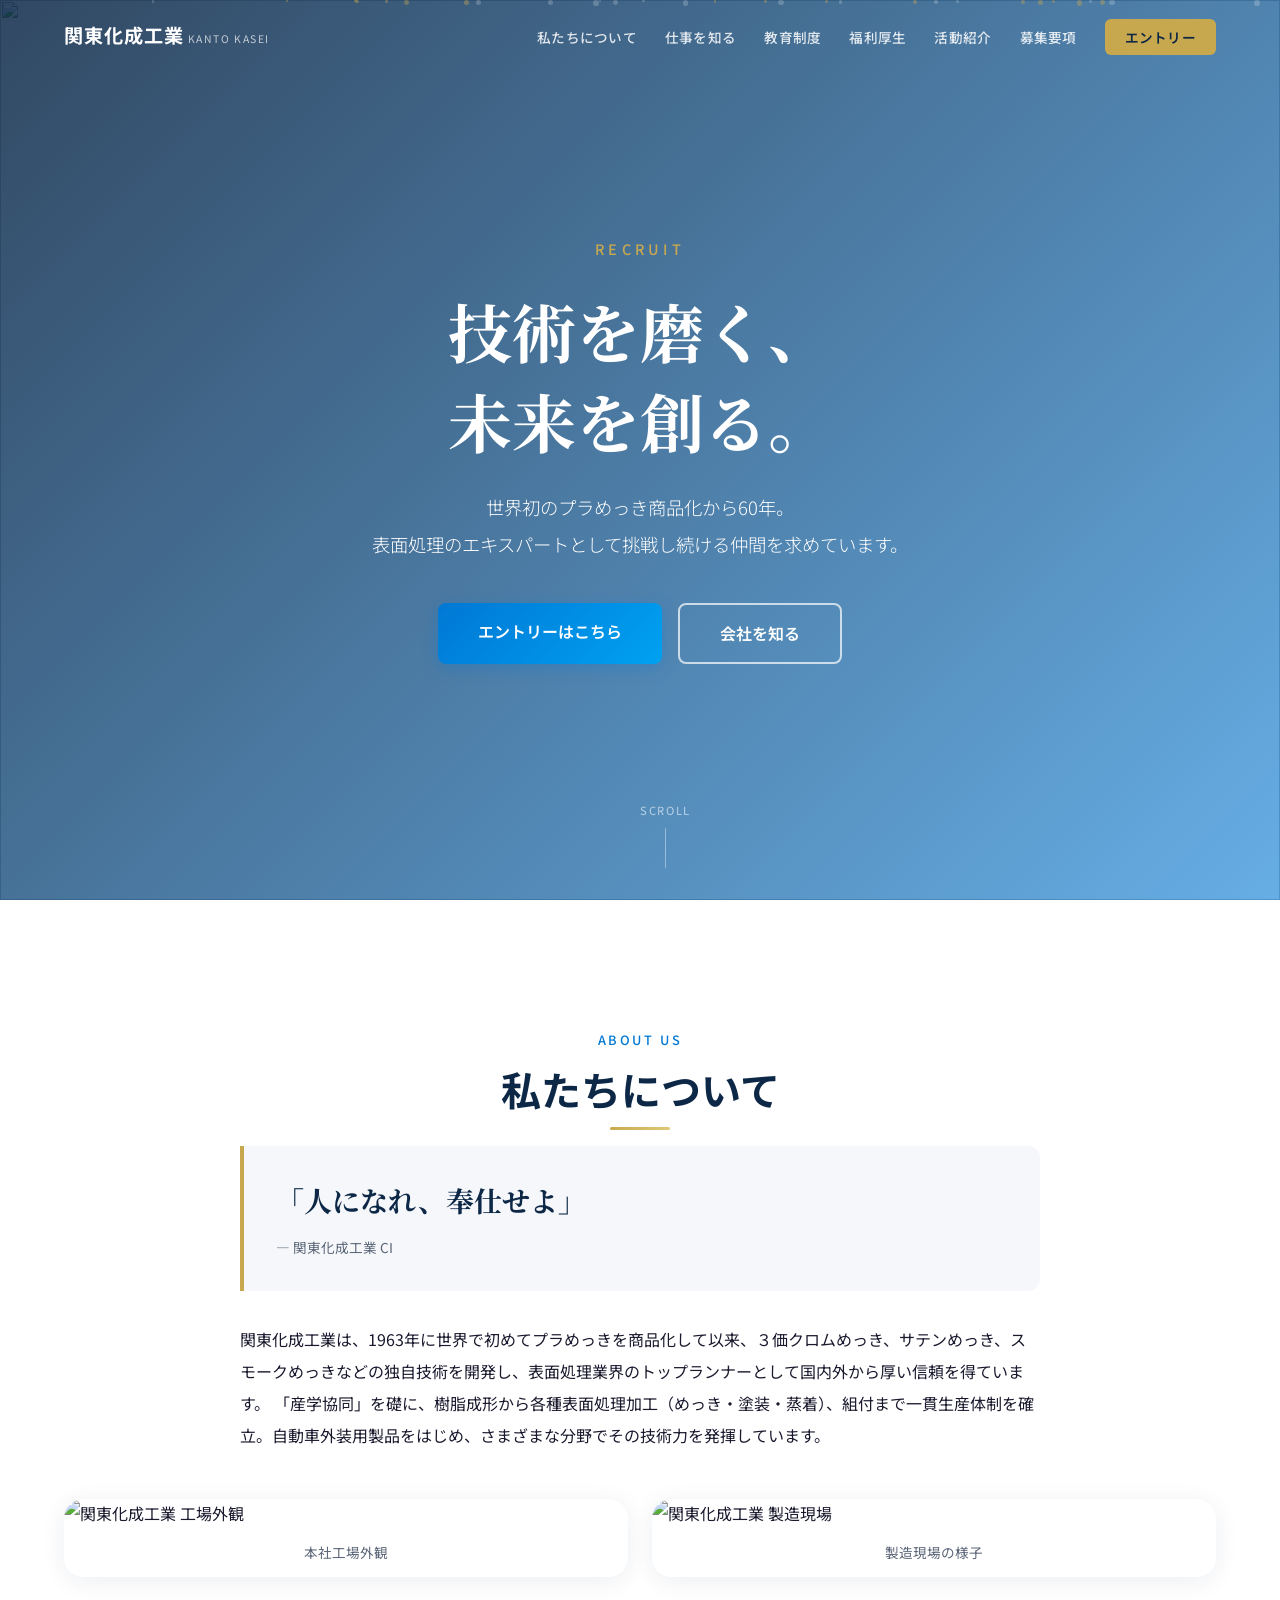
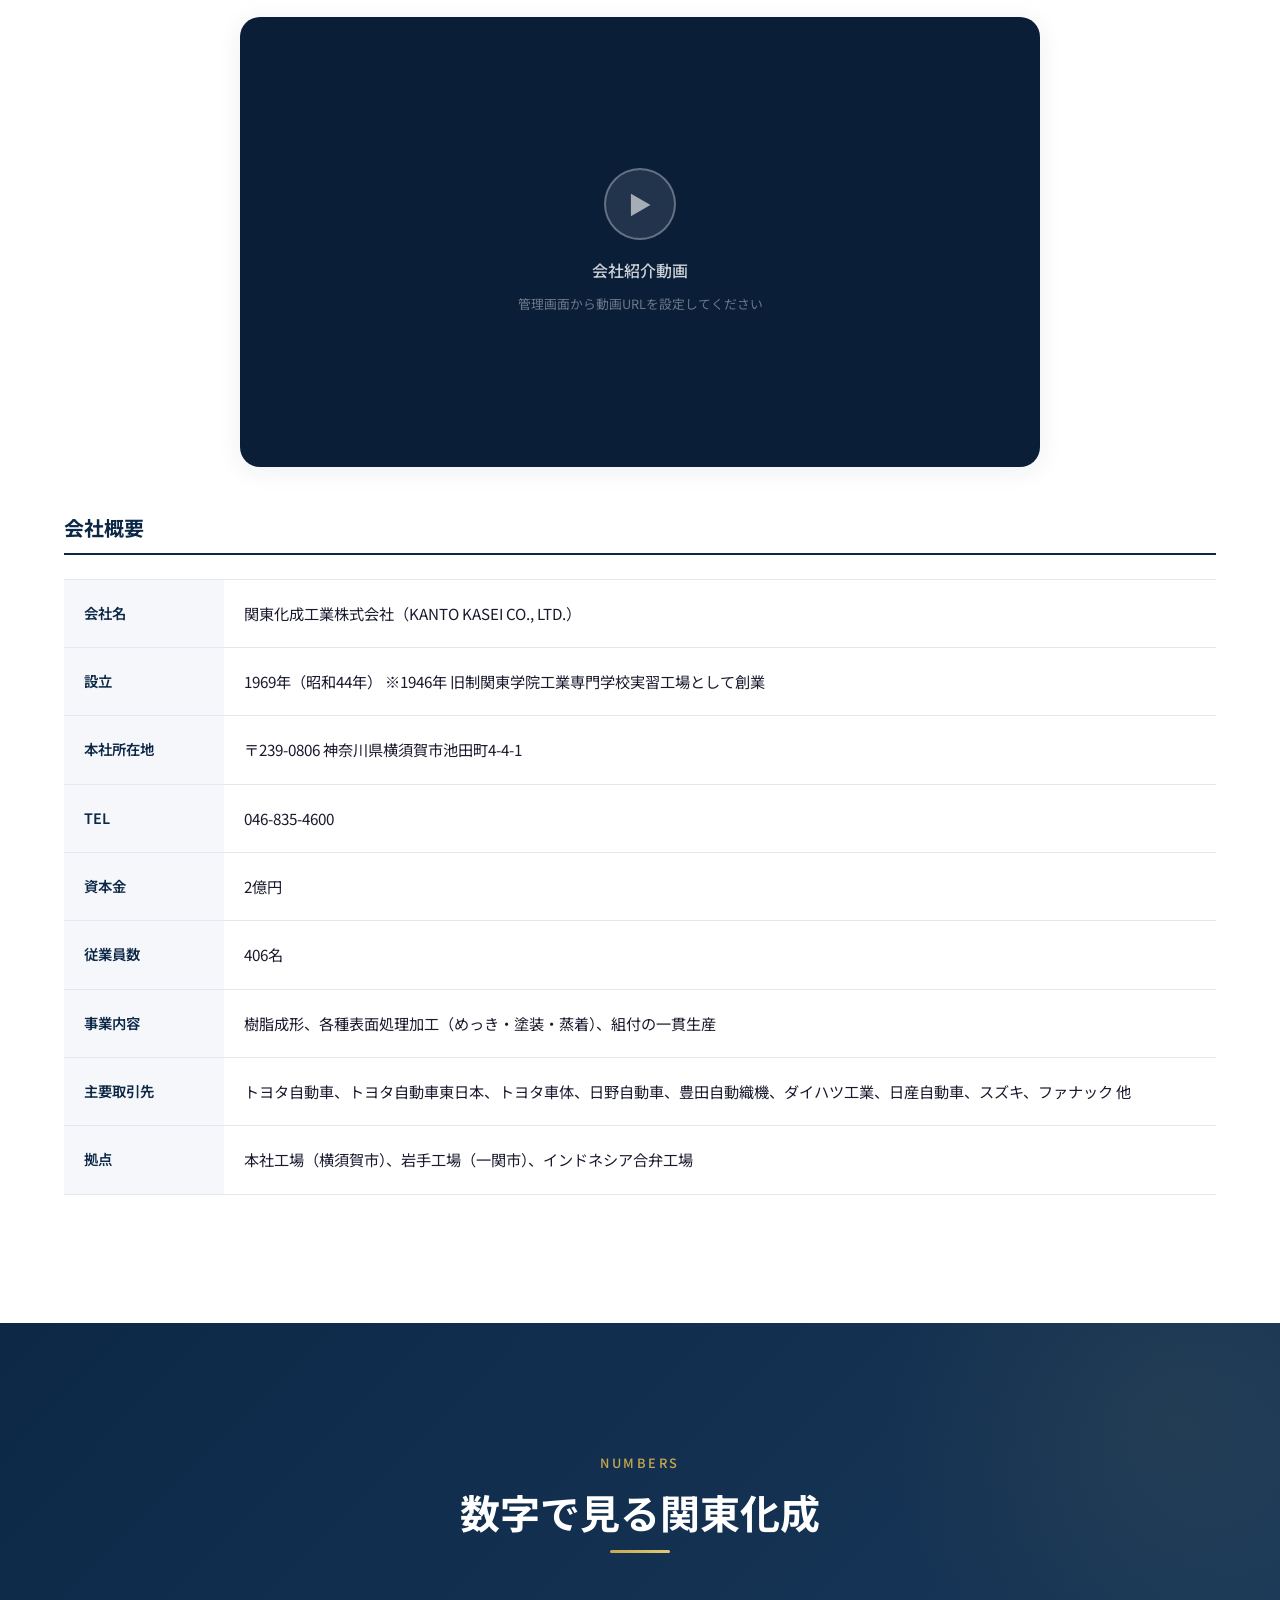
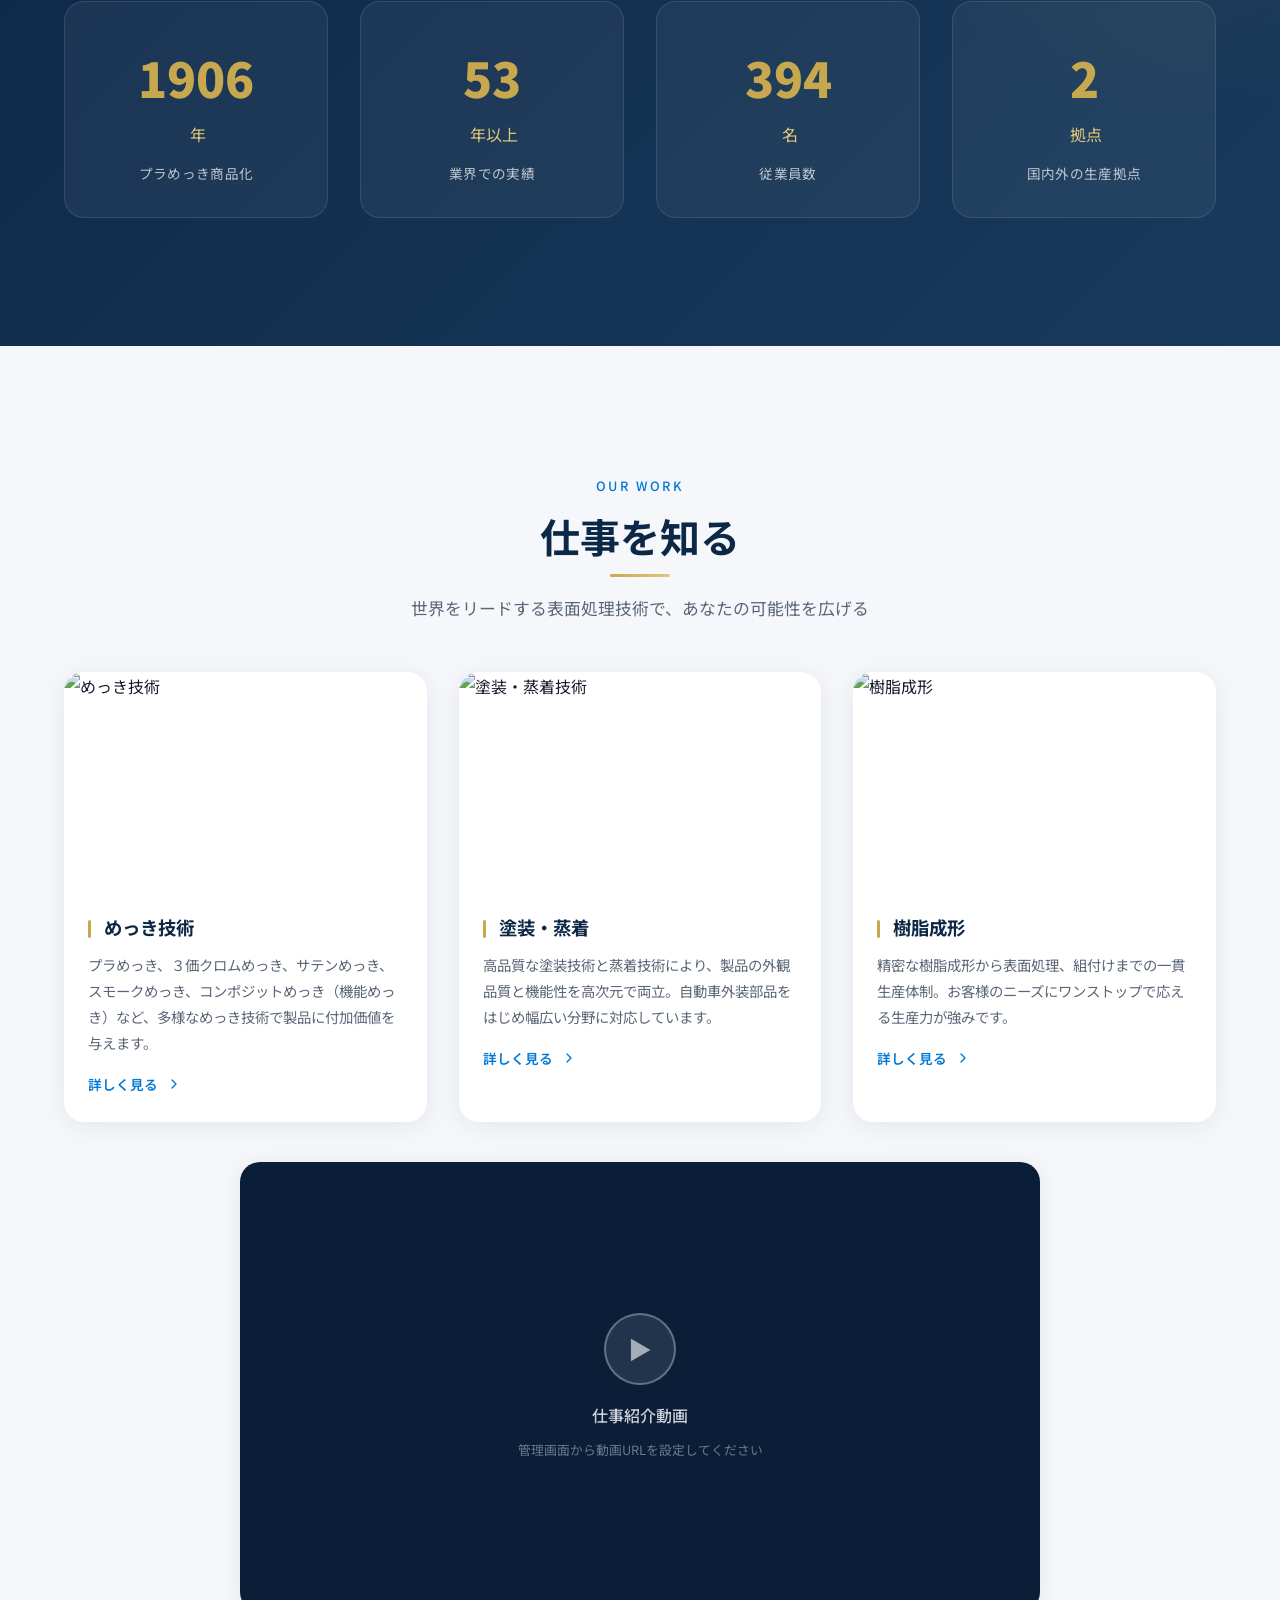
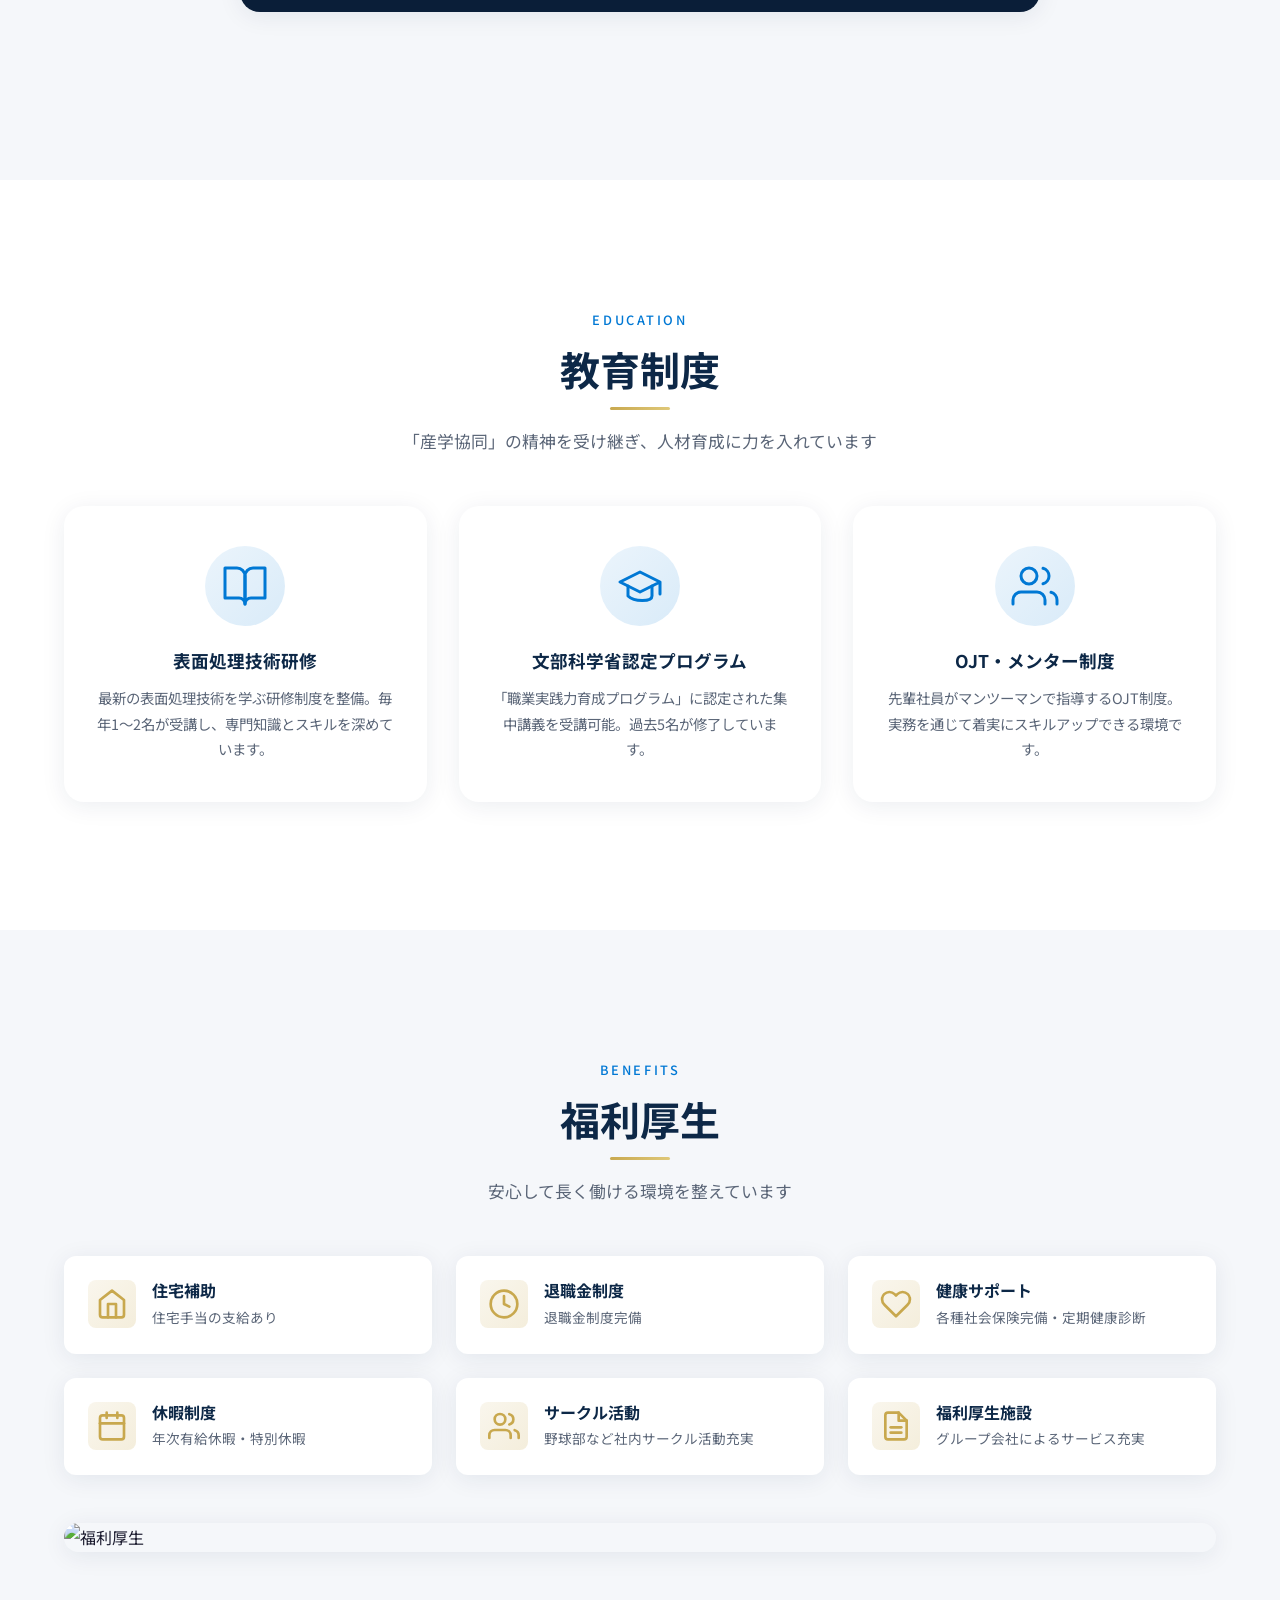
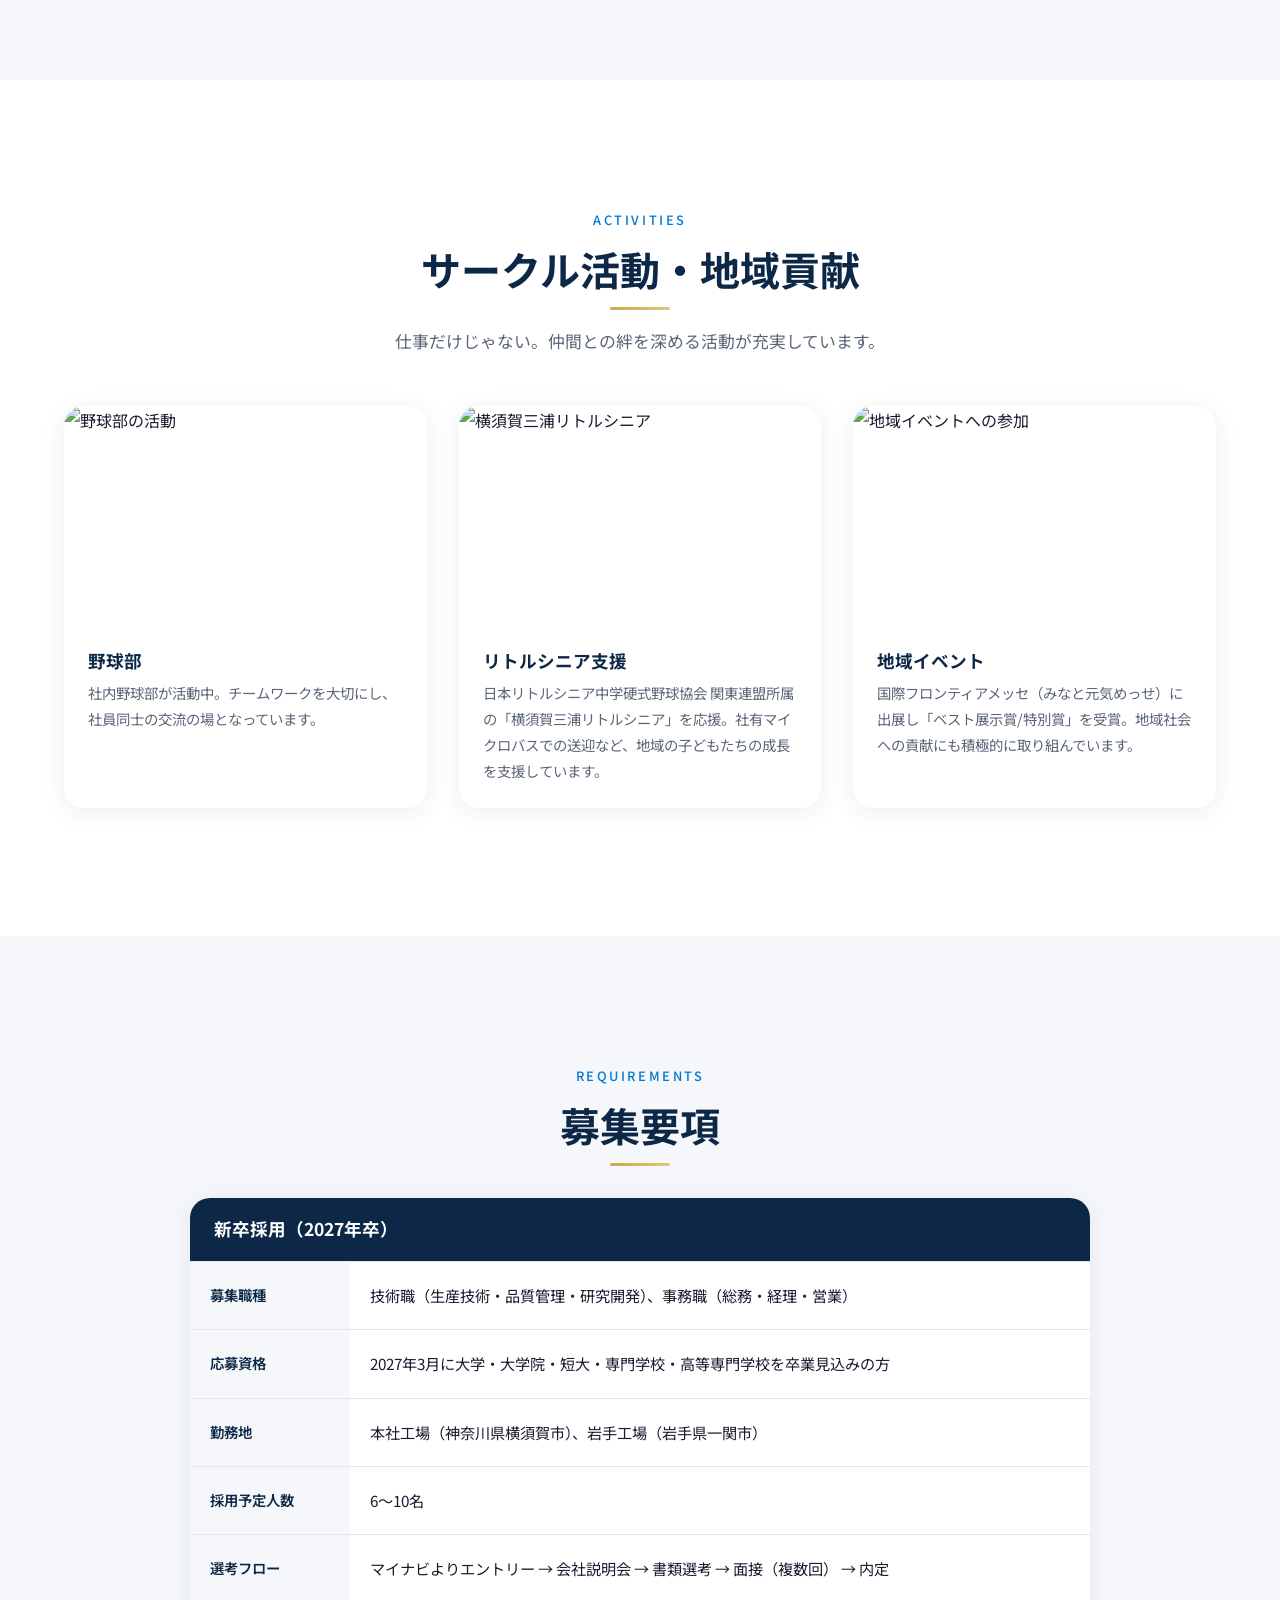
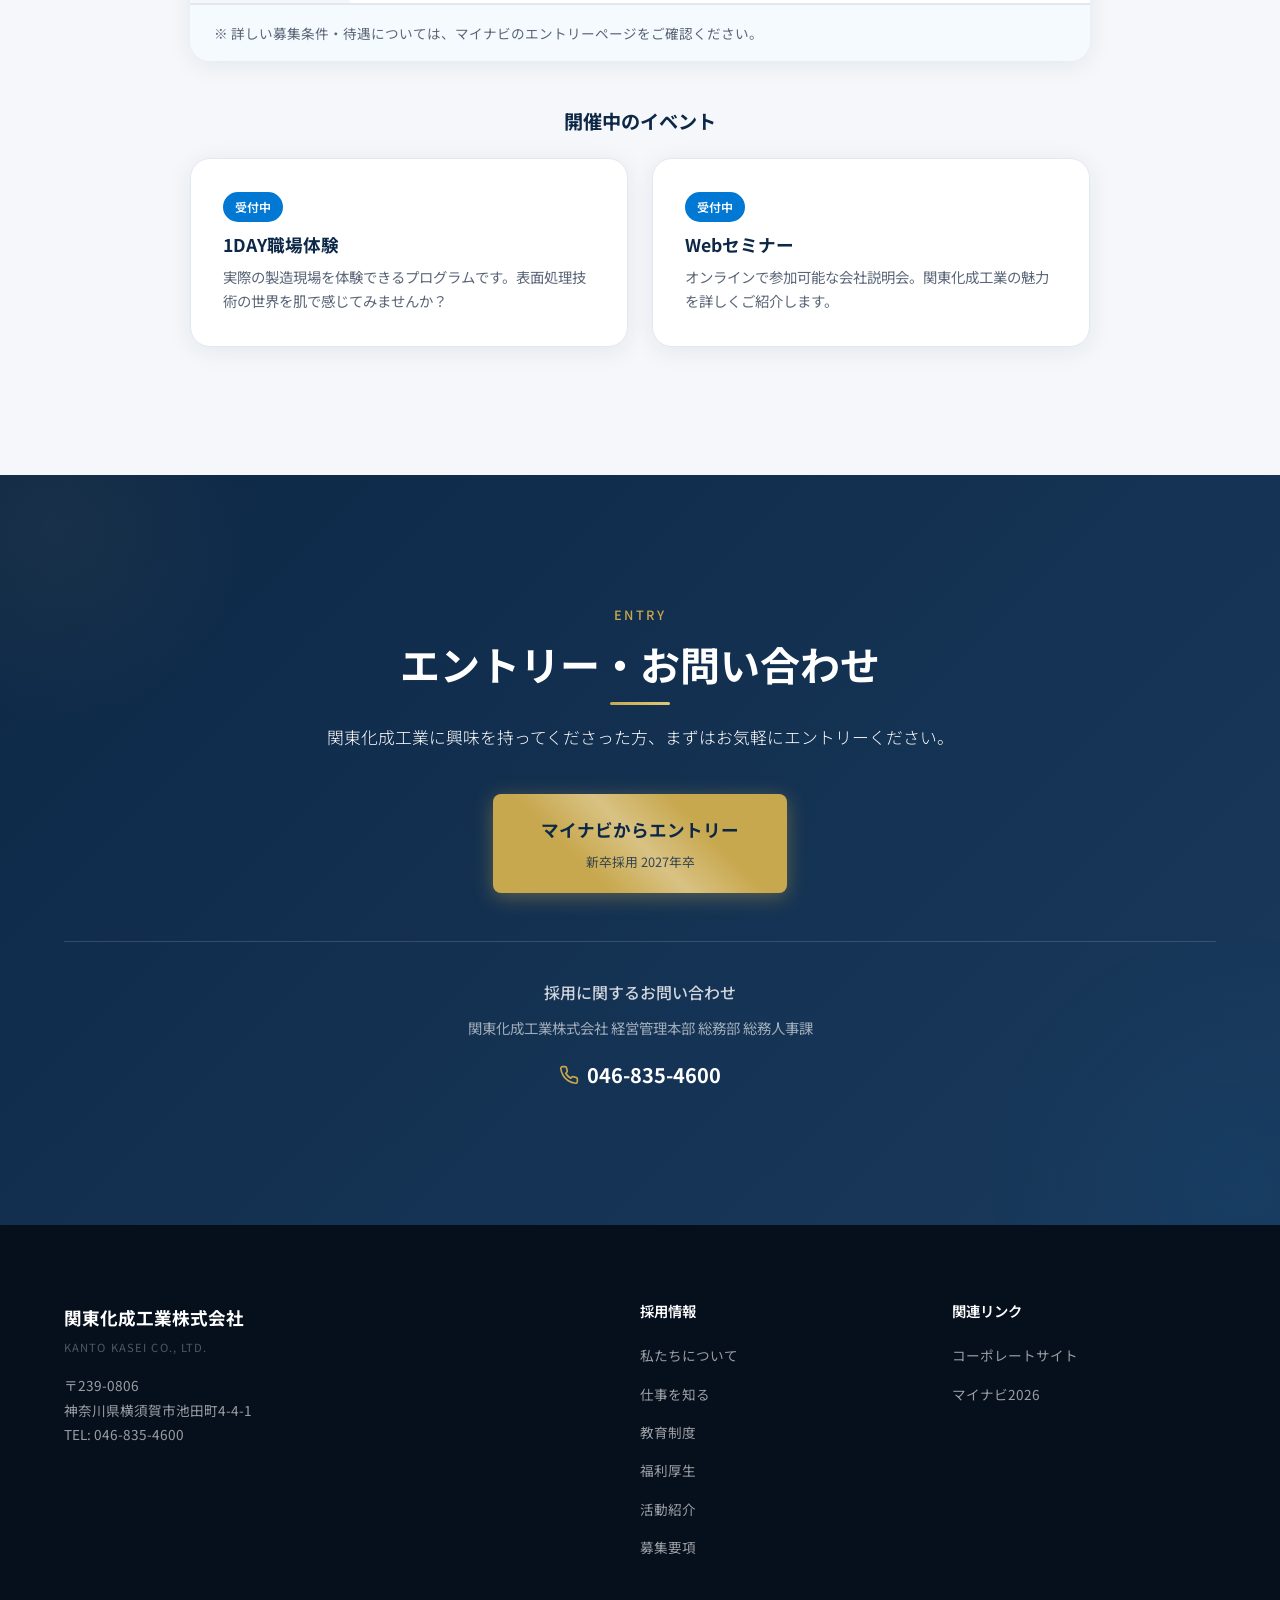
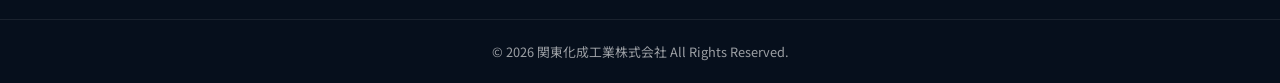
==== index.html @ b89ca92b "feat: 教育制度・福利厚生・活動紹介・募集要項の詳細ページを追加 - education.html: 研修制度5種(新入社員研修・技術研修・文科省認定・OJT・資格取得)＋キャリアパス - ben" ====
<!DOCTYPE html>
<html lang="ja">
<head>
  <meta charset="UTF-8">
  <meta name="viewport" content="width=device-width, initial-scale=1.0">
  <meta name="description" content="関東化成工業株式会社 採用情報 - 世界初のプラめっき商品化から60年。表面処理のエキスパートとして挑戦し続ける仲間を求めています。">
  <title>採用情報 | 関東化成工業株式会社</title>
  <link rel="preconnect" href="https://fonts.googleapis.com">
  <link rel="preconnect" href="https://fonts.gstatic.com" crossorigin>
  <link href="https://fonts.googleapis.com/css2?family=Noto+Sans+JP:wght@300;400;500;700;900&family=Noto+Serif+JP:wght@700&display=swap" rel="stylesheet">
  <link rel="stylesheet" href="style.css">
</head>
<body class="loading">
  <!-- ローディング画面 -->
  <div class="loading-screen">
    <div class="loading-logo">KANTO KASEI</div>
    <div class="loading-bar"><div class="loading-bar-inner"></div></div>
  </div>

  <!-- スクロールプログレスバー -->
  <div class="scroll-progress"></div>

  <a href="#main" class="skip-link">メインコンテンツへスキップ</a>

  <!-- ヘッダー -->
  <header class="header" id="header">
    <div class="container header-inner">
      <a href="#" class="logo">
        <img src="" alt="" class="logo-img" id="logo-img" style="display:none;">
        <div class="logo-text-wrap" id="logo-text-wrap">
          <span class="logo-text" data-content="logo_text">関東化成工業</span>
          <span class="logo-sub" data-content="logo_sub">KANTO KASEI</span>
        </div>
      </a>
      <button class="menu-toggle" id="menu-toggle" aria-label="メニューを開く" aria-expanded="false" aria-controls="nav-menu">
        <span class="menu-bar"></span>
        <span class="menu-bar"></span>
        <span class="menu-bar"></span>
      </button>
      <nav id="nav-menu" class="nav">
        <ul class="nav-list">
          <li><a href="#about" class="nav-link">私たちについて</a></li>
          <li><a href="work.html" class="nav-link">仕事を知る</a></li>
          <li><a href="education.html" class="nav-link">教育制度</a></li>
          <li><a href="benefits.html" class="nav-link">福利厚生</a></li>
          <li><a href="activities.html" class="nav-link">活動紹介</a></li>
          <li><a href="requirements.html" class="nav-link">募集要項</a></li>
          <li><a href="#entry" class="nav-link nav-link--cta">エントリー</a></li>
        </ul>
      </nav>
    </div>
  </header>

  <main id="main">
    <!-- ヒーロー -->
    <section class="hero" id="hero" aria-labelledby="hero-heading">
      <div class="hero-overlay"></div>
      <div class="hero-media">
        <img src="https://placehold.co/1920x1080/0d2847/ffffff?text=HERO+IMAGE" alt="" class="hero-bg-img" id="hero-bg-img" data-content-img="hero_image">
        <video autoplay muted loop playsinline class="hero-bg-video" id="hero-bg-video" style="display:none;"></video>
      </div>
      <div class="hero-particles"></div>
      <div class="container hero-content">
        <p class="hero-catch" data-animate>RECRUIT</p>
        <h1 id="hero-heading" class="hero-title" data-animate data-content="hero_title">技術を磨く、<br>未来を創る。</h1>
        <p class="hero-subtitle" data-animate data-content="hero_subtitle">世界初のプラめっき商品化から60年。<br>表面処理のエキスパートとして挑戦し続ける仲間を求めています。</p>
        <div class="hero-actions" data-animate>
          <a href="#entry" class="btn btn-primary">エントリーはこちら</a>
          <a href="#about" class="btn btn-outline">会社を知る</a>
        </div>
      </div>
      <div class="hero-scroll">
        <span>SCROLL</span>
        <div class="hero-scroll-line"></div>
      </div>
    </section>

    <!-- 私たちについて -->
    <section class="section" id="about" aria-labelledby="about-heading">
      <div class="container">
        <div class="section-label" data-animate>ABOUT US</div>
        <h2 id="about-heading" class="section-title" data-animate>私たちについて</h2>
        <div class="about-intro" data-animate>
          <blockquote class="about-ci">
            <p data-content="about_ci">「人になれ、奉仕せよ」</p>
            <cite>— 関東化成工業 CI</cite>
          </blockquote>
          <p class="about-desc" data-content="about_desc">関東化成工業は、1963年に世界で初めてプラめっきを商品化して以来、３価クロムめっき、サテンめっき、スモークめっきなどの独自技術を開発し、表面処理業界のトップランナーとして国内外から厚い信頼を得ています。

「産学協同」を礎に、樹脂成形から各種表面処理加工（めっき・塗装・蒸着）、組付まで一貫生産体制を確立。自動車外装用製品をはじめ、さまざまな分野でその技術力を発揮しています。</p>
        </div>

        <div class="about-media-row" data-animate="fade-up">
          <div class="media-slot">
            <img src="https://placehold.co/600x400/0d2847/ffffff?text=工場外観" alt="関東化成工業 工場外観" data-content-img="about_image_1">
            <p class="media-caption" data-content="about_caption_1">本社工場外観</p>
          </div>
          <div class="media-slot">
            <img src="https://placehold.co/600x400/0d2847/ffffff?text=製造現場" alt="関東化成工業 製造現場" data-content-img="about_image_2">
            <p class="media-caption" data-content="about_caption_2">製造現場の様子</p>
          </div>
        </div>

        <!-- 会社紹介動画 -->
        <div class="video-slot" data-animate>
          <div class="video-container" data-video-id="about_video">
            <div class="video-placeholder">
              <div class="video-play-icon">▶</div>
              <p>会社紹介動画</p>
              <span class="video-note">管理画面から動画URLを設定してください</span>
            </div>
          </div>
        </div>

        <div class="about-table" data-animate>
          <h3 class="about-table-title">会社概要</h3>
          <dl class="info-list">
            <div class="info-row"><dt>会社名</dt><dd data-content="company_name">関東化成工業株式会社（KANTO KASEI CO., LTD.）</dd></div>
            <div class="info-row"><dt>設立</dt><dd data-content="company_founded">1969年（昭和44年） ※1946年 旧制関東学院工業専門学校実習工場として創業</dd></div>
            <div class="info-row"><dt>本社所在地</dt><dd data-content="company_address">〒239-0806 神奈川県横須賀市池田町4-4-1</dd></div>
            <div class="info-row"><dt>TEL</dt><dd data-content="company_tel">046-835-4600</dd></div>
            <div class="info-row"><dt>資本金</dt><dd data-content="company_capital">2億円</dd></div>
            <div class="info-row"><dt>従業員数</dt><dd data-content="company_employees">406名</dd></div>
            <div class="info-row"><dt>事業内容</dt><dd data-content="company_business">樹脂成形、各種表面処理加工（めっき・塗装・蒸着）、組付の一貫生産</dd></div>
            <div class="info-row"><dt>主要取引先</dt><dd data-content="company_clients">トヨタ自動車、トヨタ自動車東日本、トヨタ車体、日野自動車、豊田自動織機、ダイハツ工業、日産自動車、スズキ、ファナック 他</dd></div>
            <div class="info-row"><dt>拠点</dt><dd data-content="company_locations">本社工場（横須賀市）、岩手工場（一関市）、インドネシア合弁工場</dd></div>
          </dl>
        </div>
      </div>
    </section>

    <!-- 数字で見る関東化成 -->
    <section class="stats" id="stats" aria-labelledby="stats-heading">
      <div class="container">
        <div class="section-label section-label--light" data-animate>NUMBERS</div>
        <h2 id="stats-heading" class="section-title section-title--light" data-animate>数字で見る関東化成</h2>
        <div class="stats-grid" data-stagger>
          <div class="stat-card" data-animate>
            <span class="stat-number" data-target="1963" data-content-attr="stat_1_number">0</span>
            <span class="stat-unit" data-content="stat_1_unit">年</span>
            <span class="stat-label" data-content="stat_1_label">プラめっき商品化</span>
          </div>
          <div class="stat-card" data-animate>
            <span class="stat-number" data-target="55" data-content-attr="stat_2_number">0</span>
            <span class="stat-unit" data-content="stat_2_unit">年以上</span>
            <span class="stat-label" data-content="stat_2_label">業界での実績</span>
          </div>
          <div class="stat-card" data-animate>
            <span class="stat-number" data-target="406" data-content-attr="stat_3_number">0</span>
            <span class="stat-unit" data-content="stat_3_unit">名</span>
            <span class="stat-label" data-content="stat_3_label">従業員数</span>
          </div>
          <div class="stat-card" data-animate>
            <span class="stat-number" data-target="3" data-content-attr="stat_4_number">0</span>
            <span class="stat-unit" data-content="stat_4_unit">拠点</span>
            <span class="stat-label" data-content="stat_4_label">国内外の生産拠点</span>
          </div>
        </div>
      </div>
    </section>

    <!-- 仕事を知る -->
    <section class="section section--alt" id="work" aria-labelledby="work-heading">
      <div class="container">
        <div class="section-label" data-animate>OUR WORK</div>
        <h2 id="work-heading" class="section-title" data-animate>仕事を知る</h2>
        <p class="section-subtitle" data-animate data-content="work_subtitle">世界をリードする表面処理技術で、あなたの可能性を広げる</p>
        <div class="work-grid" data-stagger>
          <div class="work-card" data-animate>
            <div class="work-card-img">
              <img src="https://placehold.co/400x300/0d2847/ffffff?text=めっき技術" alt="めっき技術" data-content-img="work_image_1">
            </div>
            <div class="work-card-body">
              <h3 data-content="work_title_1">めっき技術</h3>
              <p data-content="work_desc_1">プラめっき、３価クロムめっき、サテンめっき、スモークめっき、コンポジットめっき（機能めっき）など、多様なめっき技術で製品に付加価値を与えます。</p>
              <a href="work.html#mekki" class="work-card-link">詳しく見る <svg width="16" height="16" viewBox="0 0 24 24" fill="none" stroke="currentColor" stroke-width="2" stroke-linecap="round" stroke-linejoin="round"><polyline points="9 18 15 12 9 6"/></svg></a>
            </div>
          </div>
          <div class="work-card" data-animate>
            <div class="work-card-img">
              <img src="https://placehold.co/400x300/0d2847/ffffff?text=塗装・蒸着" alt="塗装・蒸着技術" data-content-img="work_image_2">
            </div>
            <div class="work-card-body">
              <h3 data-content="work_title_2">塗装・蒸着</h3>
              <p data-content="work_desc_2">高品質な塗装技術と蒸着技術により、製品の外観品質と機能性を高次元で両立。自動車外装部品をはじめ幅広い分野に対応しています。</p>
              <a href="work.html#tosou" class="work-card-link">詳しく見る <svg width="16" height="16" viewBox="0 0 24 24" fill="none" stroke="currentColor" stroke-width="2" stroke-linecap="round" stroke-linejoin="round"><polyline points="9 18 15 12 9 6"/></svg></a>
            </div>
          </div>
          <div class="work-card" data-animate>
            <div class="work-card-img">
              <img src="https://placehold.co/400x300/0d2847/ffffff?text=樹脂成形" alt="樹脂成形" data-content-img="work_image_3">
            </div>
            <div class="work-card-body">
              <h3 data-content="work_title_3">樹脂成形</h3>
              <p data-content="work_desc_3">精密な樹脂成形から表面処理、組付けまでの一貫生産体制。お客様のニーズにワンストップで応える生産力が強みです。</p>
              <a href="work.html#jushi" class="work-card-link">詳しく見る <svg width="16" height="16" viewBox="0 0 24 24" fill="none" stroke="currentColor" stroke-width="2" stroke-linecap="round" stroke-linejoin="round"><polyline points="9 18 15 12 9 6"/></svg></a>
            </div>
          </div>
        </div>

        <div class="video-slot" data-animate>
          <div class="video-container" data-video-id="work_video">
            <div class="video-placeholder">
              <div class="video-play-icon">▶</div>
              <p>仕事紹介動画</p>
              <span class="video-note">管理画面から動画URLを設定してください</span>
            </div>
          </div>
        </div>
      </div>
    </section>

    <!-- 教育制度 -->
    <section class="section" id="education" aria-labelledby="education-heading">
      <div class="container">
        <div class="section-label" data-animate>EDUCATION</div>
        <h2 id="education-heading" class="section-title" data-animate>教育制度</h2>
        <p class="section-subtitle" data-animate data-content="education_subtitle">「産学協同」の精神を受け継ぎ、人材育成に力を入れています</p>
        <div class="education-grid" data-stagger>
          <div class="education-card" data-animate>
            <div class="education-icon">
              <svg width="48" height="48" viewBox="0 0 24 24" fill="none" stroke="currentColor" stroke-width="1.5" stroke-linecap="round" stroke-linejoin="round"><path d="M2 3h6a4 4 0 0 1 4 4v14a3 3 0 0 0-3-3H2z"/><path d="M22 3h-6a4 4 0 0 0-4 4v14a3 3 0 0 1 3-3h7z"/></svg>
            </div>
            <h3 data-content="edu_title_1">表面処理技術研修</h3>
            <p data-content="edu_desc_1">最新の表面処理技術を学ぶ研修制度を整備。毎年1〜2名が受講し、専門知識とスキルを深めています。</p>
          </div>
          <div class="education-card" data-animate>
            <div class="education-icon">
              <svg width="48" height="48" viewBox="0 0 24 24" fill="none" stroke="currentColor" stroke-width="1.5" stroke-linecap="round" stroke-linejoin="round"><path d="M22 10v6M2 10l10-5 10 5-10 5z"/><path d="M6 12v5c3 3 12 3 12 0v-5"/></svg>
            </div>
            <h3 data-content="edu_title_2">文部科学省認定プログラム</h3>
            <p data-content="edu_desc_2">「職業実践力育成プログラム」に認定された集中講義を受講可能。過去5名が修了しています。</p>
          </div>
          <div class="education-card" data-animate>
            <div class="education-icon">
              <svg width="48" height="48" viewBox="0 0 24 24" fill="none" stroke="currentColor" stroke-width="1.5" stroke-linecap="round" stroke-linejoin="round"><path d="M17 21v-2a4 4 0 0 0-4-4H5a4 4 0 0 0-4 4v2"/><circle cx="9" cy="7" r="4"/><path d="M23 21v-2a4 4 0 0 0-3-3.87"/><path d="M16 3.13a4 4 0 0 1 0 7.75"/></svg>
            </div>
            <h3 data-content="edu_title_3">OJT・メンター制度</h3>
            <p data-content="edu_desc_3">先輩社員がマンツーマンで指導するOJT制度。実務を通じて着実にスキルアップできる環境です。</p>
          </div>
        </div>
      </div>
    </section>

    <!-- 福利厚生 -->
    <section class="section section--alt" id="benefits" aria-labelledby="benefits-heading">
      <div class="container">
        <div class="section-label" data-animate>BENEFITS</div>
        <h2 id="benefits-heading" class="section-title" data-animate>福利厚生</h2>
        <p class="section-subtitle" data-animate data-content="benefits_subtitle">安心して長く働ける環境を整えています</p>
        <div class="benefits-grid" data-stagger>
          <div class="benefit-card" data-animate>
            <div class="benefit-icon"><svg width="32" height="32" viewBox="0 0 24 24" fill="none" stroke="currentColor" stroke-width="2" stroke-linecap="round" stroke-linejoin="round"><path d="M3 9l9-7 9 7v11a2 2 0 0 1-2 2H5a2 2 0 0 1-2-2z"/><polyline points="9 22 9 12 15 12 15 22"/></svg></div>
            <div><h3 data-content="benefit_title_1">住宅補助</h3><p data-content="benefit_desc_1">住宅手当の支給あり</p></div>
          </div>
          <div class="benefit-card" data-animate>
            <div class="benefit-icon"><svg width="32" height="32" viewBox="0 0 24 24" fill="none" stroke="currentColor" stroke-width="2" stroke-linecap="round" stroke-linejoin="round"><circle cx="12" cy="12" r="10"/><path d="M12 6v6l4 2"/></svg></div>
            <div><h3 data-content="benefit_title_2">退職金制度</h3><p data-content="benefit_desc_2">退職金制度完備</p></div>
          </div>
          <div class="benefit-card" data-animate>
            <div class="benefit-icon"><svg width="32" height="32" viewBox="0 0 24 24" fill="none" stroke="currentColor" stroke-width="2" stroke-linecap="round" stroke-linejoin="round"><path d="M20.84 4.61a5.5 5.5 0 0 0-7.78 0L12 5.67l-1.06-1.06a5.5 5.5 0 0 0-7.78 7.78l1.06 1.06L12 21.23l7.78-7.78 1.06-1.06a5.5 5.5 0 0 0 0-7.78z"/></svg></div>
            <div><h3 data-content="benefit_title_3">健康サポート</h3><p data-content="benefit_desc_3">各種社会保険完備・定期健康診断</p></div>
          </div>
          <div class="benefit-card" data-animate>
            <div class="benefit-icon"><svg width="32" height="32" viewBox="0 0 24 24" fill="none" stroke="currentColor" stroke-width="2" stroke-linecap="round" stroke-linejoin="round"><rect x="3" y="4" width="18" height="18" rx="2" ry="2"/><line x1="16" y1="2" x2="16" y2="6"/><line x1="8" y1="2" x2="8" y2="6"/><line x1="3" y1="10" x2="21" y2="10"/></svg></div>
            <div><h3 data-content="benefit_title_4">休暇制度</h3><p data-content="benefit_desc_4">年次有給休暇・特別休暇</p></div>
          </div>
          <div class="benefit-card" data-animate>
            <div class="benefit-icon"><svg width="32" height="32" viewBox="0 0 24 24" fill="none" stroke="currentColor" stroke-width="2" stroke-linecap="round" stroke-linejoin="round"><path d="M17 21v-2a4 4 0 0 0-4-4H5a4 4 0 0 0-4 4v2"/><circle cx="9" cy="7" r="4"/><path d="M23 21v-2a4 4 0 0 0-3-3.87"/><path d="M16 3.13a4 4 0 0 1 0 7.75"/></svg></div>
            <div><h3 data-content="benefit_title_5">サークル活動</h3><p data-content="benefit_desc_5">野球部など社内サークル活動充実</p></div>
          </div>
          <div class="benefit-card" data-animate>
            <div class="benefit-icon"><svg width="32" height="32" viewBox="0 0 24 24" fill="none" stroke="currentColor" stroke-width="2" stroke-linecap="round" stroke-linejoin="round"><path d="M14 2H6a2 2 0 0 0-2 2v16a2 2 0 0 0 2 2h12a2 2 0 0 0 2-2V8z"/><polyline points="14 2 14 8 20 8"/><line x1="16" y1="13" x2="8" y2="13"/><line x1="16" y1="17" x2="8" y2="17"/></svg></div>
            <div><h3 data-content="benefit_title_6">福利厚生施設</h3><p data-content="benefit_desc_6">グループ会社によるサービス充実</p></div>
          </div>
        </div>
        <div class="benefits-media" data-animate>
          <div class="media-slot">
            <img src="https://placehold.co/800x400/0d2847/ffffff?text=福利厚生イメージ" alt="福利厚生" data-content-img="benefits_image">
          </div>
        </div>
      </div>
    </section>

    <!-- サークル活動・地域貢献 -->
    <section class="section" id="activities" aria-labelledby="activities-heading">
      <div class="container">
        <div class="section-label" data-animate>ACTIVITIES</div>
        <h2 id="activities-heading" class="section-title" data-animate>サークル活動・地域貢献</h2>
        <p class="section-subtitle" data-animate data-content="activities_subtitle">仕事だけじゃない。仲間との絆を深める活動が充実しています。</p>
        <div class="activities-grid" data-stagger>
          <div class="activity-card" data-animate>
            <div class="activity-card-img">
              <img src="https://placehold.co/500x350/0d2847/ffffff?text=野球部" alt="野球部の活動" data-content-img="activity_image_1">
            </div>
            <div class="activity-card-body">
              <h3 data-content="activity_title_1">野球部</h3>
              <p data-content="activity_desc_1">社内野球部が活動中。チームワークを大切にし、社員同士の交流の場となっています。</p>
            </div>
          </div>
          <div class="activity-card" data-animate>
            <div class="activity-card-img">
              <img src="https://placehold.co/500x350/0d2847/ffffff?text=リトルシニア支援" alt="横須賀三浦リトルシニア" data-content-img="activity_image_2">
            </div>
            <div class="activity-card-body">
              <h3 data-content="activity_title_2">リトルシニア支援</h3>
              <p data-content="activity_desc_2">日本リトルシニア中学硬式野球協会 関東連盟所属の「横須賀三浦リトルシニア」を応援。社有マイクロバスでの送迎など、地域の子どもたちの成長を支援しています。</p>
            </div>
          </div>
          <div class="activity-card" data-animate>
            <div class="activity-card-img">
              <img src="https://placehold.co/500x350/0d2847/ffffff?text=地域イベント" alt="地域イベントへの参加" data-content-img="activity_image_3">
            </div>
            <div class="activity-card-body">
              <h3 data-content="activity_title_3">地域イベント</h3>
              <p data-content="activity_desc_3">国際フロンティアメッセ（みなと元気めっせ）に出展し「ベスト展示賞/特別賞」を受賞。地域社会への貢献にも積極的に取り組んでいます。</p>
            </div>
          </div>
        </div>
      </div>
    </section>

    <!-- 募集要項 -->
    <section class="section section--alt" id="requirements" aria-labelledby="requirements-heading">
      <div class="container">
        <div class="section-label" data-animate>REQUIREMENTS</div>
        <h2 id="requirements-heading" class="section-title" data-animate>募集要項</h2>
        <div class="requirements-card" data-animate>
          <h3 class="requirements-type" data-content="req_type">新卒採用（2027年卒）</h3>
          <dl class="info-list">
            <div class="info-row"><dt>募集職種</dt><dd data-content="req_positions">技術職（生産技術・品質管理・研究開発）、事務職（総務・経理・営業）</dd></div>
            <div class="info-row"><dt>応募資格</dt><dd data-content="req_qualifications">2027年3月に大学・大学院・短大・専門学校・高等専門学校を卒業見込みの方</dd></div>
            <div class="info-row"><dt>勤務地</dt><dd data-content="req_location">本社工場（神奈川県横須賀市）、岩手工場（岩手県一関市）</dd></div>
            <div class="info-row"><dt>採用予定人数</dt><dd data-content="req_count">6〜10名</dd></div>
            <div class="info-row"><dt>選考フロー</dt><dd data-content="req_flow">マイナビよりエントリー → 会社説明会 → 書類選考 → 面接（複数回） → 内定</dd></div>
          </dl>
          <div class="requirements-note">
            <p>※ 詳しい募集条件・待遇については、マイナビのエントリーページをご確認ください。</p>
          </div>
        </div>
        <div class="requirements-events" data-animate>
          <h3>開催中のイベント</h3>
          <div class="event-cards">
            <div class="event-card">
              <div class="event-badge">受付中</div>
              <h4 data-content="event_title_1">1DAY職場体験</h4>
              <p data-content="event_desc_1">実際の製造現場を体験できるプログラムです。表面処理技術の世界を肌で感じてみませんか？</p>
            </div>
            <div class="event-card">
              <div class="event-badge">受付中</div>
              <h4 data-content="event_title_2">Webセミナー</h4>
              <p data-content="event_desc_2">オンラインで参加可能な会社説明会。関東化成工業の魅力を詳しくご紹介します。</p>
            </div>
          </div>
        </div>
      </div>
    </section>

    <!-- エントリー -->
    <section class="entry-section" id="entry" aria-labelledby="entry-heading">
      <div class="container entry-container">
        <div class="section-label section-label--light" data-animate>ENTRY</div>
        <h2 id="entry-heading" class="section-title section-title--light" data-animate>エントリー・お問い合わせ</h2>
        <p class="entry-desc" data-animate data-content="entry_desc">関東化成工業に興味を持ってくださった方、まずはお気軽にエントリーください。</p>
        <div class="entry-buttons" data-animate>
          <a href="https://job.mynavi.jp/26/pc/search/corp50547/outline.html" target="_blank" rel="noopener noreferrer" class="btn btn-entry" id="entry-link">
            <span class="btn-entry-label">マイナビからエントリー</span>
            <span class="btn-entry-sub">新卒採用 2027年卒</span>
          </a>
        </div>
        <div class="entry-contact" data-animate>
          <h3>採用に関するお問い合わせ</h3>
          <p data-content="entry_department">関東化成工業株式会社 経営管理本部 総務部 総務人事課</p>
          <p class="entry-tel">
            <svg width="20" height="20" viewBox="0 0 24 24" fill="none" stroke="currentColor" stroke-width="2" stroke-linecap="round" stroke-linejoin="round"><path d="M22 16.92v3a2 2 0 0 1-2.18 2 19.79 19.79 0 0 1-8.63-3.07 19.5 19.5 0 0 1-6-6 19.79 19.79 0 0 1-3.07-8.67A2 2 0 0 1 4.11 2h3a2 2 0 0 1 2 1.72 12.84 12.84 0 0 0 .7 2.81 2 2 0 0 1-.45 2.11L8.09 9.91a16 16 0 0 0 6 6l1.27-1.27a2 2 0 0 1 2.11-.45 12.84 12.84 0 0 0 2.81.7A2 2 0 0 1 22 16.92z"/></svg>
            <span data-content="entry_tel">046-835-4600</span>
          </p>
        </div>
      </div>
    </section>
  </main>

  <!-- トップへ戻る -->
  <button class="back-to-top" aria-label="ページトップへ戻る">
    <svg width="20" height="20" viewBox="0 0 24 24" fill="none" stroke="currentColor" stroke-width="2.5" stroke-linecap="round" stroke-linejoin="round"><polyline points="18 15 12 9 6 15"/></svg>
  </button>

  <!-- フッター -->
  <footer class="footer">
    <div class="container footer-grid">
      <div class="footer-col">
        <p class="footer-logo">関東化成工業株式会社</p>
        <p class="footer-en">KANTO KASEI CO., LTD.</p>
        <p class="footer-desc">〒239-0806<br>神奈川県横須賀市池田町4-4-1<br>TEL: 046-835-4600</p>
      </div>
      <div class="footer-col">
        <h3 class="footer-heading">採用情報</h3>
        <ul class="footer-nav">
          <li><a href="index.html#about">私たちについて</a></li>
          <li><a href="work.html">仕事を知る</a></li>
          <li><a href="education.html">教育制度</a></li>
          <li><a href="benefits.html">福利厚生</a></li>
          <li><a href="activities.html">活動紹介</a></li>
          <li><a href="requirements.html">募集要項</a></li>
        </ul>
      </div>
      <div class="footer-col">
        <h3 class="footer-heading">関連リンク</h3>
        <ul class="footer-nav">
          <li><a href="https://kanto-kasei-kogyo.com/" target="_blank" rel="noopener noreferrer">コーポレートサイト</a></li>
          <li><a href="https://job.mynavi.jp/26/pc/search/corp50547/outline.html" target="_blank" rel="noopener noreferrer">マイナビ2026</a></li>
        </ul>
      </div>
    </div>
    <div class="footer-bottom">
      <div class="container">
        <p>&copy; 2026 関東化成工業株式会社 All Rights Reserved.</p>
      </div>
    </div>
  </footer>

  <script src="storage.js"></script>
  <script src="script.js"></script>
</body>
</html>
---- style.css ----
/* ===== Reset ===== */
*, *::before, *::after {
  box-sizing: border-box;
  margin: 0;
  padding: 0;
}

img { max-width: 100%; display: block; }
ul { list-style: none; }
a { text-decoration: none; color: inherit; }
button { border: none; background: none; cursor: pointer; font: inherit; }
address { font-style: normal; }

/* ===== Custom Properties ===== */
:root {
  --navy: #0d2847;
  --navy-light: #1a3a5c;
  --blue: #0078d4;
  --blue-light: #4da3e8;
  --gold: #c8a84e;
  --gold-light: #e0c97a;
  --bg: #ffffff;
  --bg-alt: #f5f7fa;
  --bg-dark: #0a1e38;
  --text: #1a1a2e;
  --text-light: #5a6577;
  --text-muted: #8a95a5;
  --border: #e2e8f0;
  --gradient-navy: linear-gradient(135deg, #0d2847, #1a3a5c);
  --gradient-blue: linear-gradient(135deg, #0078d4, #00a1f1);
  --gradient-gold: linear-gradient(135deg, #c8a84e, #e0c97a);
  --radius: 0.75rem;
  --radius-lg: 1.25rem;
  --shadow: 0 4px 24px rgba(13, 40, 71, 0.08);
  --shadow-hover: 0 8px 40px rgba(13, 40, 71, 0.15);
  --transition: 0.3s ease;
  --header-h: 72px;
}

html {
  scroll-behavior: smooth;
  scroll-padding-top: var(--header-h);
}

/* ===== Loading Screen ===== */
.loading-screen {
  position: fixed;
  inset: 0;
  z-index: 9999;
  background: var(--navy);
  display: flex;
  align-items: center;
  justify-content: center;
  flex-direction: column;
  transition: opacity 0.6s ease, visibility 0.6s ease;
}

.loading-screen.hidden {
  opacity: 0;
  visibility: hidden;
}

.loading-logo {
  font-size: 1.5rem;
  font-weight: 700;
  color: #fff;
  letter-spacing: 0.1em;
  margin-bottom: 2rem;
  opacity: 0;
  animation: loadingFadeIn 0.6s ease 0.2s forwards;
}

.loading-bar {
  width: 200px;
  height: 2px;
  background: rgba(255, 255, 255, 0.1);
  border-radius: 2px;
  overflow: hidden;
  opacity: 0;
  animation: loadingFadeIn 0.6s ease 0.4s forwards;
}

.loading-bar-inner {
  width: 0;
  height: 100%;
  background: var(--gold);
  border-radius: 2px;
  animation: loadingProgress 1.5s ease 0.6s forwards;
}

@keyframes loadingFadeIn {
  to { opacity: 1; }
}

@keyframes loadingProgress {
  to { width: 100%; }
}

/* ===== Scroll Progress Bar ===== */
.scroll-progress {
  position: fixed;
  top: 0;
  left: 0;
  width: 0;
  height: 3px;
  background: var(--gradient-gold);
  z-index: 200;
  transition: width 0.1s linear;
}

/* ===== Back to Top ===== */
.back-to-top {
  position: fixed;
  bottom: 2rem;
  right: 2rem;
  width: 48px;
  height: 48px;
  border-radius: 50%;
  background: var(--navy);
  color: #fff;
  display: flex;
  align-items: center;
  justify-content: center;
  z-index: 90;
  opacity: 0;
  visibility: hidden;
  transform: translateY(20px);
  transition: all 0.4s ease;
  box-shadow: 0 4px 16px rgba(13, 40, 71, 0.3);
  cursor: pointer;
  border: none;
}

.back-to-top.visible {
  opacity: 1;
  visibility: visible;
  transform: translateY(0);
}

.back-to-top:hover {
  background: var(--blue);
  transform: translateY(-4px);
}

.back-to-top svg {
  transition: transform 0.3s ease;
}

.back-to-top:hover svg {
  transform: translateY(-2px);
}

/* ===== Base Typography ===== */
body {
  font-family: "Noto Sans JP", "Hiragino Kaku Gothic ProN", "Meiryo", sans-serif;
  font-size: 16px;
  line-height: 1.8;
  color: var(--text);
  background: var(--bg);
  -webkit-font-smoothing: antialiased;
  overflow-x: hidden;
}

body.loading {
  overflow: hidden;
}

h1, h2, h3, h4 {
  font-family: "Noto Sans JP", sans-serif;
  line-height: 1.3;
  font-weight: 700;
}

/* ===== Utilities ===== */
.container {
  max-width: 1200px;
  margin: 0 auto;
  padding: 0 1.5rem;
}

.section {
  padding: clamp(5rem, 10vw, 8rem) 0;
  position: relative;
  overflow: hidden;
}

.section--alt {
  background: var(--bg-alt);
}

.section-label {
  text-align: center;
  font-size: 0.8rem;
  font-weight: 500;
  letter-spacing: 0.2em;
  color: var(--blue);
  margin-bottom: 0.75rem;
  text-transform: uppercase;
}

.section-label--light {
  color: var(--gold);
}

.section-title {
  font-size: clamp(1.75rem, 4vw, 2.5rem);
  text-align: center;
  margin-bottom: 1rem;
  color: var(--navy);
  position: relative;
}

.section-title::after {
  content: "";
  display: block;
  width: 0;
  height: 3px;
  background: var(--gradient-gold);
  border-radius: 2px;
  margin: 0.75rem auto 0;
  transition: width 0.8s cubic-bezier(0.25, 0.46, 0.45, 0.94);
}

.section-title.animated::after {
  width: 60px;
}

.section-title--light {
  color: #fff;
}

.section-title--light::after {
  background: var(--gradient-gold);
}

.section-subtitle {
  text-align: center;
  color: var(--text-light);
  font-size: 1.05rem;
  margin-bottom: 3rem;
  line-height: 1.9;
}

.sr-only {
  position: absolute;
  width: 1px;
  height: 1px;
  padding: 0;
  margin: -1px;
  overflow: hidden;
  clip: rect(0, 0, 0, 0);
  border: 0;
}

.skip-link {
  position: absolute;
  top: -100%;
  left: 1rem;
  padding: 0.5rem 1rem;
  background: var(--blue);
  color: #fff;
  border-radius: var(--radius);
  z-index: 1000;
  transition: top var(--transition);
}

.skip-link:focus {
  top: 1rem;
}

.sp-only {
  display: none;
}

/* ===== Buttons ===== */
.btn {
  display: inline-block;
  padding: 0.875rem 2.5rem;
  border-radius: 0.5rem;
  font-weight: 600;
  font-size: 1rem;
  transition: all var(--transition);
  cursor: pointer;
  text-align: center;
  position: relative;
  overflow: hidden;
}

.btn::after {
  content: "";
  position: absolute;
  inset: 0;
  background: radial-gradient(circle at var(--ripple-x, 50%) var(--ripple-y, 50%), rgba(255,255,255,0.3) 0%, transparent 60%);
  opacity: 0;
  transition: opacity 0.5s ease;
}

.btn:hover::after {
  opacity: 1;
}

.btn-primary {
  background: var(--gradient-blue);
  color: #fff;
  box-shadow: 0 4px 16px rgba(0, 120, 212, 0.3);
}

.btn-primary:hover {
  transform: translateY(-3px) scale(1.02);
  box-shadow: 0 8px 30px rgba(0, 120, 212, 0.4);
}

.btn-outline {
  border: 2px solid rgba(255, 255, 255, 0.7);
  color: #fff;
  background: transparent;
}

.btn-outline:hover {
  background: rgba(255, 255, 255, 0.15);
  border-color: #fff;
  transform: translateY(-3px) scale(1.02);
}

.btn-entry {
  display: inline-flex;
  flex-direction: column;
  align-items: center;
  gap: 0.25rem;
  background: var(--gold);
  color: var(--navy);
  padding: 1.25rem 3rem;
  border-radius: 0.5rem;
  font-weight: 700;
  font-size: 1.1rem;
  box-shadow: 0 4px 20px rgba(200, 168, 78, 0.4);
  transition: all var(--transition);
  position: relative;
  overflow: hidden;
}

.btn-entry::before {
  content: "";
  position: absolute;
  top: -50%;
  left: -50%;
  width: 200%;
  height: 200%;
  background: linear-gradient(45deg, transparent 40%, rgba(255,255,255,0.3) 50%, transparent 60%);
  animation: shimmer 3s ease-in-out infinite;
}

@keyframes shimmer {
  0% { transform: translateX(-100%); }
  100% { transform: translateX(100%); }
}

.btn-entry:hover {
  background: var(--gold-light);
  transform: translateY(-4px) scale(1.03);
  box-shadow: 0 12px 40px rgba(200, 168, 78, 0.5);
}

.btn-entry-label {
  font-size: 1.1rem;
  position: relative;
}

.btn-entry-sub {
  font-size: 0.8rem;
  font-weight: 400;
  opacity: 0.8;
  position: relative;
}

/* ===== Header ===== */
.header {
  position: fixed;
  top: 0;
  left: 0;
  right: 0;
  height: var(--header-h);
  z-index: 100;
  transition: background 0.4s ease, box-shadow 0.4s ease, transform 0.4s ease;
}

.header.scrolled {
  background: rgba(255, 255, 255, 0.97);
  backdrop-filter: blur(12px);
  box-shadow: 0 2px 20px rgba(13, 40, 71, 0.08);
}

.header.header-hidden {
  transform: translateY(-100%);
}

.header-inner {
  display: flex;
  align-items: center;
  justify-content: space-between;
  height: 100%;
}

.logo {
  display: flex;
  flex-direction: column;
  line-height: 1.2;
  transition: transform 0.3s ease;
}

.logo:hover {
  transform: scale(1.05);
}

.logo-text {
  font-size: 1.2rem;
  font-weight: 700;
  color: #fff;
  letter-spacing: 0.05em;
}

.logo-sub {
  font-size: 0.65rem;
  font-weight: 400;
  color: rgba(255, 255, 255, 0.7);
  letter-spacing: 0.15em;
}

.header.scrolled .logo-text {
  color: var(--navy);
}

.header.scrolled .logo-sub {
  color: var(--text-light);
}

.nav-list {
  display: flex;
  align-items: center;
  gap: 1.75rem;
}

.nav-link {
  font-size: 0.85rem;
  font-weight: 500;
  color: rgba(255, 255, 255, 0.85);
  transition: color var(--transition);
  position: relative;
  letter-spacing: 0.02em;
}

.nav-link:not(.nav-link--cta)::after {
  content: "";
  position: absolute;
  bottom: -4px;
  left: 0;
  width: 0;
  height: 2px;
  background: var(--gold);
  transition: width 0.3s ease;
}

.nav-link:not(.nav-link--cta):hover::after {
  width: 100%;
}

.header.scrolled .nav-link {
  color: var(--text);
}

.nav-link:hover {
  color: #fff;
}

.header.scrolled .nav-link:hover {
  color: var(--blue);
}

.nav-link--cta {
  background: var(--gold);
  color: var(--navy) !important;
  padding: 0.5rem 1.25rem;
  border-radius: 0.375rem;
  font-weight: 600;
  transition: all 0.3s ease;
}

.nav-link--cta:hover {
  background: var(--gold-light);
  transform: translateY(-2px);
  box-shadow: 0 4px 12px rgba(200, 168, 78, 0.4);
}

.menu-toggle {
  display: none;
  flex-direction: column;
  gap: 5px;
  padding: 0.5rem;
  z-index: 110;
}

.menu-bar {
  display: block;
  width: 24px;
  height: 2px;
  background: #fff;
  border-radius: 2px;
  transition: all var(--transition);
}

.header.scrolled .menu-bar {
  background: var(--navy);
}

.menu-toggle.active .menu-bar:nth-child(1) {
  transform: rotate(45deg) translate(5px, 5px);
}

.menu-toggle.active .menu-bar:nth-child(2) {
  opacity: 0;
}

.menu-toggle.active .menu-bar:nth-child(3) {
  transform: rotate(-45deg) translate(5px, -5px);
}

/* ===== Hero ===== */
.hero {
  position: relative;
  min-height: 100vh;
  display: flex;
  align-items: center;
  justify-content: center;
  overflow: hidden;
}

.hero-media {
  position: absolute;
  inset: 0;
  z-index: 0;
}

.hero-bg-img,
.hero-bg-video {
  width: 100%;
  height: 100%;
  object-fit: cover;
  animation: heroZoom 20s ease-in-out infinite alternate;
}

@keyframes heroZoom {
  0% { transform: scale(1); }
  100% { transform: scale(1.1); }
}

.hero-overlay {
  position: absolute;
  inset: 0;
  background: linear-gradient(135deg, rgba(13, 40, 71, 0.85), rgba(0, 120, 212, 0.6));
  z-index: 1;
}

/* ===== Hero Particles ===== */
.hero-particles {
  position: absolute;
  inset: 0;
  z-index: 1;
  overflow: hidden;
  pointer-events: none;
}

.particle {
  position: absolute;
  width: 4px;
  height: 4px;
  background: rgba(200, 168, 78, 0.4);
  border-radius: 50%;
  animation: particleFloat linear infinite;
}

.particle:nth-child(odd) {
  background: rgba(255, 255, 255, 0.2);
}

@keyframes particleFloat {
  0% {
    transform: translateY(100vh) rotate(0deg);
    opacity: 0;
  }
  10% {
    opacity: 1;
  }
  90% {
    opacity: 1;
  }
  100% {
    transform: translateY(-100px) rotate(720deg);
    opacity: 0;
  }
}

.hero-content {
  position: relative;
  text-align: center;
  color: #fff;
  z-index: 2;
  padding: 2rem 0;
}

.hero-catch {
  font-size: 0.9rem;
  font-weight: 500;
  letter-spacing: 0.3em;
  color: var(--gold);
  margin-bottom: 1.5rem;
  overflow: hidden;
}

.hero-catch .char {
  display: inline-block;
  opacity: 0;
  transform: translateY(100%);
  animation: charReveal 0.5s ease forwards;
}

.hero-title {
  font-family: "Noto Serif JP", "Noto Sans JP", serif;
  font-size: clamp(2.25rem, 6vw, 4rem);
  font-weight: 700;
  margin-bottom: 1.5rem;
  line-height: 1.4;
}

.hero-title .char {
  display: inline-block;
  opacity: 0;
  transform: translateY(40px) rotateX(90deg);
  animation: titleCharReveal 0.6s ease forwards;
}

@keyframes charReveal {
  to {
    opacity: 1;
    transform: translateY(0);
  }
}

@keyframes titleCharReveal {
  to {
    opacity: 1;
    transform: translateY(0) rotateX(0);
  }
}

.hero-subtitle {
  font-size: clamp(0.95rem, 2vw, 1.15rem);
  opacity: 0;
  margin-bottom: 2.5rem;
  line-height: 2;
  font-weight: 300;
  animation: fadeInUp 0.8s ease 1.5s both;
}

.hero-actions {
  display: flex;
  gap: 1rem;
  justify-content: center;
  flex-wrap: wrap;
  opacity: 0;
  animation: fadeInUp 0.8s ease 1.8s both;
}

.hero-scroll {
  position: absolute;
  bottom: 2rem;
  left: 50%;
  transform: translateX(-50%);
  z-index: 2;
  display: flex;
  flex-direction: column;
  align-items: center;
  gap: 0.5rem;
  color: rgba(255, 255, 255, 0.6);
  font-size: 0.7rem;
  letter-spacing: 0.15em;
  opacity: 0;
  animation: fadeInUp 0.8s ease 2.2s both;
}

.hero-scroll-line {
  width: 1px;
  height: 40px;
  background: rgba(255, 255, 255, 0.4);
  animation: scrollLine 1.5s ease-in-out infinite;
}

@keyframes scrollLine {
  0% { transform: scaleY(0); transform-origin: top; }
  50% { transform: scaleY(1); transform-origin: top; }
  51% { transform: scaleY(1); transform-origin: bottom; }
  100% { transform: scaleY(0); transform-origin: bottom; }
}

@keyframes fadeInUp {
  from {
    opacity: 0;
    transform: translateY(24px);
  }
  to {
    opacity: 1;
    transform: translateY(0);
  }
}

/* ===== Scroll Animations - Enhanced ===== */
[data-animate] {
  opacity: 0;
  transition: opacity 0.8s cubic-bezier(0.25, 0.46, 0.45, 0.94),
              transform 0.8s cubic-bezier(0.25, 0.46, 0.45, 0.94);
}

[data-animate="fade-up"],
[data-animate] {
  transform: translateY(40px);
}

[data-animate="fade-left"] {
  transform: translateX(-60px);
}

[data-animate="fade-right"] {
  transform: translateX(60px);
}

[data-animate="zoom-in"] {
  transform: scale(0.85);
}

[data-animate="flip-up"] {
  transform: perspective(600px) rotateX(15deg) translateY(30px);
}

[data-animate].animated {
  opacity: 1;
  transform: translateY(0) translateX(0) scale(1) rotateX(0);
}

/* Stagger delays for grid children */
[data-stagger] > *:nth-child(1) { transition-delay: 0s; }
[data-stagger] > *:nth-child(2) { transition-delay: 0.1s; }
[data-stagger] > *:nth-child(3) { transition-delay: 0.2s; }
[data-stagger] > *:nth-child(4) { transition-delay: 0.3s; }
[data-stagger] > *:nth-child(5) { transition-delay: 0.4s; }
[data-stagger] > *:nth-child(6) { transition-delay: 0.5s; }

/* ===== Parallax ===== */
.parallax-bg {
  position: absolute;
  inset: -20%;
  z-index: 0;
  pointer-events: none;
}

.section-deco {
  position: absolute;
  border-radius: 50%;
  pointer-events: none;
  opacity: 0.05;
}

.section-deco--1 {
  width: 300px;
  height: 300px;
  background: var(--blue);
  top: -100px;
  right: -100px;
}

.section-deco--2 {
  width: 200px;
  height: 200px;
  background: var(--gold);
  bottom: -50px;
  left: -80px;
}

/* ===== About ===== */
.about-intro {
  max-width: 800px;
  margin: 0 auto 3rem;
  text-align: center;
}

.about-ci {
  margin-bottom: 2rem;
  padding: 2rem;
  background: var(--bg-alt);
  border-left: 4px solid var(--gold);
  border-radius: 0 var(--radius) var(--radius) 0;
  text-align: left;
  transition: border-left-width 0.4s ease, box-shadow 0.4s ease;
}

.about-ci:hover {
  border-left-width: 8px;
  box-shadow: var(--shadow);
}

.about-ci p {
  font-family: "Noto Serif JP", serif;
  font-size: clamp(1.25rem, 3vw, 1.75rem);
  font-weight: 700;
  color: var(--navy);
  line-height: 1.6;
}

.about-ci cite {
  display: block;
  margin-top: 0.75rem;
  font-size: 0.85rem;
  color: var(--text-light);
  font-style: normal;
}

.about-desc {
  font-size: 1rem;
  color: var(--text);
  line-height: 2;
  text-align: left;
}

.about-media-row {
  display: grid;
  grid-template-columns: 1fr 1fr;
  gap: 1.5rem;
  margin-bottom: 2.5rem;
}

.about-table {
  margin-top: 3rem;
}

.about-table-title {
  font-size: 1.25rem;
  color: var(--navy);
  margin-bottom: 1.5rem;
  padding-bottom: 0.75rem;
  border-bottom: 2px solid var(--navy);
}

/* ===== Info List (shared) ===== */
.info-list {
  border-top: 1px solid var(--border);
}

.info-row {
  display: grid;
  grid-template-columns: 160px 1fr;
  border-bottom: 1px solid var(--border);
  transition: background 0.3s ease;
}

.info-row:hover {
  background: rgba(0, 120, 212, 0.02);
}

.info-row dt {
  font-weight: 600;
  font-size: 0.9rem;
  padding: 1.25rem 1.25rem;
  background: var(--bg-alt);
  color: var(--navy);
}

.info-row dd {
  padding: 1.25rem 1.25rem;
  font-size: 0.95rem;
  line-height: 1.8;
}

/* ===== Media Slots ===== */
.media-slot {
  border-radius: var(--radius-lg);
  overflow: hidden;
  box-shadow: var(--shadow);
  transition: box-shadow 0.4s ease;
}

.media-slot:hover {
  box-shadow: var(--shadow-hover);
}

.media-slot img {
  width: 100%;
  height: auto;
  transition: transform 0.8s cubic-bezier(0.25, 0.46, 0.45, 0.94);
}

.media-slot:hover img {
  transform: scale(1.06);
}

.media-caption {
  padding: 0.75rem 1rem;
  font-size: 0.85rem;
  color: var(--text-light);
  background: var(--bg);
  text-align: center;
}

/* ===== Video Slots ===== */
.video-slot {
  margin: 2.5rem auto;
  max-width: 800px;
}

.video-container {
  position: relative;
  padding-bottom: 56.25%;
  height: 0;
  overflow: hidden;
  border-radius: var(--radius-lg);
  background: var(--bg-dark);
  box-shadow: var(--shadow);
}

.video-container iframe {
  position: absolute;
  top: 0;
  left: 0;
  width: 100%;
  height: 100%;
  border: 0;
}

.video-placeholder {
  position: absolute;
  inset: 0;
  display: flex;
  flex-direction: column;
  align-items: center;
  justify-content: center;
  color: rgba(255, 255, 255, 0.6);
  gap: 0.5rem;
}

.video-play-icon {
  width: 72px;
  height: 72px;
  display: flex;
  align-items: center;
  justify-content: center;
  background: rgba(255, 255, 255, 0.1);
  border: 2px solid rgba(255, 255, 255, 0.3);
  border-radius: 50%;
  font-size: 1.5rem;
  margin-bottom: 0.5rem;
  transition: all 0.4s ease;
  animation: playPulse 2s ease-in-out infinite;
}

@keyframes playPulse {
  0%, 100% { box-shadow: 0 0 0 0 rgba(255, 255, 255, 0.2); }
  50% { box-shadow: 0 0 0 15px rgba(255, 255, 255, 0); }
}

.video-placeholder p {
  font-size: 1rem;
  font-weight: 500;
  color: rgba(255, 255, 255, 0.8);
}

.video-note {
  font-size: 0.8rem;
  color: rgba(255, 255, 255, 0.4);
}

.video-container.has-video .video-placeholder {
  display: none;
}

/* ===== Stats ===== */
.stats {
  background: var(--gradient-navy);
  padding: clamp(5rem, 10vw, 8rem) 0;
  color: #fff;
  position: relative;
  overflow: hidden;
}

.stats::before {
  content: "";
  position: absolute;
  width: 600px;
  height: 600px;
  background: radial-gradient(circle, rgba(200, 168, 78, 0.08), transparent 70%);
  top: -200px;
  right: -200px;
  pointer-events: none;
}

.stats-grid {
  display: grid;
  grid-template-columns: repeat(4, 1fr);
  gap: 2rem;
  margin-top: 3rem;
}

.stat-card {
  text-align: center;
  padding: 2rem 1rem;
  border-radius: var(--radius-lg);
  background: rgba(255, 255, 255, 0.05);
  border: 1px solid rgba(255, 255, 255, 0.1);
  transition: all 0.4s cubic-bezier(0.25, 0.46, 0.45, 0.94);
  position: relative;
  overflow: hidden;
}

.stat-card::before {
  content: "";
  position: absolute;
  inset: 0;
  background: linear-gradient(135deg, rgba(200, 168, 78, 0.1), transparent);
  opacity: 0;
  transition: opacity 0.4s ease;
}

.stat-card:hover::before {
  opacity: 1;
}

.stat-card:hover {
  background: rgba(255, 255, 255, 0.1);
  transform: translateY(-8px);
  border-color: rgba(200, 168, 78, 0.3);
  box-shadow: 0 8px 32px rgba(0, 0, 0, 0.2);
}

.stat-number {
  font-size: clamp(2rem, 5vw, 3rem);
  font-weight: 900;
  color: var(--gold);
  display: block;
  position: relative;
}

.stat-unit {
  font-size: 1rem;
  font-weight: 400;
  color: var(--gold-light);
  margin-left: 0.25rem;
}

.stat-label {
  display: block;
  margin-top: 0.75rem;
  font-size: 0.85rem;
  color: rgba(255, 255, 255, 0.7);
  letter-spacing: 0.02em;
}

/* ===== Work ===== */
.work-grid {
  display: grid;
  grid-template-columns: repeat(3, 1fr);
  gap: 2rem;
}

.work-card {
  border-radius: var(--radius-lg);
  overflow: hidden;
  background: var(--bg);
  box-shadow: var(--shadow);
  transition: transform 0.5s cubic-bezier(0.25, 0.46, 0.45, 0.94),
              box-shadow 0.5s ease;
}

.work-card:hover {
  transform: translateY(-8px);
  box-shadow: var(--shadow-hover);
}

.work-card-img {
  overflow: hidden;
  height: 220px;
  position: relative;
}

.work-card-img::after {
  content: "";
  position: absolute;
  inset: 0;
  background: linear-gradient(180deg, transparent 50%, rgba(13, 40, 71, 0.3));
  opacity: 0;
  transition: opacity 0.4s ease;
}

.work-card:hover .work-card-img::after {
  opacity: 1;
}

.work-card-img img {
  width: 100%;
  height: 100%;
  object-fit: cover;
  transition: transform 0.8s cubic-bezier(0.25, 0.46, 0.45, 0.94);
}

.work-card:hover .work-card-img img {
  transform: scale(1.1);
}

.work-card-body {
  padding: 1.5rem;
}

.work-card-body h3 {
  font-size: 1.15rem;
  color: var(--navy);
  margin-bottom: 0.75rem;
  position: relative;
  padding-left: 1rem;
}

.work-card-body h3::before {
  content: "";
  position: absolute;
  left: 0;
  top: 0.2em;
  width: 3px;
  height: 0;
  background: var(--gold);
  border-radius: 2px;
  transition: height 0.4s ease;
}

.work-card.animated .work-card-body h3::before,
.work-card:hover .work-card-body h3::before {
  height: 1em;
}

.work-card-body p {
  font-size: 0.9rem;
  color: var(--text-light);
  line-height: 1.8;
}

/* ===== Education ===== */
.education-grid {
  display: grid;
  grid-template-columns: repeat(3, 1fr);
  gap: 2rem;
}

.education-card {
  text-align: center;
  padding: 2.5rem 2rem;
  border-radius: var(--radius-lg);
  background: var(--bg);
  box-shadow: var(--shadow);
  transition: transform 0.5s cubic-bezier(0.25, 0.46, 0.45, 0.94),
              box-shadow 0.5s ease;
}

.education-card:hover {
  transform: translateY(-8px);
  box-shadow: var(--shadow-hover);
}

.education-icon {
  width: 80px;
  height: 80px;
  display: flex;
  align-items: center;
  justify-content: center;
  background: linear-gradient(135deg, rgba(0, 120, 212, 0.08), rgba(0, 120, 212, 0.15));
  color: var(--blue);
  border-radius: 50%;
  margin: 0 auto 1.5rem;
  transition: transform 0.5s ease, background 0.4s ease;
}

.education-card:hover .education-icon {
  transform: scale(1.1) rotate(5deg);
  background: linear-gradient(135deg, rgba(0, 120, 212, 0.15), rgba(0, 120, 212, 0.25));
}

.education-card h3 {
  font-size: 1.1rem;
  color: var(--navy);
  margin-bottom: 0.75rem;
}

.education-card p {
  font-size: 0.9rem;
  color: var(--text-light);
  line-height: 1.8;
}

/* ===== Benefits ===== */
.benefits-grid {
  display: grid;
  grid-template-columns: repeat(3, 1fr);
  gap: 1.5rem;
}

.benefit-card {
  display: flex;
  align-items: flex-start;
  gap: 1rem;
  padding: 1.5rem;
  border-radius: var(--radius);
  background: var(--bg);
  box-shadow: var(--shadow);
  transition: transform 0.4s cubic-bezier(0.25, 0.46, 0.45, 0.94),
              box-shadow 0.4s ease;
}

.benefit-card:hover {
  transform: translateY(-4px) translateX(4px);
  box-shadow: var(--shadow-hover);
}

.benefit-icon {
  flex-shrink: 0;
  width: 48px;
  height: 48px;
  display: flex;
  align-items: center;
  justify-content: center;
  background: linear-gradient(135deg, rgba(200, 168, 78, 0.1), rgba(200, 168, 78, 0.2));
  color: var(--gold);
  border-radius: 0.5rem;
  transition: transform 0.4s ease;
}

.benefit-card:hover .benefit-icon {
  transform: rotate(10deg) scale(1.1);
}

.benefit-card h3 {
  font-size: 1rem;
  color: var(--navy);
  margin-bottom: 0.25rem;
}

.benefit-card p {
  font-size: 0.85rem;
  color: var(--text-light);
}

.benefits-media {
  margin-top: 3rem;
}

/* ===== Activities ===== */
.activities-grid {
  display: grid;
  grid-template-columns: repeat(3, 1fr);
  gap: 2rem;
}

.activity-card {
  border-radius: var(--radius-lg);
  overflow: hidden;
  background: var(--bg);
  box-shadow: var(--shadow);
  transition: transform 0.5s cubic-bezier(0.25, 0.46, 0.45, 0.94),
              box-shadow 0.5s ease;
}

.activity-card:hover {
  transform: translateY(-8px);
  box-shadow: var(--shadow-hover);
}

.activity-card-img {
  overflow: hidden;
  height: 220px;
}

.activity-card-img img {
  width: 100%;
  height: 100%;
  object-fit: cover;
  transition: transform 0.8s cubic-bezier(0.25, 0.46, 0.45, 0.94);
}

.activity-card:hover .activity-card-img img {
  transform: scale(1.1);
}

.activity-card-body {
  padding: 1.5rem;
}

.activity-card-body h3 {
  font-size: 1.1rem;
  color: var(--navy);
  margin-bottom: 0.5rem;
}

.activity-card-body p {
  font-size: 0.9rem;
  color: var(--text-light);
  line-height: 1.8;
}

/* ===== Requirements ===== */
.requirements-card {
  max-width: 900px;
  margin: 2rem auto 3rem;
  background: var(--bg);
  border-radius: var(--radius-lg);
  box-shadow: var(--shadow);
  overflow: hidden;
  transition: box-shadow 0.4s ease;
}

.requirements-card:hover {
  box-shadow: var(--shadow-hover);
}

.requirements-type {
  padding: 1.25rem 1.5rem;
  background: var(--navy);
  color: #fff;
  font-size: 1.1rem;
}

.requirements-card .info-list {
  margin: 0;
}

.requirements-note {
  padding: 1rem 1.5rem;
  background: rgba(0, 120, 212, 0.04);
  border-top: 1px solid var(--border);
}

.requirements-note p {
  font-size: 0.85rem;
  color: var(--text-light);
}

.requirements-events {
  max-width: 900px;
  margin: 0 auto;
}

.requirements-events h3 {
  font-size: 1.2rem;
  color: var(--navy);
  margin-bottom: 1.5rem;
  text-align: center;
}

.event-cards {
  display: grid;
  grid-template-columns: 1fr 1fr;
  gap: 1.5rem;
}

.event-card {
  padding: 2rem;
  border-radius: var(--radius-lg);
  background: var(--bg);
  box-shadow: var(--shadow);
  position: relative;
  border: 1px solid var(--border);
  transition: all 0.4s cubic-bezier(0.25, 0.46, 0.45, 0.94);
  overflow: hidden;
}

.event-card::before {
  content: "";
  position: absolute;
  top: 0;
  left: 0;
  width: 0;
  height: 3px;
  background: var(--gradient-blue);
  transition: width 0.5s ease;
}

.event-card:hover::before {
  width: 100%;
}

.event-card:hover {
  border-color: var(--blue);
  box-shadow: var(--shadow-hover);
  transform: translateY(-4px);
}

.event-badge {
  display: inline-block;
  padding: 0.25rem 0.75rem;
  background: var(--blue);
  color: #fff;
  font-size: 0.75rem;
  font-weight: 600;
  border-radius: 2rem;
  margin-bottom: 0.75rem;
  animation: badgePulse 2s ease-in-out infinite;
}

@keyframes badgePulse {
  0%, 100% { opacity: 1; }
  50% { opacity: 0.7; }
}

.event-card h4 {
  font-size: 1.1rem;
  color: var(--navy);
  margin-bottom: 0.5rem;
}

.event-card p {
  font-size: 0.9rem;
  color: var(--text-light);
  line-height: 1.7;
}

/* ===== Entry ===== */
.entry-section {
  background: var(--gradient-navy);
  padding: clamp(5rem, 10vw, 8rem) 0;
  color: #fff;
  text-align: center;
  position: relative;
  overflow: hidden;
}

.entry-section::before,
.entry-section::after {
  content: "";
  position: absolute;
  border-radius: 50%;
  pointer-events: none;
}

.entry-section::before {
  width: 400px;
  height: 400px;
  background: radial-gradient(circle, rgba(200, 168, 78, 0.06), transparent 70%);
  top: -150px;
  left: -150px;
}

.entry-section::after {
  width: 500px;
  height: 500px;
  background: radial-gradient(circle, rgba(0, 120, 212, 0.06), transparent 70%);
  bottom: -200px;
  right: -200px;
}

.entry-desc {
  font-size: 1.05rem;
  opacity: 0.85;
  margin-bottom: 2.5rem;
  line-height: 2;
  font-weight: 300;
}

.entry-buttons {
  margin-bottom: 3rem;
}

.entry-contact {
  padding-top: 2.5rem;
  border-top: 1px solid rgba(255, 255, 255, 0.15);
}

.entry-contact h3 {
  font-size: 1rem;
  font-weight: 500;
  margin-bottom: 0.75rem;
  color: rgba(255, 255, 255, 0.8);
}

.entry-contact p {
  font-size: 0.9rem;
  color: rgba(255, 255, 255, 0.6);
  margin-bottom: 0.25rem;
}

.entry-tel {
  display: inline-flex;
  align-items: center;
  gap: 0.5rem;
  font-size: 1.25rem !important;
  font-weight: 700;
  color: #fff !important;
  margin-top: 0.75rem;
  transition: transform 0.3s ease;
}

.entry-tel:hover {
  transform: scale(1.05);
}

.entry-tel svg {
  color: var(--gold);
}

/* ===== Footer ===== */
.footer {
  background: #060f1c;
  color: rgba(255, 255, 255, 0.6);
  padding-top: clamp(3rem, 6vw, 5rem);
}

.footer-grid {
  display: grid;
  grid-template-columns: 2fr 1fr 1fr;
  gap: 3rem;
}

.footer-logo {
  font-size: 1.1rem;
  font-weight: 700;
  color: #fff;
  margin-bottom: 0.25rem;
}

.footer-en {
  font-size: 0.7rem;
  letter-spacing: 0.1em;
  color: rgba(255, 255, 255, 0.3);
  margin-bottom: 1rem;
}

.footer-desc {
  font-size: 0.85rem;
  line-height: 1.8;
}

.footer-heading {
  color: #fff;
  font-size: 0.9rem;
  margin-bottom: 1.25rem;
  font-weight: 600;
}

.footer-nav li {
  margin-bottom: 0.6rem;
}

.footer-nav a {
  font-size: 0.85rem;
  transition: color var(--transition), padding-left 0.3s ease;
}

.footer-nav a:hover {
  color: var(--gold);
  padding-left: 0.5rem;
}

.footer-bottom {
  margin-top: clamp(2rem, 4vw, 3rem);
  padding: 1.25rem 0;
  border-top: 1px solid rgba(255, 255, 255, 0.08);
  text-align: center;
  font-size: 0.8rem;
}

/* ===== Section Divider ===== */
.section-divider {
  height: 1px;
  background: linear-gradient(90deg, transparent, var(--border), transparent);
  margin: 0;
}

/* ===== Responsive ===== */
@media (max-width: 1024px) {
  .nav-list {
    gap: 1.25rem;
  }
  .nav-link {
    font-size: 0.8rem;
  }
}

@media (max-width: 768px) {
  .sp-only {
    display: inline;
  }

  .menu-toggle {
    display: flex;
  }

  .nav {
    position: fixed;
    top: 0;
    left: 0;
    right: 0;
    bottom: 0;
    background: rgba(13, 40, 71, 0.97);
    display: flex;
    align-items: center;
    justify-content: center;
    opacity: 0;
    visibility: hidden;
    transition: opacity var(--transition), visibility var(--transition);
    z-index: 100;
  }

  .nav.active {
    opacity: 1;
    visibility: visible;
  }

  .nav-list {
    flex-direction: column;
    gap: 1.5rem;
    text-align: center;
  }

  .nav-link {
    font-size: 1.1rem;
    color: #fff;
  }

  .about-media-row {
    grid-template-columns: 1fr;
  }

  .stats-grid {
    grid-template-columns: repeat(2, 1fr);
    gap: 1rem;
  }

  .stat-card {
    padding: 1.5rem 1rem;
  }

  .work-grid,
  .education-grid,
  .activities-grid {
    grid-template-columns: 1fr;
    max-width: 500px;
    margin: 0 auto;
  }

  .benefits-grid {
    grid-template-columns: 1fr;
    max-width: 500px;
    margin: 0 auto;
  }

  .info-row {
    grid-template-columns: 1fr;
  }

  .info-row dt {
    padding: 0.75rem 1rem 0.25rem;
  }

  .info-row dd {
    padding: 0.25rem 1rem 0.75rem;
  }

  .event-cards {
    grid-template-columns: 1fr;
  }

  .footer-grid {
    grid-template-columns: 1fr;
    gap: 2rem;
  }

  .hero-title {
    font-size: clamp(1.75rem, 7vw, 2.5rem);
  }

  .back-to-top {
    bottom: 1.5rem;
    right: 1.5rem;
    width: 40px;
    height: 40px;
  }
}

/* ===== Sub Page Header ===== */
.header--sub {
  background: rgba(255, 255, 255, 0.97);
  backdrop-filter: blur(12px);
  box-shadow: 0 2px 20px rgba(13, 40, 71, 0.08);
}

.header--sub .logo-text {
  color: var(--navy);
}

.header--sub .logo-sub {
  color: var(--text-light);
}

.header--sub .nav-link {
  color: var(--text);
}

.header--sub .nav-link:hover {
  color: var(--blue);
}

.header--sub .menu-bar {
  background: var(--navy);
}

.nav-link--current {
  font-weight: 700 !important;
  color: var(--blue) !important;
}

/* ===== Page Hero (Sub Pages) ===== */
.page-hero {
  position: relative;
  height: 400px;
  display: flex;
  align-items: center;
  justify-content: center;
  overflow: hidden;
  margin-top: var(--header-h);
}

.page-hero-bg {
  position: absolute;
  inset: 0;
  z-index: 0;
}

.page-hero-bg img {
  width: 100%;
  height: 100%;
  object-fit: cover;
}

.page-hero-overlay {
  position: absolute;
  inset: 0;
  background: linear-gradient(135deg, rgba(13, 40, 71, 0.85), rgba(0, 120, 212, 0.6));
  z-index: 1;
}

.page-hero-content {
  position: relative;
  z-index: 2;
  text-align: center;
  color: #fff;
}

.page-hero-label {
  font-size: 0.85rem;
  font-weight: 500;
  letter-spacing: 0.25em;
  color: var(--gold);
  margin-bottom: 1rem;
}

.page-hero-title {
  font-family: "Noto Serif JP", "Noto Sans JP", serif;
  font-size: clamp(2rem, 5vw, 3rem);
  font-weight: 700;
  margin-bottom: 1rem;
}

.page-hero-subtitle {
  font-size: 1.05rem;
  font-weight: 300;
  opacity: 0.85;
  line-height: 1.9;
}

.page-hero-breadcrumb {
  position: absolute;
  bottom: 0;
  left: 0;
  right: 0;
  z-index: 2;
  background: rgba(0, 0, 0, 0.15);
  backdrop-filter: blur(4px);
}

.page-hero-breadcrumb .container {
  padding: 0.75rem 1.5rem;
  font-size: 0.8rem;
  color: rgba(255, 255, 255, 0.7);
}

.page-hero-breadcrumb a {
  color: rgba(255, 255, 255, 0.7);
  transition: color var(--transition);
}

.page-hero-breadcrumb a:hover {
  color: var(--gold);
}

.breadcrumb-sep {
  margin: 0 0.5rem;
  opacity: 0.5;
}

/* ===== Work Navigation Bar ===== */
.work-nav-bar {
  position: sticky;
  top: var(--header-h);
  z-index: 50;
  background: rgba(255, 255, 255, 0.97);
  backdrop-filter: blur(12px);
  border-bottom: 1px solid var(--border);
  box-shadow: 0 2px 8px rgba(13, 40, 71, 0.04);
  transition: transform 0.4s ease;
}

.work-nav-bar.nav-hidden {
  transform: translateY(calc(-100% - var(--header-h)));
}

.work-nav-list {
  display: flex;
  justify-content: center;
  gap: 3rem;
  padding: 0;
}

.work-nav-link {
  display: block;
  padding: 1rem 0.5rem;
  font-size: 0.9rem;
  font-weight: 600;
  color: var(--text);
  position: relative;
  transition: color var(--transition);
}

.work-nav-link::after {
  content: "";
  position: absolute;
  bottom: 0;
  left: 0;
  width: 0;
  height: 3px;
  background: var(--gradient-gold);
  transition: width 0.3s ease;
}

.work-nav-link:hover,
.work-nav-link.active {
  color: var(--navy);
}

.work-nav-link:hover::after,
.work-nav-link.active::after {
  width: 100%;
}

/* ===== Work Detail Section ===== */
.work-detail-section {
  scroll-margin-top: calc(var(--header-h) + 56px);
}

.work-detail-header {
  display: flex;
  align-items: center;
  gap: 1.5rem;
  margin-bottom: 2.5rem;
}

.work-detail-number {
  font-size: clamp(3rem, 8vw, 5rem);
  font-weight: 900;
  color: rgba(13, 40, 71, 0.06);
  line-height: 1;
  flex-shrink: 0;
  font-family: "Noto Sans JP", sans-serif;
}

.work-detail-title {
  font-size: clamp(1.5rem, 4vw, 2.25rem);
  color: var(--navy);
  text-align: left;
}

.work-detail-title::after {
  display: none;
}

.work-detail-hero-img {
  border-radius: var(--radius-lg);
  overflow: hidden;
  margin-bottom: 3rem;
  box-shadow: var(--shadow);
}

.work-detail-hero-img img {
  width: 100%;
  height: 400px;
  object-fit: cover;
  transition: transform 0.8s ease;
}

.work-detail-hero-img:hover img {
  transform: scale(1.03);
}

/* ===== Work Detail Blocks ===== */
.work-detail-block {
  margin-bottom: 3rem;
  padding: 2.5rem;
  background: var(--bg);
  border-radius: var(--radius-lg);
  box-shadow: var(--shadow);
  transition: box-shadow 0.4s ease;
}

.work-detail-block:hover {
  box-shadow: var(--shadow-hover);
}

.section--alt .work-detail-block {
  background: #fff;
}

.work-detail-block-title {
  display: flex;
  align-items: center;
  gap: 0.75rem;
  font-size: 1.25rem;
  color: var(--navy);
  margin-bottom: 1.5rem;
  padding-bottom: 1rem;
  border-bottom: 2px solid var(--border);
}

.work-detail-block-icon {
  display: flex;
  align-items: center;
  justify-content: center;
  width: 44px;
  height: 44px;
  border-radius: 0.5rem;
  background: linear-gradient(135deg, rgba(0, 120, 212, 0.1), rgba(0, 120, 212, 0.2));
  color: var(--blue);
  flex-shrink: 0;
}

.work-detail-block-icon--gold {
  background: linear-gradient(135deg, rgba(200, 168, 78, 0.1), rgba(200, 168, 78, 0.2));
  color: var(--gold);
}

.work-detail-block-icon--navy {
  background: linear-gradient(135deg, rgba(13, 40, 71, 0.1), rgba(13, 40, 71, 0.2));
  color: var(--navy);
}

.work-detail-block-body p {
  font-size: 0.95rem;
  line-height: 2;
  color: var(--text);
  margin-bottom: 1rem;
}

.work-detail-block-body p:last-child {
  margin-bottom: 0;
}

/* ===== Appeal List ===== */
.work-detail-appeal-list {
  display: flex;
  flex-direction: column;
  gap: 1.5rem;
}

.work-detail-appeal-list li {
  display: flex;
  flex-direction: column;
  gap: 0.5rem;
  padding: 1.25rem 1.5rem;
  background: var(--bg-alt);
  border-radius: var(--radius);
  border-left: 4px solid var(--gold);
  transition: border-left-width 0.3s ease, box-shadow 0.3s ease;
}

.work-detail-appeal-list li:hover {
  border-left-width: 6px;
  box-shadow: var(--shadow);
}

.work-detail-appeal-list li strong {
  font-size: 1.05rem;
  color: var(--navy);
}

.work-detail-appeal-list li span {
  font-size: 0.9rem;
  color: var(--text-light);
  line-height: 1.8;
}

/* ===== Timeline ===== */
.timeline {
  position: relative;
  padding-left: 2rem;
}

.timeline::before {
  content: "";
  position: absolute;
  left: 0;
  top: 0;
  bottom: 0;
  width: 3px;
  background: linear-gradient(180deg, var(--blue), var(--gold));
  border-radius: 2px;
}

.timeline-item {
  position: relative;
  padding: 0 0 2rem 2rem;
}

.timeline-item:last-child {
  padding-bottom: 0;
}

.timeline-item::before {
  content: "";
  position: absolute;
  left: -2rem;
  top: 0.3rem;
  width: 13px;
  height: 13px;
  border-radius: 50%;
  background: var(--blue);
  border: 3px solid #fff;
  box-shadow: 0 0 0 2px var(--blue);
  z-index: 1;
  transform: translateX(-5px);
}

.timeline-item:last-child::before {
  background: var(--gold);
  box-shadow: 0 0 0 2px var(--gold);
}

.timeline-time {
  display: inline-block;
  font-size: 0.85rem;
  font-weight: 700;
  color: var(--blue);
  background: rgba(0, 120, 212, 0.08);
  padding: 0.2rem 0.75rem;
  border-radius: 2rem;
  margin-bottom: 0.5rem;
}

.timeline-item:last-child .timeline-time {
  color: var(--gold);
  background: rgba(200, 168, 78, 0.1);
}

.timeline-content h4 {
  font-size: 1rem;
  color: var(--navy);
  margin-bottom: 0.25rem;
}

.timeline-content p {
  font-size: 0.9rem;
  color: var(--text-light);
  line-height: 1.7;
  margin-bottom: 0;
}

/* ===== Work Detail Other Links ===== */
.work-detail-other-links {
  display: flex;
  gap: 1rem;
  justify-content: center;
  flex-wrap: wrap;
  margin-top: 1.5rem;
}

/* ===== Work Card Link (LP) ===== */
.work-card-link {
  display: inline-flex;
  align-items: center;
  gap: 0.5rem;
  margin-top: 1rem;
  font-size: 0.85rem;
  font-weight: 600;
  color: var(--blue);
  transition: gap var(--transition), color var(--transition);
}

.work-card-link:hover {
  gap: 0.75rem;
  color: var(--navy);
}

.work-card-link svg {
  transition: transform 0.3s ease;
}

.work-card-link:hover svg {
  transform: translateX(3px);
}

/* ===== Work Detail Responsive ===== */
@media (max-width: 768px) {
  .page-hero {
    height: 300px;
  }

  .work-nav-list {
    gap: 1.5rem;
  }

  .work-nav-link {
    font-size: 0.85rem;
    padding: 0.75rem 0.25rem;
  }

  .work-detail-header {
    gap: 1rem;
  }

  .work-detail-number {
    font-size: 2.5rem;
  }

  .work-detail-hero-img img {
    height: 250px;
  }

  .work-detail-block {
    padding: 1.5rem;
  }

  .timeline {
    padding-left: 1.5rem;
  }

  .timeline-item {
    padding-left: 1.5rem;
  }

  .work-detail-other-links {
    flex-direction: column;
    align-items: center;
  }
}

/* ===== Sub Page Shared Components ===== */
.sub-page-intro {
  max-width: 800px;
  margin: 0 auto;
  text-align: center;
}

.sub-page-intro p {
  font-size: 1.05rem;
  line-height: 2;
  color: var(--text);
}

/* Sub Page Card */
.sub-page-card {
  margin-bottom: 2rem;
  padding: 2.5rem;
  background: var(--bg);
  border-radius: var(--radius-lg);
  box-shadow: var(--shadow);
  transition: box-shadow 0.4s ease;
}

.sub-page-card:hover {
  box-shadow: var(--shadow-hover);
}

.section--alt .sub-page-card {
  background: #fff;
}

.sub-page-card-header {
  display: flex;
  align-items: center;
  gap: 1.25rem;
  margin-bottom: 1.5rem;
  padding-bottom: 1.25rem;
  border-bottom: 2px solid var(--border);
}

.sub-page-card-number {
  font-size: 2.5rem;
  font-weight: 900;
  color: rgba(13, 40, 71, 0.08);
  line-height: 1;
  flex-shrink: 0;
}

.sub-page-card-header h3 {
  font-size: 1.25rem;
  color: var(--navy);
}

.sub-page-card-period {
  font-size: 0.85rem;
  color: var(--text-light);
  margin-top: 0.25rem;
}

.sub-page-card-icon {
  display: flex;
  align-items: center;
  justify-content: center;
  width: 48px;
  height: 48px;
  border-radius: 0.75rem;
  background: linear-gradient(135deg, rgba(0, 120, 212, 0.08), rgba(0, 120, 212, 0.15));
  color: var(--blue);
  flex-shrink: 0;
}

.sub-page-card--compact .sub-page-card-header {
  margin-bottom: 1rem;
  padding-bottom: 1rem;
}

.sub-page-card-body p {
  font-size: 0.95rem;
  line-height: 2;
  color: var(--text);
  margin-bottom: 1rem;
}

.sub-page-card-body p:last-child {
  margin-bottom: 0;
}

/* Feature List */
.sub-page-feature-list {
  display: grid;
  grid-template-columns: repeat(2, 1fr);
  gap: 0.75rem;
  margin-top: 1.25rem;
}

.sub-page-feature-list li {
  display: flex;
  align-items: center;
  gap: 0.5rem;
  font-size: 0.9rem;
  color: var(--text);
  padding: 0.5rem 0.75rem;
  background: var(--bg-alt);
  border-radius: var(--radius);
}

.sub-page-feature-list li::before {
  content: "";
  width: 6px;
  height: 6px;
  border-radius: 50%;
  background: var(--gold);
  flex-shrink: 0;
}

/* ===== Career Path (Education Page) ===== */
.career-path-grid {
  display: grid;
  grid-template-columns: repeat(4, 1fr);
  gap: 1.5rem;
}

.career-path-card {
  text-align: center;
  padding: 2rem 1.5rem;
  background: var(--bg);
  border-radius: var(--radius-lg);
  box-shadow: var(--shadow);
  position: relative;
  transition: transform 0.4s ease, box-shadow 0.4s ease;
}

.career-path-card:hover {
  transform: translateY(-6px);
  box-shadow: var(--shadow-hover);
}

.career-path-year {
  display: inline-block;
  font-size: 0.8rem;
  font-weight: 700;
  color: var(--blue);
  background: rgba(0, 120, 212, 0.08);
  padding: 0.25rem 1rem;
  border-radius: 2rem;
  margin-bottom: 1rem;
}

.career-path-card h3 {
  font-size: 1.1rem;
  color: var(--navy);
  margin-bottom: 0.75rem;
}

.career-path-card p {
  font-size: 0.85rem;
  color: var(--text-light);
  line-height: 1.8;
}

/* ===== Benefits Stats (Benefits Page) ===== */
.benefits-detail-grid {
  display: grid;
  grid-template-columns: repeat(2, 1fr);
  gap: 1.5rem;
}

.benefits-stats-grid {
  display: grid;
  grid-template-columns: repeat(4, 1fr);
  gap: 2rem;
  margin-top: 2rem;
}

.benefits-stat-card {
  text-align: center;
  padding: 2.5rem 1.5rem;
  background: var(--bg);
  border-radius: var(--radius-lg);
  box-shadow: var(--shadow);
  transition: transform 0.4s ease, box-shadow 0.4s ease;
}

.benefits-stat-card:hover {
  transform: translateY(-6px);
  box-shadow: var(--shadow-hover);
}

.benefits-stat-number {
  font-size: clamp(2rem, 5vw, 3rem);
  font-weight: 900;
  color: var(--navy);
  line-height: 1;
  margin-bottom: 0.75rem;
}

.benefits-stat-unit {
  font-size: 1rem;
  font-weight: 400;
  color: var(--text-light);
}

.benefits-stat-label {
  font-size: 0.85rem;
  color: var(--text-light);
}

/* ===== Activity Detail Card (Activities Page) ===== */
.activity-detail-card {
  display: grid;
  grid-template-columns: 1fr 1fr;
  gap: 3rem;
  align-items: center;
  margin-bottom: 4rem;
  padding: 2.5rem;
  background: var(--bg);
  border-radius: var(--radius-lg);
  box-shadow: var(--shadow);
  transition: box-shadow 0.4s ease;
}

.activity-detail-card:last-child {
  margin-bottom: 0;
}

.activity-detail-card:hover {
  box-shadow: var(--shadow-hover);
}

.section--alt .activity-detail-card {
  background: #fff;
}

.activity-detail-card--reverse {
  direction: rtl;
}

.activity-detail-card--reverse > * {
  direction: ltr;
}

.activity-detail-img {
  border-radius: var(--radius);
  overflow: hidden;
}

.activity-detail-img img {
  width: 100%;
  height: 300px;
  object-fit: cover;
  transition: transform 0.8s ease;
}

.activity-detail-card:hover .activity-detail-img img {
  transform: scale(1.05);
}

.activity-detail-body h3 {
  font-size: 1.35rem;
  color: var(--navy);
  margin-bottom: 1rem;
  position: relative;
  padding-left: 1rem;
}

.activity-detail-body h3::before {
  content: "";
  position: absolute;
  left: 0;
  top: 0.2em;
  width: 4px;
  height: 1em;
  background: var(--gold);
  border-radius: 2px;
}

.activity-detail-body p {
  font-size: 0.95rem;
  color: var(--text);
  line-height: 2;
  margin-bottom: 1.25rem;
}

.activity-detail-info {
  display: flex;
  flex-direction: column;
  gap: 0.5rem;
}

.activity-detail-info-item {
  display: flex;
  gap: 0.75rem;
  font-size: 0.9rem;
  padding: 0.5rem 0.75rem;
  background: var(--bg-alt);
  border-radius: var(--radius);
}

.activity-detail-info-item strong {
  color: var(--navy);
  flex-shrink: 0;
  min-width: 5em;
}

.activity-detail-info-item span {
  color: var(--text-light);
}

/* ===== Selection Flow (Requirements Page) ===== */
.selection-flow {
  max-width: 700px;
  margin: 0 auto;
  position: relative;
  padding-left: 3rem;
}

.selection-flow::before {
  content: "";
  position: absolute;
  left: 1.25rem;
  top: 0;
  bottom: 0;
  width: 3px;
  background: linear-gradient(180deg, var(--blue), var(--gold));
  border-radius: 2px;
}

.selection-flow-step {
  display: flex;
  align-items: flex-start;
  gap: 1.25rem;
  padding-bottom: 2.5rem;
  position: relative;
}

.selection-flow-step:last-child {
  padding-bottom: 0;
}

.selection-flow-number {
  position: absolute;
  left: -3rem;
  width: 2.5rem;
  height: 2.5rem;
  border-radius: 50%;
  background: var(--blue);
  color: #fff;
  display: flex;
  align-items: center;
  justify-content: center;
  font-weight: 700;
  font-size: 1rem;
  z-index: 1;
  box-shadow: 0 2px 8px rgba(0, 120, 212, 0.3);
  transform: translateX(-0.5rem);
}

.selection-flow-step:last-child .selection-flow-number {
  background: var(--gold);
  box-shadow: 0 2px 8px rgba(200, 168, 78, 0.3);
}

.selection-flow-content {
  padding: 1.5rem;
  background: var(--bg);
  border-radius: var(--radius);
  box-shadow: var(--shadow);
  flex: 1;
  transition: box-shadow 0.3s ease, transform 0.3s ease;
}

.selection-flow-content:hover {
  box-shadow: var(--shadow-hover);
  transform: translateX(4px);
}

.selection-flow-content h3 {
  font-size: 1.05rem;
  color: var(--navy);
  margin-bottom: 0.25rem;
}

.selection-flow-content p {
  font-size: 0.9rem;
  color: var(--text-light);
  line-height: 1.7;
}

/* ===== Sub Page Responsive ===== */
@media (max-width: 768px) {
  .sub-page-card {
    padding: 1.5rem;
  }

  .sub-page-feature-list {
    grid-template-columns: 1fr;
  }

  .career-path-grid {
    grid-template-columns: repeat(2, 1fr);
  }

  .benefits-detail-grid {
    grid-template-columns: 1fr;
  }

  .benefits-stats-grid {
    grid-template-columns: repeat(2, 1fr);
  }

  .activity-detail-card {
    grid-template-columns: 1fr;
    gap: 1.5rem;
    padding: 1.5rem;
  }

  .activity-detail-card--reverse {
    direction: ltr;
  }

  .activity-detail-img img {
    height: 220px;
  }

  .selection-flow {
    padding-left: 2.5rem;
  }

  .selection-flow-number {
    left: -2.5rem;
    width: 2rem;
    height: 2rem;
    font-size: 0.85rem;
  }
}

/* ===== Reduced Motion ===== */
@media (prefers-reduced-motion: reduce) {
  *, *::before, *::after {
    animation-duration: 0.01ms !important;
    animation-iteration-count: 1 !important;
    transition-duration: 0.01ms !important;
  }

  html {
    scroll-behavior: auto;
  }

  [data-animate] {
    opacity: 1;
    transform: none;
  }

  .hero-bg-img, .hero-bg-video {
    animation: none;
  }

  .hero-catch .char,
  .hero-title .char {
    opacity: 1;
    transform: none;
    animation: none;
  }

  .hero-subtitle,
  .hero-actions,
  .hero-scroll {
    opacity: 1;
    animation: none;
  }
}
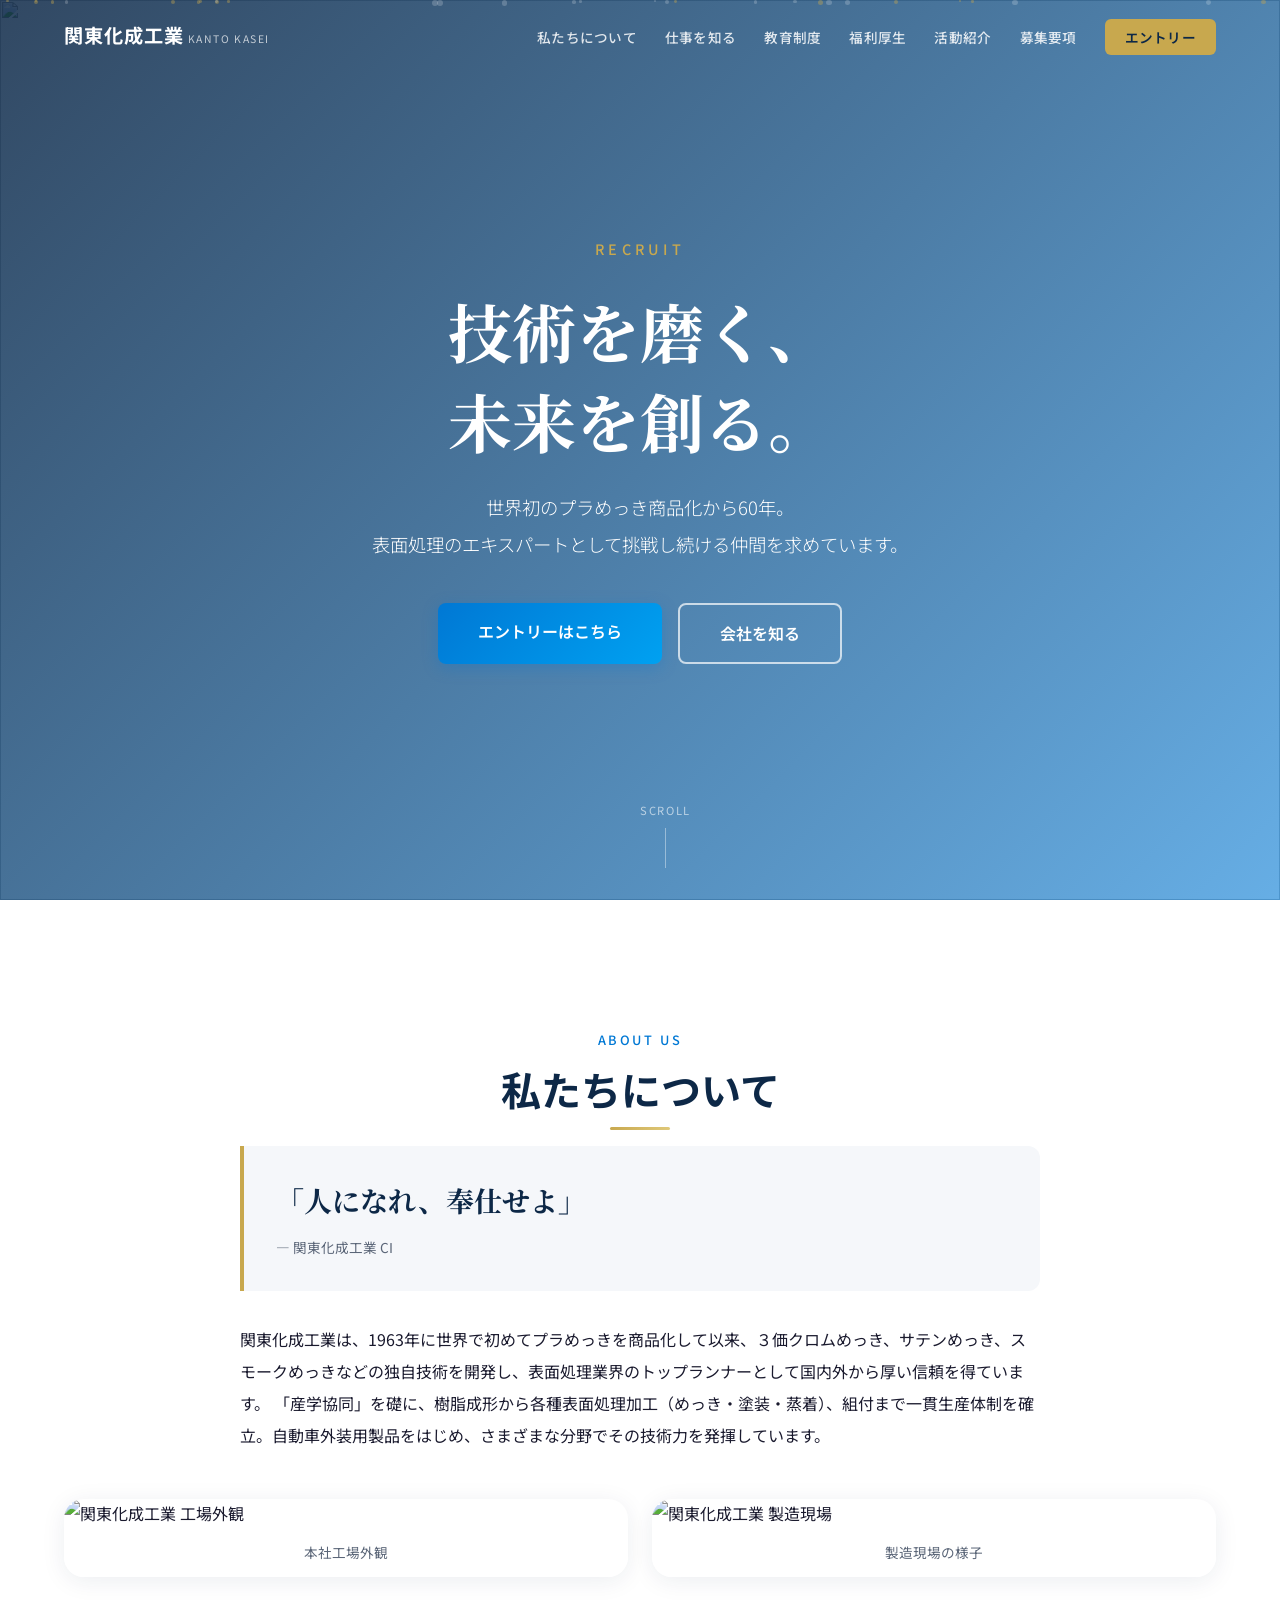
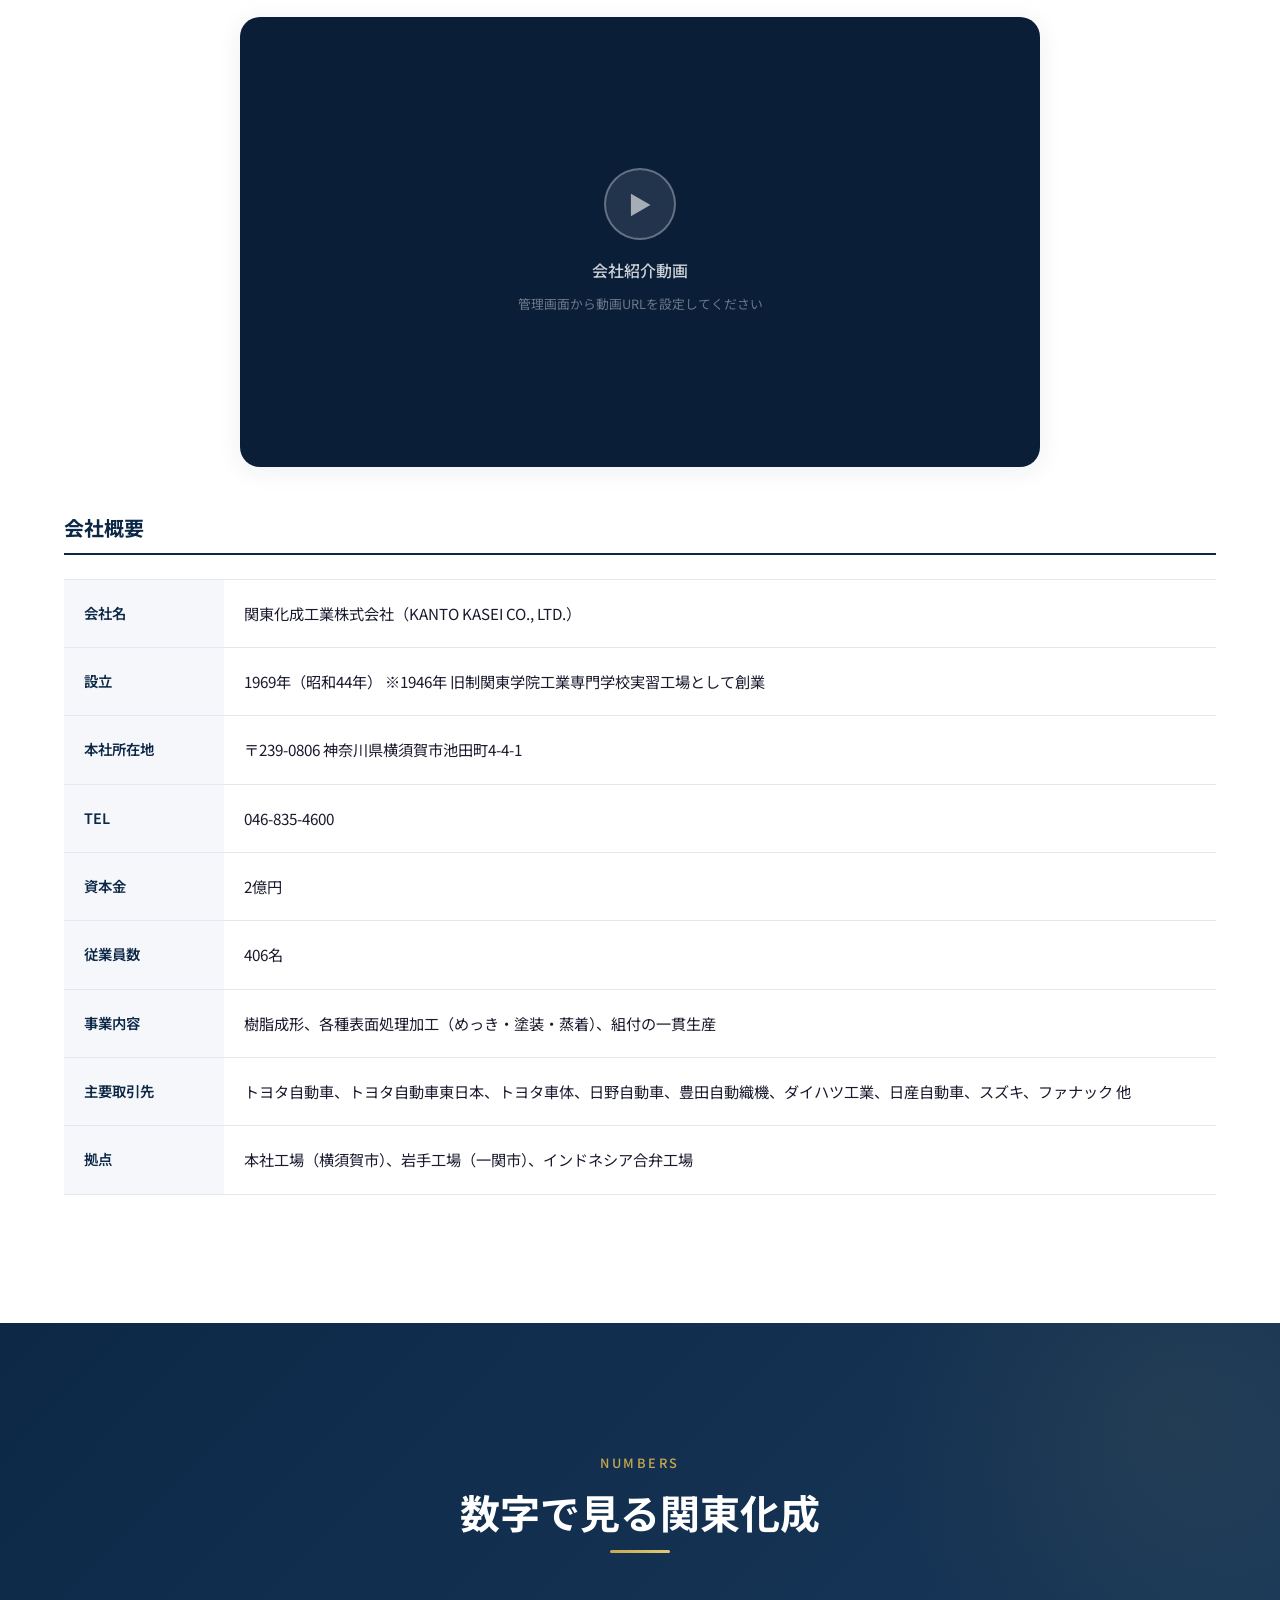
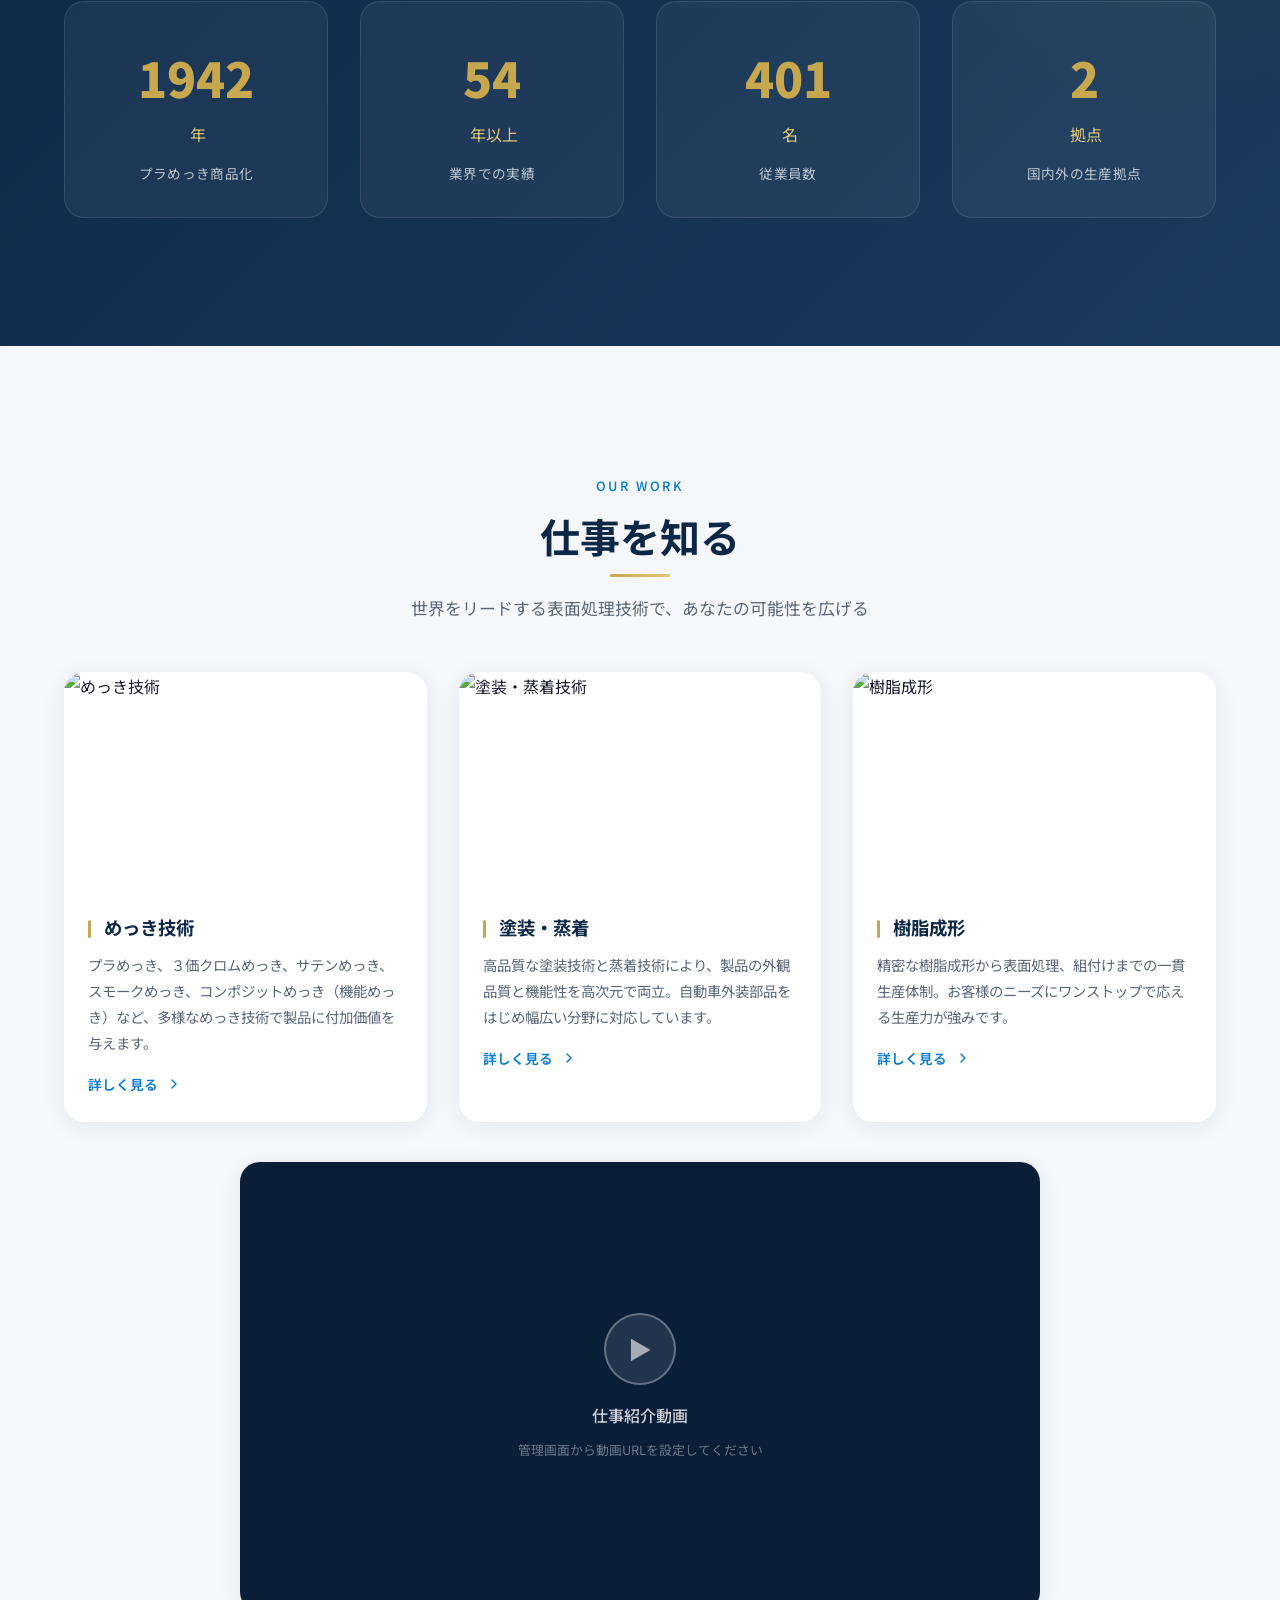
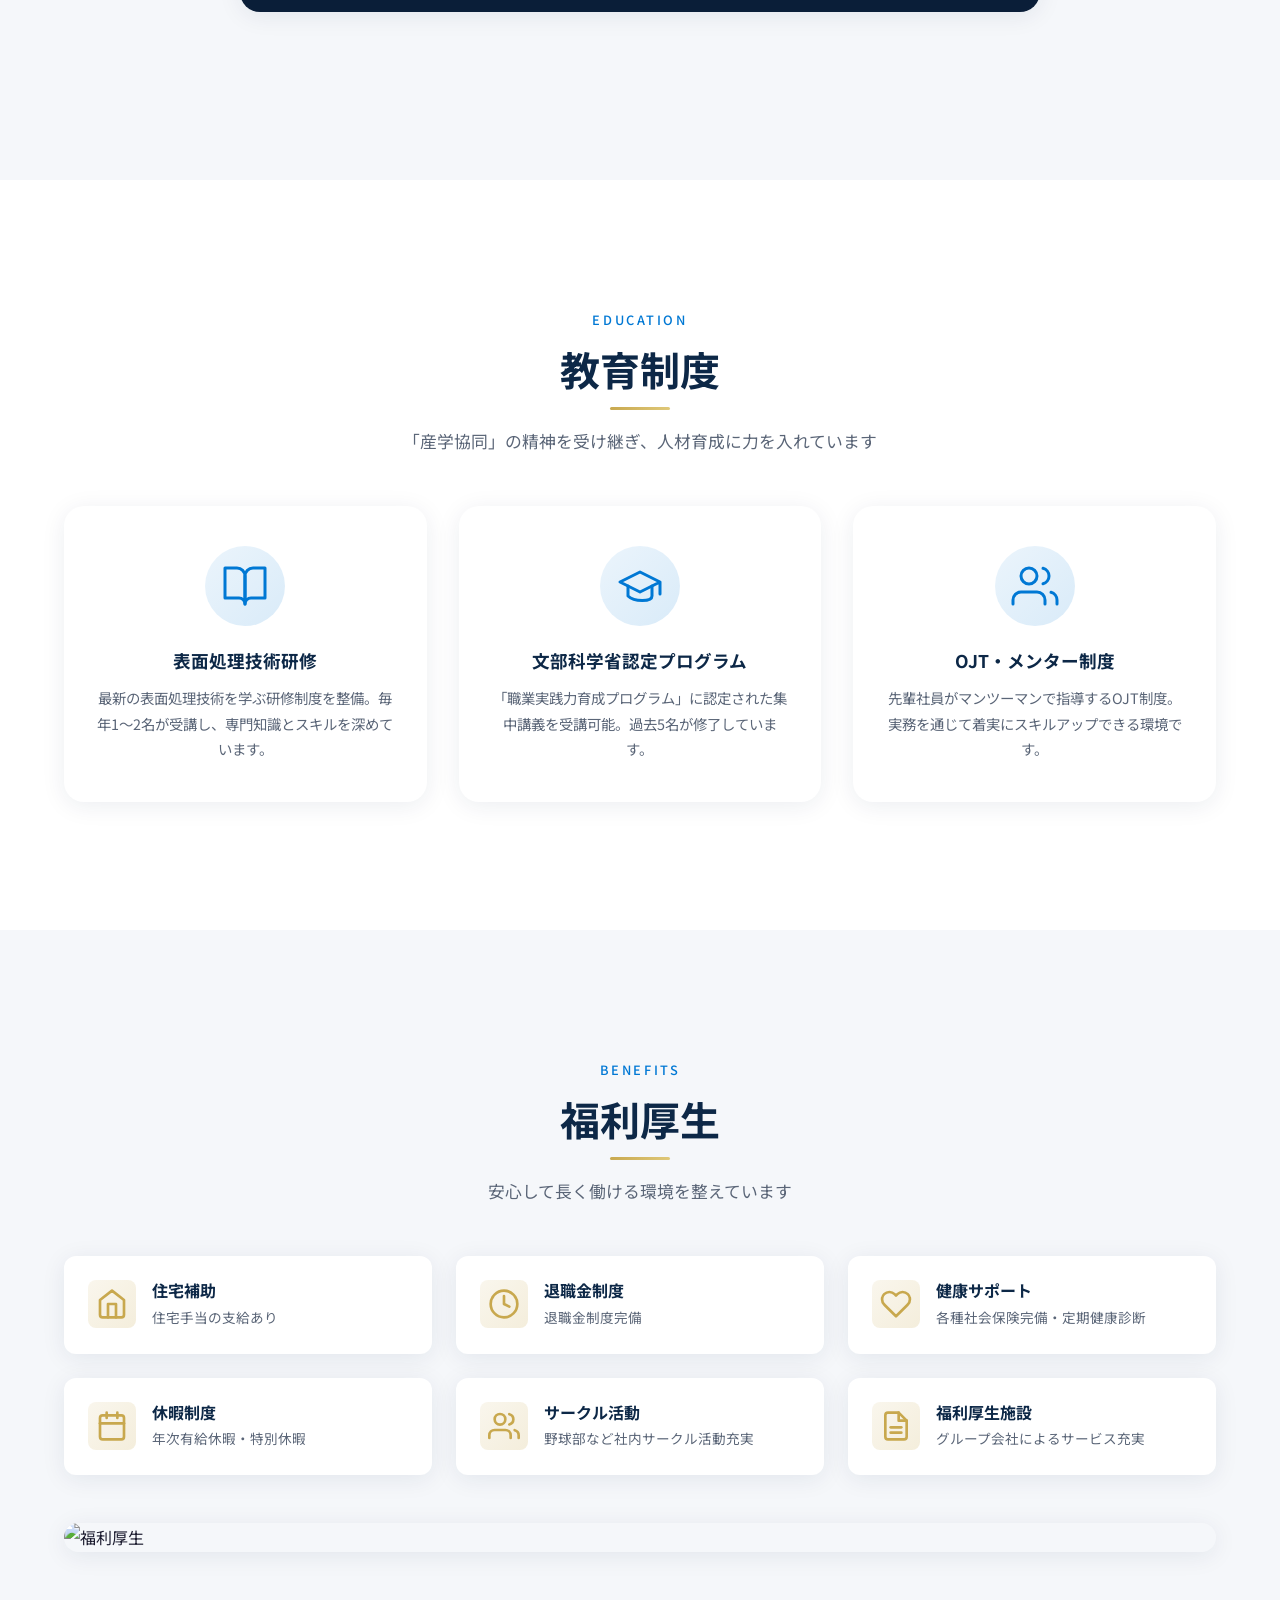
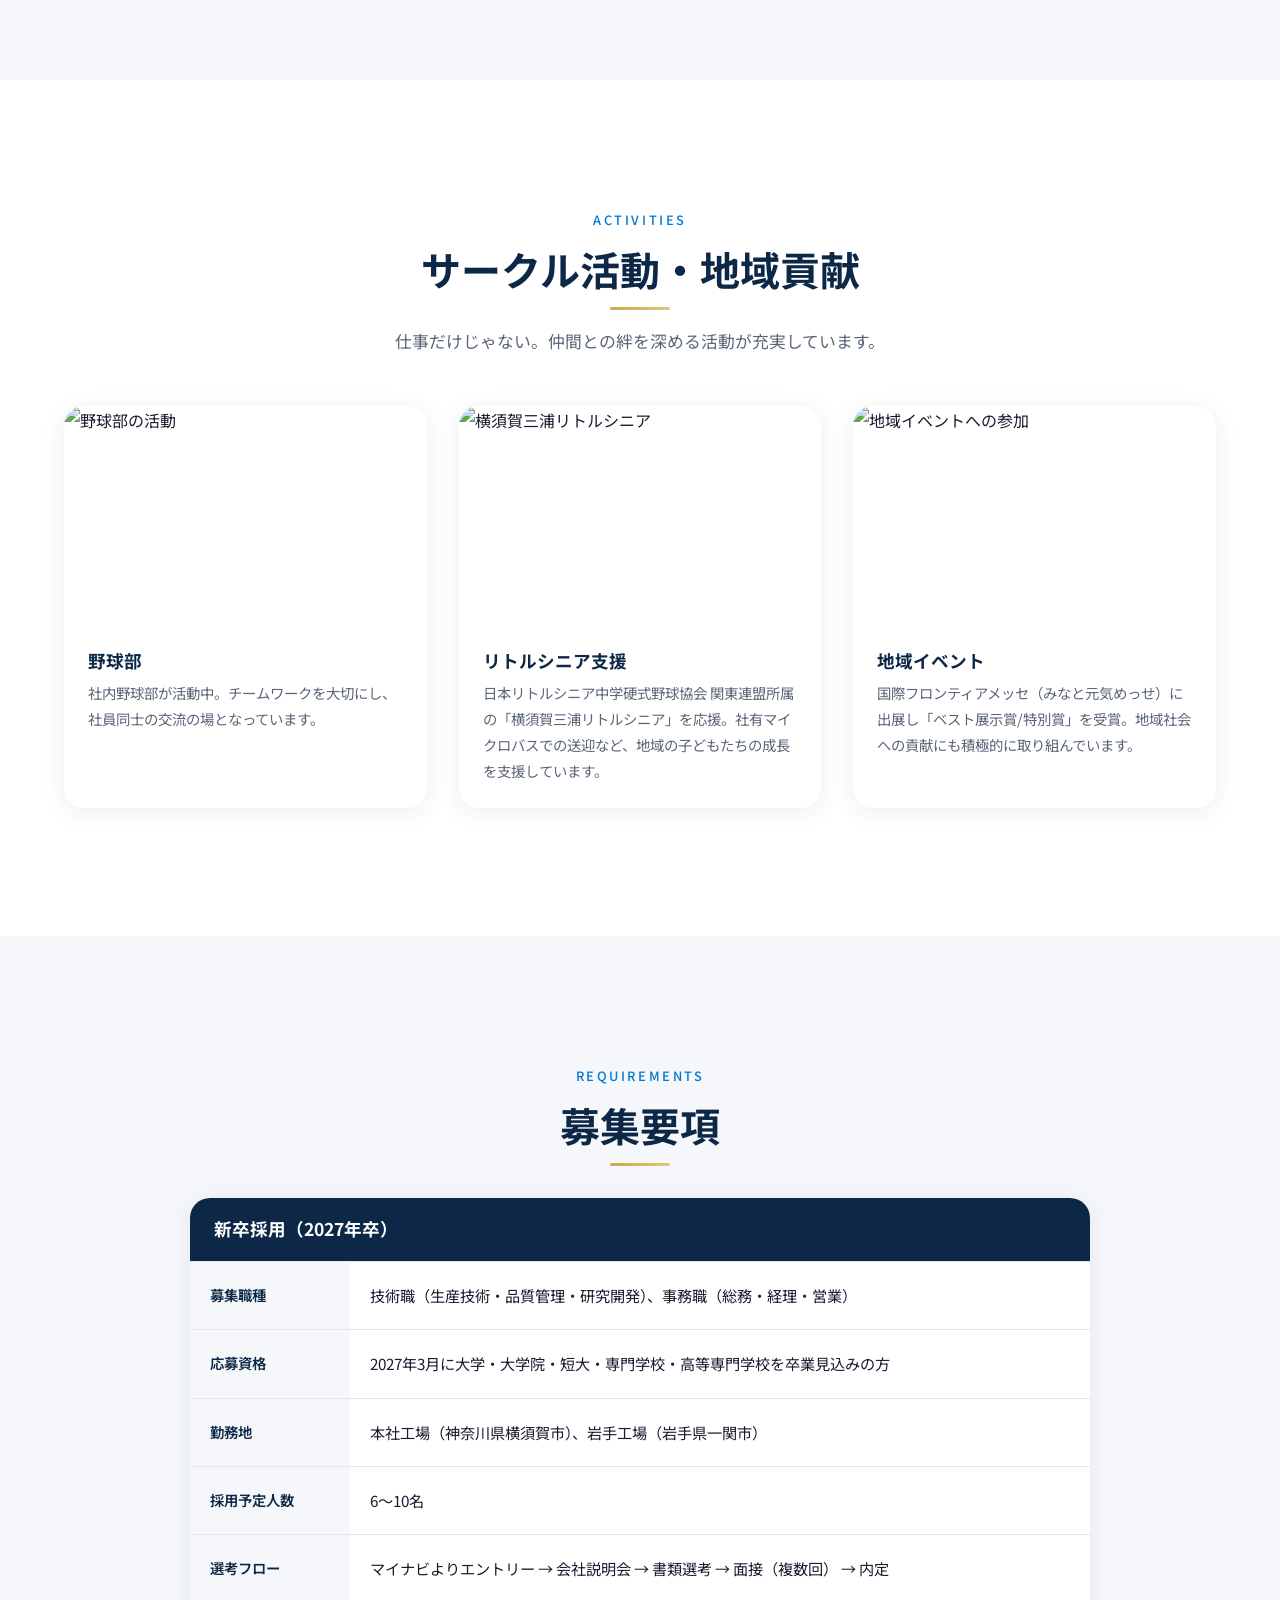
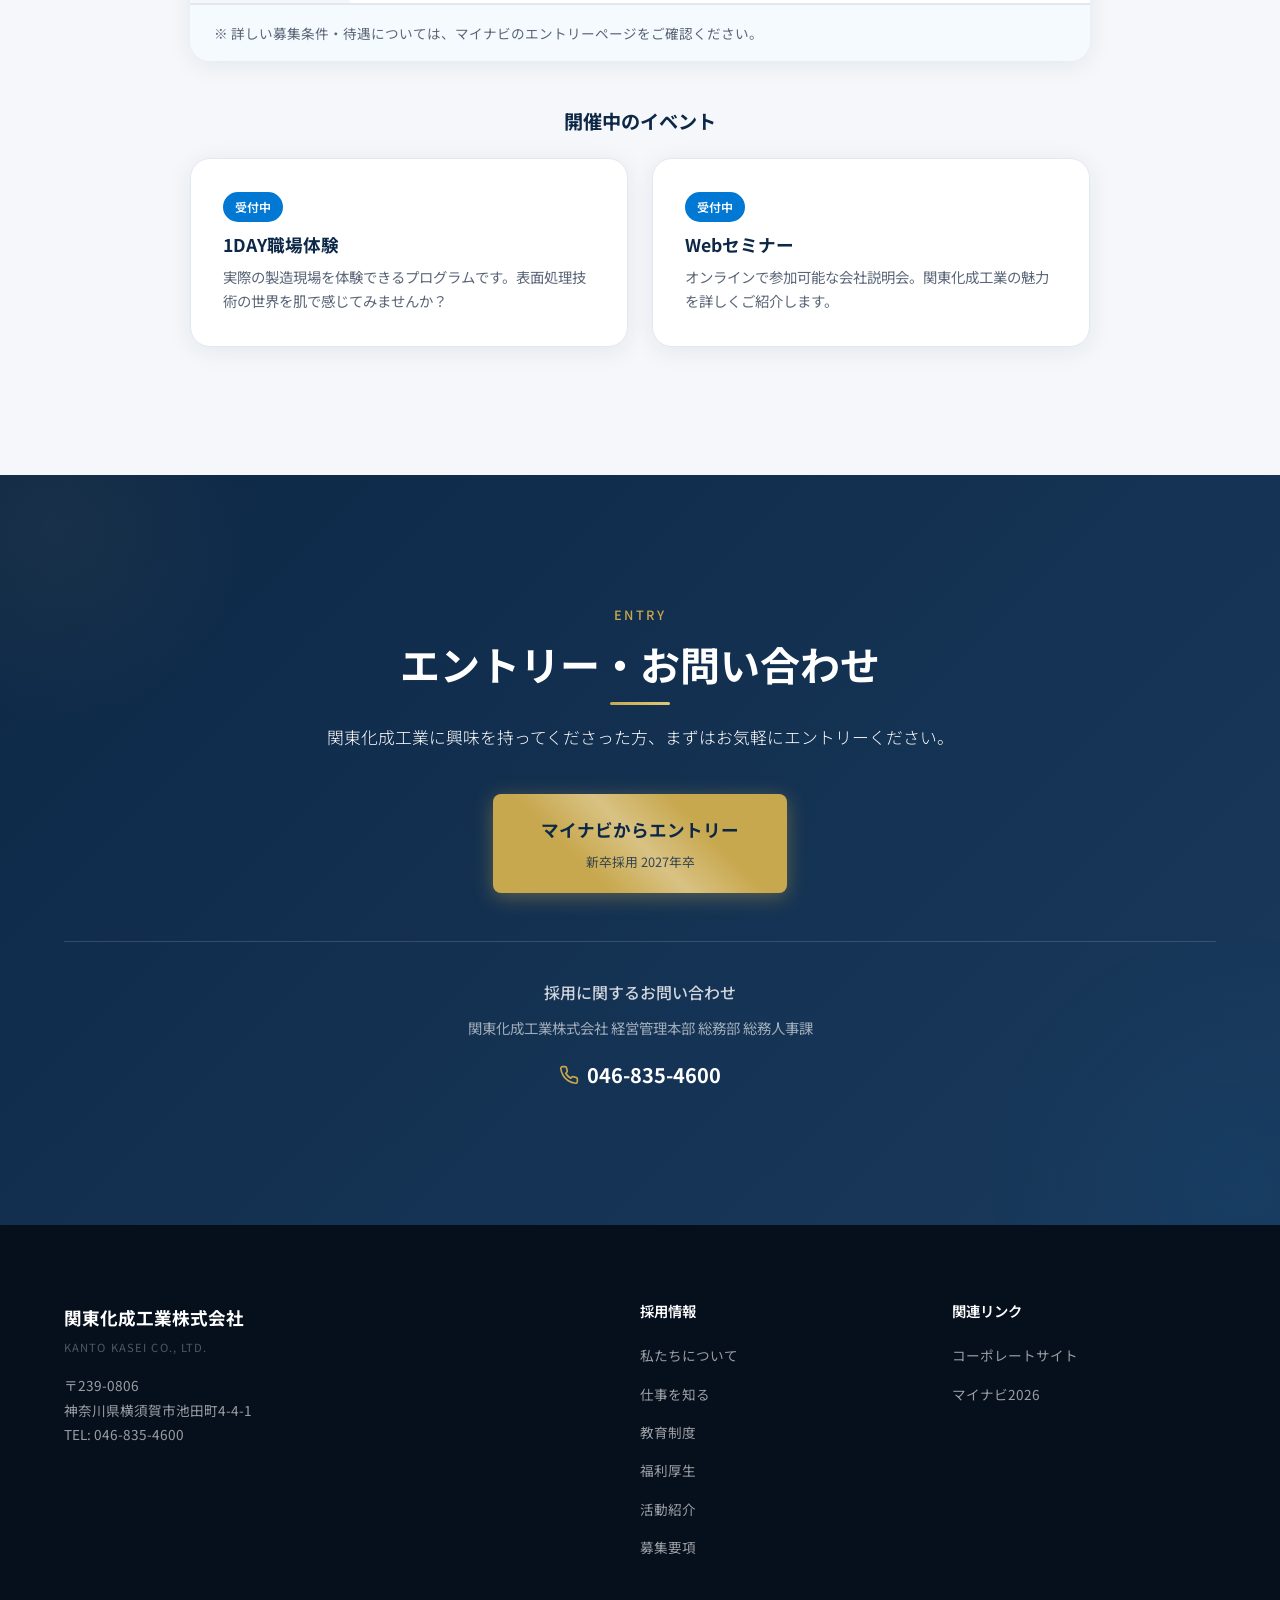
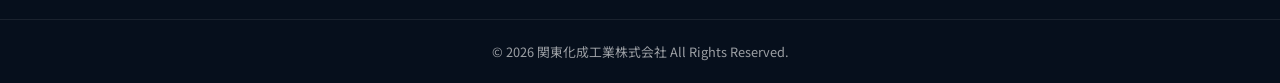
==== commit a0189480: "Revert PR #11: REC Insight LP (moved to rec-insight-lp repo) https://claude.ai/code/session_011RsjDc" ====
--- a/index.html
+++ b/index.html
@@ -56,8 +56,8 @@
     <section class="hero" id="hero" aria-labelledby="hero-heading">
       <div class="hero-overlay"></div>
       <div class="hero-media">
-        <img src="https://placehold.co/1920x1080/0d2847/ffffff?text=HERO+IMAGE" alt="" class="hero-bg-img" id="hero-bg-img" data-content-img="hero_image">
-        <video autoplay muted loop playsinline class="hero-bg-video" id="hero-bg-video" style="display:none;"></video>
+        <img src="https://placehold.co/1920x1080/0d2847/ffffff?text=HERO+IMAGE" alt="" class="hero-bg-img" id="hero-bg-img" data-content-img="hero_image" data-visibility="hero_image">
+        <video autoplay muted loop playsinline class="hero-bg-video" id="hero-bg-video" style="display:none;" data-visibility="hero_video"></video>
       </div>
       <div class="hero-particles"></div>
       <div class="container hero-content">
@@ -91,18 +91,18 @@
         </div>
 
         <div class="about-media-row" data-animate="fade-up">
-          <div class="media-slot">
+          <div class="media-slot" data-visibility="about_image_1">
             <img src="https://placehold.co/600x400/0d2847/ffffff?text=工場外観" alt="関東化成工業 工場外観" data-content-img="about_image_1">
             <p class="media-caption" data-content="about_caption_1">本社工場外観</p>
           </div>
-          <div class="media-slot">
+          <div class="media-slot" data-visibility="about_image_2">
             <img src="https://placehold.co/600x400/0d2847/ffffff?text=製造現場" alt="関東化成工業 製造現場" data-content-img="about_image_2">
             <p class="media-caption" data-content="about_caption_2">製造現場の様子</p>
           </div>
         </div>
 
         <!-- 会社紹介動画 -->
-        <div class="video-slot" data-animate>
+        <div class="video-slot" data-animate data-visibility="about_video">
           <div class="video-container" data-video-id="about_video">
             <div class="video-placeholder">
               <div class="video-play-icon">▶</div>
@@ -167,7 +167,7 @@
         <p class="section-subtitle" data-animate data-content="work_subtitle">世界をリードする表面処理技術で、あなたの可能性を広げる</p>
         <div class="work-grid" data-stagger>
           <div class="work-card" data-animate>
-            <div class="work-card-img">
+            <div class="work-card-img" data-visibility="work_images">
               <img src="https://placehold.co/400x300/0d2847/ffffff?text=めっき技術" alt="めっき技術" data-content-img="work_image_1">
             </div>
             <div class="work-card-body">
@@ -177,7 +177,7 @@
             </div>
           </div>
           <div class="work-card" data-animate>
-            <div class="work-card-img">
+            <div class="work-card-img" data-visibility="work_images">
               <img src="https://placehold.co/400x300/0d2847/ffffff?text=塗装・蒸着" alt="塗装・蒸着技術" data-content-img="work_image_2">
             </div>
             <div class="work-card-body">
@@ -187,7 +187,7 @@
             </div>
           </div>
           <div class="work-card" data-animate>
-            <div class="work-card-img">
+            <div class="work-card-img" data-visibility="work_images">
               <img src="https://placehold.co/400x300/0d2847/ffffff?text=樹脂成形" alt="樹脂成形" data-content-img="work_image_3">
             </div>
             <div class="work-card-body">
@@ -198,7 +198,7 @@
           </div>
         </div>
 
-        <div class="video-slot" data-animate>
+        <div class="video-slot" data-animate data-visibility="work_video">
           <div class="video-container" data-video-id="work_video">
             <div class="video-placeholder">
               <div class="video-play-icon">▶</div>
@@ -274,7 +274,7 @@
             <div><h3 data-content="benefit_title_6">福利厚生施設</h3><p data-content="benefit_desc_6">グループ会社によるサービス充実</p></div>
           </div>
         </div>
-        <div class="benefits-media" data-animate>
+        <div class="benefits-media" data-animate data-visibility="benefits_image">
           <div class="media-slot">
             <img src="https://placehold.co/800x400/0d2847/ffffff?text=福利厚生イメージ" alt="福利厚生" data-content-img="benefits_image">
           </div>
@@ -290,7 +290,7 @@
         <p class="section-subtitle" data-animate data-content="activities_subtitle">仕事だけじゃない。仲間との絆を深める活動が充実しています。</p>
         <div class="activities-grid" data-stagger>
           <div class="activity-card" data-animate>
-            <div class="activity-card-img">
+            <div class="activity-card-img" data-visibility="activity_images">
               <img src="https://placehold.co/500x350/0d2847/ffffff?text=野球部" alt="野球部の活動" data-content-img="activity_image_1">
             </div>
             <div class="activity-card-body">
@@ -299,7 +299,7 @@
             </div>
           </div>
           <div class="activity-card" data-animate>
-            <div class="activity-card-img">
+            <div class="activity-card-img" data-visibility="activity_images">
               <img src="https://placehold.co/500x350/0d2847/ffffff?text=リトルシニア支援" alt="横須賀三浦リトルシニア" data-content-img="activity_image_2">
             </div>
             <div class="activity-card-body">
@@ -308,7 +308,7 @@
             </div>
           </div>
           <div class="activity-card" data-animate>
-            <div class="activity-card-img">
+            <div class="activity-card-img" data-visibility="activity_images">
               <img src="https://placehold.co/500x350/0d2847/ffffff?text=地域イベント" alt="地域イベントへの参加" data-content-img="activity_image_3">
             </div>
             <div class="activity-card-body">
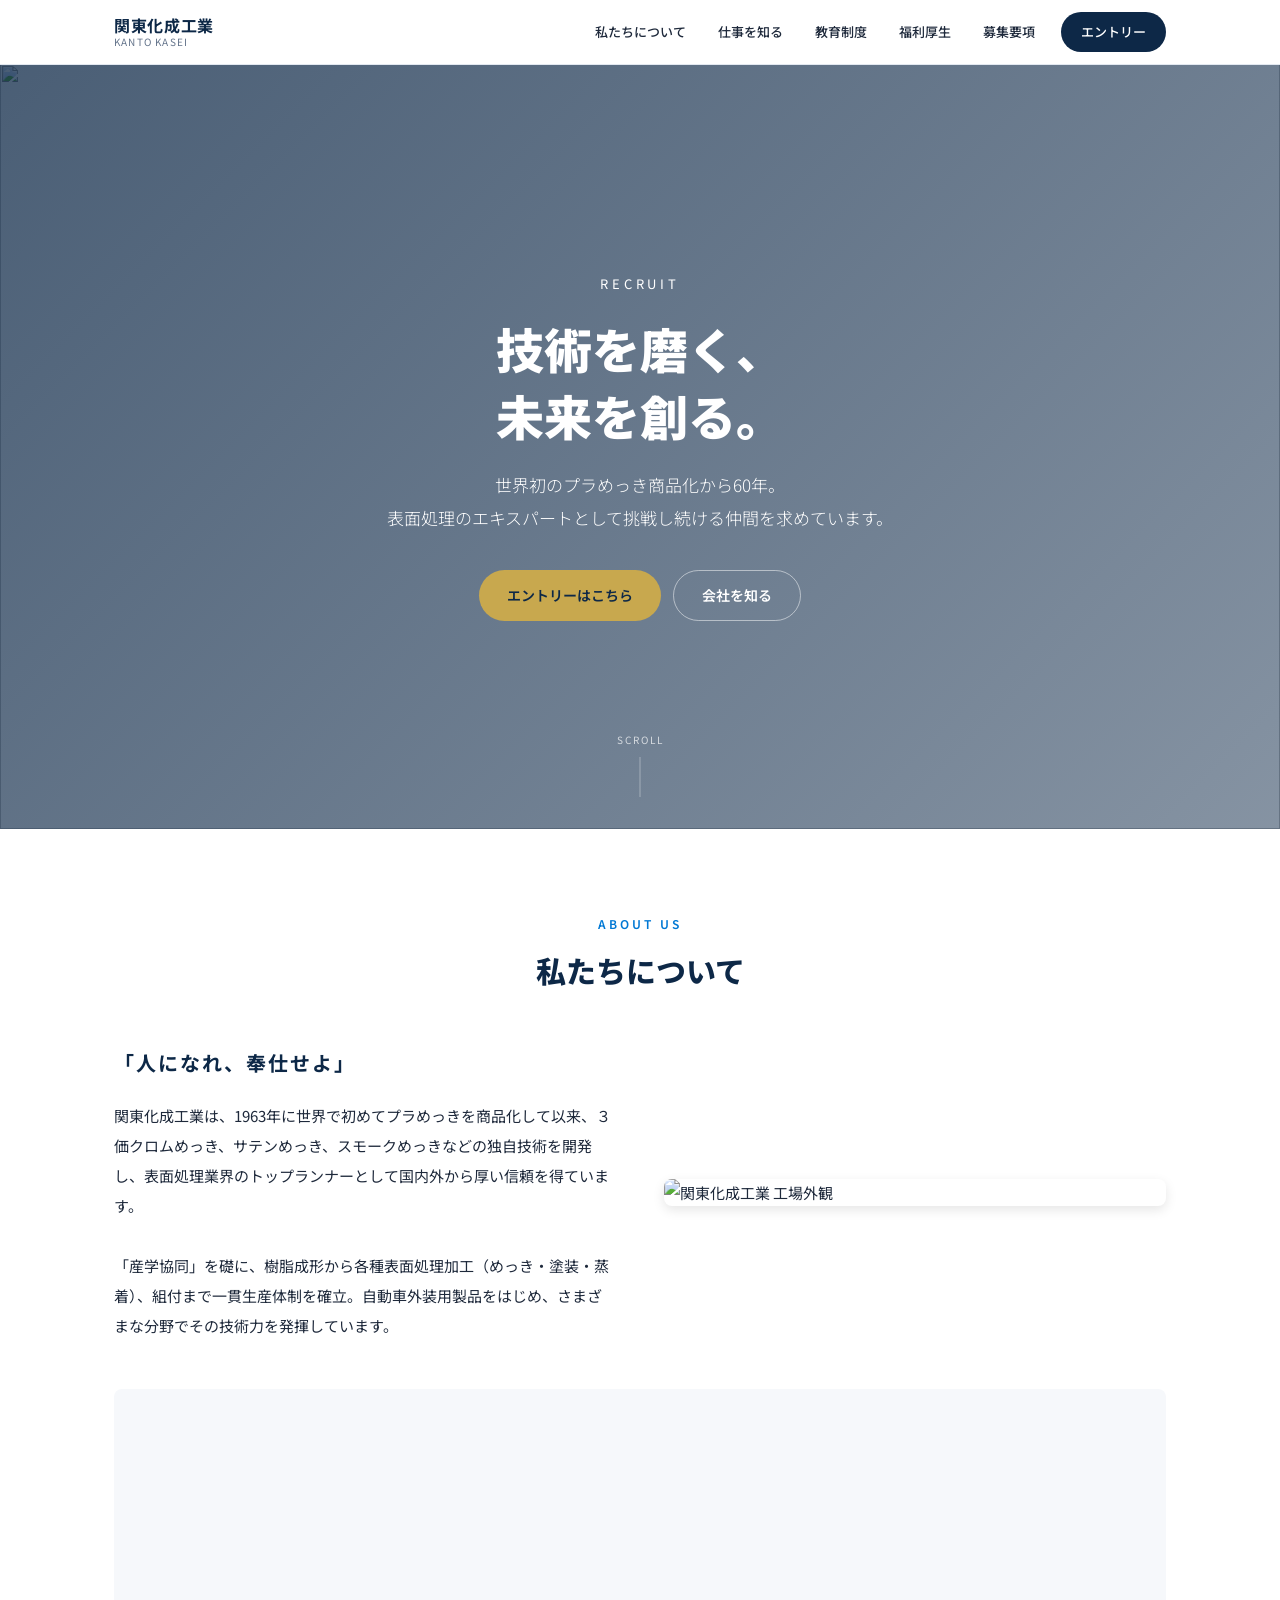
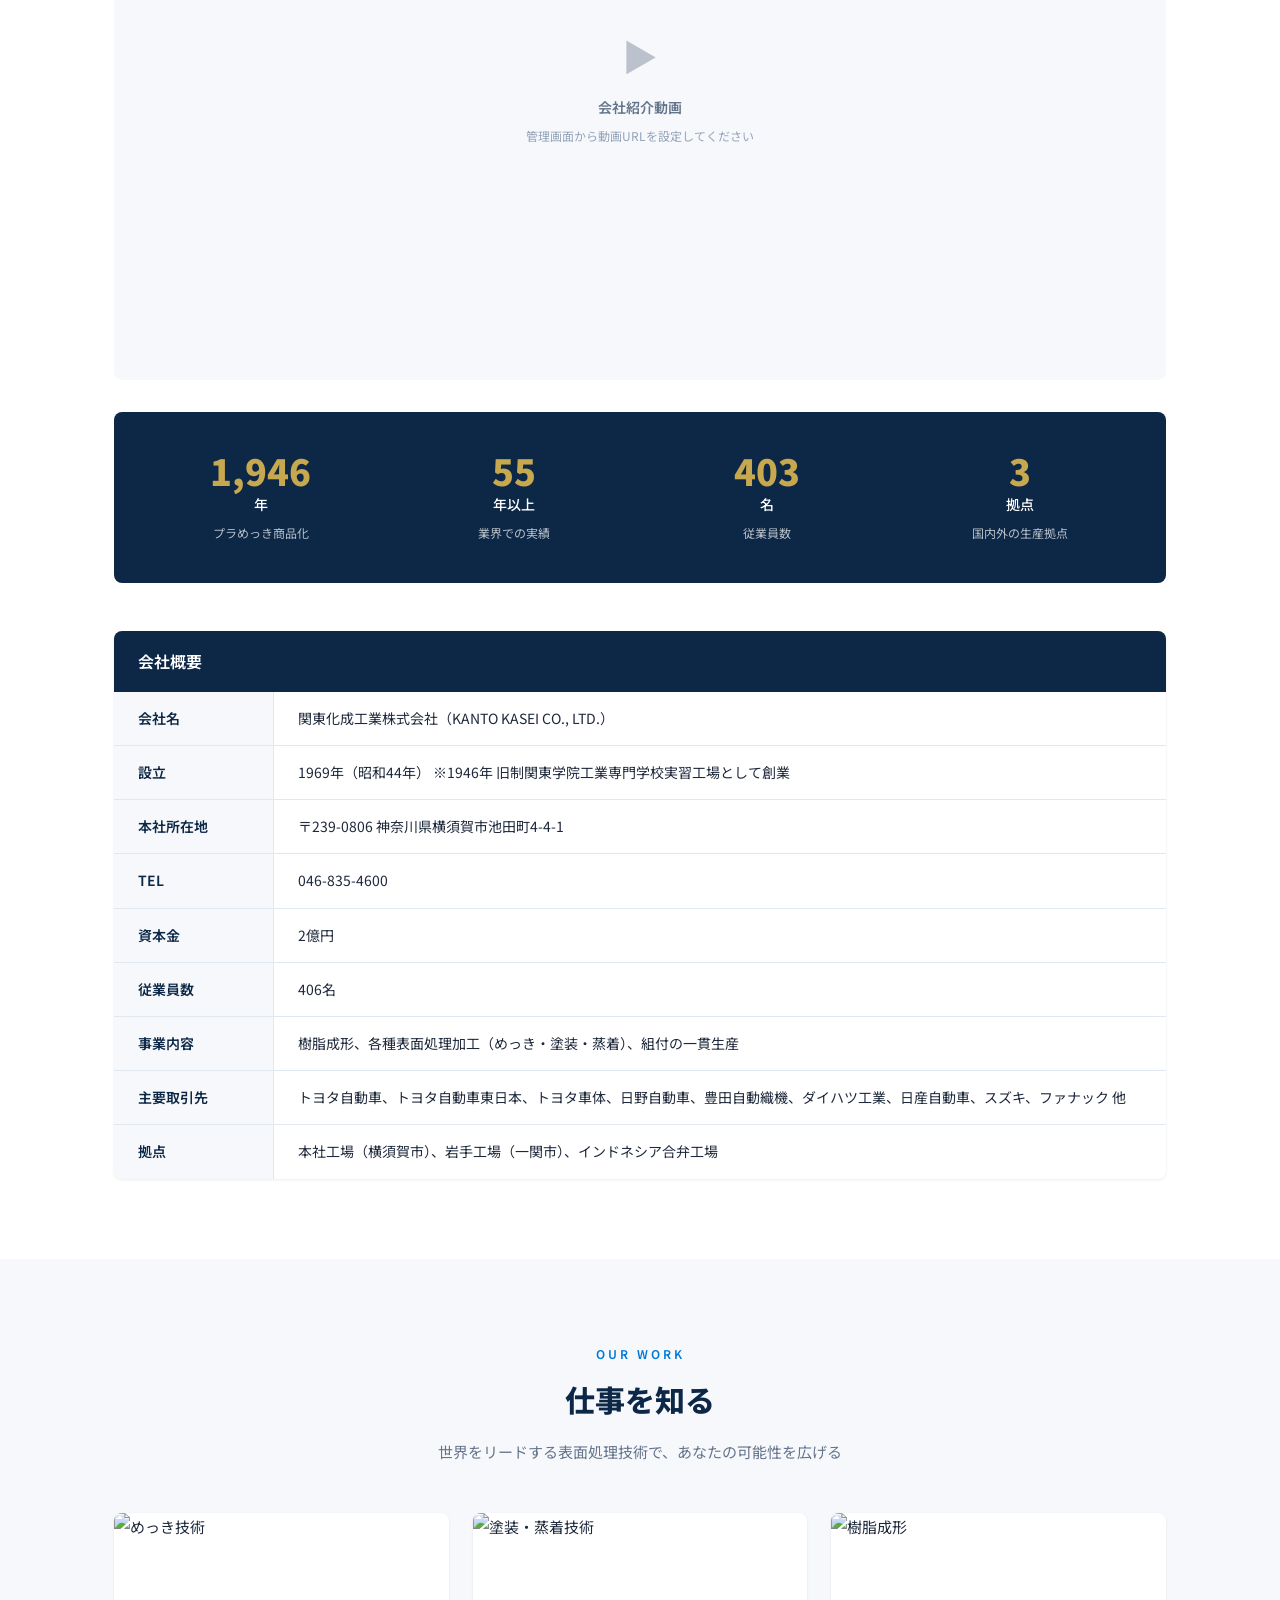
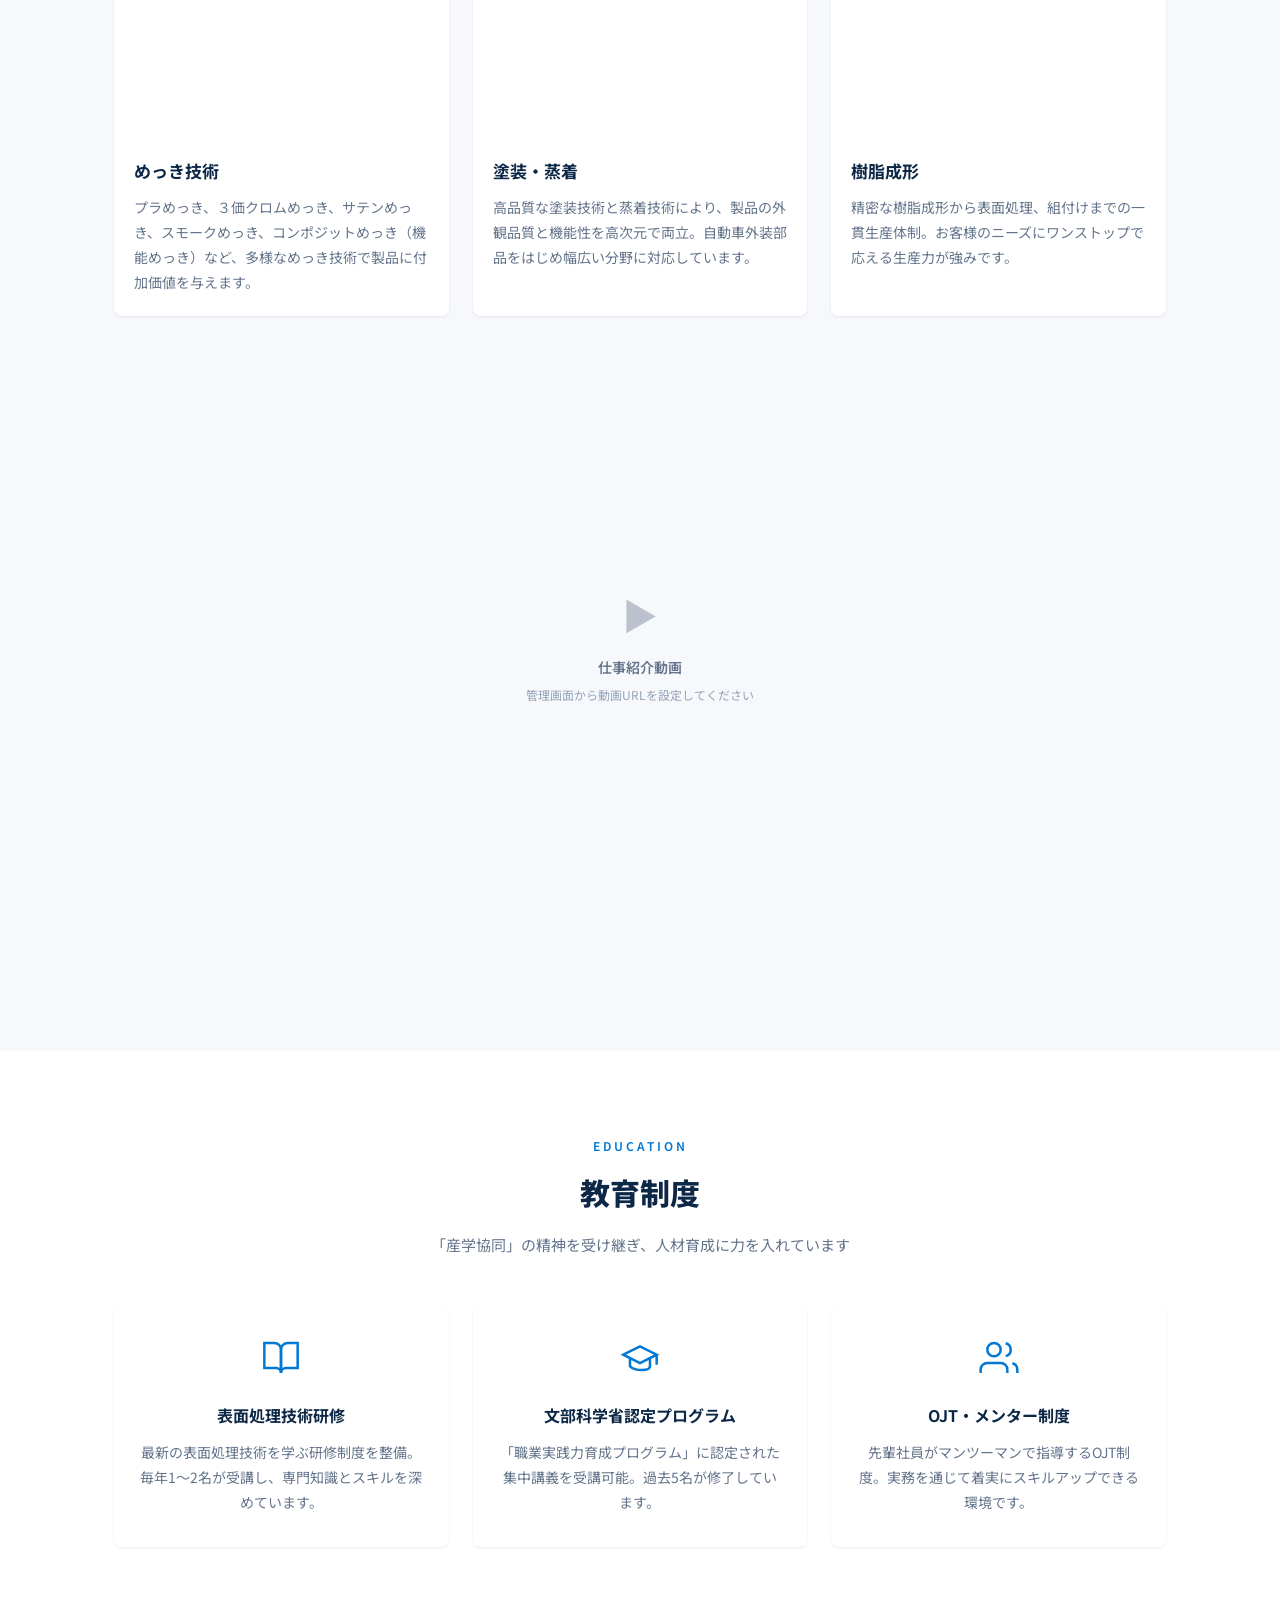
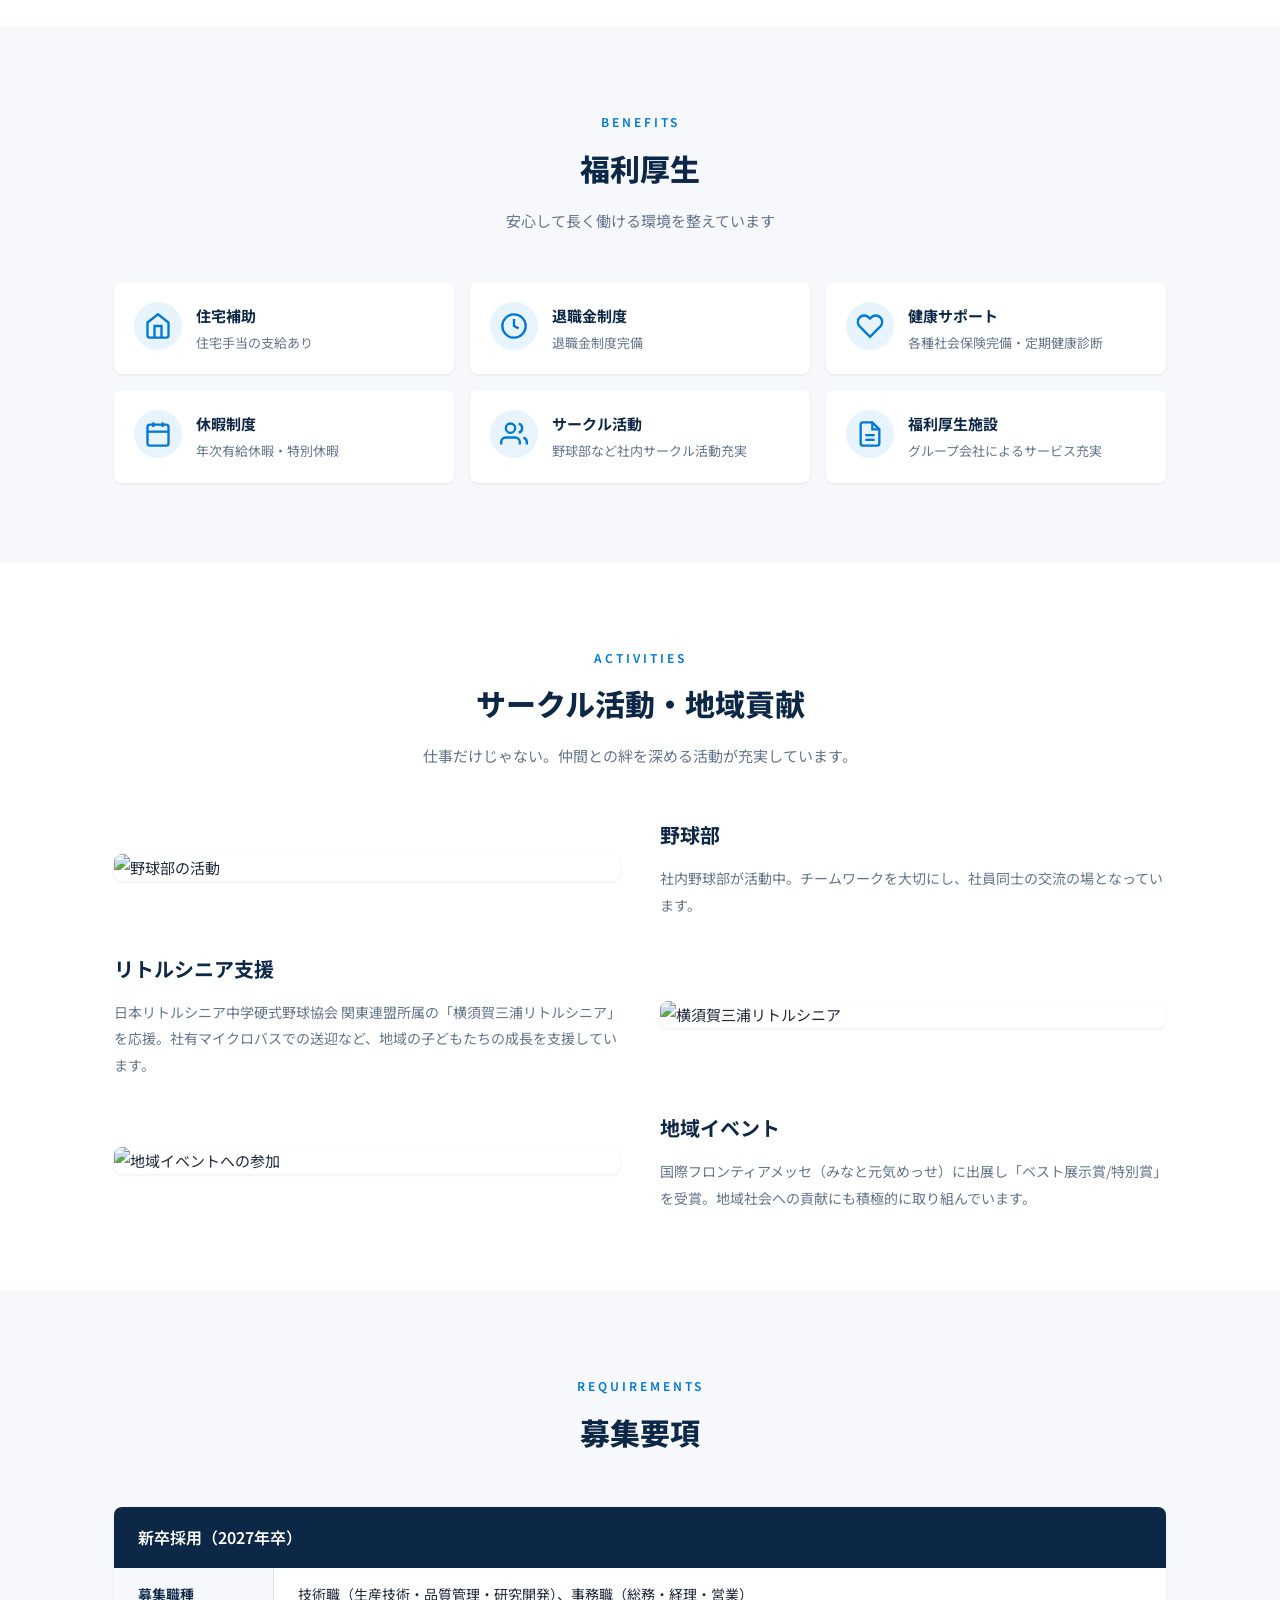
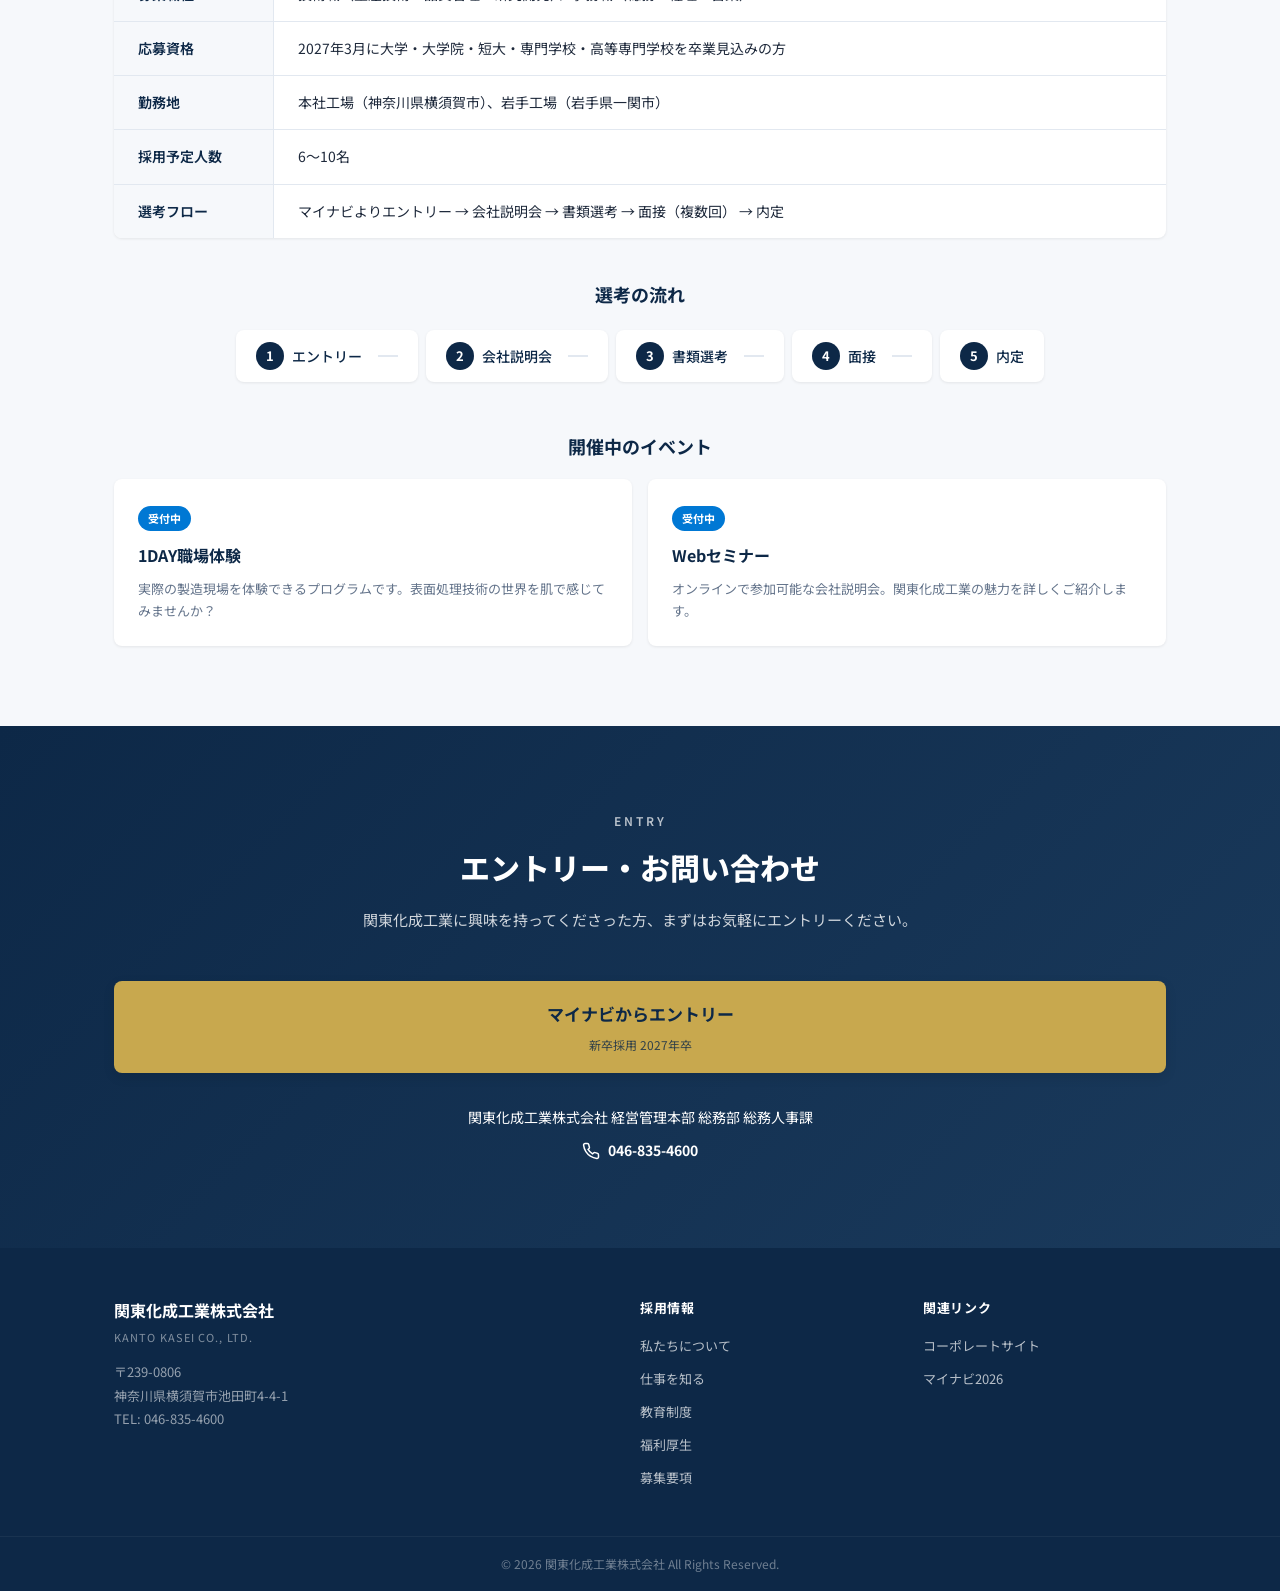
==== commit 51fe8d74: "Merge pull request #14 from sales537/claude/learn-skills-framework-Nc2qf refactor: サブページを削除し1枚LPにシンプ" ====
--- a/index.html
+++ b/index.html
@@ -7,24 +7,15 @@
   <title>採用情報 | 関東化成工業株式会社</title>
   <link rel="preconnect" href="https://fonts.googleapis.com">
   <link rel="preconnect" href="https://fonts.gstatic.com" crossorigin>
-  <link href="https://fonts.googleapis.com/css2?family=Noto+Sans+JP:wght@300;400;500;700;900&family=Noto+Serif+JP:wght@700&display=swap" rel="stylesheet">
+  <link href="https://fonts.googleapis.com/css2?family=Noto+Sans+JP:wght@300;400;500;700;900&display=swap" rel="stylesheet">
   <link rel="stylesheet" href="style.css">
 </head>
-<body class="loading">
-  <!-- ローディング画面 -->
-  <div class="loading-screen">
-    <div class="loading-logo">KANTO KASEI</div>
-    <div class="loading-bar"><div class="loading-bar-inner"></div></div>
-  </div>
-
-  <!-- スクロールプログレスバー -->
-  <div class="scroll-progress"></div>
-
+<body>
   <a href="#main" class="skip-link">メインコンテンツへスキップ</a>
 
   <!-- ヘッダー -->
   <header class="header" id="header">
-    <div class="container header-inner">
+    <div class="header-inner">
       <a href="#" class="logo">
         <img src="" alt="" class="logo-img" id="logo-img" style="display:none;">
         <div class="logo-text-wrap" id="logo-text-wrap">
@@ -40,11 +31,10 @@
       <nav id="nav-menu" class="nav">
         <ul class="nav-list">
           <li><a href="#about" class="nav-link">私たちについて</a></li>
-          <li><a href="work.html" class="nav-link">仕事を知る</a></li>
-          <li><a href="education.html" class="nav-link">教育制度</a></li>
-          <li><a href="benefits.html" class="nav-link">福利厚生</a></li>
-          <li><a href="activities.html" class="nav-link">活動紹介</a></li>
-          <li><a href="requirements.html" class="nav-link">募集要項</a></li>
+          <li><a href="#work" class="nav-link">仕事を知る</a></li>
+          <li><a href="#education" class="nav-link">教育制度</a></li>
+          <li><a href="#benefits" class="nav-link">福利厚生</a></li>
+          <li><a href="#requirements" class="nav-link">募集要項</a></li>
           <li><a href="#entry" class="nav-link nav-link--cta">エントリー</a></li>
         </ul>
       </nav>
@@ -53,20 +43,19 @@
 
   <main id="main">
     <!-- ヒーロー -->
-    <section class="hero" id="hero" aria-labelledby="hero-heading">
+    <section class="hero" id="hero">
+      <div class="hero-bg">
+        <img src="https://placehold.co/1920x900/0d2847/ffffff?text=HERO+IMAGE" alt="" class="hero-bg-img" id="hero-bg-img" data-content-img="hero_image" data-visibility="hero_image">
+        <video autoplay muted loop playsinline class="hero-bg-video" id="hero-bg-video" style="display:none;" data-visibility="hero_video"></video>
+      </div>
       <div class="hero-overlay"></div>
-      <div class="hero-media">
-        <img src="https://placehold.co/1920x1080/0d2847/ffffff?text=HERO+IMAGE" alt="" class="hero-bg-img" id="hero-bg-img" data-content-img="hero_image" data-visibility="hero_image">
-        <video autoplay muted loop playsinline class="hero-bg-video" id="hero-bg-video" style="display:none;" data-visibility="hero_video"></video>
-      </div>
-      <div class="hero-particles"></div>
-      <div class="container hero-content">
-        <p class="hero-catch" data-animate>RECRUIT</p>
-        <h1 id="hero-heading" class="hero-title" data-animate data-content="hero_title">技術を磨く、<br>未来を創る。</h1>
+      <div class="hero-content">
+        <p class="hero-label" data-animate>RECRUIT</p>
+        <h1 class="hero-title" data-animate data-content="hero_title">技術を磨く、<br>未来を創る。</h1>
         <p class="hero-subtitle" data-animate data-content="hero_subtitle">世界初のプラめっき商品化から60年。<br>表面処理のエキスパートとして挑戦し続ける仲間を求めています。</p>
         <div class="hero-actions" data-animate>
           <a href="#entry" class="btn btn-primary">エントリーはこちら</a>
-          <a href="#about" class="btn btn-outline">会社を知る</a>
+          <a href="#about" class="btn btn-ghost">会社を知る</a>
         </div>
       </div>
       <div class="hero-scroll">
@@ -76,28 +65,24 @@
     </section>
 
     <!-- 私たちについて -->
-    <section class="section" id="about" aria-labelledby="about-heading">
-      <div class="container">
-        <div class="section-label" data-animate>ABOUT US</div>
-        <h2 id="about-heading" class="section-title" data-animate>私たちについて</h2>
-        <div class="about-intro" data-animate>
-          <blockquote class="about-ci">
-            <p data-content="about_ci">「人になれ、奉仕せよ」</p>
-            <cite>— 関東化成工業 CI</cite>
-          </blockquote>
-          <p class="about-desc" data-content="about_desc">関東化成工業は、1963年に世界で初めてプラめっきを商品化して以来、３価クロムめっき、サテンめっき、スモークめっきなどの独自技術を開発し、表面処理業界のトップランナーとして国内外から厚い信頼を得ています。
+    <section class="section" id="about">
+      <div class="container">
+        <div class="section-header" data-animate>
+          <span class="section-label">ABOUT US</span>
+          <h2 class="section-title">私たちについて</h2>
+        </div>
+
+        <div class="about-grid" data-animate>
+          <div class="about-text">
+            <blockquote class="about-ci">
+              <p data-content="about_ci">「人になれ、奉仕せよ」</p>
+            </blockquote>
+            <p class="about-desc" data-content="about_desc">関東化成工業は、1963年に世界で初めてプラめっきを商品化して以来、３価クロムめっき、サテンめっき、スモークめっきなどの独自技術を開発し、表面処理業界のトップランナーとして国内外から厚い信頼を得ています。
 
 「産学協同」を礎に、樹脂成形から各種表面処理加工（めっき・塗装・蒸着）、組付まで一貫生産体制を確立。自動車外装用製品をはじめ、さまざまな分野でその技術力を発揮しています。</p>
-        </div>
-
-        <div class="about-media-row" data-animate="fade-up">
-          <div class="media-slot" data-visibility="about_image_1">
+          </div>
+          <div class="about-media" data-visibility="about_image_1">
             <img src="https://placehold.co/600x400/0d2847/ffffff?text=工場外観" alt="関東化成工業 工場外観" data-content-img="about_image_1">
-            <p class="media-caption" data-content="about_caption_1">本社工場外観</p>
-          </div>
-          <div class="media-slot" data-visibility="about_image_2">
-            <img src="https://placehold.co/600x400/0d2847/ffffff?text=製造現場" alt="関東化成工業 製造現場" data-content-img="about_image_2">
-            <p class="media-caption" data-content="about_caption_2">製造現場の様子</p>
           </div>
         </div>
 
@@ -112,8 +97,33 @@
           </div>
         </div>
 
-        <div class="about-table" data-animate>
-          <h3 class="about-table-title">会社概要</h3>
+        <!-- 数字で見る -->
+        <div class="stats-row" data-animate>
+          <div class="stat-item">
+            <span class="stat-number" data-target="1963" data-content-attr="stat_1_number">0</span>
+            <span class="stat-unit" data-content="stat_1_unit">年</span>
+            <span class="stat-desc" data-content="stat_1_label">プラめっき商品化</span>
+          </div>
+          <div class="stat-item">
+            <span class="stat-number" data-target="55" data-content-attr="stat_2_number">0</span>
+            <span class="stat-unit" data-content="stat_2_unit">年以上</span>
+            <span class="stat-desc" data-content="stat_2_label">業界での実績</span>
+          </div>
+          <div class="stat-item">
+            <span class="stat-number" data-target="406" data-content-attr="stat_3_number">0</span>
+            <span class="stat-unit" data-content="stat_3_unit">名</span>
+            <span class="stat-desc" data-content="stat_3_label">従業員数</span>
+          </div>
+          <div class="stat-item">
+            <span class="stat-number" data-target="3" data-content-attr="stat_4_number">0</span>
+            <span class="stat-unit" data-content="stat_4_unit">拠点</span>
+            <span class="stat-desc" data-content="stat_4_label">国内外の生産拠点</span>
+          </div>
+        </div>
+
+        <!-- 会社概要テーブル -->
+        <div class="info-table" data-animate>
+          <h3 class="info-table-title">会社概要</h3>
           <dl class="info-list">
             <div class="info-row"><dt>会社名</dt><dd data-content="company_name">関東化成工業株式会社（KANTO KASEI CO., LTD.）</dd></div>
             <div class="info-row"><dt>設立</dt><dd data-content="company_founded">1969年（昭和44年） ※1946年 旧制関東学院工業専門学校実習工場として創業</dd></div>
@@ -129,71 +139,41 @@
       </div>
     </section>
 
-    <!-- 数字で見る関東化成 -->
-    <section class="stats" id="stats" aria-labelledby="stats-heading">
-      <div class="container">
-        <div class="section-label section-label--light" data-animate>NUMBERS</div>
-        <h2 id="stats-heading" class="section-title section-title--light" data-animate>数字で見る関東化成</h2>
-        <div class="stats-grid" data-stagger>
-          <div class="stat-card" data-animate>
-            <span class="stat-number" data-target="1963" data-content-attr="stat_1_number">0</span>
-            <span class="stat-unit" data-content="stat_1_unit">年</span>
-            <span class="stat-label" data-content="stat_1_label">プラめっき商品化</span>
-          </div>
-          <div class="stat-card" data-animate>
-            <span class="stat-number" data-target="55" data-content-attr="stat_2_number">0</span>
-            <span class="stat-unit" data-content="stat_2_unit">年以上</span>
-            <span class="stat-label" data-content="stat_2_label">業界での実績</span>
-          </div>
-          <div class="stat-card" data-animate>
-            <span class="stat-number" data-target="406" data-content-attr="stat_3_number">0</span>
-            <span class="stat-unit" data-content="stat_3_unit">名</span>
-            <span class="stat-label" data-content="stat_3_label">従業員数</span>
-          </div>
-          <div class="stat-card" data-animate>
-            <span class="stat-number" data-target="3" data-content-attr="stat_4_number">0</span>
-            <span class="stat-unit" data-content="stat_4_unit">拠点</span>
-            <span class="stat-label" data-content="stat_4_label">国内外の生産拠点</span>
-          </div>
-        </div>
-      </div>
-    </section>
-
     <!-- 仕事を知る -->
-    <section class="section section--alt" id="work" aria-labelledby="work-heading">
-      <div class="container">
-        <div class="section-label" data-animate>OUR WORK</div>
-        <h2 id="work-heading" class="section-title" data-animate>仕事を知る</h2>
-        <p class="section-subtitle" data-animate data-content="work_subtitle">世界をリードする表面処理技術で、あなたの可能性を広げる</p>
-        <div class="work-grid" data-stagger>
-          <div class="work-card" data-animate>
+    <section class="section section--accent" id="work">
+      <div class="container">
+        <div class="section-header" data-animate>
+          <span class="section-label">OUR WORK</span>
+          <h2 class="section-title">仕事を知る</h2>
+          <p class="section-subtitle" data-content="work_subtitle">世界をリードする表面処理技術で、あなたの可能性を広げる</p>
+        </div>
+
+        <div class="work-cards" data-animate>
+          <div class="work-card">
             <div class="work-card-img" data-visibility="work_images">
-              <img src="https://placehold.co/400x300/0d2847/ffffff?text=めっき技術" alt="めっき技術" data-content-img="work_image_1">
+              <img src="https://placehold.co/480x320/0d2847/ffffff?text=めっき技術" alt="めっき技術" data-content-img="work_image_1">
             </div>
             <div class="work-card-body">
               <h3 data-content="work_title_1">めっき技術</h3>
               <p data-content="work_desc_1">プラめっき、３価クロムめっき、サテンめっき、スモークめっき、コンポジットめっき（機能めっき）など、多様なめっき技術で製品に付加価値を与えます。</p>
-              <a href="work.html#mekki" class="work-card-link">詳しく見る <svg width="16" height="16" viewBox="0 0 24 24" fill="none" stroke="currentColor" stroke-width="2" stroke-linecap="round" stroke-linejoin="round"><polyline points="9 18 15 12 9 6"/></svg></a>
-            </div>
-          </div>
-          <div class="work-card" data-animate>
+            </div>
+          </div>
+          <div class="work-card">
             <div class="work-card-img" data-visibility="work_images">
-              <img src="https://placehold.co/400x300/0d2847/ffffff?text=塗装・蒸着" alt="塗装・蒸着技術" data-content-img="work_image_2">
+              <img src="https://placehold.co/480x320/0d2847/ffffff?text=塗装・蒸着" alt="塗装・蒸着技術" data-content-img="work_image_2">
             </div>
             <div class="work-card-body">
               <h3 data-content="work_title_2">塗装・蒸着</h3>
               <p data-content="work_desc_2">高品質な塗装技術と蒸着技術により、製品の外観品質と機能性を高次元で両立。自動車外装部品をはじめ幅広い分野に対応しています。</p>
-              <a href="work.html#tosou" class="work-card-link">詳しく見る <svg width="16" height="16" viewBox="0 0 24 24" fill="none" stroke="currentColor" stroke-width="2" stroke-linecap="round" stroke-linejoin="round"><polyline points="9 18 15 12 9 6"/></svg></a>
-            </div>
-          </div>
-          <div class="work-card" data-animate>
+            </div>
+          </div>
+          <div class="work-card">
             <div class="work-card-img" data-visibility="work_images">
-              <img src="https://placehold.co/400x300/0d2847/ffffff?text=樹脂成形" alt="樹脂成形" data-content-img="work_image_3">
+              <img src="https://placehold.co/480x320/0d2847/ffffff?text=樹脂成形" alt="樹脂成形" data-content-img="work_image_3">
             </div>
             <div class="work-card-body">
               <h3 data-content="work_title_3">樹脂成形</h3>
               <p data-content="work_desc_3">精密な樹脂成形から表面処理、組付けまでの一貫生産体制。お客様のニーズにワンストップで応える生産力が強みです。</p>
-              <a href="work.html#jushi" class="work-card-link">詳しく見る <svg width="16" height="16" viewBox="0 0 24 24" fill="none" stroke="currentColor" stroke-width="2" stroke-linecap="round" stroke-linejoin="round"><polyline points="9 18 15 12 9 6"/></svg></a>
             </div>
           </div>
         </div>
@@ -211,29 +191,31 @@
     </section>
 
     <!-- 教育制度 -->
-    <section class="section" id="education" aria-labelledby="education-heading">
-      <div class="container">
-        <div class="section-label" data-animate>EDUCATION</div>
-        <h2 id="education-heading" class="section-title" data-animate>教育制度</h2>
-        <p class="section-subtitle" data-animate data-content="education_subtitle">「産学協同」の精神を受け継ぎ、人材育成に力を入れています</p>
-        <div class="education-grid" data-stagger>
-          <div class="education-card" data-animate>
-            <div class="education-icon">
-              <svg width="48" height="48" viewBox="0 0 24 24" fill="none" stroke="currentColor" stroke-width="1.5" stroke-linecap="round" stroke-linejoin="round"><path d="M2 3h6a4 4 0 0 1 4 4v14a3 3 0 0 0-3-3H2z"/><path d="M22 3h-6a4 4 0 0 0-4 4v14a3 3 0 0 1 3-3h7z"/></svg>
+    <section class="section" id="education">
+      <div class="container">
+        <div class="section-header" data-animate>
+          <span class="section-label">EDUCATION</span>
+          <h2 class="section-title">教育制度</h2>
+          <p class="section-subtitle" data-content="education_subtitle">「産学協同」の精神を受け継ぎ、人材育成に力を入れています</p>
+        </div>
+        <div class="feature-cards" data-animate>
+          <div class="feature-card">
+            <div class="feature-card-icon">
+              <svg width="40" height="40" viewBox="0 0 24 24" fill="none" stroke="currentColor" stroke-width="1.5"><path d="M2 3h6a4 4 0 0 1 4 4v14a3 3 0 0 0-3-3H2z"/><path d="M22 3h-6a4 4 0 0 0-4 4v14a3 3 0 0 1 3-3h7z"/></svg>
             </div>
             <h3 data-content="edu_title_1">表面処理技術研修</h3>
             <p data-content="edu_desc_1">最新の表面処理技術を学ぶ研修制度を整備。毎年1〜2名が受講し、専門知識とスキルを深めています。</p>
           </div>
-          <div class="education-card" data-animate>
-            <div class="education-icon">
-              <svg width="48" height="48" viewBox="0 0 24 24" fill="none" stroke="currentColor" stroke-width="1.5" stroke-linecap="round" stroke-linejoin="round"><path d="M22 10v6M2 10l10-5 10 5-10 5z"/><path d="M6 12v5c3 3 12 3 12 0v-5"/></svg>
+          <div class="feature-card">
+            <div class="feature-card-icon">
+              <svg width="40" height="40" viewBox="0 0 24 24" fill="none" stroke="currentColor" stroke-width="1.5"><path d="M22 10v6M2 10l10-5 10 5-10 5z"/><path d="M6 12v5c3 3 12 3 12 0v-5"/></svg>
             </div>
             <h3 data-content="edu_title_2">文部科学省認定プログラム</h3>
             <p data-content="edu_desc_2">「職業実践力育成プログラム」に認定された集中講義を受講可能。過去5名が修了しています。</p>
           </div>
-          <div class="education-card" data-animate>
-            <div class="education-icon">
-              <svg width="48" height="48" viewBox="0 0 24 24" fill="none" stroke="currentColor" stroke-width="1.5" stroke-linecap="round" stroke-linejoin="round"><path d="M17 21v-2a4 4 0 0 0-4-4H5a4 4 0 0 0-4 4v2"/><circle cx="9" cy="7" r="4"/><path d="M23 21v-2a4 4 0 0 0-3-3.87"/><path d="M16 3.13a4 4 0 0 1 0 7.75"/></svg>
+          <div class="feature-card">
+            <div class="feature-card-icon">
+              <svg width="40" height="40" viewBox="0 0 24 24" fill="none" stroke="currentColor" stroke-width="1.5"><path d="M17 21v-2a4 4 0 0 0-4-4H5a4 4 0 0 0-4 4v2"/><circle cx="9" cy="7" r="4"/><path d="M23 21v-2a4 4 0 0 0-3-3.87"/><path d="M16 3.13a4 4 0 0 1 0 7.75"/></svg>
             </div>
             <h3 data-content="edu_title_3">OJT・メンター制度</h3>
             <p data-content="edu_desc_3">先輩社員がマンツーマンで指導するOJT制度。実務を通じて着実にスキルアップできる環境です。</p>
@@ -243,75 +225,74 @@
     </section>
 
     <!-- 福利厚生 -->
-    <section class="section section--alt" id="benefits" aria-labelledby="benefits-heading">
-      <div class="container">
-        <div class="section-label" data-animate>BENEFITS</div>
-        <h2 id="benefits-heading" class="section-title" data-animate>福利厚生</h2>
-        <p class="section-subtitle" data-animate data-content="benefits_subtitle">安心して長く働ける環境を整えています</p>
-        <div class="benefits-grid" data-stagger>
-          <div class="benefit-card" data-animate>
-            <div class="benefit-icon"><svg width="32" height="32" viewBox="0 0 24 24" fill="none" stroke="currentColor" stroke-width="2" stroke-linecap="round" stroke-linejoin="round"><path d="M3 9l9-7 9 7v11a2 2 0 0 1-2 2H5a2 2 0 0 1-2-2z"/><polyline points="9 22 9 12 15 12 15 22"/></svg></div>
+    <section class="section section--accent" id="benefits">
+      <div class="container">
+        <div class="section-header" data-animate>
+          <span class="section-label">BENEFITS</span>
+          <h2 class="section-title">福利厚生</h2>
+          <p class="section-subtitle" data-content="benefits_subtitle">安心して長く働ける環境を整えています</p>
+        </div>
+        <div class="benefit-grid" data-animate>
+          <div class="benefit-item">
+            <div class="benefit-icon"><svg width="28" height="28" viewBox="0 0 24 24" fill="none" stroke="currentColor" stroke-width="2"><path d="M3 9l9-7 9 7v11a2 2 0 0 1-2 2H5a2 2 0 0 1-2-2z"/><polyline points="9 22 9 12 15 12 15 22"/></svg></div>
             <div><h3 data-content="benefit_title_1">住宅補助</h3><p data-content="benefit_desc_1">住宅手当の支給あり</p></div>
           </div>
-          <div class="benefit-card" data-animate>
-            <div class="benefit-icon"><svg width="32" height="32" viewBox="0 0 24 24" fill="none" stroke="currentColor" stroke-width="2" stroke-linecap="round" stroke-linejoin="round"><circle cx="12" cy="12" r="10"/><path d="M12 6v6l4 2"/></svg></div>
+          <div class="benefit-item">
+            <div class="benefit-icon"><svg width="28" height="28" viewBox="0 0 24 24" fill="none" stroke="currentColor" stroke-width="2"><circle cx="12" cy="12" r="10"/><path d="M12 6v6l4 2"/></svg></div>
             <div><h3 data-content="benefit_title_2">退職金制度</h3><p data-content="benefit_desc_2">退職金制度完備</p></div>
           </div>
-          <div class="benefit-card" data-animate>
-            <div class="benefit-icon"><svg width="32" height="32" viewBox="0 0 24 24" fill="none" stroke="currentColor" stroke-width="2" stroke-linecap="round" stroke-linejoin="round"><path d="M20.84 4.61a5.5 5.5 0 0 0-7.78 0L12 5.67l-1.06-1.06a5.5 5.5 0 0 0-7.78 7.78l1.06 1.06L12 21.23l7.78-7.78 1.06-1.06a5.5 5.5 0 0 0 0-7.78z"/></svg></div>
+          <div class="benefit-item">
+            <div class="benefit-icon"><svg width="28" height="28" viewBox="0 0 24 24" fill="none" stroke="currentColor" stroke-width="2"><path d="M20.84 4.61a5.5 5.5 0 0 0-7.78 0L12 5.67l-1.06-1.06a5.5 5.5 0 0 0-7.78 7.78l1.06 1.06L12 21.23l7.78-7.78 1.06-1.06a5.5 5.5 0 0 0 0-7.78z"/></svg></div>
             <div><h3 data-content="benefit_title_3">健康サポート</h3><p data-content="benefit_desc_3">各種社会保険完備・定期健康診断</p></div>
           </div>
-          <div class="benefit-card" data-animate>
-            <div class="benefit-icon"><svg width="32" height="32" viewBox="0 0 24 24" fill="none" stroke="currentColor" stroke-width="2" stroke-linecap="round" stroke-linejoin="round"><rect x="3" y="4" width="18" height="18" rx="2" ry="2"/><line x1="16" y1="2" x2="16" y2="6"/><line x1="8" y1="2" x2="8" y2="6"/><line x1="3" y1="10" x2="21" y2="10"/></svg></div>
+          <div class="benefit-item">
+            <div class="benefit-icon"><svg width="28" height="28" viewBox="0 0 24 24" fill="none" stroke="currentColor" stroke-width="2"><rect x="3" y="4" width="18" height="18" rx="2" ry="2"/><line x1="16" y1="2" x2="16" y2="6"/><line x1="8" y1="2" x2="8" y2="6"/><line x1="3" y1="10" x2="21" y2="10"/></svg></div>
             <div><h3 data-content="benefit_title_4">休暇制度</h3><p data-content="benefit_desc_4">年次有給休暇・特別休暇</p></div>
           </div>
-          <div class="benefit-card" data-animate>
-            <div class="benefit-icon"><svg width="32" height="32" viewBox="0 0 24 24" fill="none" stroke="currentColor" stroke-width="2" stroke-linecap="round" stroke-linejoin="round"><path d="M17 21v-2a4 4 0 0 0-4-4H5a4 4 0 0 0-4 4v2"/><circle cx="9" cy="7" r="4"/><path d="M23 21v-2a4 4 0 0 0-3-3.87"/><path d="M16 3.13a4 4 0 0 1 0 7.75"/></svg></div>
+          <div class="benefit-item">
+            <div class="benefit-icon"><svg width="28" height="28" viewBox="0 0 24 24" fill="none" stroke="currentColor" stroke-width="2"><path d="M17 21v-2a4 4 0 0 0-4-4H5a4 4 0 0 0-4 4v2"/><circle cx="9" cy="7" r="4"/><path d="M23 21v-2a4 4 0 0 0-3-3.87"/><path d="M16 3.13a4 4 0 0 1 0 7.75"/></svg></div>
             <div><h3 data-content="benefit_title_5">サークル活動</h3><p data-content="benefit_desc_5">野球部など社内サークル活動充実</p></div>
           </div>
-          <div class="benefit-card" data-animate>
-            <div class="benefit-icon"><svg width="32" height="32" viewBox="0 0 24 24" fill="none" stroke="currentColor" stroke-width="2" stroke-linecap="round" stroke-linejoin="round"><path d="M14 2H6a2 2 0 0 0-2 2v16a2 2 0 0 0 2 2h12a2 2 0 0 0 2-2V8z"/><polyline points="14 2 14 8 20 8"/><line x1="16" y1="13" x2="8" y2="13"/><line x1="16" y1="17" x2="8" y2="17"/></svg></div>
+          <div class="benefit-item">
+            <div class="benefit-icon"><svg width="28" height="28" viewBox="0 0 24 24" fill="none" stroke="currentColor" stroke-width="2"><path d="M14 2H6a2 2 0 0 0-2 2v16a2 2 0 0 0 2 2h12a2 2 0 0 0 2-2V8z"/><polyline points="14 2 14 8 20 8"/><line x1="16" y1="13" x2="8" y2="13"/><line x1="16" y1="17" x2="8" y2="17"/></svg></div>
             <div><h3 data-content="benefit_title_6">福利厚生施設</h3><p data-content="benefit_desc_6">グループ会社によるサービス充実</p></div>
           </div>
         </div>
-        <div class="benefits-media" data-animate data-visibility="benefits_image">
-          <div class="media-slot">
-            <img src="https://placehold.co/800x400/0d2847/ffffff?text=福利厚生イメージ" alt="福利厚生" data-content-img="benefits_image">
-          </div>
-        </div>
-      </div>
-    </section>
-
-    <!-- サークル活動・地域貢献 -->
-    <section class="section" id="activities" aria-labelledby="activities-heading">
-      <div class="container">
-        <div class="section-label" data-animate>ACTIVITIES</div>
-        <h2 id="activities-heading" class="section-title" data-animate>サークル活動・地域貢献</h2>
-        <p class="section-subtitle" data-animate data-content="activities_subtitle">仕事だけじゃない。仲間との絆を深める活動が充実しています。</p>
-        <div class="activities-grid" data-stagger>
-          <div class="activity-card" data-animate>
-            <div class="activity-card-img" data-visibility="activity_images">
-              <img src="https://placehold.co/500x350/0d2847/ffffff?text=野球部" alt="野球部の活動" data-content-img="activity_image_1">
-            </div>
-            <div class="activity-card-body">
+      </div>
+    </section>
+
+    <!-- 活動紹介 -->
+    <section class="section" id="activities">
+      <div class="container">
+        <div class="section-header" data-animate>
+          <span class="section-label">ACTIVITIES</span>
+          <h2 class="section-title">サークル活動・地域貢献</h2>
+          <p class="section-subtitle" data-content="activities_subtitle">仕事だけじゃない。仲間との絆を深める活動が充実しています。</p>
+        </div>
+        <div class="activity-list" data-animate>
+          <div class="activity-row">
+            <div class="activity-img" data-visibility="activity_images">
+              <img src="https://placehold.co/480x320/0d2847/ffffff?text=野球部" alt="野球部の活動" data-content-img="activity_image_1">
+            </div>
+            <div class="activity-body">
               <h3 data-content="activity_title_1">野球部</h3>
               <p data-content="activity_desc_1">社内野球部が活動中。チームワークを大切にし、社員同士の交流の場となっています。</p>
             </div>
           </div>
-          <div class="activity-card" data-animate>
-            <div class="activity-card-img" data-visibility="activity_images">
-              <img src="https://placehold.co/500x350/0d2847/ffffff?text=リトルシニア支援" alt="横須賀三浦リトルシニア" data-content-img="activity_image_2">
-            </div>
-            <div class="activity-card-body">
+          <div class="activity-row activity-row--reverse">
+            <div class="activity-img" data-visibility="activity_images">
+              <img src="https://placehold.co/480x320/0d2847/ffffff?text=リトルシニア支援" alt="横須賀三浦リトルシニア" data-content-img="activity_image_2">
+            </div>
+            <div class="activity-body">
               <h3 data-content="activity_title_2">リトルシニア支援</h3>
               <p data-content="activity_desc_2">日本リトルシニア中学硬式野球協会 関東連盟所属の「横須賀三浦リトルシニア」を応援。社有マイクロバスでの送迎など、地域の子どもたちの成長を支援しています。</p>
             </div>
           </div>
-          <div class="activity-card" data-animate>
-            <div class="activity-card-img" data-visibility="activity_images">
-              <img src="https://placehold.co/500x350/0d2847/ffffff?text=地域イベント" alt="地域イベントへの参加" data-content-img="activity_image_3">
-            </div>
-            <div class="activity-card-body">
+          <div class="activity-row">
+            <div class="activity-img" data-visibility="activity_images">
+              <img src="https://placehold.co/480x320/0d2847/ffffff?text=地域イベント" alt="地域イベントへの参加" data-content-img="activity_image_3">
+            </div>
+            <div class="activity-body">
               <h3 data-content="activity_title_3">地域イベント</h3>
               <p data-content="activity_desc_3">国際フロンティアメッセ（みなと元気めっせ）に出展し「ベスト展示賞/特別賞」を受賞。地域社会への貢献にも積極的に取り組んでいます。</p>
             </div>
@@ -321,12 +302,14 @@
     </section>
 
     <!-- 募集要項 -->
-    <section class="section section--alt" id="requirements" aria-labelledby="requirements-heading">
-      <div class="container">
-        <div class="section-label" data-animate>REQUIREMENTS</div>
-        <h2 id="requirements-heading" class="section-title" data-animate>募集要項</h2>
-        <div class="requirements-card" data-animate>
-          <h3 class="requirements-type" data-content="req_type">新卒採用（2027年卒）</h3>
+    <section class="section section--accent" id="requirements">
+      <div class="container">
+        <div class="section-header" data-animate>
+          <span class="section-label">REQUIREMENTS</span>
+          <h2 class="section-title">募集要項</h2>
+        </div>
+        <div class="req-card" data-animate>
+          <h3 class="req-type" data-content="req_type">新卒採用（2027年卒）</h3>
           <dl class="info-list">
             <div class="info-row"><dt>募集職種</dt><dd data-content="req_positions">技術職（生産技術・品質管理・研究開発）、事務職（総務・経理・営業）</dd></div>
             <div class="info-row"><dt>応募資格</dt><dd data-content="req_qualifications">2027年3月に大学・大学院・短大・専門学校・高等専門学校を卒業見込みの方</dd></div>
@@ -334,20 +317,29 @@
             <div class="info-row"><dt>採用予定人数</dt><dd data-content="req_count">6〜10名</dd></div>
             <div class="info-row"><dt>選考フロー</dt><dd data-content="req_flow">マイナビよりエントリー → 会社説明会 → 書類選考 → 面接（複数回） → 内定</dd></div>
           </dl>
-          <div class="requirements-note">
-            <p>※ 詳しい募集条件・待遇については、マイナビのエントリーページをご確認ください。</p>
-          </div>
-        </div>
-        <div class="requirements-events" data-animate>
+        </div>
+
+        <div class="selection-flow" data-animate>
+          <h3 class="selection-flow-title">選考の流れ</h3>
+          <div class="flow-steps">
+            <div class="flow-step"><span class="flow-num">1</span><span class="flow-text">エントリー</span></div>
+            <div class="flow-step"><span class="flow-num">2</span><span class="flow-text">会社説明会</span></div>
+            <div class="flow-step"><span class="flow-num">3</span><span class="flow-text">書類選考</span></div>
+            <div class="flow-step"><span class="flow-num">4</span><span class="flow-text">面接</span></div>
+            <div class="flow-step"><span class="flow-num">5</span><span class="flow-text">内定</span></div>
+          </div>
+        </div>
+
+        <div class="event-area" data-animate>
           <h3>開催中のイベント</h3>
           <div class="event-cards">
             <div class="event-card">
-              <div class="event-badge">受付中</div>
+              <span class="event-badge">受付中</span>
               <h4 data-content="event_title_1">1DAY職場体験</h4>
               <p data-content="event_desc_1">実際の製造現場を体験できるプログラムです。表面処理技術の世界を肌で感じてみませんか？</p>
             </div>
             <div class="event-card">
-              <div class="event-badge">受付中</div>
+              <span class="event-badge">受付中</span>
               <h4 data-content="event_title_2">Webセミナー</h4>
               <p data-content="event_desc_2">オンラインで参加可能な会社説明会。関東化成工業の魅力を詳しくご紹介します。</p>
             </div>
@@ -357,22 +349,23 @@
     </section>
 
     <!-- エントリー -->
-    <section class="entry-section" id="entry" aria-labelledby="entry-heading">
-      <div class="container entry-container">
-        <div class="section-label section-label--light" data-animate>ENTRY</div>
-        <h2 id="entry-heading" class="section-title section-title--light" data-animate>エントリー・お問い合わせ</h2>
-        <p class="entry-desc" data-animate data-content="entry_desc">関東化成工業に興味を持ってくださった方、まずはお気軽にエントリーください。</p>
-        <div class="entry-buttons" data-animate>
+    <section class="entry-section" id="entry">
+      <div class="container">
+        <div class="section-header" data-animate>
+          <span class="section-label section-label--light">ENTRY</span>
+          <h2 class="section-title section-title--light">エントリー・お問い合わせ</h2>
+          <p class="entry-desc" data-content="entry_desc">関東化成工業に興味を持ってくださった方、まずはお気軽にエントリーください。</p>
+        </div>
+        <div class="entry-cta" data-animate>
           <a href="https://job.mynavi.jp/26/pc/search/corp50547/outline.html" target="_blank" rel="noopener noreferrer" class="btn btn-entry" id="entry-link">
             <span class="btn-entry-label">マイナビからエントリー</span>
             <span class="btn-entry-sub">新卒採用 2027年卒</span>
           </a>
         </div>
         <div class="entry-contact" data-animate>
-          <h3>採用に関するお問い合わせ</h3>
           <p data-content="entry_department">関東化成工業株式会社 経営管理本部 総務部 総務人事課</p>
           <p class="entry-tel">
-            <svg width="20" height="20" viewBox="0 0 24 24" fill="none" stroke="currentColor" stroke-width="2" stroke-linecap="round" stroke-linejoin="round"><path d="M22 16.92v3a2 2 0 0 1-2.18 2 19.79 19.79 0 0 1-8.63-3.07 19.5 19.5 0 0 1-6-6 19.79 19.79 0 0 1-3.07-8.67A2 2 0 0 1 4.11 2h3a2 2 0 0 1 2 1.72 12.84 12.84 0 0 0 .7 2.81 2 2 0 0 1-.45 2.11L8.09 9.91a16 16 0 0 0 6 6l1.27-1.27a2 2 0 0 1 2.11-.45 12.84 12.84 0 0 0 2.81.7A2 2 0 0 1 22 16.92z"/></svg>
+            <svg width="18" height="18" viewBox="0 0 24 24" fill="none" stroke="currentColor" stroke-width="2"><path d="M22 16.92v3a2 2 0 0 1-2.18 2 19.79 19.79 0 0 1-8.63-3.07 19.5 19.5 0 0 1-6-6 19.79 19.79 0 0 1-3.07-8.67A2 2 0 0 1 4.11 2h3a2 2 0 0 1 2 1.72 12.84 12.84 0 0 0 .7 2.81 2 2 0 0 1-.45 2.11L8.09 9.91a16 16 0 0 0 6 6l1.27-1.27a2 2 0 0 1 2.11-.45 12.84 12.84 0 0 0 2.81.7A2 2 0 0 1 22 16.92z"/></svg>
             <span data-content="entry_tel">046-835-4600</span>
           </p>
         </div>
@@ -381,27 +374,26 @@
   </main>
 
   <!-- トップへ戻る -->
-  <button class="back-to-top" aria-label="ページトップへ戻る">
+  <button class="back-to-top" id="back-to-top" aria-label="ページトップへ戻る">
     <svg width="20" height="20" viewBox="0 0 24 24" fill="none" stroke="currentColor" stroke-width="2.5" stroke-linecap="round" stroke-linejoin="round"><polyline points="18 15 12 9 6 15"/></svg>
   </button>
 
   <!-- フッター -->
   <footer class="footer">
-    <div class="container footer-grid">
+    <div class="container footer-inner">
       <div class="footer-col">
         <p class="footer-logo">関東化成工業株式会社</p>
         <p class="footer-en">KANTO KASEI CO., LTD.</p>
-        <p class="footer-desc">〒239-0806<br>神奈川県横須賀市池田町4-4-1<br>TEL: 046-835-4600</p>
+        <p class="footer-addr">〒239-0806<br>神奈川県横須賀市池田町4-4-1<br>TEL: 046-835-4600</p>
       </div>
       <div class="footer-col">
         <h3 class="footer-heading">採用情報</h3>
         <ul class="footer-nav">
-          <li><a href="index.html#about">私たちについて</a></li>
-          <li><a href="work.html">仕事を知る</a></li>
-          <li><a href="education.html">教育制度</a></li>
-          <li><a href="benefits.html">福利厚生</a></li>
-          <li><a href="activities.html">活動紹介</a></li>
-          <li><a href="requirements.html">募集要項</a></li>
+          <li><a href="#about">私たちについて</a></li>
+          <li><a href="#work">仕事を知る</a></li>
+          <li><a href="#education">教育制度</a></li>
+          <li><a href="#benefits">福利厚生</a></li>
+          <li><a href="#requirements">募集要項</a></li>
         </ul>
       </div>
       <div class="footer-col">
@@ -412,11 +404,7 @@
         </ul>
       </div>
     </div>
-    <div class="footer-bottom">
-      <div class="container">
-        <p>&copy; 2026 関東化成工業株式会社 All Rights Reserved.</p>
-      </div>
-    </div>
+    <div class="footer-bottom"><div class="container"><p>&copy; 2026 関東化成工業株式会社 All Rights Reserved.</p></div></div>
   </footer>
 
   <script src="storage.js"></script>
--- a/style.css
+++ b/style.css
@@ -1,2632 +1,371 @@
-/* ===== Reset ===== */
-*, *::before, *::after {
-  box-sizing: border-box;
-  margin: 0;
-  padding: 0;
-}
-
-img { max-width: 100%; display: block; }
-ul { list-style: none; }
-a { text-decoration: none; color: inherit; }
-button { border: none; background: none; cursor: pointer; font: inherit; }
-address { font-style: normal; }
-
-/* ===== Custom Properties ===== */
+/* ============================================
+   関東化成工業 採用LP — Simple & Clean Design
+   ============================================ */
+
+/* --- Reset & Base --- */
+*, *::before, *::after { margin: 0; padding: 0; box-sizing: border-box; }
+
 :root {
   --navy: #0d2847;
   --navy-light: #1a3a5c;
   --blue: #0078d4;
-  --blue-light: #4da3e8;
+  --blue-light: #e8f4fd;
   --gold: #c8a84e;
-  --gold-light: #e0c97a;
   --bg: #ffffff;
-  --bg-alt: #f5f7fa;
-  --bg-dark: #0a1e38;
-  --text: #1a1a2e;
-  --text-light: #5a6577;
-  --text-muted: #8a95a5;
+  --bg-alt: #f6f8fb;
+  --text: #1e293b;
+  --text-light: #64748b;
+  --text-lighter: #94a3b8;
   --border: #e2e8f0;
-  --gradient-navy: linear-gradient(135deg, #0d2847, #1a3a5c);
-  --gradient-blue: linear-gradient(135deg, #0078d4, #00a1f1);
-  --gradient-gold: linear-gradient(135deg, #c8a84e, #e0c97a);
-  --radius: 0.75rem;
-  --radius-lg: 1.25rem;
-  --shadow: 0 4px 24px rgba(13, 40, 71, 0.08);
-  --shadow-hover: 0 8px 40px rgba(13, 40, 71, 0.15);
+  --radius: 8px;
+  --shadow: 0 1px 3px rgba(0,0,0,0.08);
+  --shadow-md: 0 4px 12px rgba(0,0,0,0.1);
   --transition: 0.3s ease;
-  --header-h: 72px;
-}
-
-html {
-  scroll-behavior: smooth;
-  scroll-padding-top: var(--header-h);
-}
-
-/* ===== Loading Screen ===== */
-.loading-screen {
-  position: fixed;
-  inset: 0;
-  z-index: 9999;
-  background: var(--navy);
-  display: flex;
-  align-items: center;
-  justify-content: center;
-  flex-direction: column;
-  transition: opacity 0.6s ease, visibility 0.6s ease;
-}
-
-.loading-screen.hidden {
-  opacity: 0;
-  visibility: hidden;
-}
-
-.loading-logo {
-  font-size: 1.5rem;
-  font-weight: 700;
-  color: #fff;
-  letter-spacing: 0.1em;
-  margin-bottom: 2rem;
-  opacity: 0;
-  animation: loadingFadeIn 0.6s ease 0.2s forwards;
-}
-
-.loading-bar {
-  width: 200px;
-  height: 2px;
-  background: rgba(255, 255, 255, 0.1);
-  border-radius: 2px;
-  overflow: hidden;
-  opacity: 0;
-  animation: loadingFadeIn 0.6s ease 0.4s forwards;
-}
-
-.loading-bar-inner {
-  width: 0;
-  height: 100%;
-  background: var(--gold);
-  border-radius: 2px;
-  animation: loadingProgress 1.5s ease 0.6s forwards;
-}
-
-@keyframes loadingFadeIn {
-  to { opacity: 1; }
-}
-
-@keyframes loadingProgress {
-  to { width: 100%; }
-}
-
-/* ===== Scroll Progress Bar ===== */
-.scroll-progress {
-  position: fixed;
-  top: 0;
-  left: 0;
-  width: 0;
-  height: 3px;
-  background: var(--gradient-gold);
-  z-index: 200;
-  transition: width 0.1s linear;
-}
-
-/* ===== Back to Top ===== */
+  --font: "Noto Sans JP", sans-serif;
+  --max-w: 1100px;
+}
+
+html { scroll-behavior: smooth; scroll-padding-top: 72px; }
+body { font-family: var(--font); color: var(--text); background: var(--bg); line-height: 1.8; font-size: 15px; -webkit-font-smoothing: antialiased; }
+img { max-width: 100%; height: auto; display: block; }
+a { color: var(--blue); text-decoration: none; }
+ul { list-style: none; }
+
+.container { max-width: var(--max-w); margin: 0 auto; padding: 0 24px; }
+.skip-link { position: absolute; top: -100%; left: 16px; background: var(--navy); color: #fff; padding: 8px 16px; z-index: 1000; border-radius: var(--radius); }
+.skip-link:focus { top: 8px; }
+
+/* --- Header --- */
+.header {
+  position: fixed; top: 0; left: 0; right: 0; z-index: 100;
+  background: rgba(255,255,255,0.96); backdrop-filter: blur(8px);
+  border-bottom: 1px solid var(--border);
+  transition: var(--transition);
+}
+.header.scrolled { box-shadow: var(--shadow); }
+.header-inner {
+  max-width: var(--max-w); margin: 0 auto; padding: 0 24px;
+  display: flex; align-items: center; justify-content: space-between; height: 64px;
+}
+.logo { display: flex; align-items: center; gap: 8px; text-decoration: none; color: var(--navy); }
+.logo-img { height: 36px; width: auto; }
+.logo-text-wrap { display: flex; flex-direction: column; line-height: 1.2; }
+.logo-text { font-size: 16px; font-weight: 700; letter-spacing: 0.04em; }
+.logo-sub { font-size: 10px; color: var(--text-light); letter-spacing: 0.12em; }
+
+.nav-list { display: flex; gap: 4px; align-items: center; }
+.nav-link {
+  display: block; padding: 6px 14px; font-size: 13px; font-weight: 500;
+  color: var(--text); border-radius: var(--radius); transition: var(--transition);
+}
+.nav-link:hover { color: var(--blue); background: var(--blue-light); }
+.nav-link--cta {
+  background: var(--navy); color: #fff !important; padding: 8px 20px;
+  border-radius: 100px; margin-left: 8px;
+}
+.nav-link--cta:hover { background: var(--navy-light); }
+
+.menu-toggle { display: none; background: none; border: none; cursor: pointer; padding: 8px; }
+.menu-bar { display: block; width: 22px; height: 2px; background: var(--navy); margin: 5px 0; transition: var(--transition); border-radius: 2px; }
+
+/* --- Hero --- */
+.hero {
+  position: relative; min-height: 85vh; display: flex; align-items: center; justify-content: center;
+  overflow: hidden; margin-top: 64px;
+}
+.hero-bg { position: absolute; inset: 0; }
+.hero-bg img, .hero-bg video { width: 100%; height: 100%; object-fit: cover; }
+.hero-overlay { position: absolute; inset: 0; background: linear-gradient(135deg, rgba(13,40,71,0.75), rgba(13,40,71,0.5)); }
+.hero-content { position: relative; z-index: 2; text-align: center; color: #fff; padding: 40px 24px; max-width: 720px; }
+.hero-label { font-size: 13px; letter-spacing: 0.3em; margin-bottom: 20px; opacity: 0.8; }
+.hero-title { font-size: clamp(28px, 5vw, 48px); font-weight: 900; line-height: 1.4; margin-bottom: 20px; }
+.hero-subtitle { font-size: clamp(14px, 2vw, 17px); line-height: 1.9; opacity: 0.9; margin-bottom: 36px; font-weight: 300; }
+.hero-actions { display: flex; gap: 12px; justify-content: center; flex-wrap: wrap; }
+
+.hero-scroll {
+  position: absolute; bottom: 32px; left: 50%; transform: translateX(-50%);
+  color: #fff; font-size: 10px; letter-spacing: 0.2em; text-align: center; opacity: 0.7;
+}
+.hero-scroll-line { width: 1px; height: 40px; background: rgba(255,255,255,0.5); margin: 8px auto 0; animation: scrollDown 1.5s ease infinite; }
+@keyframes scrollDown { 0%,100% { transform: scaleY(1); opacity: 1; } 50% { transform: scaleY(0.5); opacity: 0.3; } }
+
+/* --- Buttons --- */
+.btn {
+  display: inline-flex; align-items: center; justify-content: center;
+  padding: 12px 28px; font-size: 14px; font-weight: 600; border-radius: 100px;
+  transition: var(--transition); cursor: pointer; border: none; text-decoration: none;
+}
+.btn-primary { background: var(--gold); color: var(--navy); }
+.btn-primary:hover { background: #d4b55a; transform: translateY(-1px); }
+.btn-ghost { background: transparent; color: #fff; border: 1px solid rgba(255,255,255,0.5); }
+.btn-ghost:hover { background: rgba(255,255,255,0.1); border-color: #fff; }
+.btn-entry {
+  display: flex; flex-direction: column; align-items: center; gap: 4px;
+  background: var(--gold); color: var(--navy); padding: 18px 48px; border-radius: var(--radius);
+  font-weight: 700; box-shadow: var(--shadow-md); transition: var(--transition);
+}
+.btn-entry:hover { transform: translateY(-2px); box-shadow: 0 6px 20px rgba(200,168,78,0.4); }
+.btn-entry-label { font-size: 17px; }
+.btn-entry-sub { font-size: 12px; opacity: 0.8; font-weight: 400; }
+
+/* --- Sections --- */
+.section { padding: 80px 0; }
+.section--accent { background: var(--bg-alt); }
+
+.section-header { text-align: center; margin-bottom: 48px; }
+.section-label {
+  display: inline-block; font-size: 12px; letter-spacing: 0.25em; color: var(--blue);
+  font-weight: 600; margin-bottom: 8px;
+}
+.section-label--light { color: rgba(255,255,255,0.7); }
+.section-title { font-size: clamp(22px, 3vw, 30px); font-weight: 800; color: var(--navy); margin-bottom: 12px; }
+.section-title--light { color: #fff; }
+.section-subtitle { font-size: 15px; color: var(--text-light); max-width: 560px; margin: 0 auto; }
+
+/* --- About --- */
+.about-grid { display: grid; grid-template-columns: 1fr 1fr; gap: 48px; align-items: center; margin-bottom: 48px; }
+.about-ci { margin-bottom: 20px; }
+.about-ci p { font-size: 20px; font-weight: 700; color: var(--navy); letter-spacing: 0.1em; }
+.about-desc { font-size: 15px; line-height: 2; color: var(--text); white-space: pre-line; }
+.about-media img { border-radius: var(--radius); box-shadow: var(--shadow-md); }
+
+/* --- Stats --- */
+.stats-row {
+  display: grid; grid-template-columns: repeat(4, 1fr); gap: 24px;
+  background: var(--navy); border-radius: var(--radius); padding: 40px 32px;
+  margin-bottom: 48px; text-align: center; color: #fff;
+}
+.stat-item { display: flex; flex-direction: column; gap: 4px; }
+.stat-number { font-size: 36px; font-weight: 900; color: var(--gold); line-height: 1; }
+.stat-unit { font-size: 14px; font-weight: 500; }
+.stat-desc { font-size: 12px; opacity: 0.7; }
+
+/* --- Info Table --- */
+.info-table { background: #fff; border-radius: var(--radius); box-shadow: var(--shadow); overflow: hidden; }
+.info-table-title {
+  padding: 16px 24px; background: var(--navy); color: #fff;
+  font-size: 16px; font-weight: 600;
+}
+.info-list { display: flex; flex-direction: column; }
+.info-row {
+  display: flex; border-bottom: 1px solid var(--border);
+}
+.info-row:last-child { border-bottom: none; }
+.info-row dt {
+  flex: 0 0 160px; padding: 14px 24px; font-weight: 600; font-size: 14px;
+  background: var(--bg-alt); color: var(--navy); border-right: 1px solid var(--border);
+}
+.info-row dd { flex: 1; padding: 14px 24px; font-size: 14px; }
+
+/* --- Video --- */
+.video-slot { margin: 32px 0; }
+.video-container { position: relative; width: 100%; padding-top: 56.25%; border-radius: var(--radius); overflow: hidden; background: var(--bg-alt); }
+.video-container iframe { position: absolute; inset: 0; width: 100%; height: 100%; border: none; }
+.video-placeholder {
+  position: absolute; inset: 0; display: flex; flex-direction: column;
+  align-items: center; justify-content: center; color: var(--text-light);
+}
+.video-play-icon { font-size: 36px; margin-bottom: 8px; opacity: 0.4; }
+.video-placeholder p { font-weight: 600; font-size: 14px; }
+.video-note { font-size: 12px; color: var(--text-lighter); margin-top: 4px; }
+
+/* --- Work Cards --- */
+.work-cards { display: grid; grid-template-columns: repeat(3, 1fr); gap: 24px; }
+.work-card {
+  background: #fff; border-radius: var(--radius); overflow: hidden;
+  box-shadow: var(--shadow); transition: var(--transition);
+}
+.work-card:hover { transform: translateY(-4px); box-shadow: var(--shadow-md); }
+.work-card-img { aspect-ratio: 3/2; overflow: hidden; }
+.work-card-img img { width: 100%; height: 100%; object-fit: cover; transition: transform 0.4s ease; }
+.work-card:hover .work-card-img img { transform: scale(1.05); }
+.work-card-body { padding: 20px; }
+.work-card-body h3 { font-size: 17px; font-weight: 700; color: var(--navy); margin-bottom: 8px; }
+.work-card-body p { font-size: 14px; color: var(--text-light); line-height: 1.8; }
+
+/* --- Feature Cards (Education) --- */
+.feature-cards { display: grid; grid-template-columns: repeat(3, 1fr); gap: 24px; }
+.feature-card {
+  background: #fff; border-radius: var(--radius); padding: 32px 24px;
+  box-shadow: var(--shadow); text-align: center; transition: var(--transition);
+}
+.feature-card:hover { transform: translateY(-4px); box-shadow: var(--shadow-md); }
+.feature-card-icon { color: var(--blue); margin-bottom: 16px; }
+.feature-card h3 { font-size: 16px; font-weight: 700; color: var(--navy); margin-bottom: 10px; }
+.feature-card p { font-size: 14px; color: var(--text-light); line-height: 1.8; }
+
+/* --- Benefits --- */
+.benefit-grid { display: grid; grid-template-columns: repeat(3, 1fr); gap: 16px; }
+.benefit-item {
+  display: flex; align-items: flex-start; gap: 14px;
+  background: #fff; border-radius: var(--radius); padding: 20px;
+  box-shadow: var(--shadow); transition: var(--transition);
+}
+.benefit-item:hover { box-shadow: var(--shadow-md); }
+.benefit-icon {
+  flex-shrink: 0; width: 48px; height: 48px;
+  display: flex; align-items: center; justify-content: center;
+  background: var(--blue-light); border-radius: 50%; color: var(--blue);
+}
+.benefit-item h3 { font-size: 15px; font-weight: 700; color: var(--navy); margin-bottom: 2px; }
+.benefit-item p { font-size: 13px; color: var(--text-light); }
+
+/* --- Activities --- */
+.activity-list { display: flex; flex-direction: column; gap: 32px; }
+.activity-row {
+  display: grid; grid-template-columns: 1fr 1fr; gap: 40px; align-items: center;
+}
+.activity-row--reverse { direction: rtl; }
+.activity-row--reverse > * { direction: ltr; }
+.activity-img img { border-radius: var(--radius); box-shadow: var(--shadow); }
+.activity-body h3 { font-size: 20px; font-weight: 700; color: var(--navy); margin-bottom: 12px; }
+.activity-body p { font-size: 14px; color: var(--text-light); line-height: 1.9; }
+
+/* --- Requirements --- */
+.req-card {
+  background: #fff; border-radius: var(--radius); box-shadow: var(--shadow);
+  overflow: hidden; margin-bottom: 40px;
+}
+.req-type {
+  padding: 16px 24px; background: var(--navy); color: #fff;
+  font-size: 16px; font-weight: 600;
+}
+
+.selection-flow-title { font-size: 18px; font-weight: 700; color: var(--navy); margin-bottom: 20px; text-align: center; }
+.flow-steps {
+  display: flex; justify-content: center; gap: 8px; flex-wrap: wrap;
+  margin-bottom: 48px;
+}
+.flow-step {
+  display: flex; align-items: center; gap: 8px;
+  background: #fff; border-radius: var(--radius); padding: 12px 20px;
+  box-shadow: var(--shadow); font-size: 14px; font-weight: 500; color: var(--navy);
+}
+.flow-step:not(:last-child)::after {
+  content: ""; display: block; width: 20px; height: 2px; background: var(--border);
+  margin-left: 8px;
+}
+.flow-num {
+  display: flex; align-items: center; justify-content: center;
+  width: 28px; height: 28px; background: var(--navy); color: #fff;
+  border-radius: 50%; font-size: 13px; font-weight: 700; flex-shrink: 0;
+}
+
+.event-area h3 { font-size: 18px; font-weight: 700; color: var(--navy); margin-bottom: 16px; text-align: center; }
+.event-cards { display: grid; grid-template-columns: repeat(2, 1fr); gap: 16px; }
+.event-card {
+  background: #fff; border-radius: var(--radius); padding: 24px;
+  box-shadow: var(--shadow); position: relative;
+}
+.event-badge {
+  display: inline-block; background: var(--blue); color: #fff;
+  font-size: 11px; font-weight: 700; padding: 3px 10px; border-radius: 100px;
+  margin-bottom: 10px;
+}
+.event-card h4 { font-size: 16px; font-weight: 700; color: var(--navy); margin-bottom: 8px; }
+.event-card p { font-size: 13px; color: var(--text-light); line-height: 1.7; }
+
+/* --- Entry --- */
+.entry-section {
+  background: linear-gradient(135deg, var(--navy), var(--navy-light));
+  padding: 80px 0; text-align: center; color: #fff;
+}
+.entry-desc { color: rgba(255,255,255,0.8); font-size: 15px; margin-bottom: 32px; }
+.entry-cta { margin-bottom: 32px; }
+.entry-contact { opacity: 0.9; }
+.entry-contact p { font-size: 14px; margin-bottom: 4px; }
+.entry-tel { display: flex; align-items: center; justify-content: center; gap: 8px; font-size: 18px; font-weight: 700; margin-top: 8px; color: #fff; }
+
+/* --- Back to Top --- */
 .back-to-top {
-  position: fixed;
-  bottom: 2rem;
-  right: 2rem;
-  width: 48px;
-  height: 48px;
-  border-radius: 50%;
-  background: var(--navy);
-  color: #fff;
-  display: flex;
-  align-items: center;
-  justify-content: center;
-  z-index: 90;
-  opacity: 0;
-  visibility: hidden;
-  transform: translateY(20px);
-  transition: all 0.4s ease;
-  box-shadow: 0 4px 16px rgba(13, 40, 71, 0.3);
-  cursor: pointer;
-  border: none;
-}
-
-.back-to-top.visible {
-  opacity: 1;
-  visibility: visible;
-  transform: translateY(0);
-}
-
-.back-to-top:hover {
-  background: var(--blue);
-  transform: translateY(-4px);
-}
-
-.back-to-top svg {
-  transition: transform 0.3s ease;
-}
-
-.back-to-top:hover svg {
-  transform: translateY(-2px);
-}
-
-/* ===== Base Typography ===== */
-body {
-  font-family: "Noto Sans JP", "Hiragino Kaku Gothic ProN", "Meiryo", sans-serif;
-  font-size: 16px;
-  line-height: 1.8;
-  color: var(--text);
-  background: var(--bg);
-  -webkit-font-smoothing: antialiased;
-  overflow-x: hidden;
-}
-
-body.loading {
-  overflow: hidden;
-}
-
-h1, h2, h3, h4 {
-  font-family: "Noto Sans JP", sans-serif;
-  line-height: 1.3;
-  font-weight: 700;
-}
-
-/* ===== Utilities ===== */
-.container {
-  max-width: 1200px;
-  margin: 0 auto;
-  padding: 0 1.5rem;
-}
-
-.section {
-  padding: clamp(5rem, 10vw, 8rem) 0;
-  position: relative;
-  overflow: hidden;
-}
-
-.section--alt {
-  background: var(--bg-alt);
-}
-
-.section-label {
-  text-align: center;
-  font-size: 0.8rem;
-  font-weight: 500;
-  letter-spacing: 0.2em;
-  color: var(--blue);
-  margin-bottom: 0.75rem;
-  text-transform: uppercase;
-}
-
-.section-label--light {
-  color: var(--gold);
-}
-
-.section-title {
-  font-size: clamp(1.75rem, 4vw, 2.5rem);
-  text-align: center;
-  margin-bottom: 1rem;
-  color: var(--navy);
-  position: relative;
-}
-
-.section-title::after {
-  content: "";
-  display: block;
-  width: 0;
-  height: 3px;
-  background: var(--gradient-gold);
-  border-radius: 2px;
-  margin: 0.75rem auto 0;
-  transition: width 0.8s cubic-bezier(0.25, 0.46, 0.45, 0.94);
-}
-
-.section-title.animated::after {
-  width: 60px;
-}
-
-.section-title--light {
-  color: #fff;
-}
-
-.section-title--light::after {
-  background: var(--gradient-gold);
-}
-
-.section-subtitle {
-  text-align: center;
-  color: var(--text-light);
-  font-size: 1.05rem;
-  margin-bottom: 3rem;
-  line-height: 1.9;
-}
-
-.sr-only {
-  position: absolute;
-  width: 1px;
-  height: 1px;
-  padding: 0;
-  margin: -1px;
-  overflow: hidden;
-  clip: rect(0, 0, 0, 0);
-  border: 0;
-}
-
-.skip-link {
-  position: absolute;
-  top: -100%;
-  left: 1rem;
-  padding: 0.5rem 1rem;
-  background: var(--blue);
-  color: #fff;
-  border-radius: var(--radius);
-  z-index: 1000;
-  transition: top var(--transition);
-}
-
-.skip-link:focus {
-  top: 1rem;
-}
-
-.sp-only {
-  display: none;
-}
-
-/* ===== Buttons ===== */
-.btn {
-  display: inline-block;
-  padding: 0.875rem 2.5rem;
-  border-radius: 0.5rem;
-  font-weight: 600;
-  font-size: 1rem;
-  transition: all var(--transition);
-  cursor: pointer;
-  text-align: center;
-  position: relative;
-  overflow: hidden;
-}
-
-.btn::after {
-  content: "";
-  position: absolute;
-  inset: 0;
-  background: radial-gradient(circle at var(--ripple-x, 50%) var(--ripple-y, 50%), rgba(255,255,255,0.3) 0%, transparent 60%);
-  opacity: 0;
-  transition: opacity 0.5s ease;
-}
-
-.btn:hover::after {
-  opacity: 1;
-}
-
-.btn-primary {
-  background: var(--gradient-blue);
-  color: #fff;
-  box-shadow: 0 4px 16px rgba(0, 120, 212, 0.3);
-}
-
-.btn-primary:hover {
-  transform: translateY(-3px) scale(1.02);
-  box-shadow: 0 8px 30px rgba(0, 120, 212, 0.4);
-}
-
-.btn-outline {
-  border: 2px solid rgba(255, 255, 255, 0.7);
-  color: #fff;
-  background: transparent;
-}
-
-.btn-outline:hover {
-  background: rgba(255, 255, 255, 0.15);
-  border-color: #fff;
-  transform: translateY(-3px) scale(1.02);
-}
-
-.btn-entry {
-  display: inline-flex;
-  flex-direction: column;
-  align-items: center;
-  gap: 0.25rem;
-  background: var(--gold);
-  color: var(--navy);
-  padding: 1.25rem 3rem;
-  border-radius: 0.5rem;
-  font-weight: 700;
-  font-size: 1.1rem;
-  box-shadow: 0 4px 20px rgba(200, 168, 78, 0.4);
-  transition: all var(--transition);
-  position: relative;
-  overflow: hidden;
-}
-
-.btn-entry::before {
-  content: "";
-  position: absolute;
-  top: -50%;
-  left: -50%;
-  width: 200%;
-  height: 200%;
-  background: linear-gradient(45deg, transparent 40%, rgba(255,255,255,0.3) 50%, transparent 60%);
-  animation: shimmer 3s ease-in-out infinite;
-}
-
-@keyframes shimmer {
-  0% { transform: translateX(-100%); }
-  100% { transform: translateX(100%); }
-}
-
-.btn-entry:hover {
-  background: var(--gold-light);
-  transform: translateY(-4px) scale(1.03);
-  box-shadow: 0 12px 40px rgba(200, 168, 78, 0.5);
-}
-
-.btn-entry-label {
-  font-size: 1.1rem;
-  position: relative;
-}
-
-.btn-entry-sub {
-  font-size: 0.8rem;
-  font-weight: 400;
-  opacity: 0.8;
-  position: relative;
-}
-
-/* ===== Header ===== */
-.header {
-  position: fixed;
-  top: 0;
-  left: 0;
-  right: 0;
-  height: var(--header-h);
-  z-index: 100;
-  transition: background 0.4s ease, box-shadow 0.4s ease, transform 0.4s ease;
-}
-
-.header.scrolled {
-  background: rgba(255, 255, 255, 0.97);
-  backdrop-filter: blur(12px);
-  box-shadow: 0 2px 20px rgba(13, 40, 71, 0.08);
-}
-
-.header.header-hidden {
-  transform: translateY(-100%);
-}
-
-.header-inner {
-  display: flex;
-  align-items: center;
-  justify-content: space-between;
-  height: 100%;
-}
-
-.logo {
-  display: flex;
-  flex-direction: column;
-  line-height: 1.2;
-  transition: transform 0.3s ease;
-}
-
-.logo:hover {
-  transform: scale(1.05);
-}
-
-.logo-text {
-  font-size: 1.2rem;
-  font-weight: 700;
-  color: #fff;
-  letter-spacing: 0.05em;
-}
-
-.logo-sub {
-  font-size: 0.65rem;
-  font-weight: 400;
-  color: rgba(255, 255, 255, 0.7);
-  letter-spacing: 0.15em;
-}
-
-.header.scrolled .logo-text {
-  color: var(--navy);
-}
-
-.header.scrolled .logo-sub {
-  color: var(--text-light);
-}
-
-.nav-list {
-  display: flex;
-  align-items: center;
-  gap: 1.75rem;
-}
-
-.nav-link {
-  font-size: 0.85rem;
-  font-weight: 500;
-  color: rgba(255, 255, 255, 0.85);
-  transition: color var(--transition);
-  position: relative;
-  letter-spacing: 0.02em;
-}
-
-.nav-link:not(.nav-link--cta)::after {
-  content: "";
-  position: absolute;
-  bottom: -4px;
-  left: 0;
-  width: 0;
-  height: 2px;
-  background: var(--gold);
-  transition: width 0.3s ease;
-}
-
-.nav-link:not(.nav-link--cta):hover::after {
-  width: 100%;
-}
-
-.header.scrolled .nav-link {
-  color: var(--text);
-}
-
-.nav-link:hover {
-  color: #fff;
-}
-
-.header.scrolled .nav-link:hover {
-  color: var(--blue);
-}
-
-.nav-link--cta {
-  background: var(--gold);
-  color: var(--navy) !important;
-  padding: 0.5rem 1.25rem;
-  border-radius: 0.375rem;
-  font-weight: 600;
-  transition: all 0.3s ease;
-}
-
-.nav-link--cta:hover {
-  background: var(--gold-light);
-  transform: translateY(-2px);
-  box-shadow: 0 4px 12px rgba(200, 168, 78, 0.4);
-}
-
-.menu-toggle {
-  display: none;
-  flex-direction: column;
-  gap: 5px;
-  padding: 0.5rem;
-  z-index: 110;
-}
-
-.menu-bar {
-  display: block;
-  width: 24px;
-  height: 2px;
-  background: #fff;
-  border-radius: 2px;
-  transition: all var(--transition);
-}
-
-.header.scrolled .menu-bar {
-  background: var(--navy);
-}
-
-.menu-toggle.active .menu-bar:nth-child(1) {
-  transform: rotate(45deg) translate(5px, 5px);
-}
-
-.menu-toggle.active .menu-bar:nth-child(2) {
-  opacity: 0;
-}
-
-.menu-toggle.active .menu-bar:nth-child(3) {
-  transform: rotate(-45deg) translate(5px, -5px);
-}
-
-/* ===== Hero ===== */
-.hero {
-  position: relative;
-  min-height: 100vh;
-  display: flex;
-  align-items: center;
-  justify-content: center;
-  overflow: hidden;
-}
-
-.hero-media {
-  position: absolute;
-  inset: 0;
-  z-index: 0;
-}
-
-.hero-bg-img,
-.hero-bg-video {
-  width: 100%;
-  height: 100%;
-  object-fit: cover;
-  animation: heroZoom 20s ease-in-out infinite alternate;
-}
-
-@keyframes heroZoom {
-  0% { transform: scale(1); }
-  100% { transform: scale(1.1); }
-}
-
-.hero-overlay {
-  position: absolute;
-  inset: 0;
-  background: linear-gradient(135deg, rgba(13, 40, 71, 0.85), rgba(0, 120, 212, 0.6));
-  z-index: 1;
-}
-
-/* ===== Hero Particles ===== */
-.hero-particles {
-  position: absolute;
-  inset: 0;
-  z-index: 1;
-  overflow: hidden;
-  pointer-events: none;
-}
-
-.particle {
-  position: absolute;
-  width: 4px;
-  height: 4px;
-  background: rgba(200, 168, 78, 0.4);
-  border-radius: 50%;
-  animation: particleFloat linear infinite;
-}
-
-.particle:nth-child(odd) {
-  background: rgba(255, 255, 255, 0.2);
-}
-
-@keyframes particleFloat {
-  0% {
-    transform: translateY(100vh) rotate(0deg);
-    opacity: 0;
+  position: fixed; bottom: 24px; right: 24px; z-index: 90;
+  width: 44px; height: 44px; border-radius: 50%;
+  background: var(--navy); color: #fff; border: none;
+  cursor: pointer; display: flex; align-items: center; justify-content: center;
+  opacity: 0; pointer-events: none; transition: var(--transition);
+  box-shadow: var(--shadow-md);
+}
+.back-to-top.visible { opacity: 1; pointer-events: auto; }
+.back-to-top:hover { background: var(--blue); transform: translateY(-2px); }
+
+/* --- Footer --- */
+.footer { background: var(--navy); color: rgba(255,255,255,0.8); padding: 48px 0 0; }
+.footer-inner { display: grid; grid-template-columns: 2fr 1fr 1fr; gap: 40px; }
+.footer-logo { font-size: 16px; font-weight: 700; color: #fff; margin-bottom: 4px; }
+.footer-en { font-size: 11px; letter-spacing: 0.1em; margin-bottom: 12px; opacity: 0.6; }
+.footer-addr { font-size: 13px; line-height: 1.8; opacity: 0.7; }
+.footer-heading { font-size: 13px; font-weight: 700; color: #fff; margin-bottom: 12px; letter-spacing: 0.05em; }
+.footer-nav li { margin-bottom: 6px; }
+.footer-nav a { font-size: 13px; color: rgba(255,255,255,0.7); transition: var(--transition); }
+.footer-nav a:hover { color: #fff; }
+.footer-bottom {
+  margin-top: 40px; padding: 16px 0; border-top: 1px solid rgba(255,255,255,0.1);
+  text-align: center; font-size: 12px; opacity: 0.5;
+}
+
+/* --- Animations --- */
+[data-animate] { opacity: 0; transform: translateY(24px); transition: opacity 0.6s ease, transform 0.6s ease; }
+[data-animate].visible { opacity: 1; transform: translateY(0); }
+
+/* --- Mobile Nav Overlay --- */
+.nav-overlay {
+  position: fixed; inset: 0; background: rgba(0,0,0,0.4); z-index: 98;
+  opacity: 0; pointer-events: none; transition: var(--transition);
+}
+.nav-overlay.active { opacity: 1; pointer-events: auto; }
+
+/* --- Responsive --- */
+@media (max-width: 960px) {
+  .work-cards, .feature-cards { grid-template-columns: 1fr 1fr; }
+  .benefit-grid { grid-template-columns: 1fr 1fr; }
+  .about-grid { grid-template-columns: 1fr; gap: 32px; }
+  .activity-row { grid-template-columns: 1fr; gap: 20px; }
+  .activity-row--reverse { direction: ltr; }
+  .stats-row { grid-template-columns: repeat(2, 1fr); }
+  .footer-inner { grid-template-columns: 1fr 1fr; }
+  .flow-steps { flex-direction: column; align-items: center; }
+  .flow-step::after { display: none !important; }
+}
+
+@media (max-width: 768px) {
+  html { scroll-padding-top: 56px; }
+  .header-inner { height: 56px; }
+  .hero { min-height: 75vh; margin-top: 56px; }
+  .section { padding: 56px 0; }
+  .section-header { margin-bottom: 32px; }
+
+  .menu-toggle { display: block; z-index: 101; }
+  .menu-toggle.active .menu-bar:nth-child(1) { transform: rotate(45deg) translate(5px, 5px); }
+  .menu-toggle.active .menu-bar:nth-child(2) { opacity: 0; }
+  .menu-toggle.active .menu-bar:nth-child(3) { transform: rotate(-45deg) translate(5px, -5px); }
+
+  .nav {
+    position: fixed; top: 0; right: -280px; width: 280px; height: 100vh;
+    background: #fff; z-index: 99; padding: 80px 24px 24px;
+    transition: right 0.3s ease; box-shadow: -2px 0 20px rgba(0,0,0,0.1);
   }
-  10% {
-    opacity: 1;
-  }
-  90% {
-    opacity: 1;
-  }
-  100% {
-    transform: translateY(-100px) rotate(720deg);
-    opacity: 0;
-  }
-}
-
-.hero-content {
-  position: relative;
-  text-align: center;
-  color: #fff;
-  z-index: 2;
-  padding: 2rem 0;
-}
-
-.hero-catch {
-  font-size: 0.9rem;
-  font-weight: 500;
-  letter-spacing: 0.3em;
-  color: var(--gold);
-  margin-bottom: 1.5rem;
-  overflow: hidden;
-}
-
-.hero-catch .char {
-  display: inline-block;
-  opacity: 0;
-  transform: translateY(100%);
-  animation: charReveal 0.5s ease forwards;
-}
-
-.hero-title {
-  font-family: "Noto Serif JP", "Noto Sans JP", serif;
-  font-size: clamp(2.25rem, 6vw, 4rem);
-  font-weight: 700;
-  margin-bottom: 1.5rem;
-  line-height: 1.4;
-}
-
-.hero-title .char {
-  display: inline-block;
-  opacity: 0;
-  transform: translateY(40px) rotateX(90deg);
-  animation: titleCharReveal 0.6s ease forwards;
-}
-
-@keyframes charReveal {
-  to {
-    opacity: 1;
-    transform: translateY(0);
-  }
-}
-
-@keyframes titleCharReveal {
-  to {
-    opacity: 1;
-    transform: translateY(0) rotateX(0);
-  }
-}
-
-.hero-subtitle {
-  font-size: clamp(0.95rem, 2vw, 1.15rem);
-  opacity: 0;
-  margin-bottom: 2.5rem;
-  line-height: 2;
-  font-weight: 300;
-  animation: fadeInUp 0.8s ease 1.5s both;
-}
-
-.hero-actions {
-  display: flex;
-  gap: 1rem;
-  justify-content: center;
-  flex-wrap: wrap;
-  opacity: 0;
-  animation: fadeInUp 0.8s ease 1.8s both;
-}
-
-.hero-scroll {
-  position: absolute;
-  bottom: 2rem;
-  left: 50%;
-  transform: translateX(-50%);
-  z-index: 2;
-  display: flex;
-  flex-direction: column;
-  align-items: center;
-  gap: 0.5rem;
-  color: rgba(255, 255, 255, 0.6);
-  font-size: 0.7rem;
-  letter-spacing: 0.15em;
-  opacity: 0;
-  animation: fadeInUp 0.8s ease 2.2s both;
-}
-
-.hero-scroll-line {
-  width: 1px;
-  height: 40px;
-  background: rgba(255, 255, 255, 0.4);
-  animation: scrollLine 1.5s ease-in-out infinite;
-}
-
-@keyframes scrollLine {
-  0% { transform: scaleY(0); transform-origin: top; }
-  50% { transform: scaleY(1); transform-origin: top; }
-  51% { transform: scaleY(1); transform-origin: bottom; }
-  100% { transform: scaleY(0); transform-origin: bottom; }
-}
-
-@keyframes fadeInUp {
-  from {
-    opacity: 0;
-    transform: translateY(24px);
-  }
-  to {
-    opacity: 1;
-    transform: translateY(0);
-  }
-}
-
-/* ===== Scroll Animations - Enhanced ===== */
-[data-animate] {
-  opacity: 0;
-  transition: opacity 0.8s cubic-bezier(0.25, 0.46, 0.45, 0.94),
-              transform 0.8s cubic-bezier(0.25, 0.46, 0.45, 0.94);
-}
-
-[data-animate="fade-up"],
-[data-animate] {
-  transform: translateY(40px);
-}
-
-[data-animate="fade-left"] {
-  transform: translateX(-60px);
-}
-
-[data-animate="fade-right"] {
-  transform: translateX(60px);
-}
-
-[data-animate="zoom-in"] {
-  transform: scale(0.85);
-}
-
-[data-animate="flip-up"] {
-  transform: perspective(600px) rotateX(15deg) translateY(30px);
-}
-
-[data-animate].animated {
-  opacity: 1;
-  transform: translateY(0) translateX(0) scale(1) rotateX(0);
-}
-
-/* Stagger delays for grid children */
-[data-stagger] > *:nth-child(1) { transition-delay: 0s; }
-[data-stagger] > *:nth-child(2) { transition-delay: 0.1s; }
-[data-stagger] > *:nth-child(3) { transition-delay: 0.2s; }
-[data-stagger] > *:nth-child(4) { transition-delay: 0.3s; }
-[data-stagger] > *:nth-child(5) { transition-delay: 0.4s; }
-[data-stagger] > *:nth-child(6) { transition-delay: 0.5s; }
-
-/* ===== Parallax ===== */
-.parallax-bg {
-  position: absolute;
-  inset: -20%;
-  z-index: 0;
-  pointer-events: none;
-}
-
-.section-deco {
-  position: absolute;
-  border-radius: 50%;
-  pointer-events: none;
-  opacity: 0.05;
-}
-
-.section-deco--1 {
-  width: 300px;
-  height: 300px;
-  background: var(--blue);
-  top: -100px;
-  right: -100px;
-}
-
-.section-deco--2 {
-  width: 200px;
-  height: 200px;
-  background: var(--gold);
-  bottom: -50px;
-  left: -80px;
-}
-
-/* ===== About ===== */
-.about-intro {
-  max-width: 800px;
-  margin: 0 auto 3rem;
-  text-align: center;
-}
-
-.about-ci {
-  margin-bottom: 2rem;
-  padding: 2rem;
-  background: var(--bg-alt);
-  border-left: 4px solid var(--gold);
-  border-radius: 0 var(--radius) var(--radius) 0;
-  text-align: left;
-  transition: border-left-width 0.4s ease, box-shadow 0.4s ease;
-}
-
-.about-ci:hover {
-  border-left-width: 8px;
-  box-shadow: var(--shadow);
-}
-
-.about-ci p {
-  font-family: "Noto Serif JP", serif;
-  font-size: clamp(1.25rem, 3vw, 1.75rem);
-  font-weight: 700;
-  color: var(--navy);
-  line-height: 1.6;
-}
-
-.about-ci cite {
-  display: block;
-  margin-top: 0.75rem;
-  font-size: 0.85rem;
-  color: var(--text-light);
-  font-style: normal;
-}
-
-.about-desc {
-  font-size: 1rem;
-  color: var(--text);
-  line-height: 2;
-  text-align: left;
-}
-
-.about-media-row {
-  display: grid;
-  grid-template-columns: 1fr 1fr;
-  gap: 1.5rem;
-  margin-bottom: 2.5rem;
-}
-
-.about-table {
-  margin-top: 3rem;
-}
-
-.about-table-title {
-  font-size: 1.25rem;
-  color: var(--navy);
-  margin-bottom: 1.5rem;
-  padding-bottom: 0.75rem;
-  border-bottom: 2px solid var(--navy);
-}
-
-/* ===== Info List (shared) ===== */
-.info-list {
-  border-top: 1px solid var(--border);
-}
-
-.info-row {
-  display: grid;
-  grid-template-columns: 160px 1fr;
-  border-bottom: 1px solid var(--border);
-  transition: background 0.3s ease;
-}
-
-.info-row:hover {
-  background: rgba(0, 120, 212, 0.02);
-}
-
-.info-row dt {
-  font-weight: 600;
-  font-size: 0.9rem;
-  padding: 1.25rem 1.25rem;
-  background: var(--bg-alt);
-  color: var(--navy);
-}
-
-.info-row dd {
-  padding: 1.25rem 1.25rem;
-  font-size: 0.95rem;
-  line-height: 1.8;
-}
-
-/* ===== Media Slots ===== */
-.media-slot {
-  border-radius: var(--radius-lg);
-  overflow: hidden;
-  box-shadow: var(--shadow);
-  transition: box-shadow 0.4s ease;
-}
-
-.media-slot:hover {
-  box-shadow: var(--shadow-hover);
-}
-
-.media-slot img {
-  width: 100%;
-  height: auto;
-  transition: transform 0.8s cubic-bezier(0.25, 0.46, 0.45, 0.94);
-}
-
-.media-slot:hover img {
-  transform: scale(1.06);
-}
-
-.media-caption {
-  padding: 0.75rem 1rem;
-  font-size: 0.85rem;
-  color: var(--text-light);
-  background: var(--bg);
-  text-align: center;
-}
-
-/* ===== Video Slots ===== */
-.video-slot {
-  margin: 2.5rem auto;
-  max-width: 800px;
-}
-
-.video-container {
-  position: relative;
-  padding-bottom: 56.25%;
-  height: 0;
-  overflow: hidden;
-  border-radius: var(--radius-lg);
-  background: var(--bg-dark);
-  box-shadow: var(--shadow);
-}
-
-.video-container iframe {
-  position: absolute;
-  top: 0;
-  left: 0;
-  width: 100%;
-  height: 100%;
-  border: 0;
-}
-
-.video-placeholder {
-  position: absolute;
-  inset: 0;
-  display: flex;
-  flex-direction: column;
-  align-items: center;
-  justify-content: center;
-  color: rgba(255, 255, 255, 0.6);
-  gap: 0.5rem;
-}
-
-.video-play-icon {
-  width: 72px;
-  height: 72px;
-  display: flex;
-  align-items: center;
-  justify-content: center;
-  background: rgba(255, 255, 255, 0.1);
-  border: 2px solid rgba(255, 255, 255, 0.3);
-  border-radius: 50%;
-  font-size: 1.5rem;
-  margin-bottom: 0.5rem;
-  transition: all 0.4s ease;
-  animation: playPulse 2s ease-in-out infinite;
-}
-
-@keyframes playPulse {
-  0%, 100% { box-shadow: 0 0 0 0 rgba(255, 255, 255, 0.2); }
-  50% { box-shadow: 0 0 0 15px rgba(255, 255, 255, 0); }
-}
-
-.video-placeholder p {
-  font-size: 1rem;
-  font-weight: 500;
-  color: rgba(255, 255, 255, 0.8);
-}
-
-.video-note {
-  font-size: 0.8rem;
-  color: rgba(255, 255, 255, 0.4);
-}
-
-.video-container.has-video .video-placeholder {
-  display: none;
-}
-
-/* ===== Stats ===== */
-.stats {
-  background: var(--gradient-navy);
-  padding: clamp(5rem, 10vw, 8rem) 0;
-  color: #fff;
-  position: relative;
-  overflow: hidden;
-}
-
-.stats::before {
-  content: "";
-  position: absolute;
-  width: 600px;
-  height: 600px;
-  background: radial-gradient(circle, rgba(200, 168, 78, 0.08), transparent 70%);
-  top: -200px;
-  right: -200px;
-  pointer-events: none;
-}
-
-.stats-grid {
-  display: grid;
-  grid-template-columns: repeat(4, 1fr);
-  gap: 2rem;
-  margin-top: 3rem;
-}
-
-.stat-card {
-  text-align: center;
-  padding: 2rem 1rem;
-  border-radius: var(--radius-lg);
-  background: rgba(255, 255, 255, 0.05);
-  border: 1px solid rgba(255, 255, 255, 0.1);
-  transition: all 0.4s cubic-bezier(0.25, 0.46, 0.45, 0.94);
-  position: relative;
-  overflow: hidden;
-}
-
-.stat-card::before {
-  content: "";
-  position: absolute;
-  inset: 0;
-  background: linear-gradient(135deg, rgba(200, 168, 78, 0.1), transparent);
-  opacity: 0;
-  transition: opacity 0.4s ease;
-}
-
-.stat-card:hover::before {
-  opacity: 1;
-}
-
-.stat-card:hover {
-  background: rgba(255, 255, 255, 0.1);
-  transform: translateY(-8px);
-  border-color: rgba(200, 168, 78, 0.3);
-  box-shadow: 0 8px 32px rgba(0, 0, 0, 0.2);
-}
-
-.stat-number {
-  font-size: clamp(2rem, 5vw, 3rem);
-  font-weight: 900;
-  color: var(--gold);
-  display: block;
-  position: relative;
-}
-
-.stat-unit {
-  font-size: 1rem;
-  font-weight: 400;
-  color: var(--gold-light);
-  margin-left: 0.25rem;
-}
-
-.stat-label {
-  display: block;
-  margin-top: 0.75rem;
-  font-size: 0.85rem;
-  color: rgba(255, 255, 255, 0.7);
-  letter-spacing: 0.02em;
-}
-
-/* ===== Work ===== */
-.work-grid {
-  display: grid;
-  grid-template-columns: repeat(3, 1fr);
-  gap: 2rem;
-}
-
-.work-card {
-  border-radius: var(--radius-lg);
-  overflow: hidden;
-  background: var(--bg);
-  box-shadow: var(--shadow);
-  transition: transform 0.5s cubic-bezier(0.25, 0.46, 0.45, 0.94),
-              box-shadow 0.5s ease;
-}
-
-.work-card:hover {
-  transform: translateY(-8px);
-  box-shadow: var(--shadow-hover);
-}
-
-.work-card-img {
-  overflow: hidden;
-  height: 220px;
-  position: relative;
-}
-
-.work-card-img::after {
-  content: "";
-  position: absolute;
-  inset: 0;
-  background: linear-gradient(180deg, transparent 50%, rgba(13, 40, 71, 0.3));
-  opacity: 0;
-  transition: opacity 0.4s ease;
-}
-
-.work-card:hover .work-card-img::after {
-  opacity: 1;
-}
-
-.work-card-img img {
-  width: 100%;
-  height: 100%;
-  object-fit: cover;
-  transition: transform 0.8s cubic-bezier(0.25, 0.46, 0.45, 0.94);
-}
-
-.work-card:hover .work-card-img img {
-  transform: scale(1.1);
-}
-
-.work-card-body {
-  padding: 1.5rem;
-}
-
-.work-card-body h3 {
-  font-size: 1.15rem;
-  color: var(--navy);
-  margin-bottom: 0.75rem;
-  position: relative;
-  padding-left: 1rem;
-}
-
-.work-card-body h3::before {
-  content: "";
-  position: absolute;
-  left: 0;
-  top: 0.2em;
-  width: 3px;
-  height: 0;
-  background: var(--gold);
-  border-radius: 2px;
-  transition: height 0.4s ease;
-}
-
-.work-card.animated .work-card-body h3::before,
-.work-card:hover .work-card-body h3::before {
-  height: 1em;
-}
-
-.work-card-body p {
-  font-size: 0.9rem;
-  color: var(--text-light);
-  line-height: 1.8;
-}
-
-/* ===== Education ===== */
-.education-grid {
-  display: grid;
-  grid-template-columns: repeat(3, 1fr);
-  gap: 2rem;
-}
-
-.education-card {
-  text-align: center;
-  padding: 2.5rem 2rem;
-  border-radius: var(--radius-lg);
-  background: var(--bg);
-  box-shadow: var(--shadow);
-  transition: transform 0.5s cubic-bezier(0.25, 0.46, 0.45, 0.94),
-              box-shadow 0.5s ease;
-}
-
-.education-card:hover {
-  transform: translateY(-8px);
-  box-shadow: var(--shadow-hover);
-}
-
-.education-icon {
-  width: 80px;
-  height: 80px;
-  display: flex;
-  align-items: center;
-  justify-content: center;
-  background: linear-gradient(135deg, rgba(0, 120, 212, 0.08), rgba(0, 120, 212, 0.15));
-  color: var(--blue);
-  border-radius: 50%;
-  margin: 0 auto 1.5rem;
-  transition: transform 0.5s ease, background 0.4s ease;
-}
-
-.education-card:hover .education-icon {
-  transform: scale(1.1) rotate(5deg);
-  background: linear-gradient(135deg, rgba(0, 120, 212, 0.15), rgba(0, 120, 212, 0.25));
-}
-
-.education-card h3 {
-  font-size: 1.1rem;
-  color: var(--navy);
-  margin-bottom: 0.75rem;
-}
-
-.education-card p {
-  font-size: 0.9rem;
-  color: var(--text-light);
-  line-height: 1.8;
-}
-
-/* ===== Benefits ===== */
-.benefits-grid {
-  display: grid;
-  grid-template-columns: repeat(3, 1fr);
-  gap: 1.5rem;
-}
-
-.benefit-card {
-  display: flex;
-  align-items: flex-start;
-  gap: 1rem;
-  padding: 1.5rem;
-  border-radius: var(--radius);
-  background: var(--bg);
-  box-shadow: var(--shadow);
-  transition: transform 0.4s cubic-bezier(0.25, 0.46, 0.45, 0.94),
-              box-shadow 0.4s ease;
-}
-
-.benefit-card:hover {
-  transform: translateY(-4px) translateX(4px);
-  box-shadow: var(--shadow-hover);
-}
-
-.benefit-icon {
-  flex-shrink: 0;
-  width: 48px;
-  height: 48px;
-  display: flex;
-  align-items: center;
-  justify-content: center;
-  background: linear-gradient(135deg, rgba(200, 168, 78, 0.1), rgba(200, 168, 78, 0.2));
-  color: var(--gold);
-  border-radius: 0.5rem;
-  transition: transform 0.4s ease;
-}
-
-.benefit-card:hover .benefit-icon {
-  transform: rotate(10deg) scale(1.1);
-}
-
-.benefit-card h3 {
-  font-size: 1rem;
-  color: var(--navy);
-  margin-bottom: 0.25rem;
-}
-
-.benefit-card p {
-  font-size: 0.85rem;
-  color: var(--text-light);
-}
-
-.benefits-media {
-  margin-top: 3rem;
-}
-
-/* ===== Activities ===== */
-.activities-grid {
-  display: grid;
-  grid-template-columns: repeat(3, 1fr);
-  gap: 2rem;
-}
-
-.activity-card {
-  border-radius: var(--radius-lg);
-  overflow: hidden;
-  background: var(--bg);
-  box-shadow: var(--shadow);
-  transition: transform 0.5s cubic-bezier(0.25, 0.46, 0.45, 0.94),
-              box-shadow 0.5s ease;
-}
-
-.activity-card:hover {
-  transform: translateY(-8px);
-  box-shadow: var(--shadow-hover);
-}
-
-.activity-card-img {
-  overflow: hidden;
-  height: 220px;
-}
-
-.activity-card-img img {
-  width: 100%;
-  height: 100%;
-  object-fit: cover;
-  transition: transform 0.8s cubic-bezier(0.25, 0.46, 0.45, 0.94);
-}
-
-.activity-card:hover .activity-card-img img {
-  transform: scale(1.1);
-}
-
-.activity-card-body {
-  padding: 1.5rem;
-}
-
-.activity-card-body h3 {
-  font-size: 1.1rem;
-  color: var(--navy);
-  margin-bottom: 0.5rem;
-}
-
-.activity-card-body p {
-  font-size: 0.9rem;
-  color: var(--text-light);
-  line-height: 1.8;
-}
-
-/* ===== Requirements ===== */
-.requirements-card {
-  max-width: 900px;
-  margin: 2rem auto 3rem;
-  background: var(--bg);
-  border-radius: var(--radius-lg);
-  box-shadow: var(--shadow);
-  overflow: hidden;
-  transition: box-shadow 0.4s ease;
-}
-
-.requirements-card:hover {
-  box-shadow: var(--shadow-hover);
-}
-
-.requirements-type {
-  padding: 1.25rem 1.5rem;
-  background: var(--navy);
-  color: #fff;
-  font-size: 1.1rem;
-}
-
-.requirements-card .info-list {
-  margin: 0;
-}
-
-.requirements-note {
-  padding: 1rem 1.5rem;
-  background: rgba(0, 120, 212, 0.04);
-  border-top: 1px solid var(--border);
-}
-
-.requirements-note p {
-  font-size: 0.85rem;
-  color: var(--text-light);
-}
-
-.requirements-events {
-  max-width: 900px;
-  margin: 0 auto;
-}
-
-.requirements-events h3 {
-  font-size: 1.2rem;
-  color: var(--navy);
-  margin-bottom: 1.5rem;
-  text-align: center;
-}
-
-.event-cards {
-  display: grid;
-  grid-template-columns: 1fr 1fr;
-  gap: 1.5rem;
-}
-
-.event-card {
-  padding: 2rem;
-  border-radius: var(--radius-lg);
-  background: var(--bg);
-  box-shadow: var(--shadow);
-  position: relative;
-  border: 1px solid var(--border);
-  transition: all 0.4s cubic-bezier(0.25, 0.46, 0.45, 0.94);
-  overflow: hidden;
-}
-
-.event-card::before {
-  content: "";
-  position: absolute;
-  top: 0;
-  left: 0;
-  width: 0;
-  height: 3px;
-  background: var(--gradient-blue);
-  transition: width 0.5s ease;
-}
-
-.event-card:hover::before {
-  width: 100%;
-}
-
-.event-card:hover {
-  border-color: var(--blue);
-  box-shadow: var(--shadow-hover);
-  transform: translateY(-4px);
-}
-
-.event-badge {
-  display: inline-block;
-  padding: 0.25rem 0.75rem;
-  background: var(--blue);
-  color: #fff;
-  font-size: 0.75rem;
-  font-weight: 600;
-  border-radius: 2rem;
-  margin-bottom: 0.75rem;
-  animation: badgePulse 2s ease-in-out infinite;
-}
-
-@keyframes badgePulse {
-  0%, 100% { opacity: 1; }
-  50% { opacity: 0.7; }
-}
-
-.event-card h4 {
-  font-size: 1.1rem;
-  color: var(--navy);
-  margin-bottom: 0.5rem;
-}
-
-.event-card p {
-  font-size: 0.9rem;
-  color: var(--text-light);
-  line-height: 1.7;
-}
-
-/* ===== Entry ===== */
-.entry-section {
-  background: var(--gradient-navy);
-  padding: clamp(5rem, 10vw, 8rem) 0;
-  color: #fff;
-  text-align: center;
-  position: relative;
-  overflow: hidden;
-}
-
-.entry-section::before,
-.entry-section::after {
-  content: "";
-  position: absolute;
-  border-radius: 50%;
-  pointer-events: none;
-}
-
-.entry-section::before {
-  width: 400px;
-  height: 400px;
-  background: radial-gradient(circle, rgba(200, 168, 78, 0.06), transparent 70%);
-  top: -150px;
-  left: -150px;
-}
-
-.entry-section::after {
-  width: 500px;
-  height: 500px;
-  background: radial-gradient(circle, rgba(0, 120, 212, 0.06), transparent 70%);
-  bottom: -200px;
-  right: -200px;
-}
-
-.entry-desc {
-  font-size: 1.05rem;
-  opacity: 0.85;
-  margin-bottom: 2.5rem;
-  line-height: 2;
-  font-weight: 300;
-}
-
-.entry-buttons {
-  margin-bottom: 3rem;
-}
-
-.entry-contact {
-  padding-top: 2.5rem;
-  border-top: 1px solid rgba(255, 255, 255, 0.15);
-}
-
-.entry-contact h3 {
-  font-size: 1rem;
-  font-weight: 500;
-  margin-bottom: 0.75rem;
-  color: rgba(255, 255, 255, 0.8);
-}
-
-.entry-contact p {
-  font-size: 0.9rem;
-  color: rgba(255, 255, 255, 0.6);
-  margin-bottom: 0.25rem;
-}
-
-.entry-tel {
-  display: inline-flex;
-  align-items: center;
-  gap: 0.5rem;
-  font-size: 1.25rem !important;
-  font-weight: 700;
-  color: #fff !important;
-  margin-top: 0.75rem;
-  transition: transform 0.3s ease;
-}
-
-.entry-tel:hover {
-  transform: scale(1.05);
-}
-
-.entry-tel svg {
-  color: var(--gold);
-}
-
-/* ===== Footer ===== */
-.footer {
-  background: #060f1c;
-  color: rgba(255, 255, 255, 0.6);
-  padding-top: clamp(3rem, 6vw, 5rem);
-}
-
-.footer-grid {
-  display: grid;
-  grid-template-columns: 2fr 1fr 1fr;
-  gap: 3rem;
-}
-
-.footer-logo {
-  font-size: 1.1rem;
-  font-weight: 700;
-  color: #fff;
-  margin-bottom: 0.25rem;
-}
-
-.footer-en {
-  font-size: 0.7rem;
-  letter-spacing: 0.1em;
-  color: rgba(255, 255, 255, 0.3);
-  margin-bottom: 1rem;
-}
-
-.footer-desc {
-  font-size: 0.85rem;
-  line-height: 1.8;
-}
-
-.footer-heading {
-  color: #fff;
-  font-size: 0.9rem;
-  margin-bottom: 1.25rem;
-  font-weight: 600;
-}
-
-.footer-nav li {
-  margin-bottom: 0.6rem;
-}
-
-.footer-nav a {
-  font-size: 0.85rem;
-  transition: color var(--transition), padding-left 0.3s ease;
-}
-
-.footer-nav a:hover {
-  color: var(--gold);
-  padding-left: 0.5rem;
-}
-
-.footer-bottom {
-  margin-top: clamp(2rem, 4vw, 3rem);
-  padding: 1.25rem 0;
-  border-top: 1px solid rgba(255, 255, 255, 0.08);
-  text-align: center;
-  font-size: 0.8rem;
-}
-
-/* ===== Section Divider ===== */
-.section-divider {
-  height: 1px;
-  background: linear-gradient(90deg, transparent, var(--border), transparent);
-  margin: 0;
-}
-
-/* ===== Responsive ===== */
-@media (max-width: 1024px) {
-  .nav-list {
-    gap: 1.25rem;
-  }
-  .nav-link {
-    font-size: 0.8rem;
-  }
-}
-
-@media (max-width: 768px) {
-  .sp-only {
-    display: inline;
-  }
-
-  .menu-toggle {
-    display: flex;
-  }
-
-  .nav {
-    position: fixed;
-    top: 0;
-    left: 0;
-    right: 0;
-    bottom: 0;
-    background: rgba(13, 40, 71, 0.97);
-    display: flex;
-    align-items: center;
-    justify-content: center;
-    opacity: 0;
-    visibility: hidden;
-    transition: opacity var(--transition), visibility var(--transition);
-    z-index: 100;
-  }
-
-  .nav.active {
-    opacity: 1;
-    visibility: visible;
-  }
-
-  .nav-list {
-    flex-direction: column;
-    gap: 1.5rem;
-    text-align: center;
-  }
-
-  .nav-link {
-    font-size: 1.1rem;
-    color: #fff;
-  }
-
-  .about-media-row {
-    grid-template-columns: 1fr;
-  }
-
-  .stats-grid {
-    grid-template-columns: repeat(2, 1fr);
-    gap: 1rem;
-  }
-
-  .stat-card {
-    padding: 1.5rem 1rem;
-  }
-
-  .work-grid,
-  .education-grid,
-  .activities-grid {
-    grid-template-columns: 1fr;
-    max-width: 500px;
-    margin: 0 auto;
-  }
-
-  .benefits-grid {
-    grid-template-columns: 1fr;
-    max-width: 500px;
-    margin: 0 auto;
-  }
-
-  .info-row {
-    grid-template-columns: 1fr;
-  }
-
-  .info-row dt {
-    padding: 0.75rem 1rem 0.25rem;
-  }
-
-  .info-row dd {
-    padding: 0.25rem 1rem 0.75rem;
-  }
-
-  .event-cards {
-    grid-template-columns: 1fr;
-  }
-
-  .footer-grid {
-    grid-template-columns: 1fr;
-    gap: 2rem;
-  }
-
-  .hero-title {
-    font-size: clamp(1.75rem, 7vw, 2.5rem);
-  }
-
-  .back-to-top {
-    bottom: 1.5rem;
-    right: 1.5rem;
-    width: 40px;
-    height: 40px;
-  }
-}
-
-/* ===== Sub Page Header ===== */
-.header--sub {
-  background: rgba(255, 255, 255, 0.97);
-  backdrop-filter: blur(12px);
-  box-shadow: 0 2px 20px rgba(13, 40, 71, 0.08);
-}
-
-.header--sub .logo-text {
-  color: var(--navy);
-}
-
-.header--sub .logo-sub {
-  color: var(--text-light);
-}
-
-.header--sub .nav-link {
-  color: var(--text);
-}
-
-.header--sub .nav-link:hover {
-  color: var(--blue);
-}
-
-.header--sub .menu-bar {
-  background: var(--navy);
-}
-
-.nav-link--current {
-  font-weight: 700 !important;
-  color: var(--blue) !important;
-}
-
-/* ===== Page Hero (Sub Pages) ===== */
-.page-hero {
-  position: relative;
-  height: 400px;
-  display: flex;
-  align-items: center;
-  justify-content: center;
-  overflow: hidden;
-  margin-top: var(--header-h);
-}
-
-.page-hero-bg {
-  position: absolute;
-  inset: 0;
-  z-index: 0;
-}
-
-.page-hero-bg img {
-  width: 100%;
-  height: 100%;
-  object-fit: cover;
-}
-
-.page-hero-overlay {
-  position: absolute;
-  inset: 0;
-  background: linear-gradient(135deg, rgba(13, 40, 71, 0.85), rgba(0, 120, 212, 0.6));
-  z-index: 1;
-}
-
-.page-hero-content {
-  position: relative;
-  z-index: 2;
-  text-align: center;
-  color: #fff;
-}
-
-.page-hero-label {
-  font-size: 0.85rem;
-  font-weight: 500;
-  letter-spacing: 0.25em;
-  color: var(--gold);
-  margin-bottom: 1rem;
-}
-
-.page-hero-title {
-  font-family: "Noto Serif JP", "Noto Sans JP", serif;
-  font-size: clamp(2rem, 5vw, 3rem);
-  font-weight: 700;
-  margin-bottom: 1rem;
-}
-
-.page-hero-subtitle {
-  font-size: 1.05rem;
-  font-weight: 300;
-  opacity: 0.85;
-  line-height: 1.9;
-}
-
-.page-hero-breadcrumb {
-  position: absolute;
-  bottom: 0;
-  left: 0;
-  right: 0;
-  z-index: 2;
-  background: rgba(0, 0, 0, 0.15);
-  backdrop-filter: blur(4px);
-}
-
-.page-hero-breadcrumb .container {
-  padding: 0.75rem 1.5rem;
-  font-size: 0.8rem;
-  color: rgba(255, 255, 255, 0.7);
-}
-
-.page-hero-breadcrumb a {
-  color: rgba(255, 255, 255, 0.7);
-  transition: color var(--transition);
-}
-
-.page-hero-breadcrumb a:hover {
-  color: var(--gold);
-}
-
-.breadcrumb-sep {
-  margin: 0 0.5rem;
-  opacity: 0.5;
-}
-
-/* ===== Work Navigation Bar ===== */
-.work-nav-bar {
-  position: sticky;
-  top: var(--header-h);
-  z-index: 50;
-  background: rgba(255, 255, 255, 0.97);
-  backdrop-filter: blur(12px);
-  border-bottom: 1px solid var(--border);
-  box-shadow: 0 2px 8px rgba(13, 40, 71, 0.04);
-  transition: transform 0.4s ease;
-}
-
-.work-nav-bar.nav-hidden {
-  transform: translateY(calc(-100% - var(--header-h)));
-}
-
-.work-nav-list {
-  display: flex;
-  justify-content: center;
-  gap: 3rem;
-  padding: 0;
-}
-
-.work-nav-link {
-  display: block;
-  padding: 1rem 0.5rem;
-  font-size: 0.9rem;
-  font-weight: 600;
-  color: var(--text);
-  position: relative;
-  transition: color var(--transition);
-}
-
-.work-nav-link::after {
-  content: "";
-  position: absolute;
-  bottom: 0;
-  left: 0;
-  width: 0;
-  height: 3px;
-  background: var(--gradient-gold);
-  transition: width 0.3s ease;
-}
-
-.work-nav-link:hover,
-.work-nav-link.active {
-  color: var(--navy);
-}
-
-.work-nav-link:hover::after,
-.work-nav-link.active::after {
-  width: 100%;
-}
-
-/* ===== Work Detail Section ===== */
-.work-detail-section {
-  scroll-margin-top: calc(var(--header-h) + 56px);
-}
-
-.work-detail-header {
-  display: flex;
-  align-items: center;
-  gap: 1.5rem;
-  margin-bottom: 2.5rem;
-}
-
-.work-detail-number {
-  font-size: clamp(3rem, 8vw, 5rem);
-  font-weight: 900;
-  color: rgba(13, 40, 71, 0.06);
-  line-height: 1;
-  flex-shrink: 0;
-  font-family: "Noto Sans JP", sans-serif;
-}
-
-.work-detail-title {
-  font-size: clamp(1.5rem, 4vw, 2.25rem);
-  color: var(--navy);
-  text-align: left;
-}
-
-.work-detail-title::after {
-  display: none;
-}
-
-.work-detail-hero-img {
-  border-radius: var(--radius-lg);
-  overflow: hidden;
-  margin-bottom: 3rem;
-  box-shadow: var(--shadow);
-}
-
-.work-detail-hero-img img {
-  width: 100%;
-  height: 400px;
-  object-fit: cover;
-  transition: transform 0.8s ease;
-}
-
-.work-detail-hero-img:hover img {
-  transform: scale(1.03);
-}
-
-/* ===== Work Detail Blocks ===== */
-.work-detail-block {
-  margin-bottom: 3rem;
-  padding: 2.5rem;
-  background: var(--bg);
-  border-radius: var(--radius-lg);
-  box-shadow: var(--shadow);
-  transition: box-shadow 0.4s ease;
-}
-
-.work-detail-block:hover {
-  box-shadow: var(--shadow-hover);
-}
-
-.section--alt .work-detail-block {
-  background: #fff;
-}
-
-.work-detail-block-title {
-  display: flex;
-  align-items: center;
-  gap: 0.75rem;
-  font-size: 1.25rem;
-  color: var(--navy);
-  margin-bottom: 1.5rem;
-  padding-bottom: 1rem;
-  border-bottom: 2px solid var(--border);
-}
-
-.work-detail-block-icon {
-  display: flex;
-  align-items: center;
-  justify-content: center;
-  width: 44px;
-  height: 44px;
-  border-radius: 0.5rem;
-  background: linear-gradient(135deg, rgba(0, 120, 212, 0.1), rgba(0, 120, 212, 0.2));
-  color: var(--blue);
-  flex-shrink: 0;
-}
-
-.work-detail-block-icon--gold {
-  background: linear-gradient(135deg, rgba(200, 168, 78, 0.1), rgba(200, 168, 78, 0.2));
-  color: var(--gold);
-}
-
-.work-detail-block-icon--navy {
-  background: linear-gradient(135deg, rgba(13, 40, 71, 0.1), rgba(13, 40, 71, 0.2));
-  color: var(--navy);
-}
-
-.work-detail-block-body p {
-  font-size: 0.95rem;
-  line-height: 2;
-  color: var(--text);
-  margin-bottom: 1rem;
-}
-
-.work-detail-block-body p:last-child {
-  margin-bottom: 0;
-}
-
-/* ===== Appeal List ===== */
-.work-detail-appeal-list {
-  display: flex;
-  flex-direction: column;
-  gap: 1.5rem;
-}
-
-.work-detail-appeal-list li {
-  display: flex;
-  flex-direction: column;
-  gap: 0.5rem;
-  padding: 1.25rem 1.5rem;
-  background: var(--bg-alt);
-  border-radius: var(--radius);
-  border-left: 4px solid var(--gold);
-  transition: border-left-width 0.3s ease, box-shadow 0.3s ease;
-}
-
-.work-detail-appeal-list li:hover {
-  border-left-width: 6px;
-  box-shadow: var(--shadow);
-}
-
-.work-detail-appeal-list li strong {
-  font-size: 1.05rem;
-  color: var(--navy);
-}
-
-.work-detail-appeal-list li span {
-  font-size: 0.9rem;
-  color: var(--text-light);
-  line-height: 1.8;
-}
-
-/* ===== Timeline ===== */
-.timeline {
-  position: relative;
-  padding-left: 2rem;
-}
-
-.timeline::before {
-  content: "";
-  position: absolute;
-  left: 0;
-  top: 0;
-  bottom: 0;
-  width: 3px;
-  background: linear-gradient(180deg, var(--blue), var(--gold));
-  border-radius: 2px;
-}
-
-.timeline-item {
-  position: relative;
-  padding: 0 0 2rem 2rem;
-}
-
-.timeline-item:last-child {
-  padding-bottom: 0;
-}
-
-.timeline-item::before {
-  content: "";
-  position: absolute;
-  left: -2rem;
-  top: 0.3rem;
-  width: 13px;
-  height: 13px;
-  border-radius: 50%;
-  background: var(--blue);
-  border: 3px solid #fff;
-  box-shadow: 0 0 0 2px var(--blue);
-  z-index: 1;
-  transform: translateX(-5px);
-}
-
-.timeline-item:last-child::before {
-  background: var(--gold);
-  box-shadow: 0 0 0 2px var(--gold);
-}
-
-.timeline-time {
-  display: inline-block;
-  font-size: 0.85rem;
-  font-weight: 700;
-  color: var(--blue);
-  background: rgba(0, 120, 212, 0.08);
-  padding: 0.2rem 0.75rem;
-  border-radius: 2rem;
-  margin-bottom: 0.5rem;
-}
-
-.timeline-item:last-child .timeline-time {
-  color: var(--gold);
-  background: rgba(200, 168, 78, 0.1);
-}
-
-.timeline-content h4 {
-  font-size: 1rem;
-  color: var(--navy);
-  margin-bottom: 0.25rem;
-}
-
-.timeline-content p {
-  font-size: 0.9rem;
-  color: var(--text-light);
-  line-height: 1.7;
-  margin-bottom: 0;
-}
-
-/* ===== Work Detail Other Links ===== */
-.work-detail-other-links {
-  display: flex;
-  gap: 1rem;
-  justify-content: center;
-  flex-wrap: wrap;
-  margin-top: 1.5rem;
-}
-
-/* ===== Work Card Link (LP) ===== */
-.work-card-link {
-  display: inline-flex;
-  align-items: center;
-  gap: 0.5rem;
-  margin-top: 1rem;
-  font-size: 0.85rem;
-  font-weight: 600;
-  color: var(--blue);
-  transition: gap var(--transition), color var(--transition);
-}
-
-.work-card-link:hover {
-  gap: 0.75rem;
-  color: var(--navy);
-}
-
-.work-card-link svg {
-  transition: transform 0.3s ease;
-}
-
-.work-card-link:hover svg {
-  transform: translateX(3px);
-}
-
-/* ===== Work Detail Responsive ===== */
-@media (max-width: 768px) {
-  .page-hero {
-    height: 300px;
-  }
-
-  .work-nav-list {
-    gap: 1.5rem;
-  }
-
-  .work-nav-link {
-    font-size: 0.85rem;
-    padding: 0.75rem 0.25rem;
-  }
-
-  .work-detail-header {
-    gap: 1rem;
-  }
-
-  .work-detail-number {
-    font-size: 2.5rem;
-  }
-
-  .work-detail-hero-img img {
-    height: 250px;
-  }
-
-  .work-detail-block {
-    padding: 1.5rem;
-  }
-
-  .timeline {
-    padding-left: 1.5rem;
-  }
-
-  .timeline-item {
-    padding-left: 1.5rem;
-  }
-
-  .work-detail-other-links {
-    flex-direction: column;
-    align-items: center;
-  }
-}
-
-/* ===== Sub Page Shared Components ===== */
-.sub-page-intro {
-  max-width: 800px;
-  margin: 0 auto;
-  text-align: center;
-}
-
-.sub-page-intro p {
-  font-size: 1.05rem;
-  line-height: 2;
-  color: var(--text);
-}
-
-/* Sub Page Card */
-.sub-page-card {
-  margin-bottom: 2rem;
-  padding: 2.5rem;
-  background: var(--bg);
-  border-radius: var(--radius-lg);
-  box-shadow: var(--shadow);
-  transition: box-shadow 0.4s ease;
-}
-
-.sub-page-card:hover {
-  box-shadow: var(--shadow-hover);
-}
-
-.section--alt .sub-page-card {
-  background: #fff;
-}
-
-.sub-page-card-header {
-  display: flex;
-  align-items: center;
-  gap: 1.25rem;
-  margin-bottom: 1.5rem;
-  padding-bottom: 1.25rem;
-  border-bottom: 2px solid var(--border);
-}
-
-.sub-page-card-number {
-  font-size: 2.5rem;
-  font-weight: 900;
-  color: rgba(13, 40, 71, 0.08);
-  line-height: 1;
-  flex-shrink: 0;
-}
-
-.sub-page-card-header h3 {
-  font-size: 1.25rem;
-  color: var(--navy);
-}
-
-.sub-page-card-period {
-  font-size: 0.85rem;
-  color: var(--text-light);
-  margin-top: 0.25rem;
-}
-
-.sub-page-card-icon {
-  display: flex;
-  align-items: center;
-  justify-content: center;
-  width: 48px;
-  height: 48px;
-  border-radius: 0.75rem;
-  background: linear-gradient(135deg, rgba(0, 120, 212, 0.08), rgba(0, 120, 212, 0.15));
-  color: var(--blue);
-  flex-shrink: 0;
-}
-
-.sub-page-card--compact .sub-page-card-header {
-  margin-bottom: 1rem;
-  padding-bottom: 1rem;
-}
-
-.sub-page-card-body p {
-  font-size: 0.95rem;
-  line-height: 2;
-  color: var(--text);
-  margin-bottom: 1rem;
-}
-
-.sub-page-card-body p:last-child {
-  margin-bottom: 0;
-}
-
-/* Feature List */
-.sub-page-feature-list {
-  display: grid;
-  grid-template-columns: repeat(2, 1fr);
-  gap: 0.75rem;
-  margin-top: 1.25rem;
-}
-
-.sub-page-feature-list li {
-  display: flex;
-  align-items: center;
-  gap: 0.5rem;
-  font-size: 0.9rem;
-  color: var(--text);
-  padding: 0.5rem 0.75rem;
-  background: var(--bg-alt);
-  border-radius: var(--radius);
-}
-
-.sub-page-feature-list li::before {
-  content: "";
-  width: 6px;
-  height: 6px;
-  border-radius: 50%;
-  background: var(--gold);
-  flex-shrink: 0;
-}
-
-/* ===== Career Path (Education Page) ===== */
-.career-path-grid {
-  display: grid;
-  grid-template-columns: repeat(4, 1fr);
-  gap: 1.5rem;
-}
-
-.career-path-card {
-  text-align: center;
-  padding: 2rem 1.5rem;
-  background: var(--bg);
-  border-radius: var(--radius-lg);
-  box-shadow: var(--shadow);
-  position: relative;
-  transition: transform 0.4s ease, box-shadow 0.4s ease;
-}
-
-.career-path-card:hover {
-  transform: translateY(-6px);
-  box-shadow: var(--shadow-hover);
-}
-
-.career-path-year {
-  display: inline-block;
-  font-size: 0.8rem;
-  font-weight: 700;
-  color: var(--blue);
-  background: rgba(0, 120, 212, 0.08);
-  padding: 0.25rem 1rem;
-  border-radius: 2rem;
-  margin-bottom: 1rem;
-}
-
-.career-path-card h3 {
-  font-size: 1.1rem;
-  color: var(--navy);
-  margin-bottom: 0.75rem;
-}
-
-.career-path-card p {
-  font-size: 0.85rem;
-  color: var(--text-light);
-  line-height: 1.8;
-}
-
-/* ===== Benefits Stats (Benefits Page) ===== */
-.benefits-detail-grid {
-  display: grid;
-  grid-template-columns: repeat(2, 1fr);
-  gap: 1.5rem;
-}
-
-.benefits-stats-grid {
-  display: grid;
-  grid-template-columns: repeat(4, 1fr);
-  gap: 2rem;
-  margin-top: 2rem;
-}
-
-.benefits-stat-card {
-  text-align: center;
-  padding: 2.5rem 1.5rem;
-  background: var(--bg);
-  border-radius: var(--radius-lg);
-  box-shadow: var(--shadow);
-  transition: transform 0.4s ease, box-shadow 0.4s ease;
-}
-
-.benefits-stat-card:hover {
-  transform: translateY(-6px);
-  box-shadow: var(--shadow-hover);
-}
-
-.benefits-stat-number {
-  font-size: clamp(2rem, 5vw, 3rem);
-  font-weight: 900;
-  color: var(--navy);
-  line-height: 1;
-  margin-bottom: 0.75rem;
-}
-
-.benefits-stat-unit {
-  font-size: 1rem;
-  font-weight: 400;
-  color: var(--text-light);
-}
-
-.benefits-stat-label {
-  font-size: 0.85rem;
-  color: var(--text-light);
-}
-
-/* ===== Activity Detail Card (Activities Page) ===== */
-.activity-detail-card {
-  display: grid;
-  grid-template-columns: 1fr 1fr;
-  gap: 3rem;
-  align-items: center;
-  margin-bottom: 4rem;
-  padding: 2.5rem;
-  background: var(--bg);
-  border-radius: var(--radius-lg);
-  box-shadow: var(--shadow);
-  transition: box-shadow 0.4s ease;
-}
-
-.activity-detail-card:last-child {
-  margin-bottom: 0;
-}
-
-.activity-detail-card:hover {
-  box-shadow: var(--shadow-hover);
-}
-
-.section--alt .activity-detail-card {
-  background: #fff;
-}
-
-.activity-detail-card--reverse {
-  direction: rtl;
-}
-
-.activity-detail-card--reverse > * {
-  direction: ltr;
-}
-
-.activity-detail-img {
-  border-radius: var(--radius);
-  overflow: hidden;
-}
-
-.activity-detail-img img {
-  width: 100%;
-  height: 300px;
-  object-fit: cover;
-  transition: transform 0.8s ease;
-}
-
-.activity-detail-card:hover .activity-detail-img img {
-  transform: scale(1.05);
-}
-
-.activity-detail-body h3 {
-  font-size: 1.35rem;
-  color: var(--navy);
-  margin-bottom: 1rem;
-  position: relative;
-  padding-left: 1rem;
-}
-
-.activity-detail-body h3::before {
-  content: "";
-  position: absolute;
-  left: 0;
-  top: 0.2em;
-  width: 4px;
-  height: 1em;
-  background: var(--gold);
-  border-radius: 2px;
-}
-
-.activity-detail-body p {
-  font-size: 0.95rem;
-  color: var(--text);
-  line-height: 2;
-  margin-bottom: 1.25rem;
-}
-
-.activity-detail-info {
-  display: flex;
-  flex-direction: column;
-  gap: 0.5rem;
-}
-
-.activity-detail-info-item {
-  display: flex;
-  gap: 0.75rem;
-  font-size: 0.9rem;
-  padding: 0.5rem 0.75rem;
-  background: var(--bg-alt);
-  border-radius: var(--radius);
-}
-
-.activity-detail-info-item strong {
-  color: var(--navy);
-  flex-shrink: 0;
-  min-width: 5em;
-}
-
-.activity-detail-info-item span {
-  color: var(--text-light);
-}
-
-/* ===== Selection Flow (Requirements Page) ===== */
-.selection-flow {
-  max-width: 700px;
-  margin: 0 auto;
-  position: relative;
-  padding-left: 3rem;
-}
-
-.selection-flow::before {
-  content: "";
-  position: absolute;
-  left: 1.25rem;
-  top: 0;
-  bottom: 0;
-  width: 3px;
-  background: linear-gradient(180deg, var(--blue), var(--gold));
-  border-radius: 2px;
-}
-
-.selection-flow-step {
-  display: flex;
-  align-items: flex-start;
-  gap: 1.25rem;
-  padding-bottom: 2.5rem;
-  position: relative;
-}
-
-.selection-flow-step:last-child {
-  padding-bottom: 0;
-}
-
-.selection-flow-number {
-  position: absolute;
-  left: -3rem;
-  width: 2.5rem;
-  height: 2.5rem;
-  border-radius: 50%;
-  background: var(--blue);
-  color: #fff;
-  display: flex;
-  align-items: center;
-  justify-content: center;
-  font-weight: 700;
-  font-size: 1rem;
-  z-index: 1;
-  box-shadow: 0 2px 8px rgba(0, 120, 212, 0.3);
-  transform: translateX(-0.5rem);
-}
-
-.selection-flow-step:last-child .selection-flow-number {
-  background: var(--gold);
-  box-shadow: 0 2px 8px rgba(200, 168, 78, 0.3);
-}
-
-.selection-flow-content {
-  padding: 1.5rem;
-  background: var(--bg);
-  border-radius: var(--radius);
-  box-shadow: var(--shadow);
-  flex: 1;
-  transition: box-shadow 0.3s ease, transform 0.3s ease;
-}
-
-.selection-flow-content:hover {
-  box-shadow: var(--shadow-hover);
-  transform: translateX(4px);
-}
-
-.selection-flow-content h3 {
-  font-size: 1.05rem;
-  color: var(--navy);
-  margin-bottom: 0.25rem;
-}
-
-.selection-flow-content p {
-  font-size: 0.9rem;
-  color: var(--text-light);
-  line-height: 1.7;
-}
-
-/* ===== Sub Page Responsive ===== */
-@media (max-width: 768px) {
-  .sub-page-card {
-    padding: 1.5rem;
-  }
-
-  .sub-page-feature-list {
-    grid-template-columns: 1fr;
-  }
-
-  .career-path-grid {
-    grid-template-columns: repeat(2, 1fr);
-  }
-
-  .benefits-detail-grid {
-    grid-template-columns: 1fr;
-  }
-
-  .benefits-stats-grid {
-    grid-template-columns: repeat(2, 1fr);
-  }
-
-  .activity-detail-card {
-    grid-template-columns: 1fr;
-    gap: 1.5rem;
-    padding: 1.5rem;
-  }
-
-  .activity-detail-card--reverse {
-    direction: ltr;
-  }
-
-  .activity-detail-img img {
-    height: 220px;
-  }
-
-  .selection-flow {
-    padding-left: 2.5rem;
-  }
-
-  .selection-flow-number {
-    left: -2.5rem;
-    width: 2rem;
-    height: 2rem;
-    font-size: 0.85rem;
-  }
-}
-
-/* ===== Reduced Motion ===== */
-@media (prefers-reduced-motion: reduce) {
-  *, *::before, *::after {
-    animation-duration: 0.01ms !important;
-    animation-iteration-count: 1 !important;
-    transition-duration: 0.01ms !important;
-  }
-
-  html {
-    scroll-behavior: auto;
-  }
-
-  [data-animate] {
-    opacity: 1;
-    transform: none;
-  }
-
-  .hero-bg-img, .hero-bg-video {
-    animation: none;
-  }
-
-  .hero-catch .char,
-  .hero-title .char {
-    opacity: 1;
-    transform: none;
-    animation: none;
-  }
-
-  .hero-subtitle,
-  .hero-actions,
-  .hero-scroll {
-    opacity: 1;
-    animation: none;
-  }
-}
+  .nav.open { right: 0; }
+  .nav-list { flex-direction: column; gap: 0; }
+  .nav-link { padding: 12px 0; font-size: 15px; border-bottom: 1px solid var(--border); border-radius: 0; }
+  .nav-link:hover { background: none; }
+  .nav-link--cta { margin-left: 0; margin-top: 16px; text-align: center; border-bottom: none; }
+
+  .work-cards, .feature-cards { grid-template-columns: 1fr; }
+  .benefit-grid { grid-template-columns: 1fr; }
+  .event-cards { grid-template-columns: 1fr; }
+  .stats-row { grid-template-columns: 1fr 1fr; padding: 24px 16px; gap: 16px; }
+  .stat-number { font-size: 28px; }
+  .info-row { flex-direction: column; }
+  .info-row dt { border-right: none; border-bottom: 1px solid var(--border); flex: none; padding: 10px 16px; }
+  .info-row dd { padding: 10px 16px; }
+  .footer-inner { grid-template-columns: 1fr; gap: 24px; }
+  .hero-title { font-size: 28px; }
+}
+
+@media (max-width: 480px) {
+  .container { padding: 0 16px; }
+  .hero-content { padding: 24px 16px; }
+  .stats-row { padding: 20px 12px; }
+  .btn { padding: 10px 24px; font-size: 13px; }
+  .btn-entry { padding: 14px 32px; }
+}
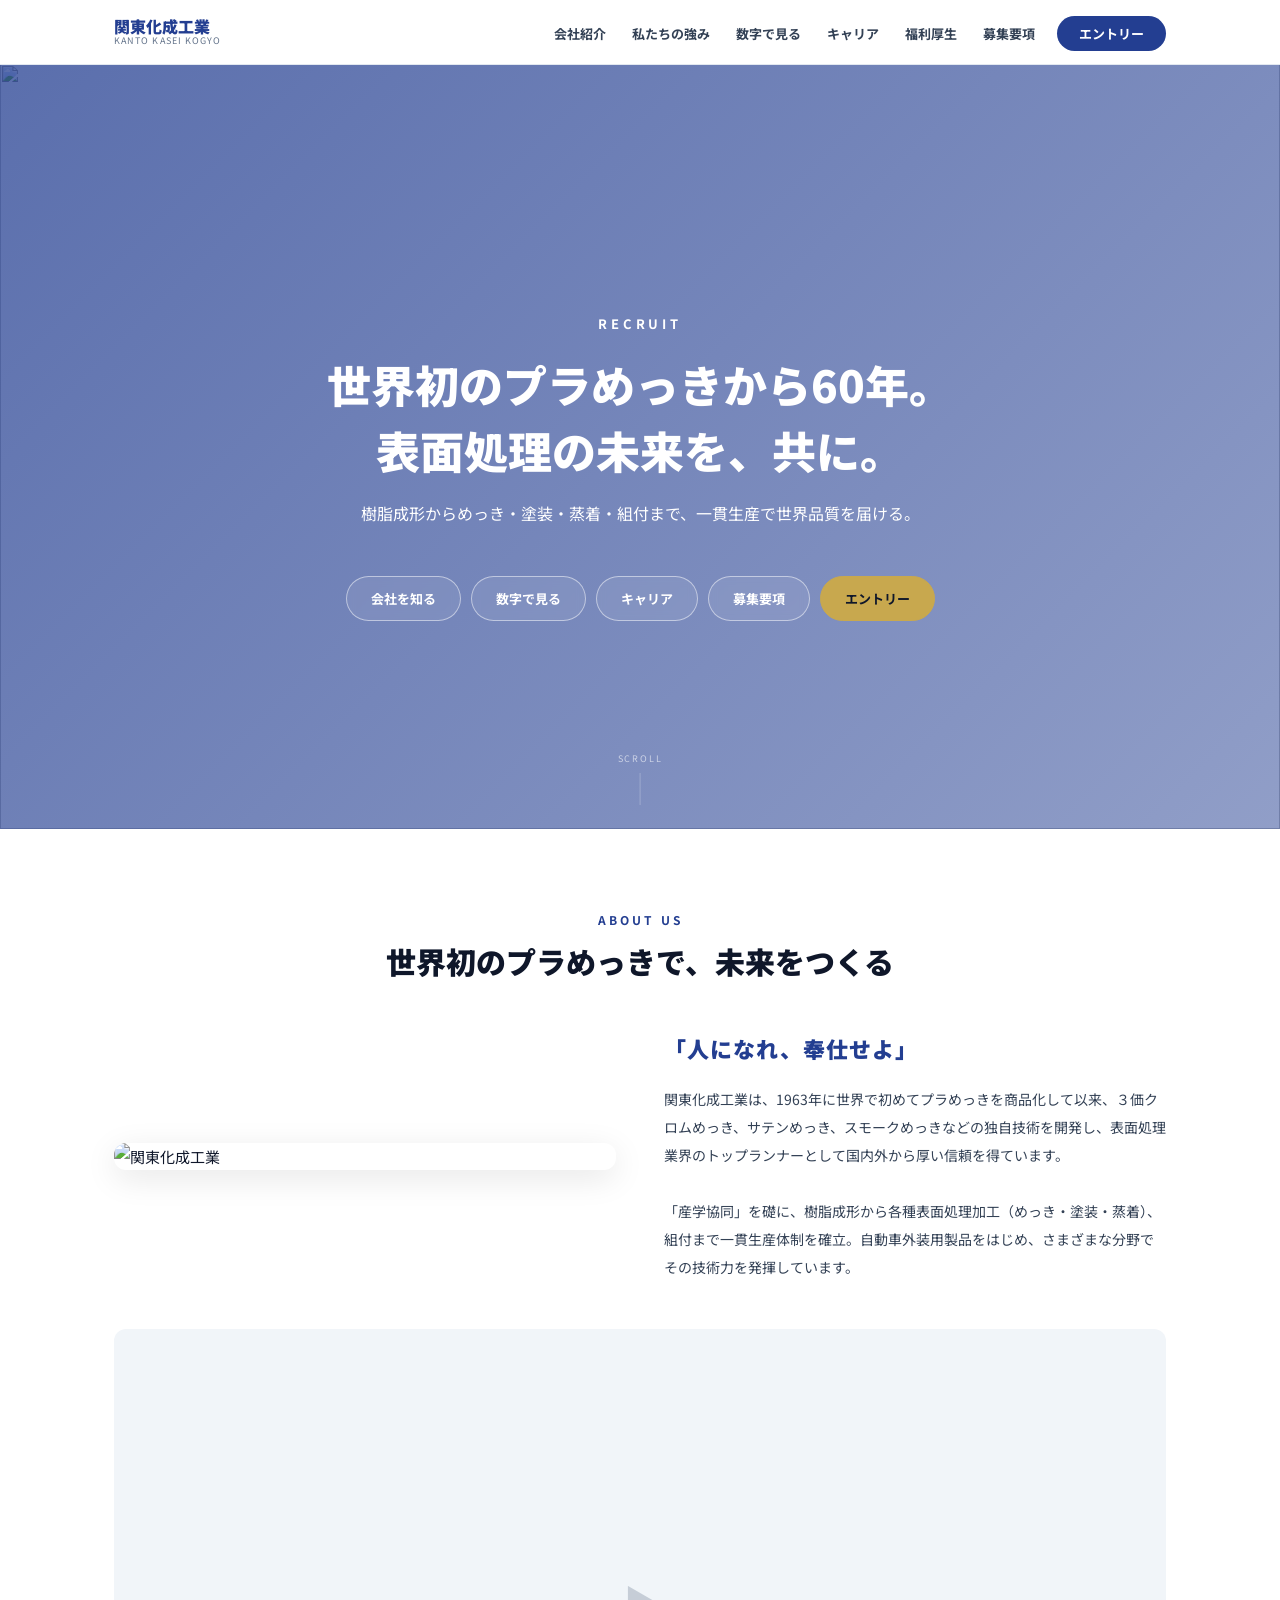
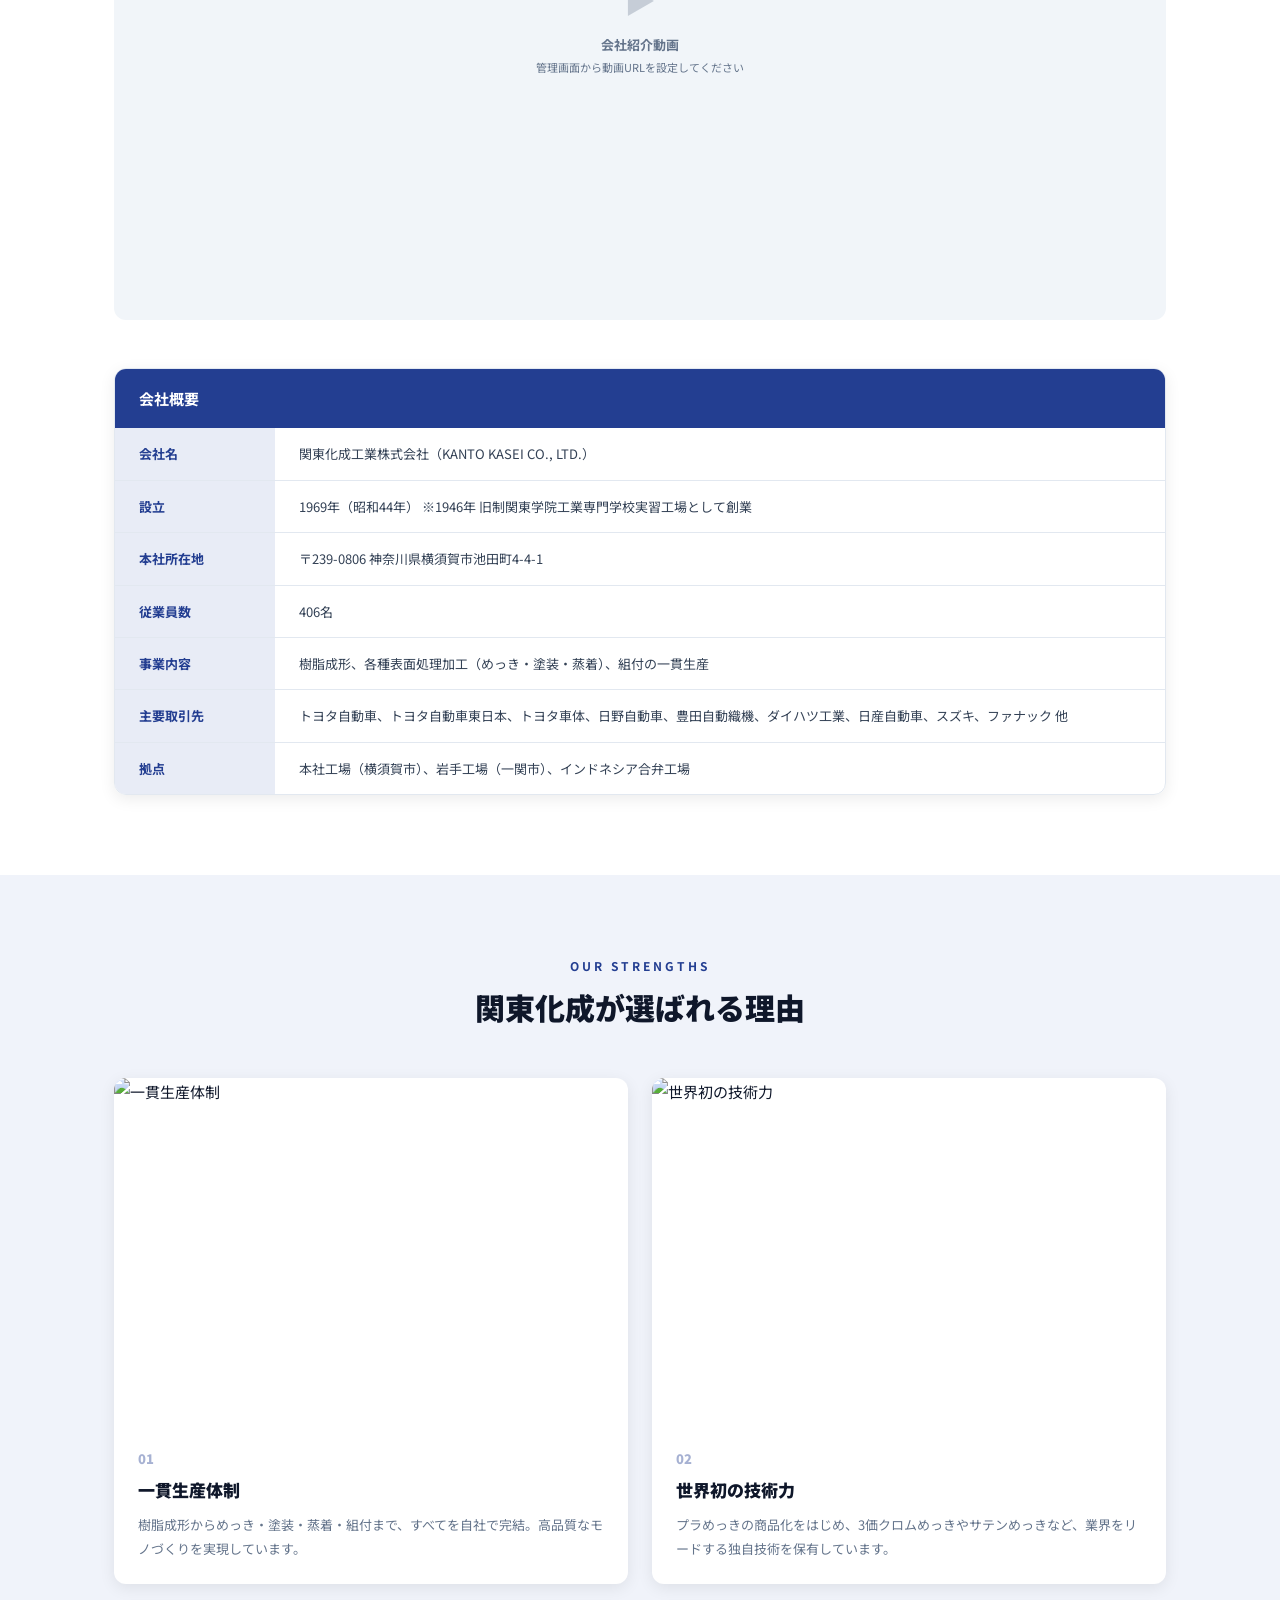
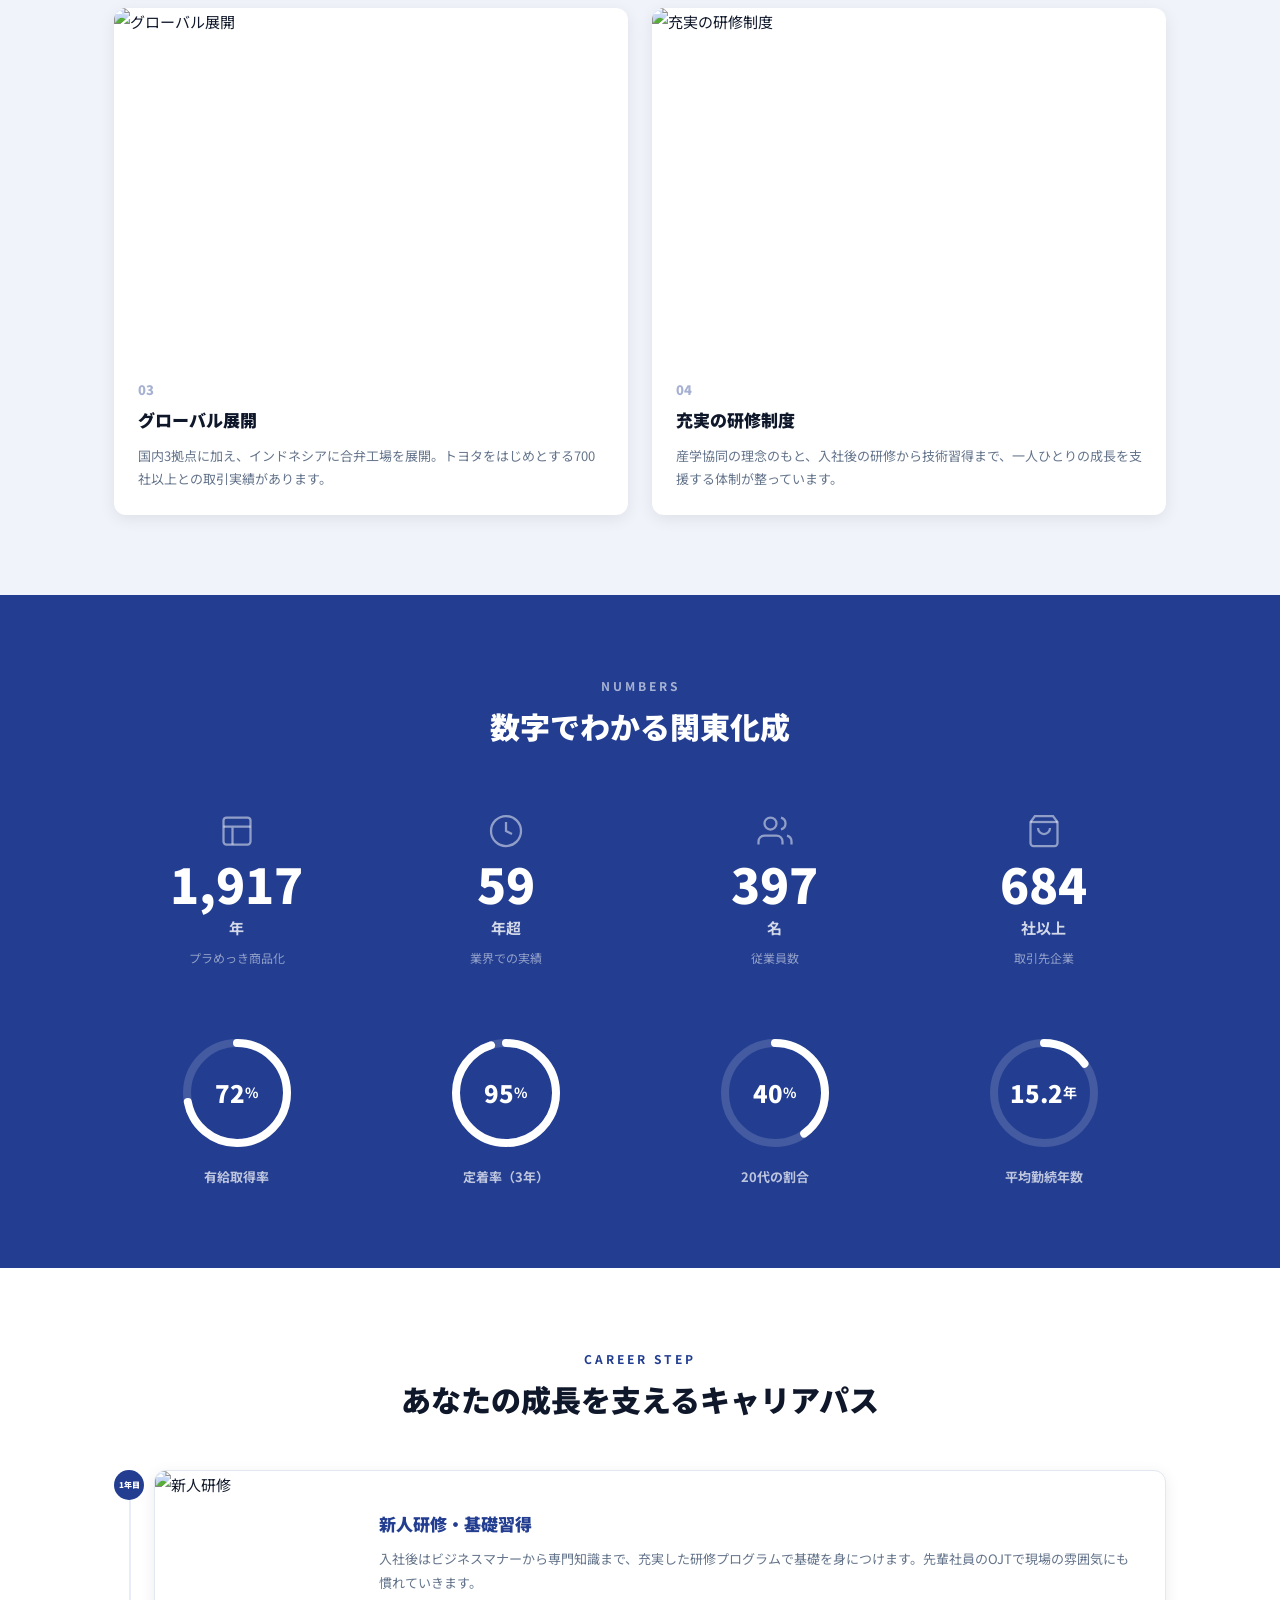
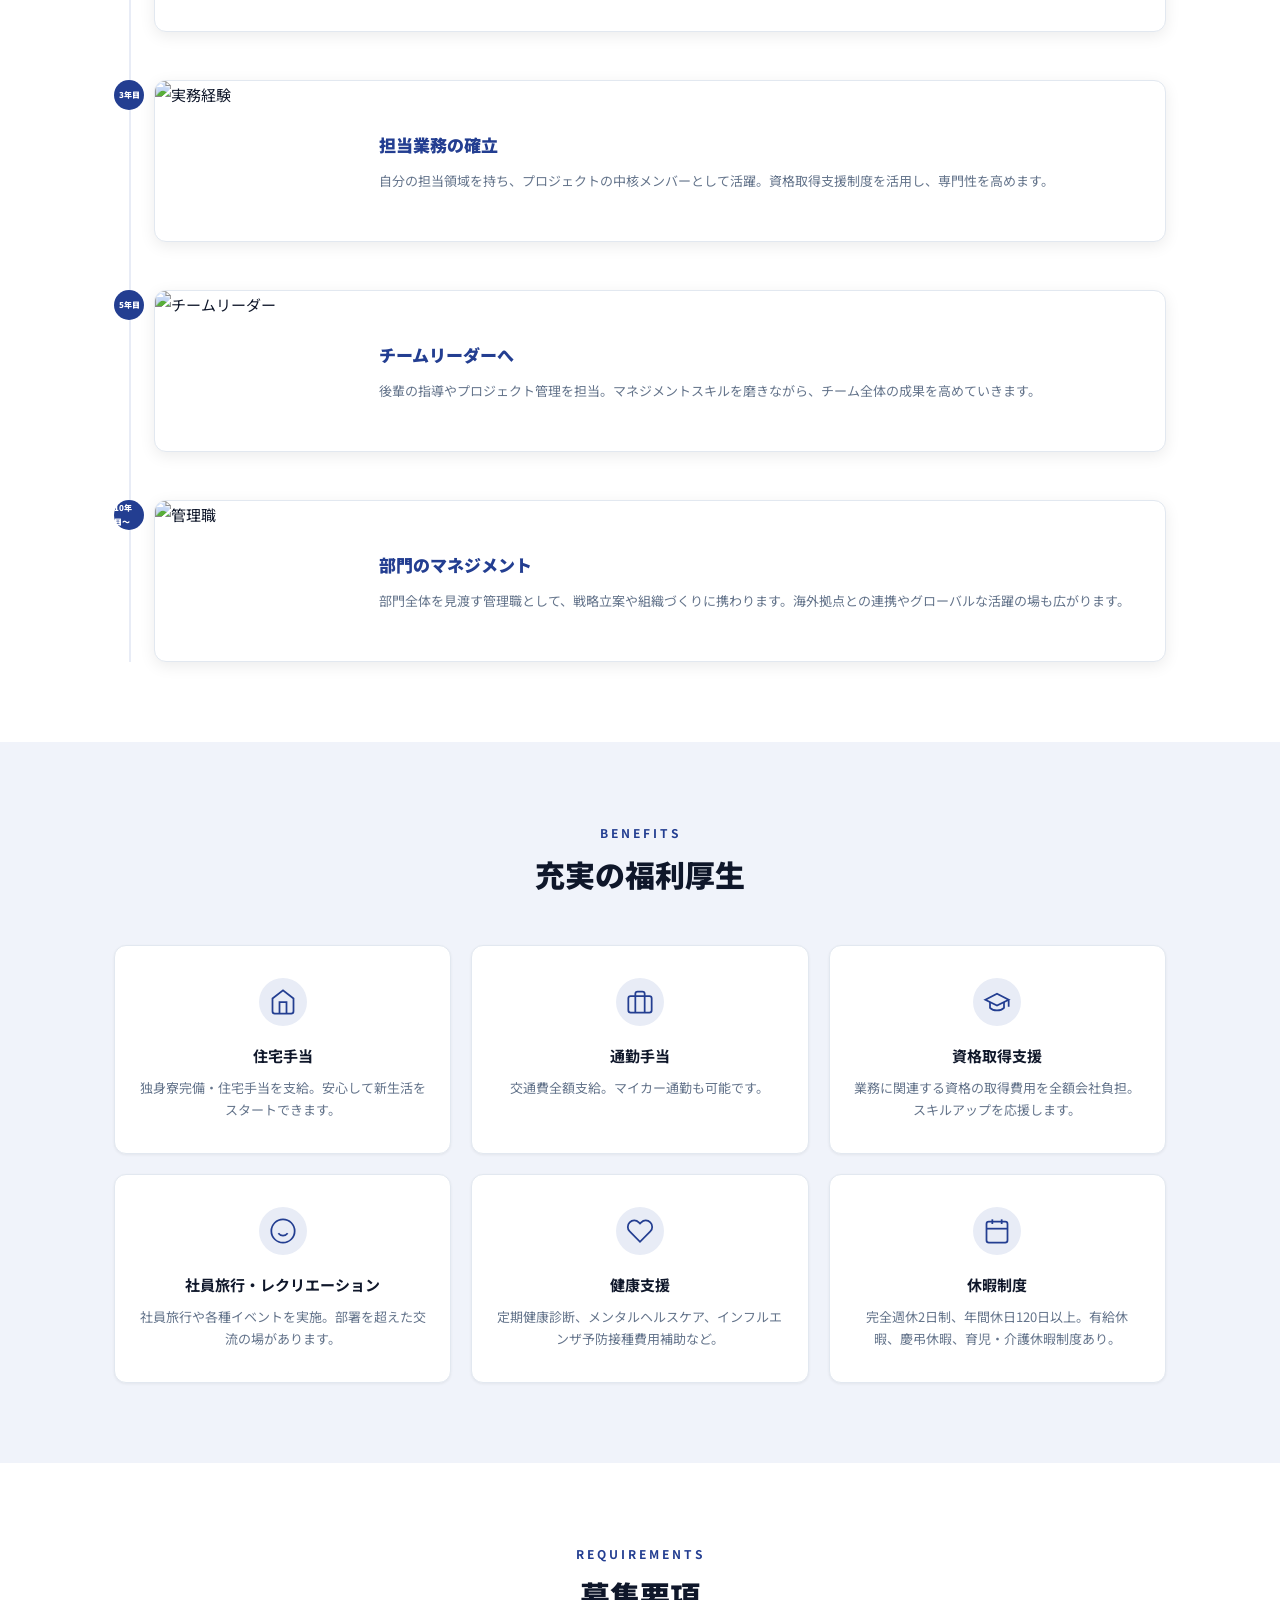
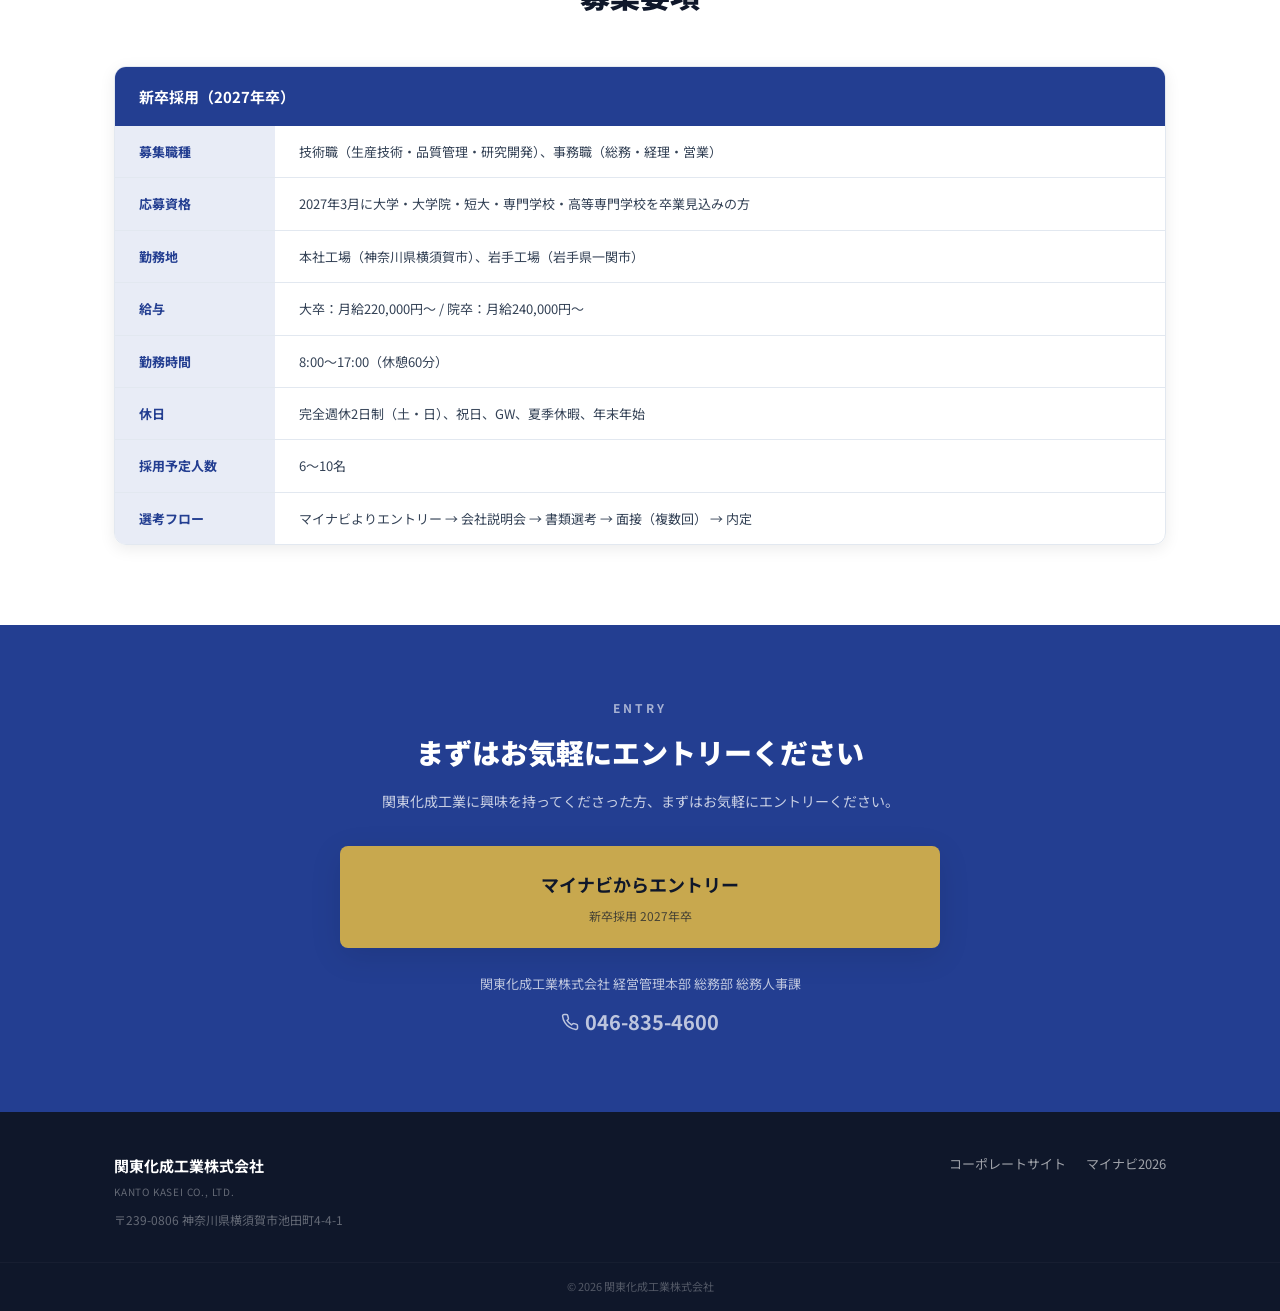
==== commit a69679fb: "Redesign LP with 9-section image-heavy structure (Yamadenki-style) - Expanded from 6 to 9 sections: " ====
--- a/index.html
+++ b/index.html
@@ -7,7 +7,7 @@
   <title>採用情報 | 関東化成工業株式会社</title>
   <link rel="preconnect" href="https://fonts.googleapis.com">
   <link rel="preconnect" href="https://fonts.gstatic.com" crossorigin>
-  <link href="https://fonts.googleapis.com/css2?family=Noto+Sans+JP:wght@300;400;500;700;900&display=swap" rel="stylesheet">
+  <link href="https://fonts.googleapis.com/css2?family=Noto+Sans+JP:wght@400;700;900&display=swap" rel="stylesheet">
   <link rel="stylesheet" href="style.css">
 </head>
 <body>
@@ -20,7 +20,7 @@
         <img src="" alt="" class="logo-img" id="logo-img" style="display:none;">
         <div class="logo-text-wrap" id="logo-text-wrap">
           <span class="logo-text" data-content="logo_text">関東化成工業</span>
-          <span class="logo-sub" data-content="logo_sub">KANTO KASEI</span>
+          <span class="logo-sub" data-content="logo_sub">KANTO KASEI KOGYO</span>
         </div>
       </a>
       <button class="menu-toggle" id="menu-toggle" aria-label="メニューを開く" aria-expanded="false" aria-controls="nav-menu">
@@ -30,9 +30,10 @@
       </button>
       <nav id="nav-menu" class="nav">
         <ul class="nav-list">
-          <li><a href="#about" class="nav-link">私たちについて</a></li>
-          <li><a href="#work" class="nav-link">仕事を知る</a></li>
-          <li><a href="#education" class="nav-link">教育制度</a></li>
+          <li><a href="#about" class="nav-link">会社紹介</a></li>
+          <li><a href="#appeal" class="nav-link">私たちの強み</a></li>
+          <li><a href="#numbers" class="nav-link">数字で見る</a></li>
+          <li><a href="#career" class="nav-link">キャリア</a></li>
           <li><a href="#benefits" class="nav-link">福利厚生</a></li>
           <li><a href="#requirements" class="nav-link">募集要項</a></li>
           <li><a href="#entry" class="nav-link nav-link--cta">エントリー</a></li>
@@ -42,21 +43,25 @@
   </header>
 
   <main id="main">
-    <!-- ヒーロー -->
+    <!-- ① ヒーロー -->
     <section class="hero" id="hero">
       <div class="hero-bg">
-        <img src="https://placehold.co/1920x900/0d2847/ffffff?text=HERO+IMAGE" alt="" class="hero-bg-img" id="hero-bg-img" data-content-img="hero_image" data-visibility="hero_image">
+        <img src="https://placehold.co/1920x900/233e91/ffffff?text=HERO+IMAGE" alt="" class="hero-bg-img" id="hero-bg-img" data-content-img="hero_image" data-visibility="hero_image">
         <video autoplay muted loop playsinline class="hero-bg-video" id="hero-bg-video" style="display:none;" data-visibility="hero_video"></video>
       </div>
       <div class="hero-overlay"></div>
       <div class="hero-content">
         <p class="hero-label" data-animate>RECRUIT</p>
-        <h1 class="hero-title" data-animate data-content="hero_title">技術を磨く、<br>未来を創る。</h1>
-        <p class="hero-subtitle" data-animate data-content="hero_subtitle">世界初のプラめっき商品化から60年。<br>表面処理のエキスパートとして挑戦し続ける仲間を求めています。</p>
-        <div class="hero-actions" data-animate>
-          <a href="#entry" class="btn btn-primary">エントリーはこちら</a>
-          <a href="#about" class="btn btn-ghost">会社を知る</a>
-        </div>
+        <h1 class="hero-title" data-animate data-content="hero_title">世界初のプラめっきから60年。<br>表面処理の未来を、共に。</h1>
+        <p class="hero-subtitle" data-animate data-content="hero_subtitle">樹脂成形からめっき・塗装・蒸着・組付まで、一貫生産で世界品質を届ける。</p>
+      </div>
+      <!-- ページ内導線ボタン -->
+      <div class="hero-nav" data-animate>
+        <a href="#about" class="hero-nav-btn">会社を知る</a>
+        <a href="#numbers" class="hero-nav-btn">数字で見る</a>
+        <a href="#career" class="hero-nav-btn">キャリア</a>
+        <a href="#requirements" class="hero-nav-btn">募集要項</a>
+        <a href="#entry" class="hero-nav-btn hero-nav-btn--accent">エントリー</a>
       </div>
       <div class="hero-scroll">
         <span>SCROLL</span>
@@ -64,29 +69,25 @@
       </div>
     </section>
 
-    <!-- 私たちについて -->
+    <!-- ② 会社紹介 -->
     <section class="section" id="about">
       <div class="container">
         <div class="section-header" data-animate>
-          <span class="section-label">ABOUT US</span>
-          <h2 class="section-title">私たちについて</h2>
-        </div>
-
-        <div class="about-grid" data-animate>
+          <p class="section-label">About us</p>
+          <h2 class="section-title" data-content="about_title">世界初のプラめっきで、未来をつくる</h2>
+        </div>
+        <div class="about-layout" data-animate>
+          <div class="about-photo" data-visibility="about_image_1">
+            <img src="https://placehold.co/600x400/e8ecf4/233e91?text=社屋・集合写真" alt="関東化成工業" data-content-img="about_image_1">
+          </div>
           <div class="about-text">
-            <blockquote class="about-ci">
-              <p data-content="about_ci">「人になれ、奉仕せよ」</p>
-            </blockquote>
+            <p class="about-lead" data-content="about_ci">「人になれ、奉仕せよ」</p>
             <p class="about-desc" data-content="about_desc">関東化成工業は、1963年に世界で初めてプラめっきを商品化して以来、３価クロムめっき、サテンめっき、スモークめっきなどの独自技術を開発し、表面処理業界のトップランナーとして国内外から厚い信頼を得ています。
 
 「産学協同」を礎に、樹脂成形から各種表面処理加工（めっき・塗装・蒸着）、組付まで一貫生産体制を確立。自動車外装用製品をはじめ、さまざまな分野でその技術力を発揮しています。</p>
           </div>
-          <div class="about-media" data-visibility="about_image_1">
-            <img src="https://placehold.co/600x400/0d2847/ffffff?text=工場外観" alt="関東化成工業 工場外観" data-content-img="about_image_1">
-          </div>
-        </div>
-
-        <!-- 会社紹介動画 -->
+        </div>
+
         <div class="video-slot" data-animate data-visibility="about_video">
           <div class="video-container" data-video-id="about_video">
             <div class="video-placeholder">
@@ -97,39 +98,12 @@
           </div>
         </div>
 
-        <!-- 数字で見る -->
-        <div class="stats-row" data-animate>
-          <div class="stat-item">
-            <span class="stat-number" data-target="1963" data-content-attr="stat_1_number">0</span>
-            <span class="stat-unit" data-content="stat_1_unit">年</span>
-            <span class="stat-desc" data-content="stat_1_label">プラめっき商品化</span>
-          </div>
-          <div class="stat-item">
-            <span class="stat-number" data-target="55" data-content-attr="stat_2_number">0</span>
-            <span class="stat-unit" data-content="stat_2_unit">年以上</span>
-            <span class="stat-desc" data-content="stat_2_label">業界での実績</span>
-          </div>
-          <div class="stat-item">
-            <span class="stat-number" data-target="406" data-content-attr="stat_3_number">0</span>
-            <span class="stat-unit" data-content="stat_3_unit">名</span>
-            <span class="stat-desc" data-content="stat_3_label">従業員数</span>
-          </div>
-          <div class="stat-item">
-            <span class="stat-number" data-target="3" data-content-attr="stat_4_number">0</span>
-            <span class="stat-unit" data-content="stat_4_unit">拠点</span>
-            <span class="stat-desc" data-content="stat_4_label">国内外の生産拠点</span>
-          </div>
-        </div>
-
-        <!-- 会社概要テーブル -->
-        <div class="info-table" data-animate>
-          <h3 class="info-table-title">会社概要</h3>
+        <div class="company-table" data-animate>
+          <h3 class="company-table-title">会社概要</h3>
           <dl class="info-list">
             <div class="info-row"><dt>会社名</dt><dd data-content="company_name">関東化成工業株式会社（KANTO KASEI CO., LTD.）</dd></div>
             <div class="info-row"><dt>設立</dt><dd data-content="company_founded">1969年（昭和44年） ※1946年 旧制関東学院工業専門学校実習工場として創業</dd></div>
             <div class="info-row"><dt>本社所在地</dt><dd data-content="company_address">〒239-0806 神奈川県横須賀市池田町4-4-1</dd></div>
-            <div class="info-row"><dt>TEL</dt><dd data-content="company_tel">046-835-4600</dd></div>
-            <div class="info-row"><dt>資本金</dt><dd data-content="company_capital">2億円</dd></div>
             <div class="info-row"><dt>従業員数</dt><dd data-content="company_employees">406名</dd></div>
             <div class="info-row"><dt>事業内容</dt><dd data-content="company_business">樹脂成形、各種表面処理加工（めっき・塗装・蒸着）、組付の一貫生産</dd></div>
             <div class="info-row"><dt>主要取引先</dt><dd data-content="company_clients">トヨタ自動車、トヨタ自動車東日本、トヨタ車体、日野自動車、豊田自動織機、ダイハツ工業、日産自動車、スズキ、ファナック 他</dd></div>
@@ -139,272 +113,336 @@
       </div>
     </section>
 
-    <!-- 仕事を知る -->
-    <section class="section section--accent" id="work">
-      <div class="container">
-        <div class="section-header" data-animate>
-          <span class="section-label">OUR WORK</span>
-          <h2 class="section-title">仕事を知る</h2>
-          <p class="section-subtitle" data-content="work_subtitle">世界をリードする表面処理技術で、あなたの可能性を広げる</p>
-        </div>
-
-        <div class="work-cards" data-animate>
-          <div class="work-card">
-            <div class="work-card-img" data-visibility="work_images">
-              <img src="https://placehold.co/480x320/0d2847/ffffff?text=めっき技術" alt="めっき技術" data-content-img="work_image_1">
-            </div>
-            <div class="work-card-body">
-              <h3 data-content="work_title_1">めっき技術</h3>
-              <p data-content="work_desc_1">プラめっき、３価クロムめっき、サテンめっき、スモークめっき、コンポジットめっき（機能めっき）など、多様なめっき技術で製品に付加価値を与えます。</p>
-            </div>
-          </div>
-          <div class="work-card">
-            <div class="work-card-img" data-visibility="work_images">
-              <img src="https://placehold.co/480x320/0d2847/ffffff?text=塗装・蒸着" alt="塗装・蒸着技術" data-content-img="work_image_2">
-            </div>
-            <div class="work-card-body">
-              <h3 data-content="work_title_2">塗装・蒸着</h3>
-              <p data-content="work_desc_2">高品質な塗装技術と蒸着技術により、製品の外観品質と機能性を高次元で両立。自動車外装部品をはじめ幅広い分野に対応しています。</p>
-            </div>
-          </div>
-          <div class="work-card">
-            <div class="work-card-img" data-visibility="work_images">
-              <img src="https://placehold.co/480x320/0d2847/ffffff?text=樹脂成形" alt="樹脂成形" data-content-img="work_image_3">
-            </div>
-            <div class="work-card-body">
-              <h3 data-content="work_title_3">樹脂成形</h3>
-              <p data-content="work_desc_3">精密な樹脂成形から表面処理、組付けまでの一貫生産体制。お客様のニーズにワンストップで応える生産力が強みです。</p>
-            </div>
-          </div>
-        </div>
-
-        <div class="video-slot" data-animate data-visibility="work_video">
-          <div class="video-container" data-video-id="work_video">
-            <div class="video-placeholder">
-              <div class="video-play-icon">▶</div>
-              <p>仕事紹介動画</p>
-              <span class="video-note">管理画面から動画URLを設定してください</span>
-            </div>
-          </div>
-        </div>
-      </div>
-    </section>
-
-    <!-- 教育制度 -->
-    <section class="section" id="education">
-      <div class="container">
-        <div class="section-header" data-animate>
-          <span class="section-label">EDUCATION</span>
-          <h2 class="section-title">教育制度</h2>
-          <p class="section-subtitle" data-content="education_subtitle">「産学協同」の精神を受け継ぎ、人材育成に力を入れています</p>
-        </div>
-        <div class="feature-cards" data-animate>
-          <div class="feature-card">
-            <div class="feature-card-icon">
-              <svg width="40" height="40" viewBox="0 0 24 24" fill="none" stroke="currentColor" stroke-width="1.5"><path d="M2 3h6a4 4 0 0 1 4 4v14a3 3 0 0 0-3-3H2z"/><path d="M22 3h-6a4 4 0 0 0-4 4v14a3 3 0 0 1 3-3h7z"/></svg>
-            </div>
-            <h3 data-content="edu_title_1">表面処理技術研修</h3>
-            <p data-content="edu_desc_1">最新の表面処理技術を学ぶ研修制度を整備。毎年1〜2名が受講し、専門知識とスキルを深めています。</p>
-          </div>
-          <div class="feature-card">
-            <div class="feature-card-icon">
-              <svg width="40" height="40" viewBox="0 0 24 24" fill="none" stroke="currentColor" stroke-width="1.5"><path d="M22 10v6M2 10l10-5 10 5-10 5z"/><path d="M6 12v5c3 3 12 3 12 0v-5"/></svg>
-            </div>
-            <h3 data-content="edu_title_2">文部科学省認定プログラム</h3>
-            <p data-content="edu_desc_2">「職業実践力育成プログラム」に認定された集中講義を受講可能。過去5名が修了しています。</p>
-          </div>
-          <div class="feature-card">
-            <div class="feature-card-icon">
-              <svg width="40" height="40" viewBox="0 0 24 24" fill="none" stroke="currentColor" stroke-width="1.5"><path d="M17 21v-2a4 4 0 0 0-4-4H5a4 4 0 0 0-4 4v2"/><circle cx="9" cy="7" r="4"/><path d="M23 21v-2a4 4 0 0 0-3-3.87"/><path d="M16 3.13a4 4 0 0 1 0 7.75"/></svg>
-            </div>
-            <h3 data-content="edu_title_3">OJT・メンター制度</h3>
-            <p data-content="edu_desc_3">先輩社員がマンツーマンで指導するOJT制度。実務を通じて着実にスキルアップできる環境です。</p>
-          </div>
-        </div>
-      </div>
-    </section>
-
-    <!-- 福利厚生 -->
-    <section class="section section--accent" id="benefits">
-      <div class="container">
-        <div class="section-header" data-animate>
-          <span class="section-label">BENEFITS</span>
-          <h2 class="section-title">福利厚生</h2>
-          <p class="section-subtitle" data-content="benefits_subtitle">安心して長く働ける環境を整えています</p>
-        </div>
-        <div class="benefit-grid" data-animate>
-          <div class="benefit-item">
-            <div class="benefit-icon"><svg width="28" height="28" viewBox="0 0 24 24" fill="none" stroke="currentColor" stroke-width="2"><path d="M3 9l9-7 9 7v11a2 2 0 0 1-2 2H5a2 2 0 0 1-2-2z"/><polyline points="9 22 9 12 15 12 15 22"/></svg></div>
-            <div><h3 data-content="benefit_title_1">住宅補助</h3><p data-content="benefit_desc_1">住宅手当の支給あり</p></div>
-          </div>
-          <div class="benefit-item">
-            <div class="benefit-icon"><svg width="28" height="28" viewBox="0 0 24 24" fill="none" stroke="currentColor" stroke-width="2"><circle cx="12" cy="12" r="10"/><path d="M12 6v6l4 2"/></svg></div>
-            <div><h3 data-content="benefit_title_2">退職金制度</h3><p data-content="benefit_desc_2">退職金制度完備</p></div>
-          </div>
-          <div class="benefit-item">
-            <div class="benefit-icon"><svg width="28" height="28" viewBox="0 0 24 24" fill="none" stroke="currentColor" stroke-width="2"><path d="M20.84 4.61a5.5 5.5 0 0 0-7.78 0L12 5.67l-1.06-1.06a5.5 5.5 0 0 0-7.78 7.78l1.06 1.06L12 21.23l7.78-7.78 1.06-1.06a5.5 5.5 0 0 0 0-7.78z"/></svg></div>
-            <div><h3 data-content="benefit_title_3">健康サポート</h3><p data-content="benefit_desc_3">各種社会保険完備・定期健康診断</p></div>
-          </div>
-          <div class="benefit-item">
-            <div class="benefit-icon"><svg width="28" height="28" viewBox="0 0 24 24" fill="none" stroke="currentColor" stroke-width="2"><rect x="3" y="4" width="18" height="18" rx="2" ry="2"/><line x1="16" y1="2" x2="16" y2="6"/><line x1="8" y1="2" x2="8" y2="6"/><line x1="3" y1="10" x2="21" y2="10"/></svg></div>
-            <div><h3 data-content="benefit_title_4">休暇制度</h3><p data-content="benefit_desc_4">年次有給休暇・特別休暇</p></div>
-          </div>
-          <div class="benefit-item">
-            <div class="benefit-icon"><svg width="28" height="28" viewBox="0 0 24 24" fill="none" stroke="currentColor" stroke-width="2"><path d="M17 21v-2a4 4 0 0 0-4-4H5a4 4 0 0 0-4 4v2"/><circle cx="9" cy="7" r="4"/><path d="M23 21v-2a4 4 0 0 0-3-3.87"/><path d="M16 3.13a4 4 0 0 1 0 7.75"/></svg></div>
-            <div><h3 data-content="benefit_title_5">サークル活動</h3><p data-content="benefit_desc_5">野球部など社内サークル活動充実</p></div>
-          </div>
-          <div class="benefit-item">
-            <div class="benefit-icon"><svg width="28" height="28" viewBox="0 0 24 24" fill="none" stroke="currentColor" stroke-width="2"><path d="M14 2H6a2 2 0 0 0-2 2v16a2 2 0 0 0 2 2h12a2 2 0 0 0 2-2V8z"/><polyline points="14 2 14 8 20 8"/><line x1="16" y1="13" x2="8" y2="13"/><line x1="16" y1="17" x2="8" y2="17"/></svg></div>
-            <div><h3 data-content="benefit_title_6">福利厚生施設</h3><p data-content="benefit_desc_6">グループ会社によるサービス充実</p></div>
-          </div>
-        </div>
-      </div>
-    </section>
-
-    <!-- 活動紹介 -->
-    <section class="section" id="activities">
-      <div class="container">
-        <div class="section-header" data-animate>
-          <span class="section-label">ACTIVITIES</span>
-          <h2 class="section-title">サークル活動・地域貢献</h2>
-          <p class="section-subtitle" data-content="activities_subtitle">仕事だけじゃない。仲間との絆を深める活動が充実しています。</p>
-        </div>
-        <div class="activity-list" data-animate>
-          <div class="activity-row">
-            <div class="activity-img" data-visibility="activity_images">
-              <img src="https://placehold.co/480x320/0d2847/ffffff?text=野球部" alt="野球部の活動" data-content-img="activity_image_1">
-            </div>
-            <div class="activity-body">
-              <h3 data-content="activity_title_1">野球部</h3>
-              <p data-content="activity_desc_1">社内野球部が活動中。チームワークを大切にし、社員同士の交流の場となっています。</p>
-            </div>
-          </div>
-          <div class="activity-row activity-row--reverse">
-            <div class="activity-img" data-visibility="activity_images">
-              <img src="https://placehold.co/480x320/0d2847/ffffff?text=リトルシニア支援" alt="横須賀三浦リトルシニア" data-content-img="activity_image_2">
-            </div>
-            <div class="activity-body">
-              <h3 data-content="activity_title_2">リトルシニア支援</h3>
-              <p data-content="activity_desc_2">日本リトルシニア中学硬式野球協会 関東連盟所属の「横須賀三浦リトルシニア」を応援。社有マイクロバスでの送迎など、地域の子どもたちの成長を支援しています。</p>
-            </div>
-          </div>
-          <div class="activity-row">
-            <div class="activity-img" data-visibility="activity_images">
-              <img src="https://placehold.co/480x320/0d2847/ffffff?text=地域イベント" alt="地域イベントへの参加" data-content-img="activity_image_3">
-            </div>
-            <div class="activity-body">
-              <h3 data-content="activity_title_3">地域イベント</h3>
-              <p data-content="activity_desc_3">国際フロンティアメッセ（みなと元気めっせ）に出展し「ベスト展示賞/特別賞」を受賞。地域社会への貢献にも積極的に取り組んでいます。</p>
-            </div>
-          </div>
-        </div>
-      </div>
-    </section>
-
-    <!-- 募集要項 -->
-    <section class="section section--accent" id="requirements">
-      <div class="container">
-        <div class="section-header" data-animate>
-          <span class="section-label">REQUIREMENTS</span>
+    <!-- ③ アピールポイント -->
+    <section class="section section--light-blue" id="appeal">
+      <div class="container">
+        <div class="section-header" data-animate>
+          <p class="section-label">Our Strengths</p>
+          <h2 class="section-title" data-content="appeal_title">関東化成が選ばれる理由</h2>
+        </div>
+        <div class="appeal-grid" data-animate>
+          <div class="appeal-card">
+            <div class="appeal-card-img">
+              <img src="https://placehold.co/480x320/dce4f4/233e91?text=一貫生産体制" alt="一貫生産体制" data-content-img="appeal_image_1">
+            </div>
+            <div class="appeal-card-body">
+              <span class="appeal-num">01</span>
+              <h3 data-content="appeal_title_1">一貫生産体制</h3>
+              <p data-content="appeal_desc_1">樹脂成形からめっき・塗装・蒸着・組付まで、すべてを自社で完結。高品質なモノづくりを実現しています。</p>
+            </div>
+          </div>
+          <div class="appeal-card">
+            <div class="appeal-card-img">
+              <img src="https://placehold.co/480x320/dce4f4/233e91?text=世界初の技術力" alt="世界初の技術力" data-content-img="appeal_image_2">
+            </div>
+            <div class="appeal-card-body">
+              <span class="appeal-num">02</span>
+              <h3 data-content="appeal_title_2">世界初の技術力</h3>
+              <p data-content="appeal_desc_2">プラめっきの商品化をはじめ、3価クロムめっきやサテンめっきなど、業界をリードする独自技術を保有しています。</p>
+            </div>
+          </div>
+          <div class="appeal-card">
+            <div class="appeal-card-img">
+              <img src="https://placehold.co/480x320/dce4f4/233e91?text=グローバル展開" alt="グローバル展開" data-content-img="appeal_image_3">
+            </div>
+            <div class="appeal-card-body">
+              <span class="appeal-num">03</span>
+              <h3 data-content="appeal_title_3">グローバル展開</h3>
+              <p data-content="appeal_desc_3">国内3拠点に加え、インドネシアに合弁工場を展開。トヨタをはじめとする700社以上との取引実績があります。</p>
+            </div>
+          </div>
+          <div class="appeal-card">
+            <div class="appeal-card-img">
+              <img src="https://placehold.co/480x320/dce4f4/233e91?text=充実の研修" alt="充実の研修制度" data-content-img="appeal_image_4">
+            </div>
+            <div class="appeal-card-body">
+              <span class="appeal-num">04</span>
+              <h3 data-content="appeal_title_4">充実の研修制度</h3>
+              <p data-content="appeal_desc_4">産学協同の理念のもと、入社後の研修から技術習得まで、一人ひとりの成長を支援する体制が整っています。</p>
+            </div>
+          </div>
+        </div>
+      </div>
+    </section>
+
+    <!-- ④ 数字でわかる関東化成工業 -->
+    <section class="section section--numbers" id="numbers">
+      <div class="container">
+        <div class="section-header" data-animate>
+          <p class="section-label section-label--white">Numbers</p>
+          <h2 class="section-title section-title--white">数字でわかる関東化成</h2>
+        </div>
+        <div class="numbers-grid" data-animate>
+          <!-- 大きな数字 -->
+          <div class="number-card">
+            <div class="number-card-icon">
+              <svg viewBox="0 0 24 24" fill="none" stroke="currentColor" stroke-width="1.5"><rect x="3" y="3" width="18" height="18" rx="2"/><path d="M3 9h18M9 21V9"/></svg>
+            </div>
+            <span class="number-value" data-target="1963" data-content-attr="stat_1_number">0</span>
+            <span class="number-unit" data-content="stat_1_unit">年</span>
+            <span class="number-label" data-content="stat_1_label">プラめっき商品化</span>
+          </div>
+          <div class="number-card">
+            <div class="number-card-icon">
+              <svg viewBox="0 0 24 24" fill="none" stroke="currentColor" stroke-width="1.5"><circle cx="12" cy="12" r="10"/><polyline points="12 6 12 12 16 14"/></svg>
+            </div>
+            <span class="number-value" data-target="60" data-content-attr="stat_2_number">0</span>
+            <span class="number-unit" data-content="stat_2_unit">年超</span>
+            <span class="number-label" data-content="stat_2_label">業界での実績</span>
+          </div>
+          <div class="number-card">
+            <div class="number-card-icon">
+              <svg viewBox="0 0 24 24" fill="none" stroke="currentColor" stroke-width="1.5"><path d="M17 21v-2a4 4 0 0 0-4-4H5a4 4 0 0 0-4 4v2"/><circle cx="9" cy="7" r="4"/><path d="M23 21v-2a4 4 0 0 0-3-3.87"/><path d="M16 3.13a4 4 0 0 1 0 7.75"/></svg>
+            </div>
+            <span class="number-value" data-target="406" data-content-attr="stat_3_number">0</span>
+            <span class="number-unit" data-content="stat_3_unit">名</span>
+            <span class="number-label" data-content="stat_3_label">従業員数</span>
+          </div>
+          <div class="number-card">
+            <div class="number-card-icon">
+              <svg viewBox="0 0 24 24" fill="none" stroke="currentColor" stroke-width="1.5"><path d="M6 2L3 6v14a2 2 0 0 0 2 2h14a2 2 0 0 0 2-2V6l-3-4z"/><line x1="3" y1="6" x2="21" y2="6"/><path d="M16 10a4 4 0 0 1-8 0"/></svg>
+            </div>
+            <span class="number-value" data-target="700" data-content-attr="stat_4_number">0</span>
+            <span class="number-unit" data-content="stat_4_unit">社以上</span>
+            <span class="number-label" data-content="stat_4_label">取引先企業</span>
+          </div>
+        </div>
+
+        <!-- 円グラフエリア -->
+        <div class="chart-grid" data-animate>
+          <div class="chart-card">
+            <div class="pie-chart" data-percent="72" data-color="#ffffff">
+              <svg viewBox="0 0 120 120">
+                <circle class="pie-bg" cx="60" cy="60" r="50"/>
+                <circle class="pie-fill" cx="60" cy="60" r="50"/>
+              </svg>
+              <span class="pie-value">72<small>%</small></span>
+            </div>
+            <p class="chart-label" data-content="chart_label_1">有給取得率</p>
+          </div>
+          <div class="chart-card">
+            <div class="pie-chart" data-percent="95" data-color="#ffffff">
+              <svg viewBox="0 0 120 120">
+                <circle class="pie-bg" cx="60" cy="60" r="50"/>
+                <circle class="pie-fill" cx="60" cy="60" r="50"/>
+              </svg>
+              <span class="pie-value">95<small>%</small></span>
+            </div>
+            <p class="chart-label" data-content="chart_label_2">定着率（3年）</p>
+          </div>
+          <div class="chart-card">
+            <div class="pie-chart" data-percent="40" data-color="#ffffff">
+              <svg viewBox="0 0 120 120">
+                <circle class="pie-bg" cx="60" cy="60" r="50"/>
+                <circle class="pie-fill" cx="60" cy="60" r="50"/>
+              </svg>
+              <span class="pie-value">40<small>%</small></span>
+            </div>
+            <p class="chart-label" data-content="chart_label_3">20代の割合</p>
+          </div>
+          <div class="chart-card">
+            <div class="pie-chart" data-percent="15" data-color="#ffffff">
+              <svg viewBox="0 0 120 120">
+                <circle class="pie-bg" cx="60" cy="60" r="50"/>
+                <circle class="pie-fill" cx="60" cy="60" r="50"/>
+              </svg>
+              <span class="pie-value">15.2<small>年</small></span>
+            </div>
+            <p class="chart-label" data-content="chart_label_4">平均勤続年数</p>
+          </div>
+        </div>
+      </div>
+    </section>
+
+    <!-- ⑤ キャリアステップ -->
+    <section class="section" id="career">
+      <div class="container">
+        <div class="section-header" data-animate>
+          <p class="section-label">Career Step</p>
+          <h2 class="section-title" data-content="career_title">あなたの成長を支える<br class="sp-only">キャリアパス</h2>
+        </div>
+        <div class="timeline" data-animate>
+          <div class="timeline-item">
+            <div class="timeline-marker">
+              <span class="timeline-year">1年目</span>
+            </div>
+            <div class="timeline-content">
+              <div class="timeline-img">
+                <img src="https://placehold.co/320x200/e8ecf4/233e91?text=新人研修" alt="新人研修" data-content-img="career_image_1">
+              </div>
+              <div class="timeline-text">
+                <h3 data-content="career_title_1">新人研修・基礎習得</h3>
+                <p data-content="career_desc_1">入社後はビジネスマナーから専門知識まで、充実した研修プログラムで基礎を身につけます。先輩社員のOJTで現場の雰囲気にも慣れていきます。</p>
+              </div>
+            </div>
+          </div>
+          <div class="timeline-item">
+            <div class="timeline-marker">
+              <span class="timeline-year">3年目</span>
+            </div>
+            <div class="timeline-content">
+              <div class="timeline-img">
+                <img src="https://placehold.co/320x200/e8ecf4/233e91?text=実務経験" alt="実務経験" data-content-img="career_image_2">
+              </div>
+              <div class="timeline-text">
+                <h3 data-content="career_title_2">担当業務の確立</h3>
+                <p data-content="career_desc_2">自分の担当領域を持ち、プロジェクトの中核メンバーとして活躍。資格取得支援制度を活用し、専門性を高めます。</p>
+              </div>
+            </div>
+          </div>
+          <div class="timeline-item">
+            <div class="timeline-marker">
+              <span class="timeline-year">5年目</span>
+            </div>
+            <div class="timeline-content">
+              <div class="timeline-img">
+                <img src="https://placehold.co/320x200/e8ecf4/233e91?text=リーダー" alt="チームリーダー" data-content-img="career_image_3">
+              </div>
+              <div class="timeline-text">
+                <h3 data-content="career_title_3">チームリーダーへ</h3>
+                <p data-content="career_desc_3">後輩の指導やプロジェクト管理を担当。マネジメントスキルを磨きながら、チーム全体の成果を高めていきます。</p>
+              </div>
+            </div>
+          </div>
+          <div class="timeline-item">
+            <div class="timeline-marker">
+              <span class="timeline-year">10年目〜</span>
+            </div>
+            <div class="timeline-content">
+              <div class="timeline-img">
+                <img src="https://placehold.co/320x200/e8ecf4/233e91?text=管理職" alt="管理職" data-content-img="career_image_4">
+              </div>
+              <div class="timeline-text">
+                <h3 data-content="career_title_4">部門のマネジメント</h3>
+                <p data-content="career_desc_4">部門全体を見渡す管理職として、戦略立案や組織づくりに携わります。海外拠点との連携やグローバルな活躍の場も広がります。</p>
+              </div>
+            </div>
+          </div>
+        </div>
+      </div>
+    </section>
+
+    <!-- ⑥ 福利厚生 -->
+    <section class="section section--light-blue" id="benefits">
+      <div class="container">
+        <div class="section-header" data-animate>
+          <p class="section-label">Benefits</p>
+          <h2 class="section-title" data-content="benefits_title">充実の福利厚生</h2>
+        </div>
+        <div class="benefits-grid" data-animate>
+          <div class="benefit-card">
+            <div class="benefit-icon">
+              <svg viewBox="0 0 24 24" fill="none" stroke="currentColor" stroke-width="1.5"><path d="M3 9l9-7 9 7v11a2 2 0 0 1-2 2H5a2 2 0 0 1-2-2z"/><polyline points="9 22 9 12 15 12 15 22"/></svg>
+            </div>
+            <h3 data-content="benefit_title_1">住宅手当</h3>
+            <p data-content="benefit_desc_1">独身寮完備・住宅手当を支給。安心して新生活をスタートできます。</p>
+          </div>
+          <div class="benefit-card">
+            <div class="benefit-icon">
+              <svg viewBox="0 0 24 24" fill="none" stroke="currentColor" stroke-width="1.5"><rect x="2" y="7" width="20" height="14" rx="2"/><path d="M16 21V5a2 2 0 0 0-2-2h-4a2 2 0 0 0-2 2v16"/></svg>
+            </div>
+            <h3 data-content="benefit_title_2">通勤手当</h3>
+            <p data-content="benefit_desc_2">交通費全額支給。マイカー通勤も可能です。</p>
+          </div>
+          <div class="benefit-card">
+            <div class="benefit-icon">
+              <svg viewBox="0 0 24 24" fill="none" stroke="currentColor" stroke-width="1.5"><path d="M22 10v6M2 10l10-5 10 5-10 5z"/><path d="M6 12v5c3 3 9 3 12 0v-5"/></svg>
+            </div>
+            <h3 data-content="benefit_title_3">資格取得支援</h3>
+            <p data-content="benefit_desc_3">業務に関連する資格の取得費用を全額会社負担。スキルアップを応援します。</p>
+          </div>
+          <div class="benefit-card">
+            <div class="benefit-icon">
+              <svg viewBox="0 0 24 24" fill="none" stroke="currentColor" stroke-width="1.5"><circle cx="12" cy="12" r="10"/><path d="M8 14s1.5 2 4 2 4-2 4-2"/><line x1="9" y1="9" x2="9.01" y2="9"/><line x1="15" y1="9" x2="15.01" y2="9"/></svg>
+            </div>
+            <h3 data-content="benefit_title_4">社員旅行・レクリエーション</h3>
+            <p data-content="benefit_desc_4">社員旅行や各種イベントを実施。部署を超えた交流の場があります。</p>
+          </div>
+          <div class="benefit-card">
+            <div class="benefit-icon">
+              <svg viewBox="0 0 24 24" fill="none" stroke="currentColor" stroke-width="1.5"><path d="M20.84 4.61a5.5 5.5 0 0 0-7.78 0L12 5.67l-1.06-1.06a5.5 5.5 0 0 0-7.78 7.78l1.06 1.06L12 21.23l7.78-7.78 1.06-1.06a5.5 5.5 0 0 0 0-7.78z"/></svg>
+            </div>
+            <h3 data-content="benefit_title_5">健康支援</h3>
+            <p data-content="benefit_desc_5">定期健康診断、メンタルヘルスケア、インフルエンザ予防接種費用補助など。</p>
+          </div>
+          <div class="benefit-card">
+            <div class="benefit-icon">
+              <svg viewBox="0 0 24 24" fill="none" stroke="currentColor" stroke-width="1.5"><rect x="3" y="4" width="18" height="18" rx="2"/><line x1="16" y1="2" x2="16" y2="6"/><line x1="8" y1="2" x2="8" y2="6"/><line x1="3" y1="10" x2="21" y2="10"/></svg>
+            </div>
+            <h3 data-content="benefit_title_6">休暇制度</h3>
+            <p data-content="benefit_desc_6">完全週休2日制、年間休日120日以上。有給休暇、慶弔休暇、育児・介護休暇制度あり。</p>
+          </div>
+        </div>
+      </div>
+    </section>
+
+    <!-- ⑦ 募集要項 -->
+    <section class="section" id="requirements">
+      <div class="container">
+        <div class="section-header" data-animate>
+          <p class="section-label">Requirements</p>
           <h2 class="section-title">募集要項</h2>
         </div>
-        <div class="req-card" data-animate>
-          <h3 class="req-type" data-content="req_type">新卒採用（2027年卒）</h3>
+        <div class="req-table" data-animate>
+          <h3 class="req-table-title" data-content="req_type">新卒採用（2027年卒）</h3>
           <dl class="info-list">
             <div class="info-row"><dt>募集職種</dt><dd data-content="req_positions">技術職（生産技術・品質管理・研究開発）、事務職（総務・経理・営業）</dd></div>
             <div class="info-row"><dt>応募資格</dt><dd data-content="req_qualifications">2027年3月に大学・大学院・短大・専門学校・高等専門学校を卒業見込みの方</dd></div>
             <div class="info-row"><dt>勤務地</dt><dd data-content="req_location">本社工場（神奈川県横須賀市）、岩手工場（岩手県一関市）</dd></div>
+            <div class="info-row"><dt>給与</dt><dd data-content="req_salary">大卒：月給220,000円〜 / 院卒：月給240,000円〜</dd></div>
+            <div class="info-row"><dt>勤務時間</dt><dd data-content="req_hours">8:00〜17:00（休憩60分）</dd></div>
+            <div class="info-row"><dt>休日</dt><dd data-content="req_holidays">完全週休2日制（土・日）、祝日、GW、夏季休暇、年末年始</dd></div>
             <div class="info-row"><dt>採用予定人数</dt><dd data-content="req_count">6〜10名</dd></div>
             <div class="info-row"><dt>選考フロー</dt><dd data-content="req_flow">マイナビよりエントリー → 会社説明会 → 書類選考 → 面接（複数回） → 内定</dd></div>
           </dl>
         </div>
-
-        <div class="selection-flow" data-animate>
-          <h3 class="selection-flow-title">選考の流れ</h3>
-          <div class="flow-steps">
-            <div class="flow-step"><span class="flow-num">1</span><span class="flow-text">エントリー</span></div>
-            <div class="flow-step"><span class="flow-num">2</span><span class="flow-text">会社説明会</span></div>
-            <div class="flow-step"><span class="flow-num">3</span><span class="flow-text">書類選考</span></div>
-            <div class="flow-step"><span class="flow-num">4</span><span class="flow-text">面接</span></div>
-            <div class="flow-step"><span class="flow-num">5</span><span class="flow-text">内定</span></div>
-          </div>
-        </div>
-
-        <div class="event-area" data-animate>
-          <h3>開催中のイベント</h3>
-          <div class="event-cards">
-            <div class="event-card">
-              <span class="event-badge">受付中</span>
-              <h4 data-content="event_title_1">1DAY職場体験</h4>
-              <p data-content="event_desc_1">実際の製造現場を体験できるプログラムです。表面処理技術の世界を肌で感じてみませんか？</p>
-            </div>
-            <div class="event-card">
-              <span class="event-badge">受付中</span>
-              <h4 data-content="event_title_2">Webセミナー</h4>
-              <p data-content="event_desc_2">オンラインで参加可能な会社説明会。関東化成工業の魅力を詳しくご紹介します。</p>
-            </div>
-          </div>
-        </div>
-      </div>
-    </section>
-
-    <!-- エントリー -->
-    <section class="entry-section" id="entry">
-      <div class="container">
-        <div class="section-header" data-animate>
-          <span class="section-label section-label--light">ENTRY</span>
-          <h2 class="section-title section-title--light">エントリー・お問い合わせ</h2>
-          <p class="entry-desc" data-content="entry_desc">関東化成工業に興味を持ってくださった方、まずはお気軽にエントリーください。</p>
-        </div>
-        <div class="entry-cta" data-animate>
-          <a href="https://job.mynavi.jp/26/pc/search/corp50547/outline.html" target="_blank" rel="noopener noreferrer" class="btn btn-entry" id="entry-link">
-            <span class="btn-entry-label">マイナビからエントリー</span>
-            <span class="btn-entry-sub">新卒採用 2027年卒</span>
-          </a>
-        </div>
-        <div class="entry-contact" data-animate>
-          <p data-content="entry_department">関東化成工業株式会社 経営管理本部 総務部 総務人事課</p>
-          <p class="entry-tel">
-            <svg width="18" height="18" viewBox="0 0 24 24" fill="none" stroke="currentColor" stroke-width="2"><path d="M22 16.92v3a2 2 0 0 1-2.18 2 19.79 19.79 0 0 1-8.63-3.07 19.5 19.5 0 0 1-6-6 19.79 19.79 0 0 1-3.07-8.67A2 2 0 0 1 4.11 2h3a2 2 0 0 1 2 1.72 12.84 12.84 0 0 0 .7 2.81 2 2 0 0 1-.45 2.11L8.09 9.91a16 16 0 0 0 6 6l1.27-1.27a2 2 0 0 1 2.11-.45 12.84 12.84 0 0 0 2.81.7A2 2 0 0 1 22 16.92z"/></svg>
-            <span data-content="entry_tel">046-835-4600</span>
-          </p>
+      </div>
+    </section>
+
+    <!-- ⑧ エントリーCTA -->
+    <section class="section section--cta" id="entry">
+      <div class="container">
+        <div class="cta-inner" data-animate>
+          <p class="section-label section-label--white">Entry</p>
+          <h2 class="cta-title">まずはお気軽にエントリーください</h2>
+          <p class="cta-desc" data-content="entry_desc">関東化成工業に興味を持ってくださった方、まずはお気軽にエントリーください。</p>
+          <div class="cta-buttons">
+            <a href="https://job.mynavi.jp/26/pc/search/corp50547/outline.html" target="_blank" rel="noopener noreferrer" class="btn btn-cta" id="entry-link">
+              <span class="btn-cta-main">マイナビからエントリー</span>
+              <span class="btn-cta-sub">新卒採用 2027年卒</span>
+            </a>
+          </div>
+          <div class="cta-contact">
+            <p data-content="entry_department">関東化成工業株式会社 経営管理本部 総務部 総務人事課</p>
+            <p class="cta-tel">
+              <svg width="18" height="18" viewBox="0 0 24 24" fill="none" stroke="currentColor" stroke-width="2"><path d="M22 16.92v3a2 2 0 0 1-2.18 2 19.79 19.79 0 0 1-8.63-3.07 19.5 19.5 0 0 1-6-6 19.79 19.79 0 0 1-3.07-8.67A2 2 0 0 1 4.11 2h3a2 2 0 0 1 2 1.72 12.84 12.84 0 0 0 .7 2.81 2 2 0 0 1-.45 2.11L8.09 9.91a16 16 0 0 0 6 6l1.27-1.27a2 2 0 0 1 2.11-.45 12.84 12.84 0 0 0 2.81.7A2 2 0 0 1 22 16.92z"/></svg>
+              <a href="tel:046-835-4600"><span data-content="entry_tel">046-835-4600</span></a>
+            </p>
+          </div>
         </div>
       </div>
     </section>
   </main>
 
-  <!-- トップへ戻る -->
   <button class="back-to-top" id="back-to-top" aria-label="ページトップへ戻る">
-    <svg width="20" height="20" viewBox="0 0 24 24" fill="none" stroke="currentColor" stroke-width="2.5" stroke-linecap="round" stroke-linejoin="round"><polyline points="18 15 12 9 6 15"/></svg>
+    <svg width="20" height="20" viewBox="0 0 24 24" fill="none" stroke="currentColor" stroke-width="2.5"><polyline points="18 15 12 9 6 15"/></svg>
   </button>
 
-  <!-- フッター -->
   <footer class="footer">
     <div class="container footer-inner">
-      <div class="footer-col">
+      <div class="footer-left">
         <p class="footer-logo">関東化成工業株式会社</p>
         <p class="footer-en">KANTO KASEI CO., LTD.</p>
-        <p class="footer-addr">〒239-0806<br>神奈川県横須賀市池田町4-4-1<br>TEL: 046-835-4600</p>
-      </div>
-      <div class="footer-col">
-        <h3 class="footer-heading">採用情報</h3>
-        <ul class="footer-nav">
-          <li><a href="#about">私たちについて</a></li>
-          <li><a href="#work">仕事を知る</a></li>
-          <li><a href="#education">教育制度</a></li>
-          <li><a href="#benefits">福利厚生</a></li>
-          <li><a href="#requirements">募集要項</a></li>
-        </ul>
-      </div>
-      <div class="footer-col">
-        <h3 class="footer-heading">関連リンク</h3>
-        <ul class="footer-nav">
+        <p class="footer-addr">〒239-0806 神奈川県横須賀市池田町4-4-1</p>
+      </div>
+      <div class="footer-right">
+        <ul class="footer-links">
           <li><a href="https://kanto-kasei-kogyo.com/" target="_blank" rel="noopener noreferrer">コーポレートサイト</a></li>
           <li><a href="https://job.mynavi.jp/26/pc/search/corp50547/outline.html" target="_blank" rel="noopener noreferrer">マイナビ2026</a></li>
         </ul>
       </div>
     </div>
-    <div class="footer-bottom"><div class="container"><p>&copy; 2026 関東化成工業株式会社 All Rights Reserved.</p></div></div>
+    <div class="footer-bottom"><p>&copy; 2026 関東化成工業株式会社</p></div>
   </footer>
 
   <script src="storage.js"></script>
--- a/style.css
+++ b/style.css
@@ -1,371 +1,350 @@
 /* ============================================
-   関東化成工業 採用LP — Simple & Clean Design
+   関東化成工業 採用LP — 山電器風・白ベース＋ブルーアクセント
    ============================================ */
-
-/* --- Reset & Base --- */
 *, *::before, *::after { margin: 0; padding: 0; box-sizing: border-box; }
 
 :root {
-  --navy: #0d2847;
-  --navy-light: #1a3a5c;
-  --blue: #0078d4;
-  --blue-light: #e8f4fd;
-  --gold: #c8a84e;
-  --bg: #ffffff;
-  --bg-alt: #f6f8fb;
-  --text: #1e293b;
-  --text-light: #64748b;
-  --text-lighter: #94a3b8;
-  --border: #e2e8f0;
+  --primary: #233e91;
+  --primary-light: #2d4ea6;
+  --primary-pale: #e8ecf6;
+  --primary-bg: #f0f3fa;
+  --accent: #c8a84e;
+  --white: #ffffff;
+  --gray-50: #f8fafc;
+  --gray-100: #f1f5f9;
+  --gray-200: #e2e8f0;
+  --gray-300: #cbd5e1;
+  --gray-500: #64748b;
+  --gray-700: #334155;
+  --gray-900: #0f172a;
   --radius: 8px;
-  --shadow: 0 1px 3px rgba(0,0,0,0.08);
-  --shadow-md: 0 4px 12px rgba(0,0,0,0.1);
-  --transition: 0.3s ease;
+  --radius-lg: 12px;
+  --shadow: 0 1px 3px rgba(0,0,0,0.06);
+  --shadow-md: 0 4px 16px rgba(0,0,0,0.08);
+  --shadow-lg: 0 8px 32px rgba(0,0,0,0.10);
   --font: "Noto Sans JP", sans-serif;
   --max-w: 1100px;
 }
 
-html { scroll-behavior: smooth; scroll-padding-top: 72px; }
-body { font-family: var(--font); color: var(--text); background: var(--bg); line-height: 1.8; font-size: 15px; -webkit-font-smoothing: antialiased; }
+html { scroll-behavior: smooth; scroll-padding-top: 64px; }
+body { font-family: var(--font); color: var(--gray-900); background: var(--white); line-height: 1.8; font-size: 15px; }
 img { max-width: 100%; height: auto; display: block; }
-a { color: var(--blue); text-decoration: none; }
+a { color: inherit; text-decoration: none; }
 ul { list-style: none; }
-
 .container { max-width: var(--max-w); margin: 0 auto; padding: 0 24px; }
-.skip-link { position: absolute; top: -100%; left: 16px; background: var(--navy); color: #fff; padding: 8px 16px; z-index: 1000; border-radius: var(--radius); }
+.skip-link { position: absolute; top: -100%; left: 16px; background: var(--primary); color: #fff; padding: 8px 16px; z-index: 1000; border-radius: var(--radius); }
 .skip-link:focus { top: 8px; }
-
-/* --- Header --- */
+.sp-only { display: none; }
+
+/* ── Header ── */
 .header {
   position: fixed; top: 0; left: 0; right: 0; z-index: 100;
-  background: rgba(255,255,255,0.96); backdrop-filter: blur(8px);
-  border-bottom: 1px solid var(--border);
-  transition: var(--transition);
-}
-.header.scrolled { box-shadow: var(--shadow); }
+  background: rgba(255,255,255,0.97); backdrop-filter: blur(8px);
+  border-bottom: 1px solid var(--gray-200); transition: box-shadow .3s;
+}
+.header.scrolled { box-shadow: 0 2px 12px rgba(0,0,0,0.06); }
 .header-inner {
   max-width: var(--max-w); margin: 0 auto; padding: 0 24px;
   display: flex; align-items: center; justify-content: space-between; height: 64px;
 }
-.logo { display: flex; align-items: center; gap: 8px; text-decoration: none; color: var(--navy); }
+.logo { display: flex; align-items: center; gap: 10px; }
 .logo-img { height: 36px; width: auto; }
 .logo-text-wrap { display: flex; flex-direction: column; line-height: 1.2; }
-.logo-text { font-size: 16px; font-weight: 700; letter-spacing: 0.04em; }
-.logo-sub { font-size: 10px; color: var(--text-light); letter-spacing: 0.12em; }
-
-.nav-list { display: flex; gap: 4px; align-items: center; }
-.nav-link {
-  display: block; padding: 6px 14px; font-size: 13px; font-weight: 500;
-  color: var(--text); border-radius: var(--radius); transition: var(--transition);
-}
-.nav-link:hover { color: var(--blue); background: var(--blue-light); }
-.nav-link--cta {
-  background: var(--navy); color: #fff !important; padding: 8px 20px;
-  border-radius: 100px; margin-left: 8px;
-}
-.nav-link--cta:hover { background: var(--navy-light); }
-
+.logo-text { font-size: 16px; font-weight: 900; color: var(--primary); }
+.logo-sub { font-size: 9px; color: var(--gray-500); letter-spacing: 0.12em; }
+.nav-list { display: flex; gap: 2px; align-items: center; }
+.nav-link { padding: 6px 12px; font-size: 13px; font-weight: 700; color: var(--gray-700); border-radius: var(--radius); transition: .2s; }
+.nav-link:hover { background: var(--primary-pale); color: var(--primary); }
+.nav-link--cta { background: var(--primary); color: #fff !important; padding: 8px 22px; border-radius: 100px; margin-left: 8px; }
+.nav-link--cta:hover { background: var(--primary-light); }
 .menu-toggle { display: none; background: none; border: none; cursor: pointer; padding: 8px; }
-.menu-bar { display: block; width: 22px; height: 2px; background: var(--navy); margin: 5px 0; transition: var(--transition); border-radius: 2px; }
-
-/* --- Hero --- */
+.menu-bar { display: block; width: 22px; height: 2px; background: var(--primary); margin: 5px 0; transition: .2s; border-radius: 1px; }
+
+/* ── Hero ── */
 .hero {
-  position: relative; min-height: 85vh; display: flex; align-items: center; justify-content: center;
-  overflow: hidden; margin-top: 64px;
+  position: relative; min-height: 85vh; display: flex; flex-direction: column;
+  align-items: center; justify-content: center; overflow: hidden; margin-top: 64px;
 }
 .hero-bg { position: absolute; inset: 0; }
 .hero-bg img, .hero-bg video { width: 100%; height: 100%; object-fit: cover; }
-.hero-overlay { position: absolute; inset: 0; background: linear-gradient(135deg, rgba(13,40,71,0.75), rgba(13,40,71,0.5)); }
-.hero-content { position: relative; z-index: 2; text-align: center; color: #fff; padding: 40px 24px; max-width: 720px; }
-.hero-label { font-size: 13px; letter-spacing: 0.3em; margin-bottom: 20px; opacity: 0.8; }
-.hero-title { font-size: clamp(28px, 5vw, 48px); font-weight: 900; line-height: 1.4; margin-bottom: 20px; }
-.hero-subtitle { font-size: clamp(14px, 2vw, 17px); line-height: 1.9; opacity: 0.9; margin-bottom: 36px; font-weight: 300; }
-.hero-actions { display: flex; gap: 12px; justify-content: center; flex-wrap: wrap; }
+.hero-overlay { position: absolute; inset: 0; background: linear-gradient(135deg, rgba(35,62,145,0.75) 0%, rgba(35,62,145,0.50) 100%); }
+.hero-content { position: relative; z-index: 2; text-align: center; color: #fff; padding: 40px 24px 24px; max-width: 720px; }
+.hero-label { font-size: 13px; letter-spacing: 0.3em; font-weight: 700; opacity: 0.7; margin-bottom: 16px; }
+.hero-title { font-size: clamp(26px, 4.5vw, 44px); font-weight: 900; line-height: 1.5; margin-bottom: 16px; }
+.hero-subtitle { font-size: clamp(13px, 2vw, 16px); line-height: 1.8; opacity: 0.85; font-weight: 400; }
+
+/* ── Hero Nav Buttons ── */
+.hero-nav {
+  position: relative; z-index: 2; display: flex; flex-wrap: wrap; gap: 10px;
+  justify-content: center; padding: 24px 24px 0; max-width: 700px;
+}
+.hero-nav-btn {
+  display: inline-flex; align-items: center; gap: 4px;
+  padding: 10px 24px; font-size: 13px; font-weight: 700; color: #fff;
+  border: 1.5px solid rgba(255,255,255,0.5); border-radius: 100px;
+  transition: .2s; backdrop-filter: blur(4px); background: rgba(255,255,255,0.08);
+}
+.hero-nav-btn:hover { background: rgba(255,255,255,0.2); border-color: #fff; }
+.hero-nav-btn--accent { background: var(--accent); border-color: var(--accent); color: var(--gray-900); }
+.hero-nav-btn--accent:hover { background: #d4b55a; }
 
 .hero-scroll {
-  position: absolute; bottom: 32px; left: 50%; transform: translateX(-50%);
-  color: #fff; font-size: 10px; letter-spacing: 0.2em; text-align: center; opacity: 0.7;
-}
-.hero-scroll-line { width: 1px; height: 40px; background: rgba(255,255,255,0.5); margin: 8px auto 0; animation: scrollDown 1.5s ease infinite; }
-@keyframes scrollDown { 0%,100% { transform: scaleY(1); opacity: 1; } 50% { transform: scaleY(0.5); opacity: 0.3; } }
-
-/* --- Buttons --- */
+  position: absolute; bottom: 24px; left: 50%; transform: translateX(-50%);
+  color: #fff; font-size: 9px; letter-spacing: 0.2em; text-align: center; opacity: 0.6; z-index: 2;
+}
+.hero-scroll-line { width: 1px; height: 32px; background: rgba(255,255,255,0.4); margin: 6px auto 0; animation: scrollAnim 1.5s ease infinite; }
+@keyframes scrollAnim { 0%,100% { opacity: 1; transform: scaleY(1); } 50% { opacity: 0.3; transform: scaleY(0.4); } }
+
+/* ── Buttons ── */
 .btn {
   display: inline-flex; align-items: center; justify-content: center;
-  padding: 12px 28px; font-size: 14px; font-weight: 600; border-radius: 100px;
-  transition: var(--transition); cursor: pointer; border: none; text-decoration: none;
-}
-.btn-primary { background: var(--gold); color: var(--navy); }
-.btn-primary:hover { background: #d4b55a; transform: translateY(-1px); }
-.btn-ghost { background: transparent; color: #fff; border: 1px solid rgba(255,255,255,0.5); }
-.btn-ghost:hover { background: rgba(255,255,255,0.1); border-color: #fff; }
-.btn-entry {
+  padding: 12px 32px; font-size: 14px; font-weight: 700; border-radius: var(--radius);
+  transition: .2s; cursor: pointer; border: none;
+}
+.btn-primary { background: var(--primary); color: #fff; border-radius: 100px; }
+.btn-primary:hover { background: var(--primary-light); transform: translateY(-1px); }
+.btn-cta {
   display: flex; flex-direction: column; align-items: center; gap: 4px;
-  background: var(--gold); color: var(--navy); padding: 18px 48px; border-radius: var(--radius);
-  font-weight: 700; box-shadow: var(--shadow-md); transition: var(--transition);
-}
-.btn-entry:hover { transform: translateY(-2px); box-shadow: 0 6px 20px rgba(200,168,78,0.4); }
-.btn-entry-label { font-size: 17px; }
-.btn-entry-sub { font-size: 12px; opacity: 0.8; font-weight: 400; }
-
-/* --- Sections --- */
+  background: var(--accent); color: var(--gray-900); padding: 22px 56px; border-radius: var(--radius);
+  font-weight: 700; box-shadow: var(--shadow-lg); transition: .2s;
+}
+.btn-cta:hover { transform: translateY(-2px); box-shadow: 0 8px 24px rgba(200,168,78,0.3); }
+.btn-cta-main { font-size: 18px; }
+.btn-cta-sub { font-size: 12px; opacity: 0.7; font-weight: 400; }
+
+/* ── Sections ── */
 .section { padding: 80px 0; }
-.section--accent { background: var(--bg-alt); }
-
+.section--light-blue { background: var(--primary-bg); }
+.section--numbers { background: var(--primary); padding: 80px 0; }
+.section--cta { background: var(--primary); padding: 72px 0; }
 .section-header { text-align: center; margin-bottom: 48px; }
-.section-label {
-  display: inline-block; font-size: 12px; letter-spacing: 0.25em; color: var(--blue);
-  font-weight: 600; margin-bottom: 8px;
-}
-.section-label--light { color: rgba(255,255,255,0.7); }
-.section-title { font-size: clamp(22px, 3vw, 30px); font-weight: 800; color: var(--navy); margin-bottom: 12px; }
-.section-title--light { color: #fff; }
-.section-subtitle { font-size: 15px; color: var(--text-light); max-width: 560px; margin: 0 auto; }
-
-/* --- About --- */
-.about-grid { display: grid; grid-template-columns: 1fr 1fr; gap: 48px; align-items: center; margin-bottom: 48px; }
-.about-ci { margin-bottom: 20px; }
-.about-ci p { font-size: 20px; font-weight: 700; color: var(--navy); letter-spacing: 0.1em; }
-.about-desc { font-size: 15px; line-height: 2; color: var(--text); white-space: pre-line; }
-.about-media img { border-radius: var(--radius); box-shadow: var(--shadow-md); }
-
-/* --- Stats --- */
-.stats-row {
-  display: grid; grid-template-columns: repeat(4, 1fr); gap: 24px;
-  background: var(--navy); border-radius: var(--radius); padding: 40px 32px;
-  margin-bottom: 48px; text-align: center; color: #fff;
-}
-.stat-item { display: flex; flex-direction: column; gap: 4px; }
-.stat-number { font-size: 36px; font-weight: 900; color: var(--gold); line-height: 1; }
-.stat-unit { font-size: 14px; font-weight: 500; }
-.stat-desc { font-size: 12px; opacity: 0.7; }
-
-/* --- Info Table --- */
-.info-table { background: #fff; border-radius: var(--radius); box-shadow: var(--shadow); overflow: hidden; }
-.info-table-title {
-  padding: 16px 24px; background: var(--navy); color: #fff;
-  font-size: 16px; font-weight: 600;
-}
+.section-label { font-size: 12px; letter-spacing: 0.25em; color: var(--primary); font-weight: 700; margin-bottom: 8px; text-transform: uppercase; }
+.section-label--white { color: rgba(255,255,255,0.6); }
+.section-title { font-size: clamp(22px, 3vw, 30px); font-weight: 900; color: var(--gray-900); line-height: 1.5; }
+.section-title--white { color: #fff; }
+.section-sub { font-size: 14px; color: var(--gray-500); margin-top: 8px; }
+
+/* ── About ── */
+.about-layout { display: grid; grid-template-columns: 1fr 1fr; gap: 48px; align-items: center; margin-bottom: 48px; }
+.about-photo img { border-radius: var(--radius-lg); box-shadow: var(--shadow-lg); }
+.about-lead { font-size: 22px; font-weight: 900; color: var(--primary); margin-bottom: 20px; letter-spacing: 0.05em; line-height: 1.5; }
+.about-desc { font-size: 14px; line-height: 2; color: var(--gray-700); white-space: pre-line; }
+
+/* ── Video ── */
+.video-slot { margin-bottom: 48px; }
+.video-container { position: relative; width: 100%; padding-top: 56.25%; border-radius: var(--radius-lg); overflow: hidden; background: var(--gray-100); }
+.video-container iframe { position: absolute; inset: 0; width: 100%; height: 100%; border: none; }
+.video-placeholder { position: absolute; inset: 0; display: flex; flex-direction: column; align-items: center; justify-content: center; color: var(--gray-500); }
+.video-play-icon { font-size: 32px; margin-bottom: 4px; opacity: 0.3; }
+.video-placeholder p { font-weight: 700; font-size: 13px; }
+.video-note { font-size: 11px; color: var(--gray-500); margin-top: 2px; }
+
+/* ── Company Table ── */
+.company-table { border-radius: var(--radius-lg); overflow: hidden; box-shadow: var(--shadow-md); border: 1px solid var(--gray-200); }
+.company-table-title { padding: 16px 24px; background: var(--primary); color: #fff; font-size: 15px; font-weight: 700; }
 .info-list { display: flex; flex-direction: column; }
-.info-row {
-  display: flex; border-bottom: 1px solid var(--border);
-}
+.info-row { display: flex; border-bottom: 1px solid var(--gray-200); }
 .info-row:last-child { border-bottom: none; }
-.info-row dt {
-  flex: 0 0 160px; padding: 14px 24px; font-weight: 600; font-size: 14px;
-  background: var(--bg-alt); color: var(--navy); border-right: 1px solid var(--border);
-}
-.info-row dd { flex: 1; padding: 14px 24px; font-size: 14px; }
-
-/* --- Video --- */
-.video-slot { margin: 32px 0; }
-.video-container { position: relative; width: 100%; padding-top: 56.25%; border-radius: var(--radius); overflow: hidden; background: var(--bg-alt); }
-.video-container iframe { position: absolute; inset: 0; width: 100%; height: 100%; border: none; }
-.video-placeholder {
-  position: absolute; inset: 0; display: flex; flex-direction: column;
-  align-items: center; justify-content: center; color: var(--text-light);
-}
-.video-play-icon { font-size: 36px; margin-bottom: 8px; opacity: 0.4; }
-.video-placeholder p { font-weight: 600; font-size: 14px; }
-.video-note { font-size: 12px; color: var(--text-lighter); margin-top: 4px; }
-
-/* --- Work Cards --- */
-.work-cards { display: grid; grid-template-columns: repeat(3, 1fr); gap: 24px; }
-.work-card {
-  background: #fff; border-radius: var(--radius); overflow: hidden;
-  box-shadow: var(--shadow); transition: var(--transition);
-}
-.work-card:hover { transform: translateY(-4px); box-shadow: var(--shadow-md); }
-.work-card-img { aspect-ratio: 3/2; overflow: hidden; }
-.work-card-img img { width: 100%; height: 100%; object-fit: cover; transition: transform 0.4s ease; }
-.work-card:hover .work-card-img img { transform: scale(1.05); }
-.work-card-body { padding: 20px; }
-.work-card-body h3 { font-size: 17px; font-weight: 700; color: var(--navy); margin-bottom: 8px; }
-.work-card-body p { font-size: 14px; color: var(--text-light); line-height: 1.8; }
-
-/* --- Feature Cards (Education) --- */
-.feature-cards { display: grid; grid-template-columns: repeat(3, 1fr); gap: 24px; }
-.feature-card {
-  background: #fff; border-radius: var(--radius); padding: 32px 24px;
-  box-shadow: var(--shadow); text-align: center; transition: var(--transition);
-}
-.feature-card:hover { transform: translateY(-4px); box-shadow: var(--shadow-md); }
-.feature-card-icon { color: var(--blue); margin-bottom: 16px; }
-.feature-card h3 { font-size: 16px; font-weight: 700; color: var(--navy); margin-bottom: 10px; }
-.feature-card p { font-size: 14px; color: var(--text-light); line-height: 1.8; }
-
-/* --- Benefits --- */
-.benefit-grid { display: grid; grid-template-columns: repeat(3, 1fr); gap: 16px; }
-.benefit-item {
-  display: flex; align-items: flex-start; gap: 14px;
-  background: #fff; border-radius: var(--radius); padding: 20px;
-  box-shadow: var(--shadow); transition: var(--transition);
-}
-.benefit-item:hover { box-shadow: var(--shadow-md); }
+.info-row dt { flex: 0 0 160px; padding: 14px 24px; font-weight: 700; font-size: 13px; background: var(--primary-pale); color: var(--primary); }
+.info-row dd { flex: 1; padding: 14px 24px; font-size: 13px; color: var(--gray-700); }
+
+/* ── Appeal Cards ── */
+.appeal-grid { display: grid; grid-template-columns: repeat(2, 1fr); gap: 24px; }
+.appeal-card {
+  background: var(--white); border-radius: var(--radius-lg); overflow: hidden;
+  box-shadow: var(--shadow-md); transition: .3s;
+}
+.appeal-card:hover { transform: translateY(-4px); box-shadow: var(--shadow-lg); }
+.appeal-card-img { aspect-ratio: 3/2; overflow: hidden; }
+.appeal-card-img img { width: 100%; height: 100%; object-fit: cover; transition: transform .4s; }
+.appeal-card:hover .appeal-card-img img { transform: scale(1.05); }
+.appeal-card-body { padding: 24px; }
+.appeal-num { display: inline-block; font-size: 13px; font-weight: 900; color: var(--primary); opacity: 0.4; margin-bottom: 4px; }
+.appeal-card-body h3 { font-size: 17px; font-weight: 900; color: var(--gray-900); margin-bottom: 8px; }
+.appeal-card-body p { font-size: 13px; color: var(--gray-500); line-height: 1.8; }
+
+/* ── Numbers Section ── */
+.numbers-grid { display: grid; grid-template-columns: repeat(4, 1fr); gap: 24px; text-align: center; color: #fff; margin-bottom: 48px; }
+.number-card { display: flex; flex-direction: column; align-items: center; gap: 4px; padding: 16px 8px; }
+.number-card-icon { width: 36px; height: 36px; color: rgba(255,255,255,0.5); margin-bottom: 4px; }
+.number-card-icon svg { width: 100%; height: 100%; }
+.number-value { font-size: clamp(32px, 4.5vw, 48px); font-weight: 900; color: #fff; line-height: 1.1; }
+.number-unit { font-size: 15px; font-weight: 700; color: rgba(255,255,255,0.8); }
+.number-label { font-size: 12px; opacity: 0.5; margin-top: 2px; }
+
+/* ── Pie Charts ── */
+.chart-grid { display: grid; grid-template-columns: repeat(4, 1fr); gap: 24px; text-align: center; }
+.chart-card { display: flex; flex-direction: column; align-items: center; gap: 12px; }
+.pie-chart {
+  position: relative; width: 120px; height: 120px;
+}
+.pie-chart svg { width: 100%; height: 100%; transform: rotate(-90deg); }
+.pie-bg {
+  fill: none; stroke: rgba(255,255,255,0.15); stroke-width: 8;
+}
+.pie-fill {
+  fill: none; stroke: #fff; stroke-width: 8;
+  stroke-linecap: round;
+  stroke-dasharray: 314.16; stroke-dashoffset: 314.16;
+  transition: stroke-dashoffset 1.5s ease;
+}
+.pie-value {
+  position: absolute; inset: 0; display: flex; align-items: center; justify-content: center;
+  font-size: 24px; font-weight: 900; color: #fff;
+}
+.pie-value small { font-size: 14px; font-weight: 700; }
+.chart-label { font-size: 13px; color: rgba(255,255,255,0.7); font-weight: 700; }
+
+/* ── Career Timeline ── */
+.timeline { position: relative; padding-left: 40px; }
+.timeline::before {
+  content: ''; position: absolute; left: 15px; top: 0; bottom: 0; width: 2px;
+  background: var(--primary-pale);
+}
+.timeline-item { position: relative; margin-bottom: 48px; }
+.timeline-item:last-child { margin-bottom: 0; }
+.timeline-marker {
+  position: absolute; left: -40px; top: 0;
+  width: 30px; height: 30px; border-radius: 50%;
+  background: var(--primary); display: flex; align-items: center; justify-content: center;
+  z-index: 1;
+}
+.timeline-year { font-size: 8px; font-weight: 900; color: #fff; letter-spacing: 0; }
+.timeline-content {
+  display: grid; grid-template-columns: 200px 1fr; gap: 24px;
+  background: var(--white); border-radius: var(--radius-lg);
+  box-shadow: var(--shadow-md); overflow: hidden; border: 1px solid var(--gray-200);
+}
+.timeline-img { overflow: hidden; }
+.timeline-img img { width: 100%; height: 100%; object-fit: cover; min-height: 160px; }
+.timeline-text { padding: 24px 24px 24px 0; display: flex; flex-direction: column; justify-content: center; }
+.timeline-text h3 { font-size: 17px; font-weight: 900; color: var(--primary); margin-bottom: 8px; }
+.timeline-text p { font-size: 13px; color: var(--gray-500); line-height: 1.8; }
+
+/* ── Benefits Grid ── */
+.benefits-grid { display: grid; grid-template-columns: repeat(3, 1fr); gap: 20px; }
+.benefit-card {
+  background: var(--white); padding: 32px 24px; border-radius: var(--radius-lg);
+  box-shadow: var(--shadow); text-align: center; transition: .3s;
+  border: 1px solid var(--gray-200);
+}
+.benefit-card:hover { transform: translateY(-3px); box-shadow: var(--shadow-md); }
 .benefit-icon {
-  flex-shrink: 0; width: 48px; height: 48px;
-  display: flex; align-items: center; justify-content: center;
-  background: var(--blue-light); border-radius: 50%; color: var(--blue);
-}
-.benefit-item h3 { font-size: 15px; font-weight: 700; color: var(--navy); margin-bottom: 2px; }
-.benefit-item p { font-size: 13px; color: var(--text-light); }
-
-/* --- Activities --- */
-.activity-list { display: flex; flex-direction: column; gap: 32px; }
-.activity-row {
-  display: grid; grid-template-columns: 1fr 1fr; gap: 40px; align-items: center;
-}
-.activity-row--reverse { direction: rtl; }
-.activity-row--reverse > * { direction: ltr; }
-.activity-img img { border-radius: var(--radius); box-shadow: var(--shadow); }
-.activity-body h3 { font-size: 20px; font-weight: 700; color: var(--navy); margin-bottom: 12px; }
-.activity-body p { font-size: 14px; color: var(--text-light); line-height: 1.9; }
-
-/* --- Requirements --- */
-.req-card {
-  background: #fff; border-radius: var(--radius); box-shadow: var(--shadow);
-  overflow: hidden; margin-bottom: 40px;
-}
-.req-type {
-  padding: 16px 24px; background: var(--navy); color: #fff;
-  font-size: 16px; font-weight: 600;
-}
-
-.selection-flow-title { font-size: 18px; font-weight: 700; color: var(--navy); margin-bottom: 20px; text-align: center; }
-.flow-steps {
-  display: flex; justify-content: center; gap: 8px; flex-wrap: wrap;
-  margin-bottom: 48px;
-}
-.flow-step {
-  display: flex; align-items: center; gap: 8px;
-  background: #fff; border-radius: var(--radius); padding: 12px 20px;
-  box-shadow: var(--shadow); font-size: 14px; font-weight: 500; color: var(--navy);
-}
-.flow-step:not(:last-child)::after {
-  content: ""; display: block; width: 20px; height: 2px; background: var(--border);
-  margin-left: 8px;
-}
-.flow-num {
-  display: flex; align-items: center; justify-content: center;
-  width: 28px; height: 28px; background: var(--navy); color: #fff;
-  border-radius: 50%; font-size: 13px; font-weight: 700; flex-shrink: 0;
-}
-
-.event-area h3 { font-size: 18px; font-weight: 700; color: var(--navy); margin-bottom: 16px; text-align: center; }
-.event-cards { display: grid; grid-template-columns: repeat(2, 1fr); gap: 16px; }
-.event-card {
-  background: #fff; border-radius: var(--radius); padding: 24px;
-  box-shadow: var(--shadow); position: relative;
-}
-.event-badge {
-  display: inline-block; background: var(--blue); color: #fff;
-  font-size: 11px; font-weight: 700; padding: 3px 10px; border-radius: 100px;
-  margin-bottom: 10px;
-}
-.event-card h4 { font-size: 16px; font-weight: 700; color: var(--navy); margin-bottom: 8px; }
-.event-card p { font-size: 13px; color: var(--text-light); line-height: 1.7; }
-
-/* --- Entry --- */
-.entry-section {
-  background: linear-gradient(135deg, var(--navy), var(--navy-light));
-  padding: 80px 0; text-align: center; color: #fff;
-}
-.entry-desc { color: rgba(255,255,255,0.8); font-size: 15px; margin-bottom: 32px; }
-.entry-cta { margin-bottom: 32px; }
-.entry-contact { opacity: 0.9; }
-.entry-contact p { font-size: 14px; margin-bottom: 4px; }
-.entry-tel { display: flex; align-items: center; justify-content: center; gap: 8px; font-size: 18px; font-weight: 700; margin-top: 8px; color: #fff; }
-
-/* --- Back to Top --- */
+  width: 48px; height: 48px; margin: 0 auto 16px;
+  color: var(--primary); display: flex; align-items: center; justify-content: center;
+  background: var(--primary-pale); border-radius: 50%; padding: 10px;
+}
+.benefit-icon svg { width: 100%; height: 100%; }
+.benefit-card h3 { font-size: 15px; font-weight: 700; color: var(--gray-900); margin-bottom: 8px; }
+.benefit-card p { font-size: 13px; color: var(--gray-500); line-height: 1.7; }
+
+/* ── Requirements Table ── */
+.req-table { border-radius: var(--radius-lg); overflow: hidden; box-shadow: var(--shadow-md); border: 1px solid var(--gray-200); }
+.req-table-title { padding: 16px 24px; background: var(--primary); color: #fff; font-size: 15px; font-weight: 700; }
+
+/* ── CTA Section ── */
+.cta-inner { text-align: center; color: #fff; max-width: 600px; margin: 0 auto; }
+.cta-title { font-size: clamp(20px, 3vw, 28px); font-weight: 900; margin-bottom: 12px; }
+.cta-desc { font-size: 14px; opacity: 0.75; margin-bottom: 32px; }
+.cta-buttons { margin-bottom: 24px; }
+.cta-contact { opacity: 0.7; font-size: 13px; }
+.cta-tel {
+  display: flex; align-items: center; justify-content: center; gap: 6px;
+  font-size: 20px; font-weight: 700; margin-top: 8px;
+}
+.cta-tel a { color: #fff; }
+.cta-tel a:hover { opacity: 0.8; }
+
+/* ── Back to Top ── */
 .back-to-top {
   position: fixed; bottom: 24px; right: 24px; z-index: 90;
   width: 44px; height: 44px; border-radius: 50%;
-  background: var(--navy); color: #fff; border: none;
+  background: var(--primary); color: #fff; border: none;
   cursor: pointer; display: flex; align-items: center; justify-content: center;
-  opacity: 0; pointer-events: none; transition: var(--transition);
-  box-shadow: var(--shadow-md);
+  opacity: 0; pointer-events: none; transition: .2s; box-shadow: var(--shadow-md);
 }
 .back-to-top.visible { opacity: 1; pointer-events: auto; }
-.back-to-top:hover { background: var(--blue); transform: translateY(-2px); }
-
-/* --- Footer --- */
-.footer { background: var(--navy); color: rgba(255,255,255,0.8); padding: 48px 0 0; }
-.footer-inner { display: grid; grid-template-columns: 2fr 1fr 1fr; gap: 40px; }
-.footer-logo { font-size: 16px; font-weight: 700; color: #fff; margin-bottom: 4px; }
-.footer-en { font-size: 11px; letter-spacing: 0.1em; margin-bottom: 12px; opacity: 0.6; }
-.footer-addr { font-size: 13px; line-height: 1.8; opacity: 0.7; }
-.footer-heading { font-size: 13px; font-weight: 700; color: #fff; margin-bottom: 12px; letter-spacing: 0.05em; }
-.footer-nav li { margin-bottom: 6px; }
-.footer-nav a { font-size: 13px; color: rgba(255,255,255,0.7); transition: var(--transition); }
-.footer-nav a:hover { color: #fff; }
-.footer-bottom {
-  margin-top: 40px; padding: 16px 0; border-top: 1px solid rgba(255,255,255,0.1);
-  text-align: center; font-size: 12px; opacity: 0.5;
-}
-
-/* --- Animations --- */
+.back-to-top:hover { background: var(--primary-light); }
+
+/* ── Footer ── */
+.footer { background: var(--gray-900); color: rgba(255,255,255,0.7); padding: 40px 0 0; font-size: 13px; }
+.footer-inner { display: flex; justify-content: space-between; align-items: flex-start; gap: 24px; }
+.footer-logo { font-weight: 700; color: #fff; font-size: 15px; margin-bottom: 4px; }
+.footer-en { font-size: 10px; letter-spacing: 0.08em; opacity: 0.5; margin-bottom: 8px; }
+.footer-addr { font-size: 12px; opacity: 0.5; }
+.footer-links { display: flex; gap: 20px; }
+.footer-links a { color: rgba(255,255,255,0.6); transition: .2s; }
+.footer-links a:hover { color: #fff; }
+.footer-bottom { margin-top: 32px; padding: 14px 24px; border-top: 1px solid rgba(255,255,255,0.08); text-align: center; font-size: 11px; opacity: 0.4; }
+
+/* ── Animations ── */
 [data-animate] { opacity: 0; transform: translateY(24px); transition: opacity 0.6s ease, transform 0.6s ease; }
 [data-animate].visible { opacity: 1; transform: translateY(0); }
 
-/* --- Mobile Nav Overlay --- */
-.nav-overlay {
-  position: fixed; inset: 0; background: rgba(0,0,0,0.4); z-index: 98;
-  opacity: 0; pointer-events: none; transition: var(--transition);
-}
+/* ── Nav Overlay (mobile) ── */
+.nav-overlay { position: fixed; inset: 0; background: rgba(0,0,0,0.3); z-index: 98; opacity: 0; pointer-events: none; transition: .2s; }
 .nav-overlay.active { opacity: 1; pointer-events: auto; }
 
-/* --- Responsive --- */
-@media (max-width: 960px) {
-  .work-cards, .feature-cards { grid-template-columns: 1fr 1fr; }
-  .benefit-grid { grid-template-columns: 1fr 1fr; }
-  .about-grid { grid-template-columns: 1fr; gap: 32px; }
-  .activity-row { grid-template-columns: 1fr; gap: 20px; }
-  .activity-row--reverse { direction: ltr; }
-  .stats-row { grid-template-columns: repeat(2, 1fr); }
-  .footer-inner { grid-template-columns: 1fr 1fr; }
-  .flow-steps { flex-direction: column; align-items: center; }
-  .flow-step::after { display: none !important; }
-}
-
-@media (max-width: 768px) {
+/* ── Responsive ── */
+@media (max-width: 900px) {
+  .about-layout { grid-template-columns: 1fr; gap: 24px; }
+  .appeal-grid { grid-template-columns: 1fr 1fr; }
+  .numbers-grid { grid-template-columns: repeat(2, 1fr); }
+  .chart-grid { grid-template-columns: repeat(2, 1fr); gap: 32px; }
+  .benefits-grid { grid-template-columns: 1fr 1fr; }
+  .timeline-content { grid-template-columns: 1fr; }
+  .timeline-img img { min-height: 180px; }
+  .timeline-text { padding: 20px; }
+  .footer-inner { flex-direction: column; }
+}
+
+@media (max-width: 640px) {
   html { scroll-padding-top: 56px; }
   .header-inner { height: 56px; }
-  .hero { min-height: 75vh; margin-top: 56px; }
+  .hero { min-height: 80vh; margin-top: 56px; }
   .section { padding: 56px 0; }
+  .section--numbers { padding: 56px 0; }
   .section-header { margin-bottom: 32px; }
+  .sp-only { display: inline; }
 
   .menu-toggle { display: block; z-index: 101; }
   .menu-toggle.active .menu-bar:nth-child(1) { transform: rotate(45deg) translate(5px, 5px); }
   .menu-toggle.active .menu-bar:nth-child(2) { opacity: 0; }
   .menu-toggle.active .menu-bar:nth-child(3) { transform: rotate(-45deg) translate(5px, -5px); }
-
   .nav {
     position: fixed; top: 0; right: -280px; width: 280px; height: 100vh;
     background: #fff; z-index: 99; padding: 80px 24px 24px;
-    transition: right 0.3s ease; box-shadow: -2px 0 20px rgba(0,0,0,0.1);
+    transition: right .25s ease; box-shadow: -2px 0 16px rgba(0,0,0,0.08);
   }
   .nav.open { right: 0; }
   .nav-list { flex-direction: column; gap: 0; }
-  .nav-link { padding: 12px 0; font-size: 15px; border-bottom: 1px solid var(--border); border-radius: 0; }
-  .nav-link:hover { background: none; }
-  .nav-link--cta { margin-left: 0; margin-top: 16px; text-align: center; border-bottom: none; }
-
-  .work-cards, .feature-cards { grid-template-columns: 1fr; }
-  .benefit-grid { grid-template-columns: 1fr; }
-  .event-cards { grid-template-columns: 1fr; }
-  .stats-row { grid-template-columns: 1fr 1fr; padding: 24px 16px; gap: 16px; }
-  .stat-number { font-size: 28px; }
+  .nav-link { padding: 14px 0; font-size: 15px; border-bottom: 1px solid var(--gray-200); border-radius: 0; display: block; }
+  .nav-link--cta { margin-left: 0; margin-top: 16px; text-align: center; border-bottom: none; display: block; border-radius: 100px; padding: 12px 0; }
+
+  .hero-nav { gap: 8px; padding: 16px 16px 0; }
+  .hero-nav-btn { padding: 8px 16px; font-size: 12px; }
+
+  .appeal-grid { grid-template-columns: 1fr; }
+  .numbers-grid { grid-template-columns: 1fr 1fr; gap: 16px; }
+  .number-value { font-size: 32px; }
+  .chart-grid { grid-template-columns: 1fr 1fr; gap: 24px; }
+  .pie-chart { width: 100px; height: 100px; }
+  .pie-value { font-size: 20px; }
+
+  .timeline { padding-left: 32px; }
+  .timeline::before { left: 11px; }
+  .timeline-marker { left: -32px; width: 24px; height: 24px; }
+  .timeline-year { font-size: 7px; }
+  .timeline-content { grid-template-columns: 1fr; }
+  .timeline-img img { min-height: 160px; }
+  .timeline-text { padding: 16px; }
+
+  .benefits-grid { grid-template-columns: 1fr; }
+  .benefit-card { padding: 24px 20px; }
+
   .info-row { flex-direction: column; }
-  .info-row dt { border-right: none; border-bottom: 1px solid var(--border); flex: none; padding: 10px 16px; }
+  .info-row dt { flex: none; padding: 10px 16px; border-right: none; }
   .info-row dd { padding: 10px 16px; }
-  .footer-inner { grid-template-columns: 1fr; gap: 24px; }
-  .hero-title { font-size: 28px; }
-}
-
-@media (max-width: 480px) {
-  .container { padding: 0 16px; }
-  .hero-content { padding: 24px 16px; }
-  .stats-row { padding: 20px 12px; }
-  .btn { padding: 10px 24px; font-size: 13px; }
-  .btn-entry { padding: 14px 32px; }
-}
+
+  .footer-links { flex-direction: column; gap: 8px; }
+}
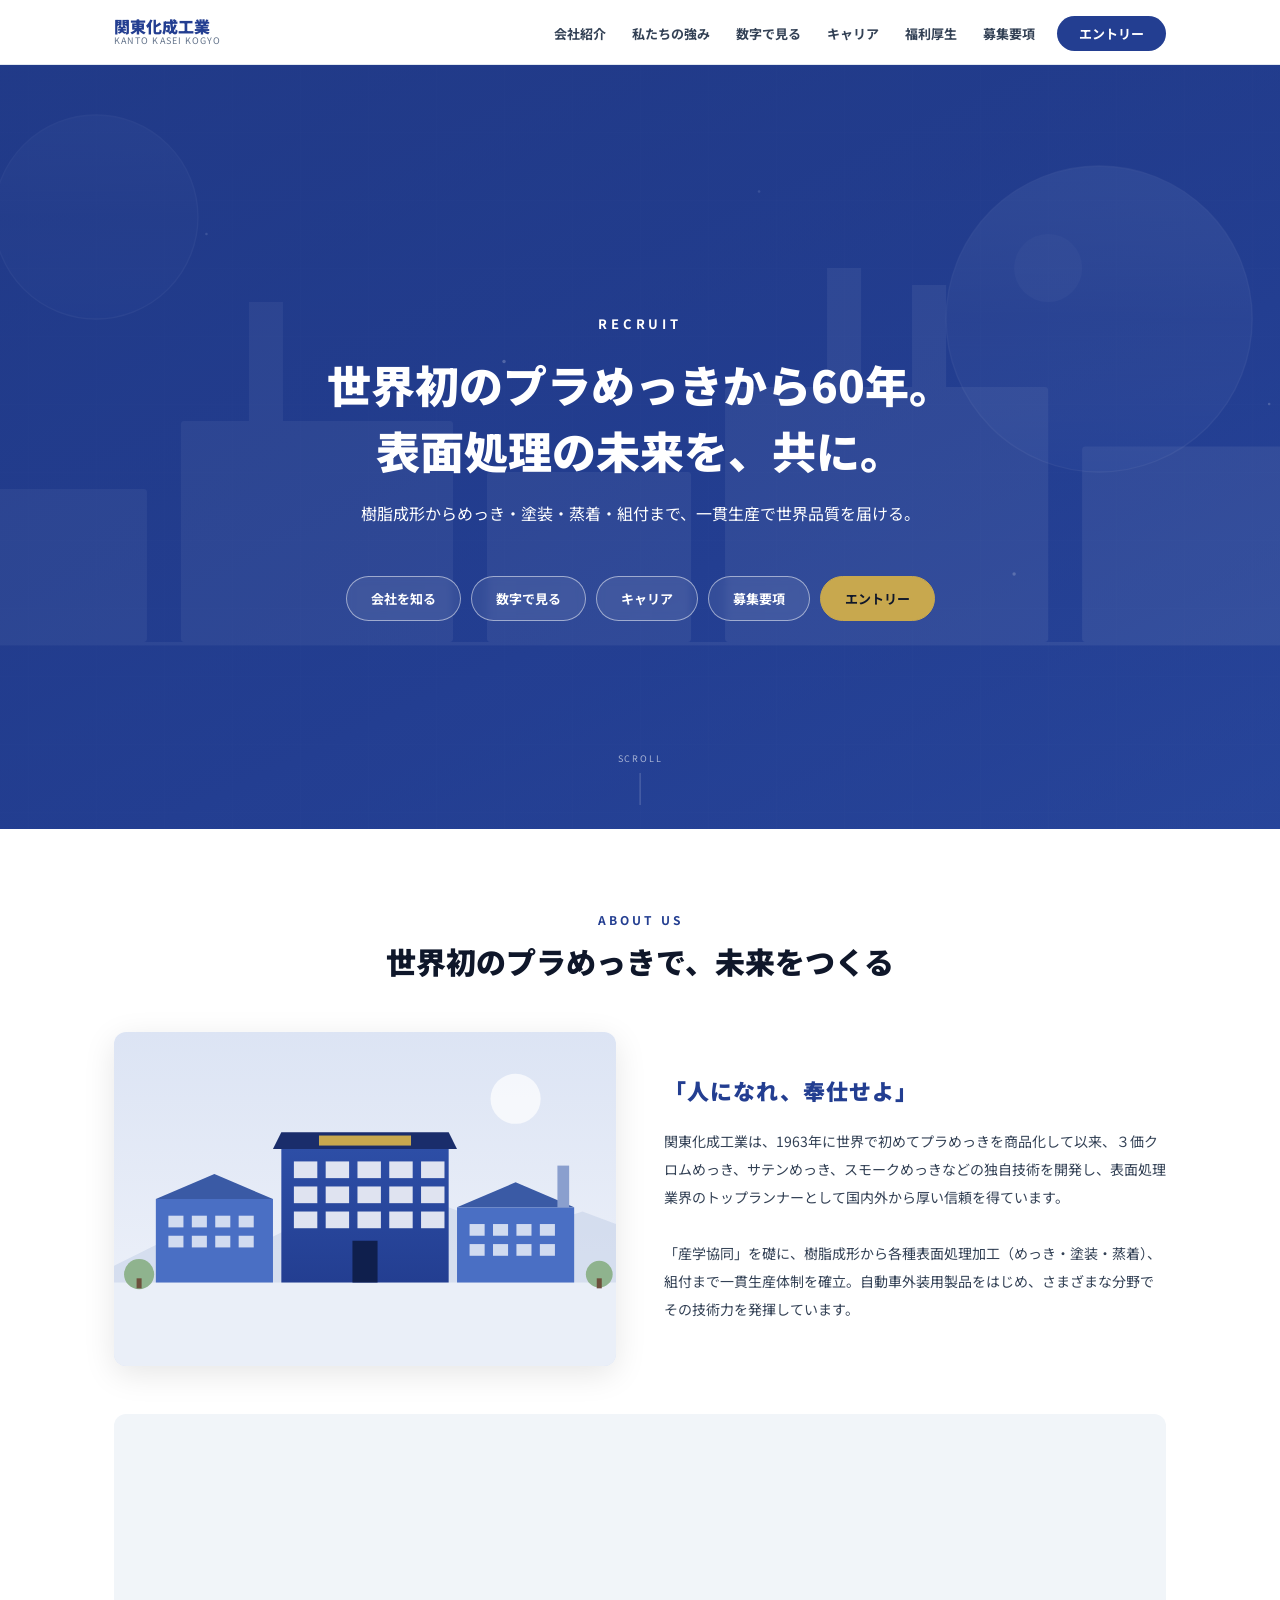
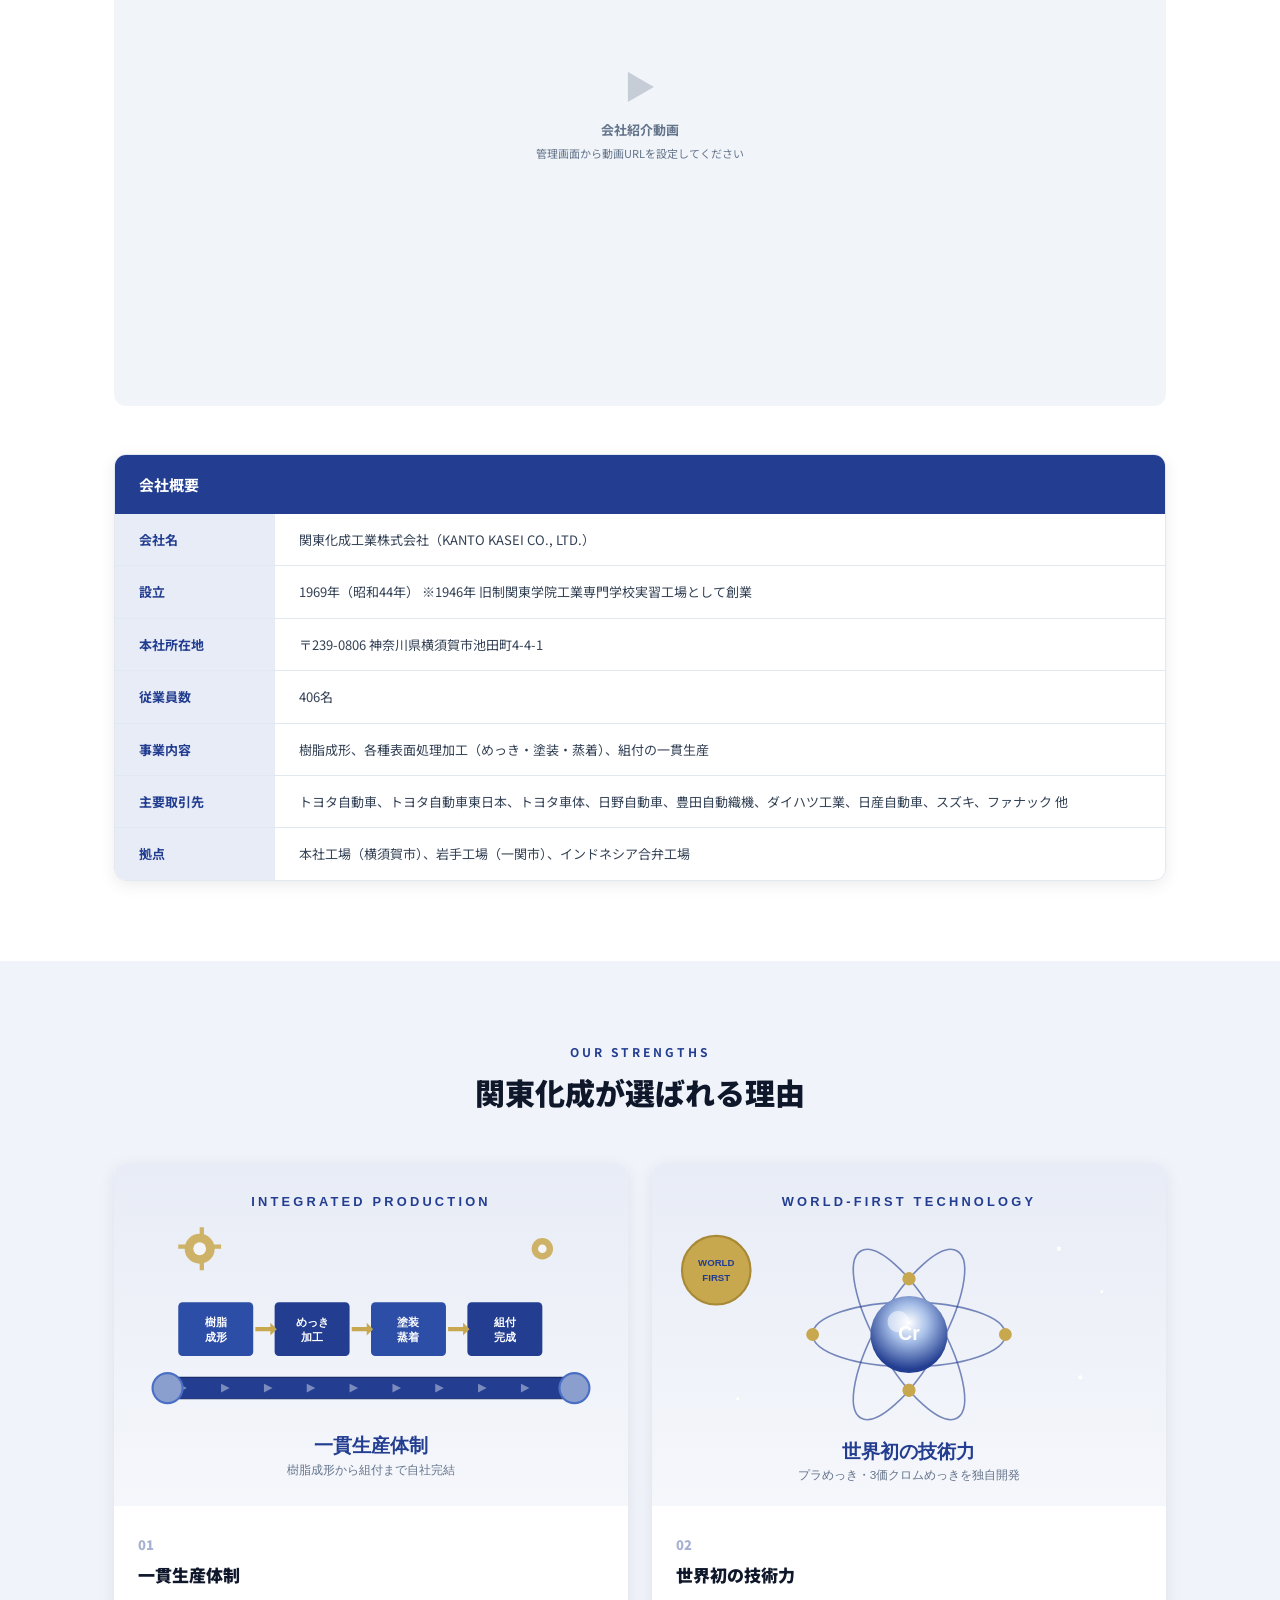
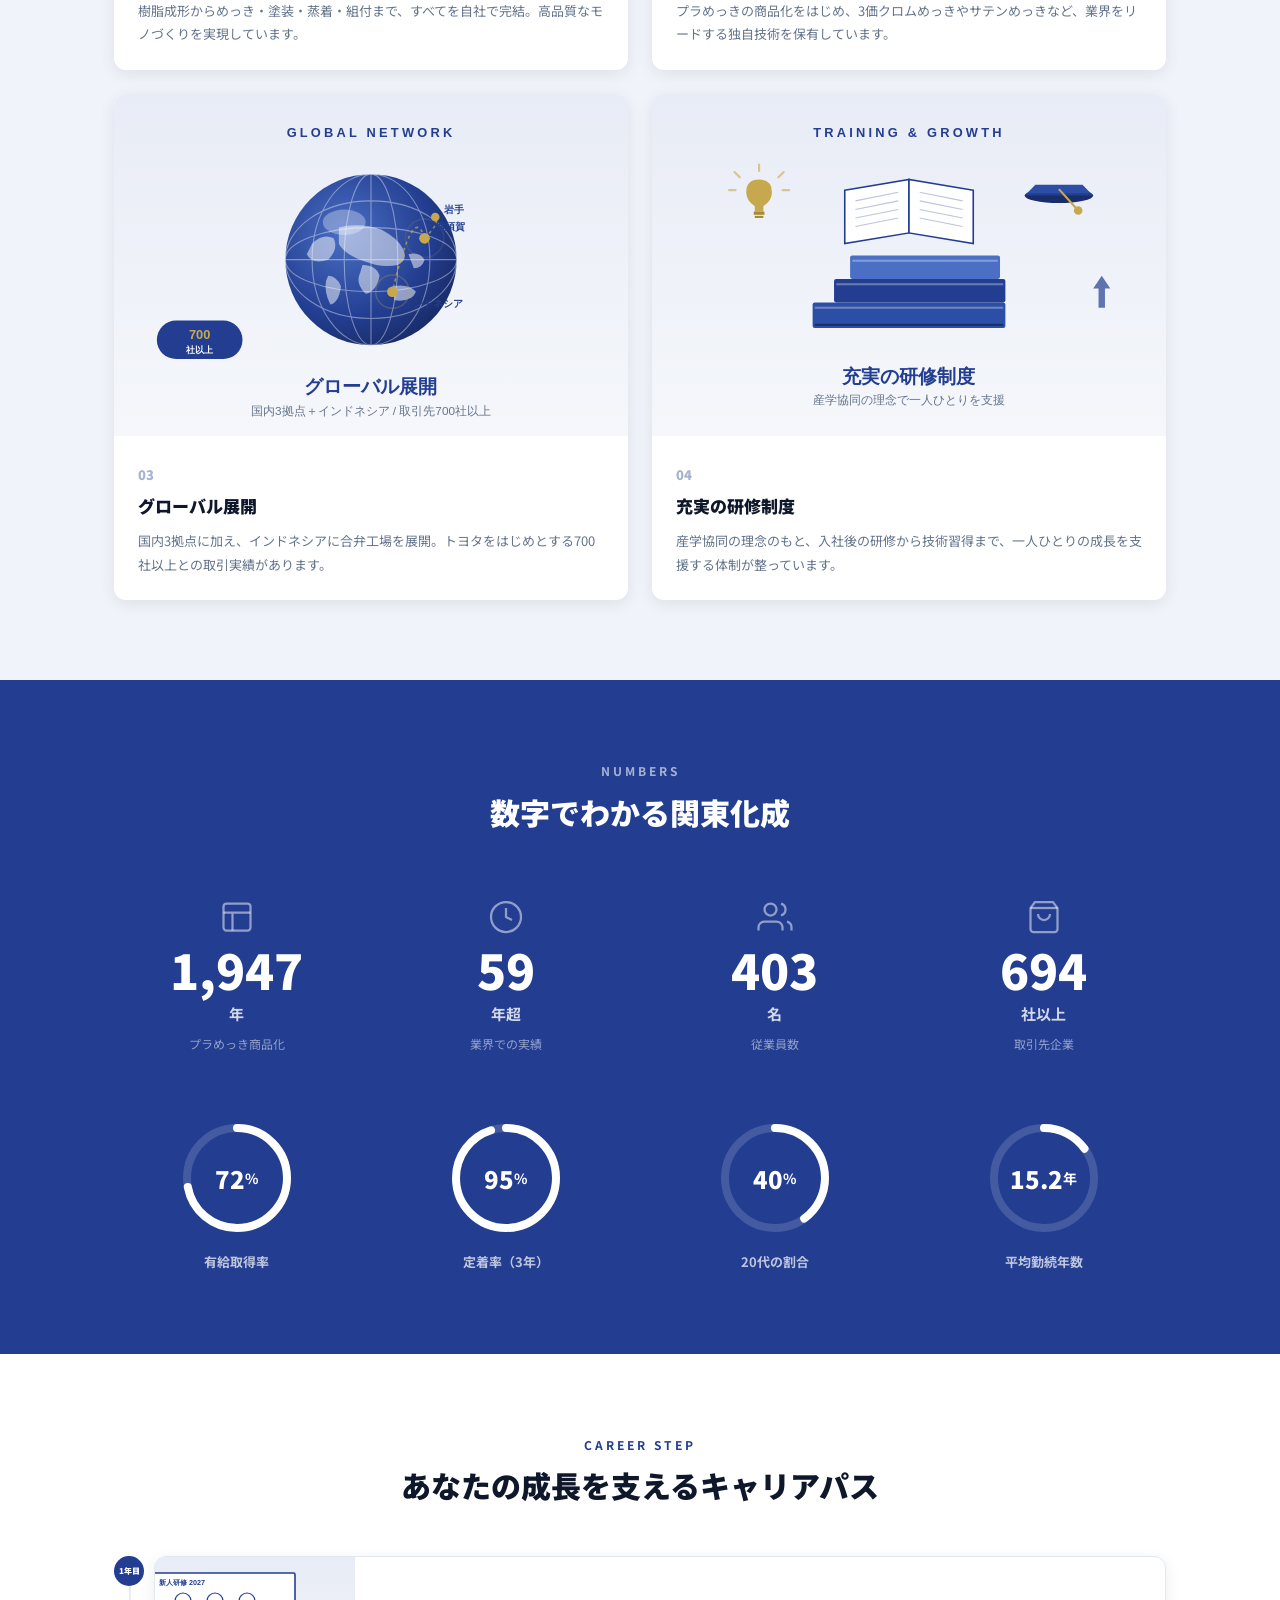
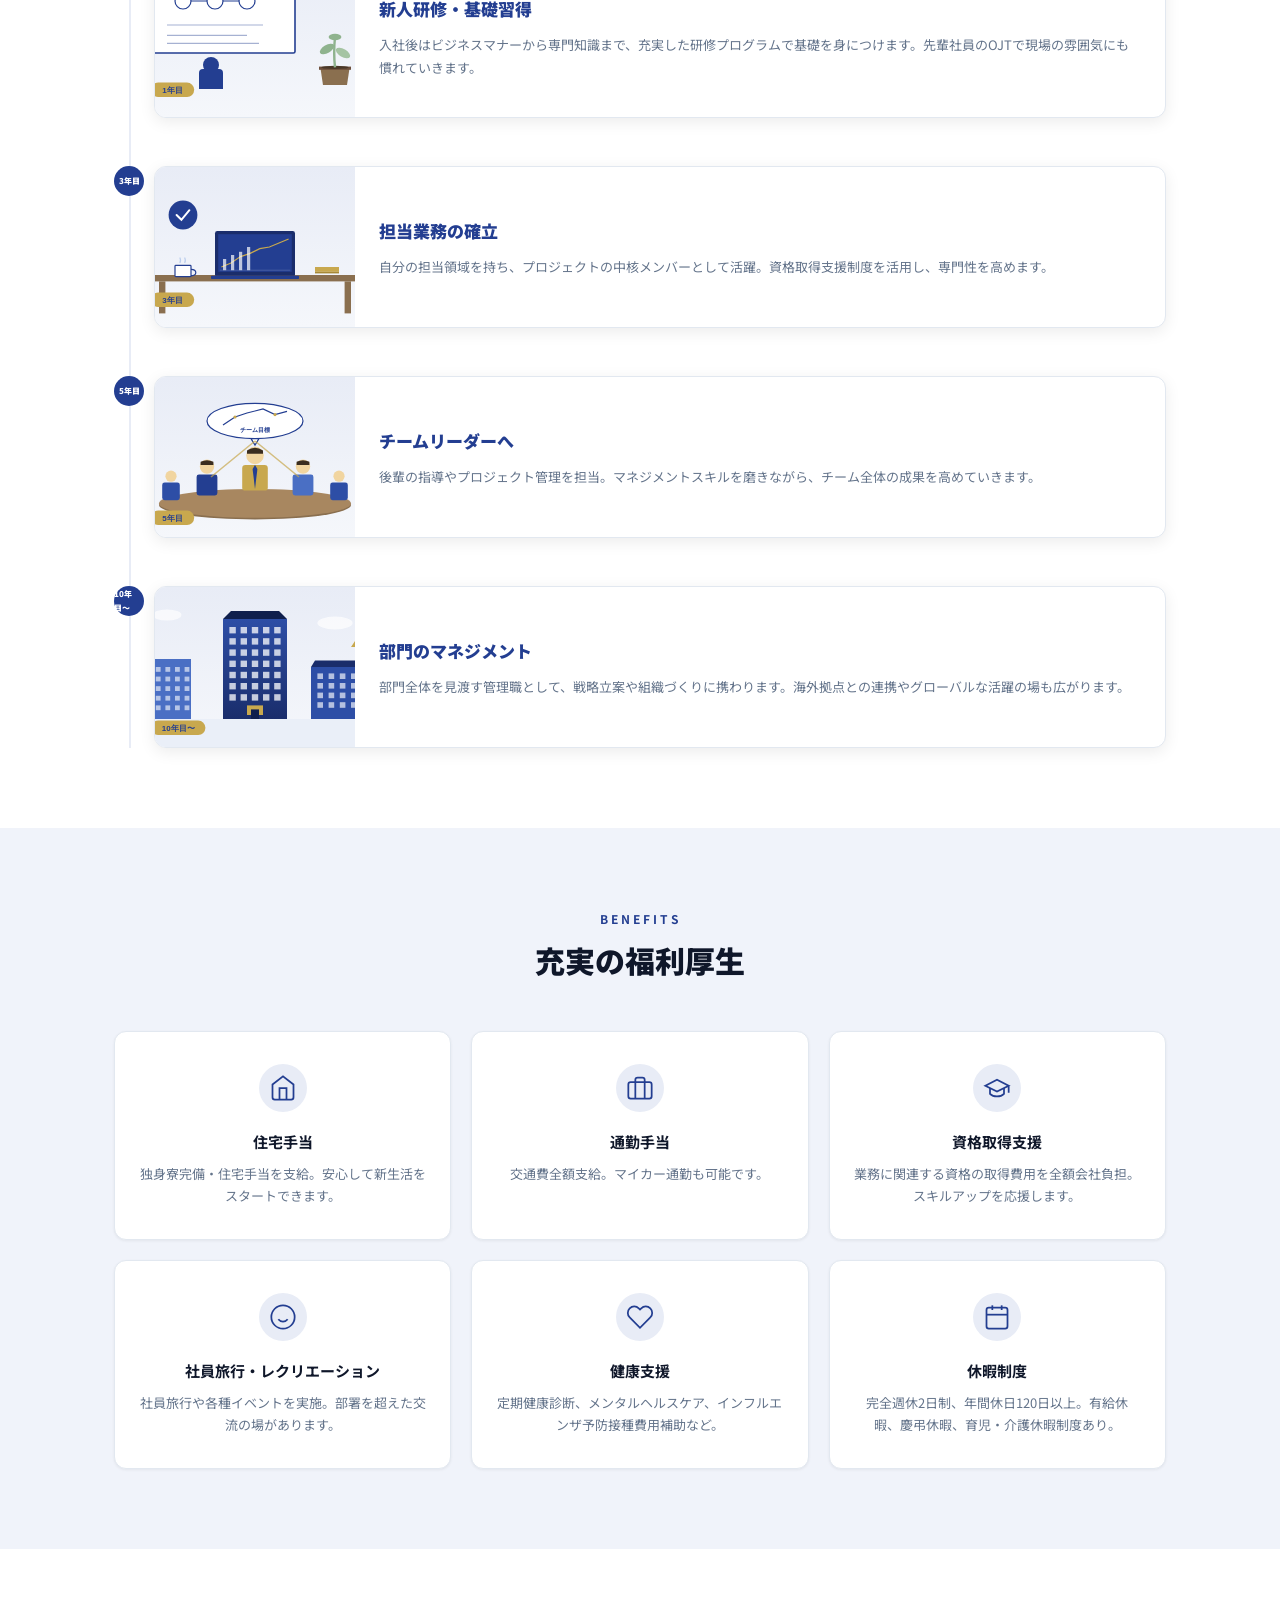
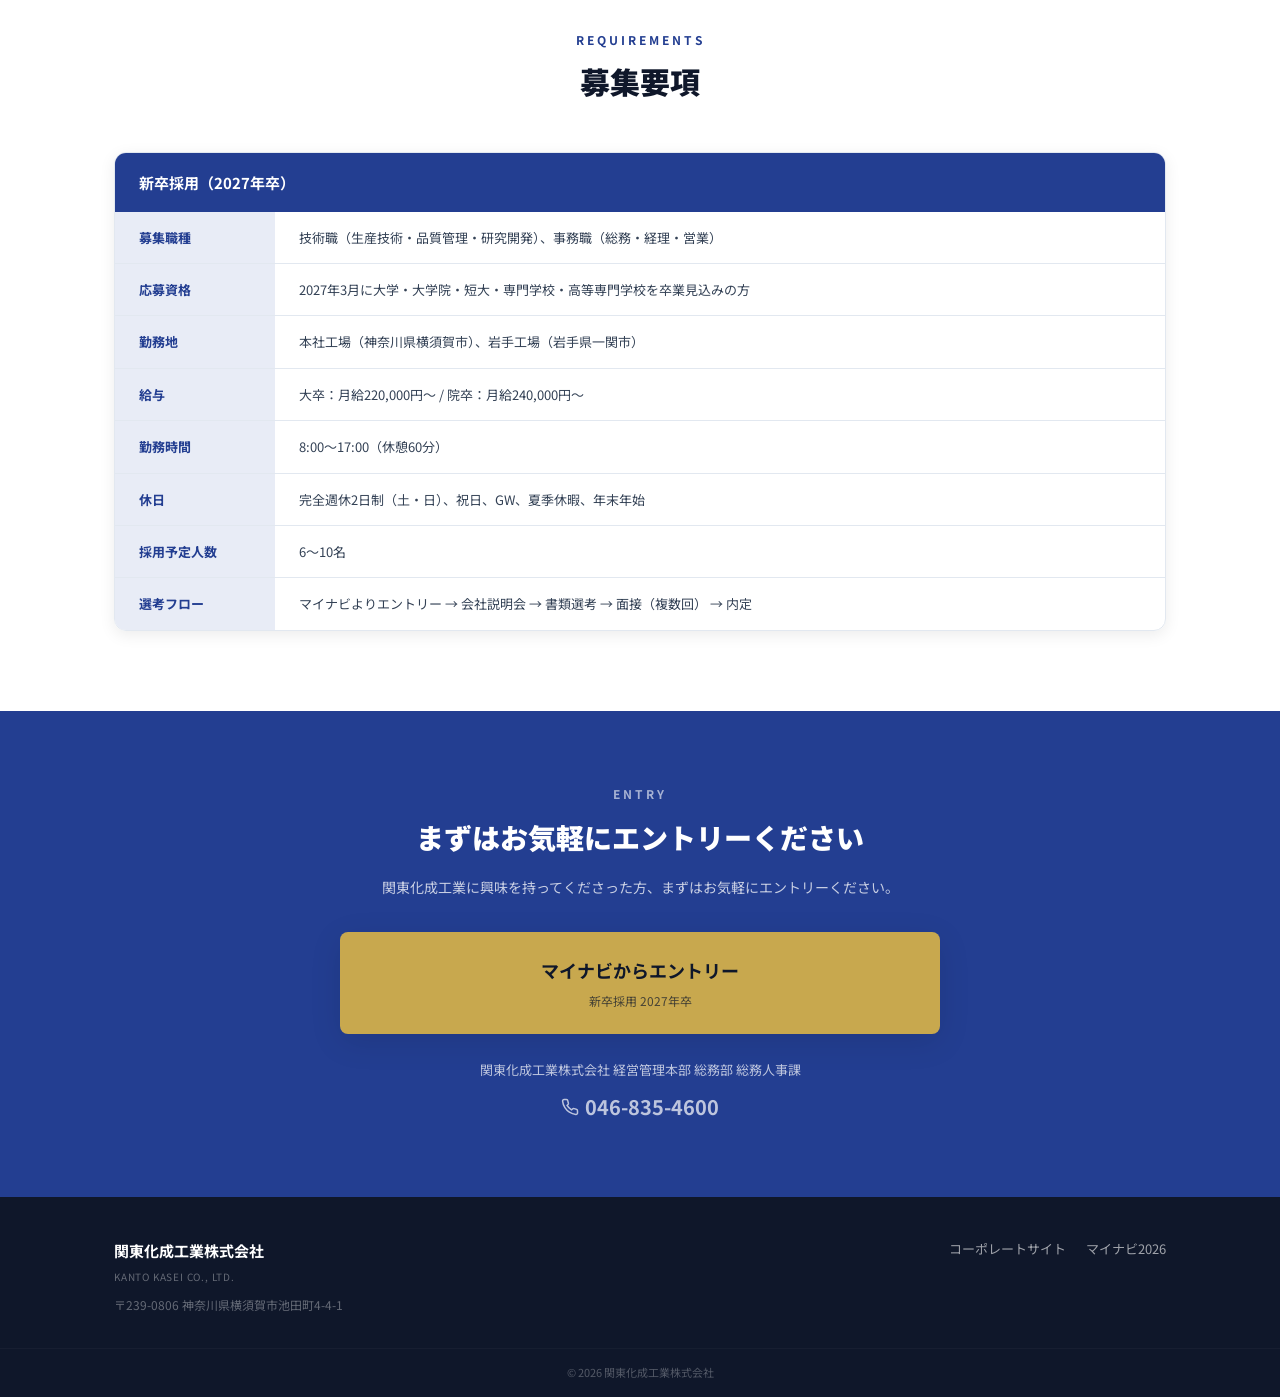
==== commit ace098b9: "Add themed SVG placeholder images for all sections - hero.svg: industrial landscape with chrome/plat" ====
--- a/index.html
+++ b/index.html
@@ -46,7 +46,7 @@
     <!-- ① ヒーロー -->
     <section class="hero" id="hero">
       <div class="hero-bg">
-        <img src="https://placehold.co/1920x900/233e91/ffffff?text=HERO+IMAGE" alt="" class="hero-bg-img" id="hero-bg-img" data-content-img="hero_image" data-visibility="hero_image">
+        <img src="assets/images/hero.svg" alt="" class="hero-bg-img" id="hero-bg-img" data-content-img="hero_image" data-visibility="hero_image">
         <video autoplay muted loop playsinline class="hero-bg-video" id="hero-bg-video" style="display:none;" data-visibility="hero_video"></video>
       </div>
       <div class="hero-overlay"></div>
@@ -78,7 +78,7 @@
         </div>
         <div class="about-layout" data-animate>
           <div class="about-photo" data-visibility="about_image_1">
-            <img src="https://placehold.co/600x400/e8ecf4/233e91?text=社屋・集合写真" alt="関東化成工業" data-content-img="about_image_1">
+            <img src="assets/images/about.svg" alt="関東化成工業 社屋" data-content-img="about_image_1">
           </div>
           <div class="about-text">
             <p class="about-lead" data-content="about_ci">「人になれ、奉仕せよ」</p>
@@ -123,7 +123,7 @@
         <div class="appeal-grid" data-animate>
           <div class="appeal-card">
             <div class="appeal-card-img">
-              <img src="https://placehold.co/480x320/dce4f4/233e91?text=一貫生産体制" alt="一貫生産体制" data-content-img="appeal_image_1">
+              <img src="assets/images/appeal_1.svg" alt="一貫生産体制" data-content-img="appeal_image_1">
             </div>
             <div class="appeal-card-body">
               <span class="appeal-num">01</span>
@@ -133,7 +133,7 @@
           </div>
           <div class="appeal-card">
             <div class="appeal-card-img">
-              <img src="https://placehold.co/480x320/dce4f4/233e91?text=世界初の技術力" alt="世界初の技術力" data-content-img="appeal_image_2">
+              <img src="assets/images/appeal_2.svg" alt="世界初の技術力" data-content-img="appeal_image_2">
             </div>
             <div class="appeal-card-body">
               <span class="appeal-num">02</span>
@@ -143,7 +143,7 @@
           </div>
           <div class="appeal-card">
             <div class="appeal-card-img">
-              <img src="https://placehold.co/480x320/dce4f4/233e91?text=グローバル展開" alt="グローバル展開" data-content-img="appeal_image_3">
+              <img src="assets/images/appeal_3.svg" alt="グローバル展開" data-content-img="appeal_image_3">
             </div>
             <div class="appeal-card-body">
               <span class="appeal-num">03</span>
@@ -153,7 +153,7 @@
           </div>
           <div class="appeal-card">
             <div class="appeal-card-img">
-              <img src="https://placehold.co/480x320/dce4f4/233e91?text=充実の研修" alt="充実の研修制度" data-content-img="appeal_image_4">
+              <img src="assets/images/appeal_4.svg" alt="充実の研修制度" data-content-img="appeal_image_4">
             </div>
             <div class="appeal-card-body">
               <span class="appeal-num">04</span>
@@ -268,7 +268,7 @@
             </div>
             <div class="timeline-content">
               <div class="timeline-img">
-                <img src="https://placehold.co/320x200/e8ecf4/233e91?text=新人研修" alt="新人研修" data-content-img="career_image_1">
+                <img src="assets/images/career_1.svg" alt="新人研修" data-content-img="career_image_1">
               </div>
               <div class="timeline-text">
                 <h3 data-content="career_title_1">新人研修・基礎習得</h3>
@@ -282,7 +282,7 @@
             </div>
             <div class="timeline-content">
               <div class="timeline-img">
-                <img src="https://placehold.co/320x200/e8ecf4/233e91?text=実務経験" alt="実務経験" data-content-img="career_image_2">
+                <img src="assets/images/career_2.svg" alt="実務経験" data-content-img="career_image_2">
               </div>
               <div class="timeline-text">
                 <h3 data-content="career_title_2">担当業務の確立</h3>
@@ -296,7 +296,7 @@
             </div>
             <div class="timeline-content">
               <div class="timeline-img">
-                <img src="https://placehold.co/320x200/e8ecf4/233e91?text=リーダー" alt="チームリーダー" data-content-img="career_image_3">
+                <img src="assets/images/career_3.svg" alt="チームリーダー" data-content-img="career_image_3">
               </div>
               <div class="timeline-text">
                 <h3 data-content="career_title_3">チームリーダーへ</h3>
@@ -310,7 +310,7 @@
             </div>
             <div class="timeline-content">
               <div class="timeline-img">
-                <img src="https://placehold.co/320x200/e8ecf4/233e91?text=管理職" alt="管理職" data-content-img="career_image_4">
+                <img src="assets/images/career_4.svg" alt="管理職" data-content-img="career_image_4">
               </div>
               <div class="timeline-text">
                 <h3 data-content="career_title_4">部門のマネジメント</h3>
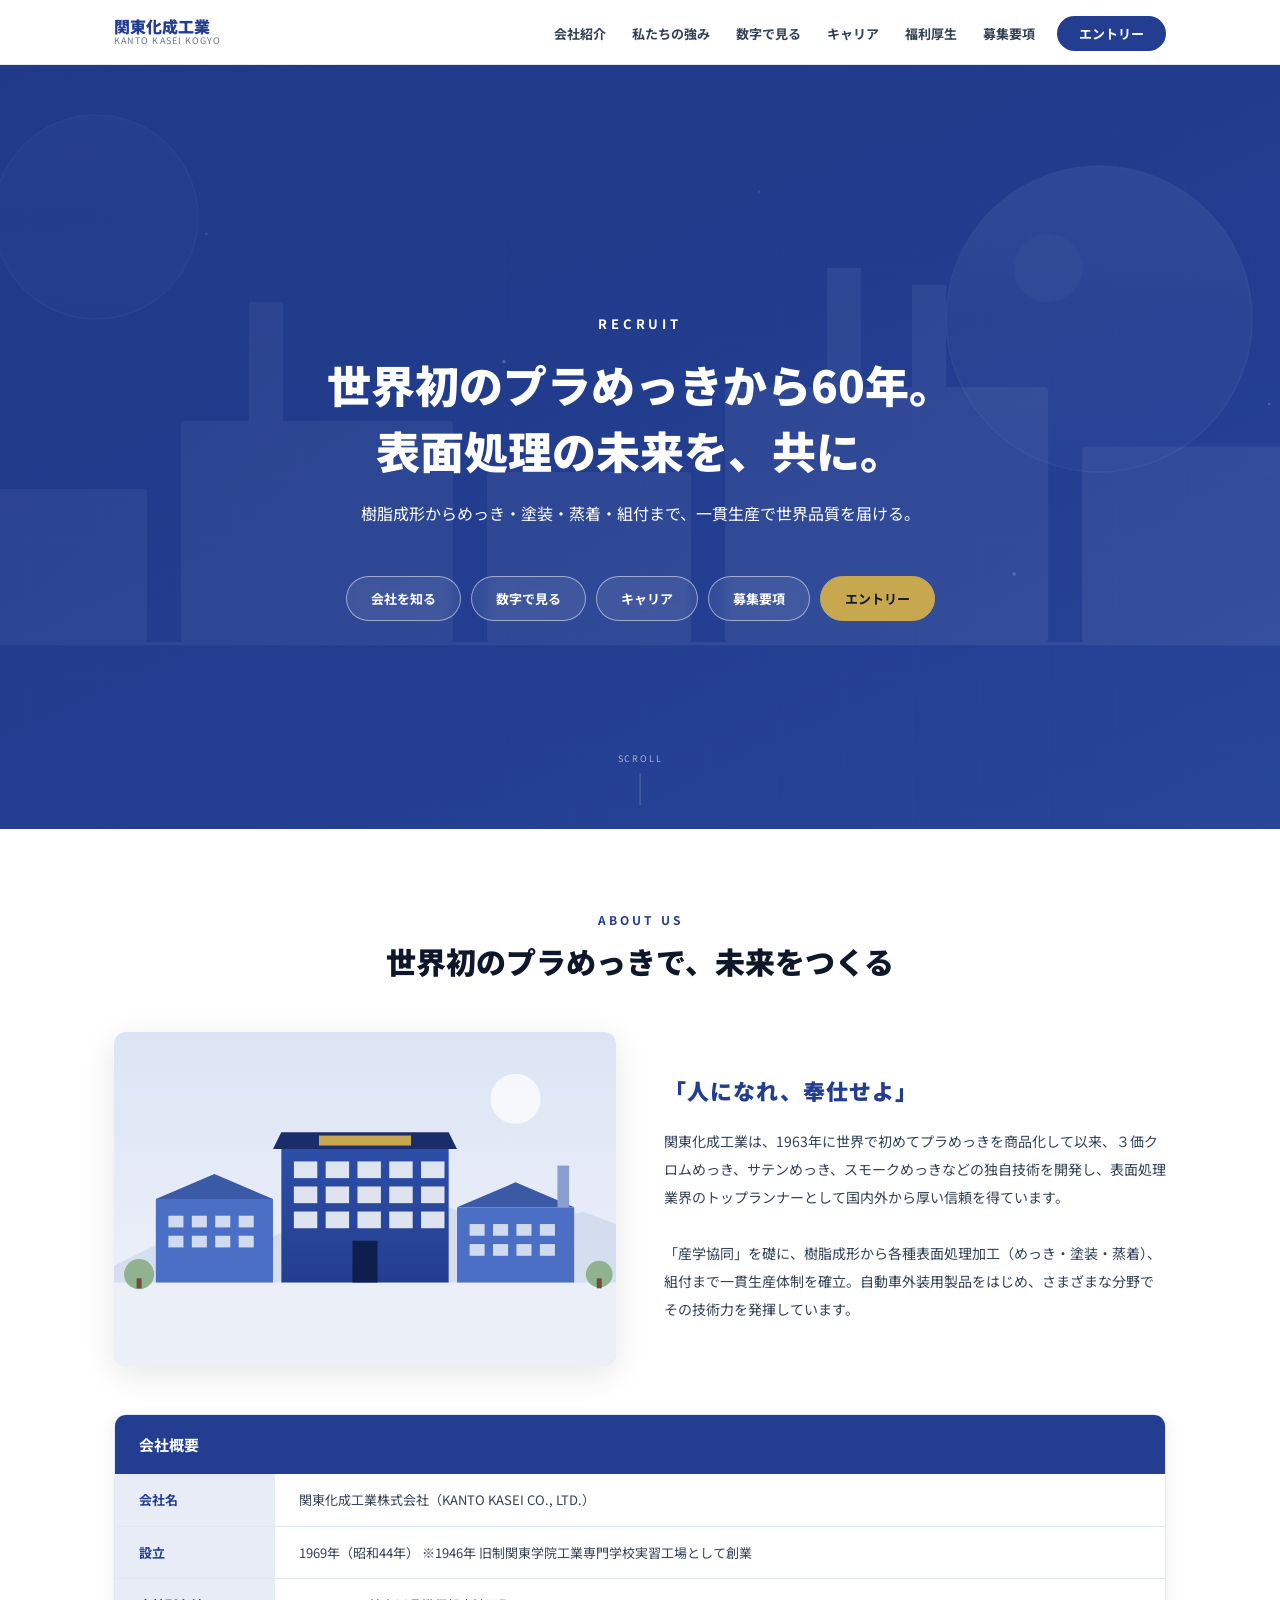
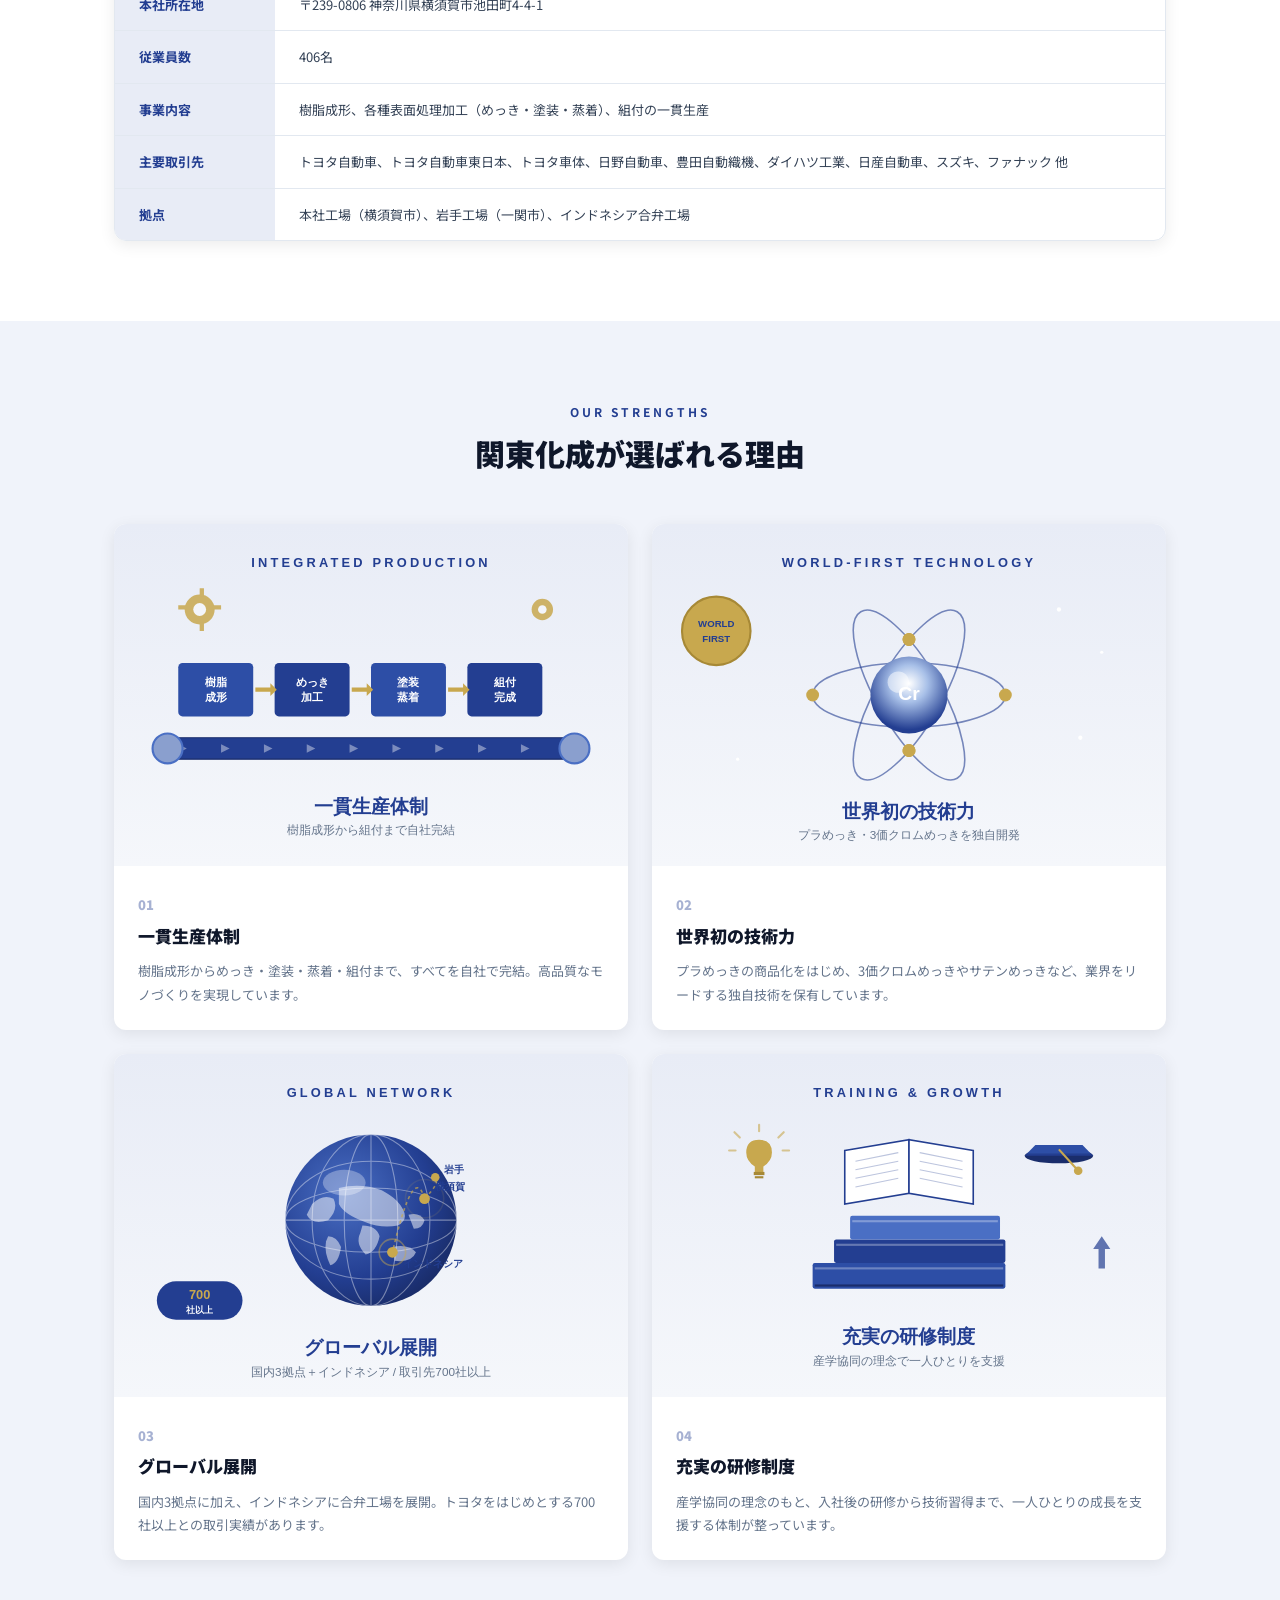
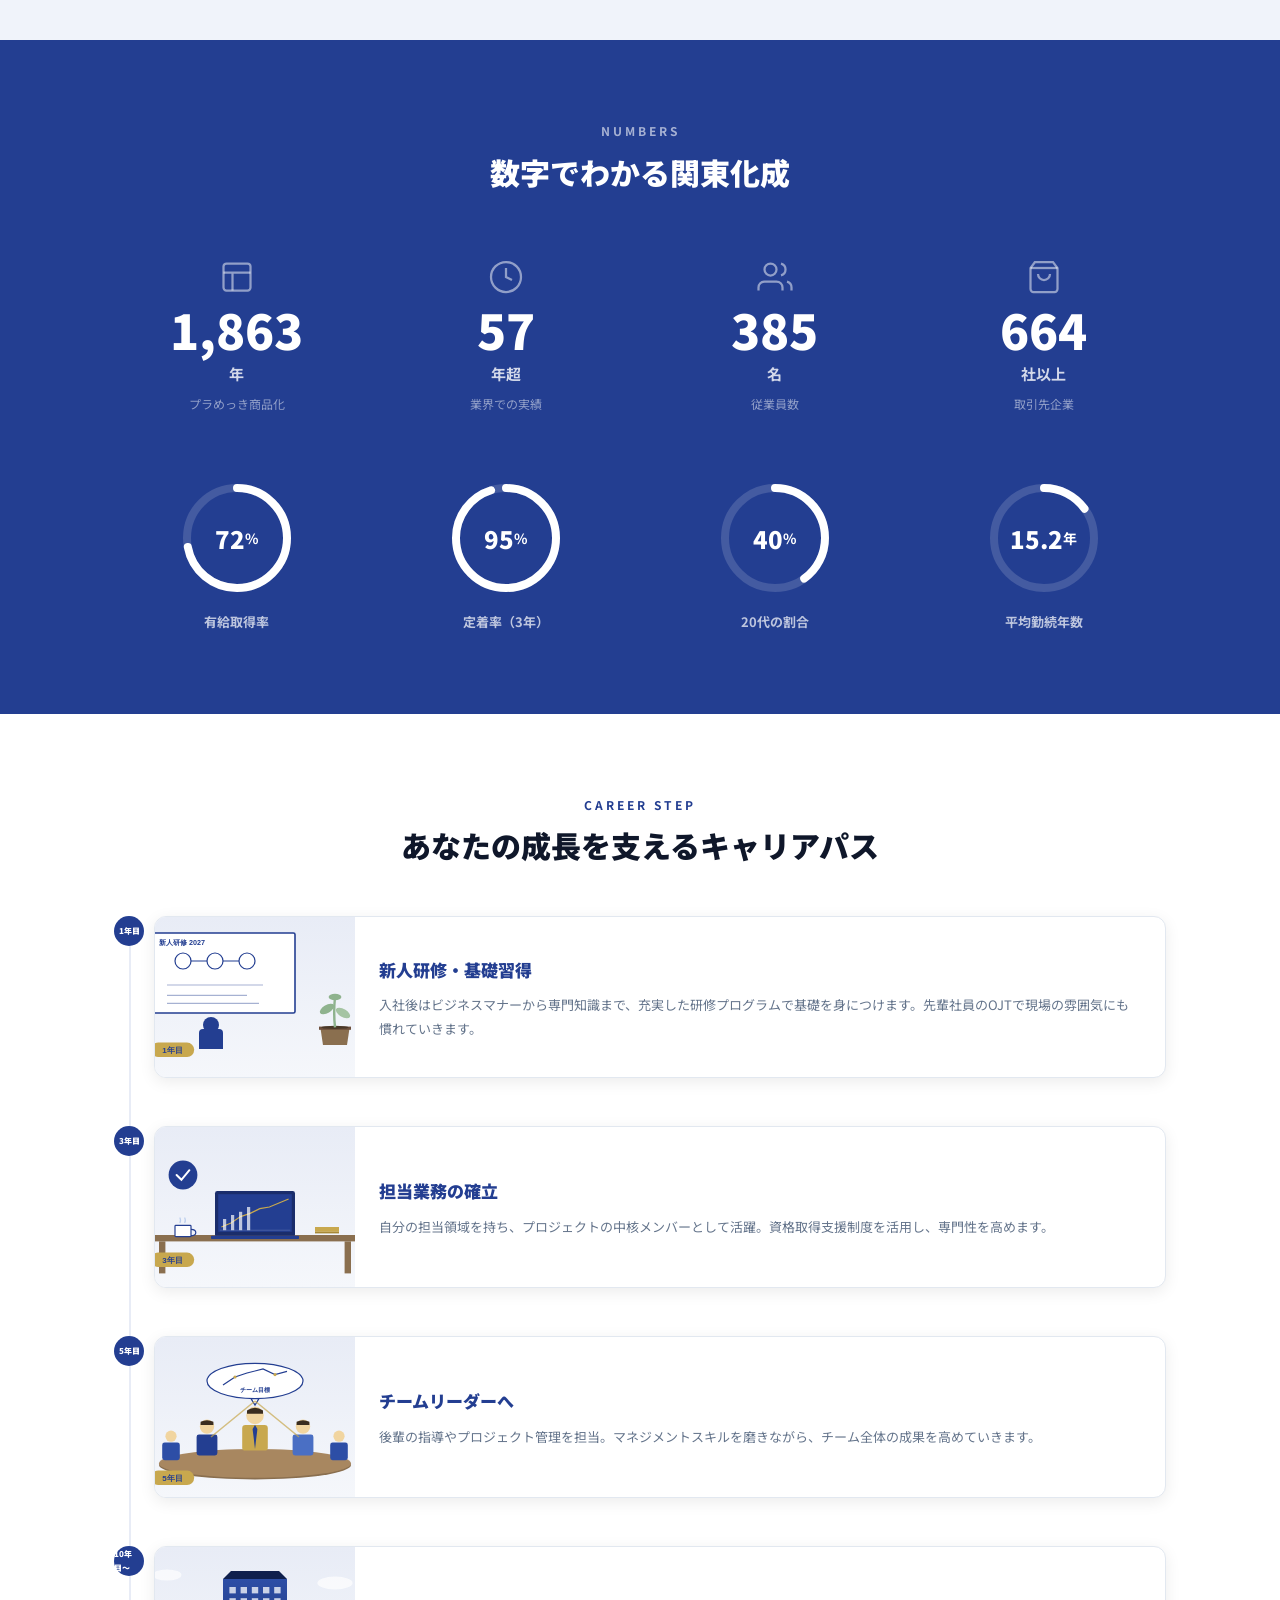
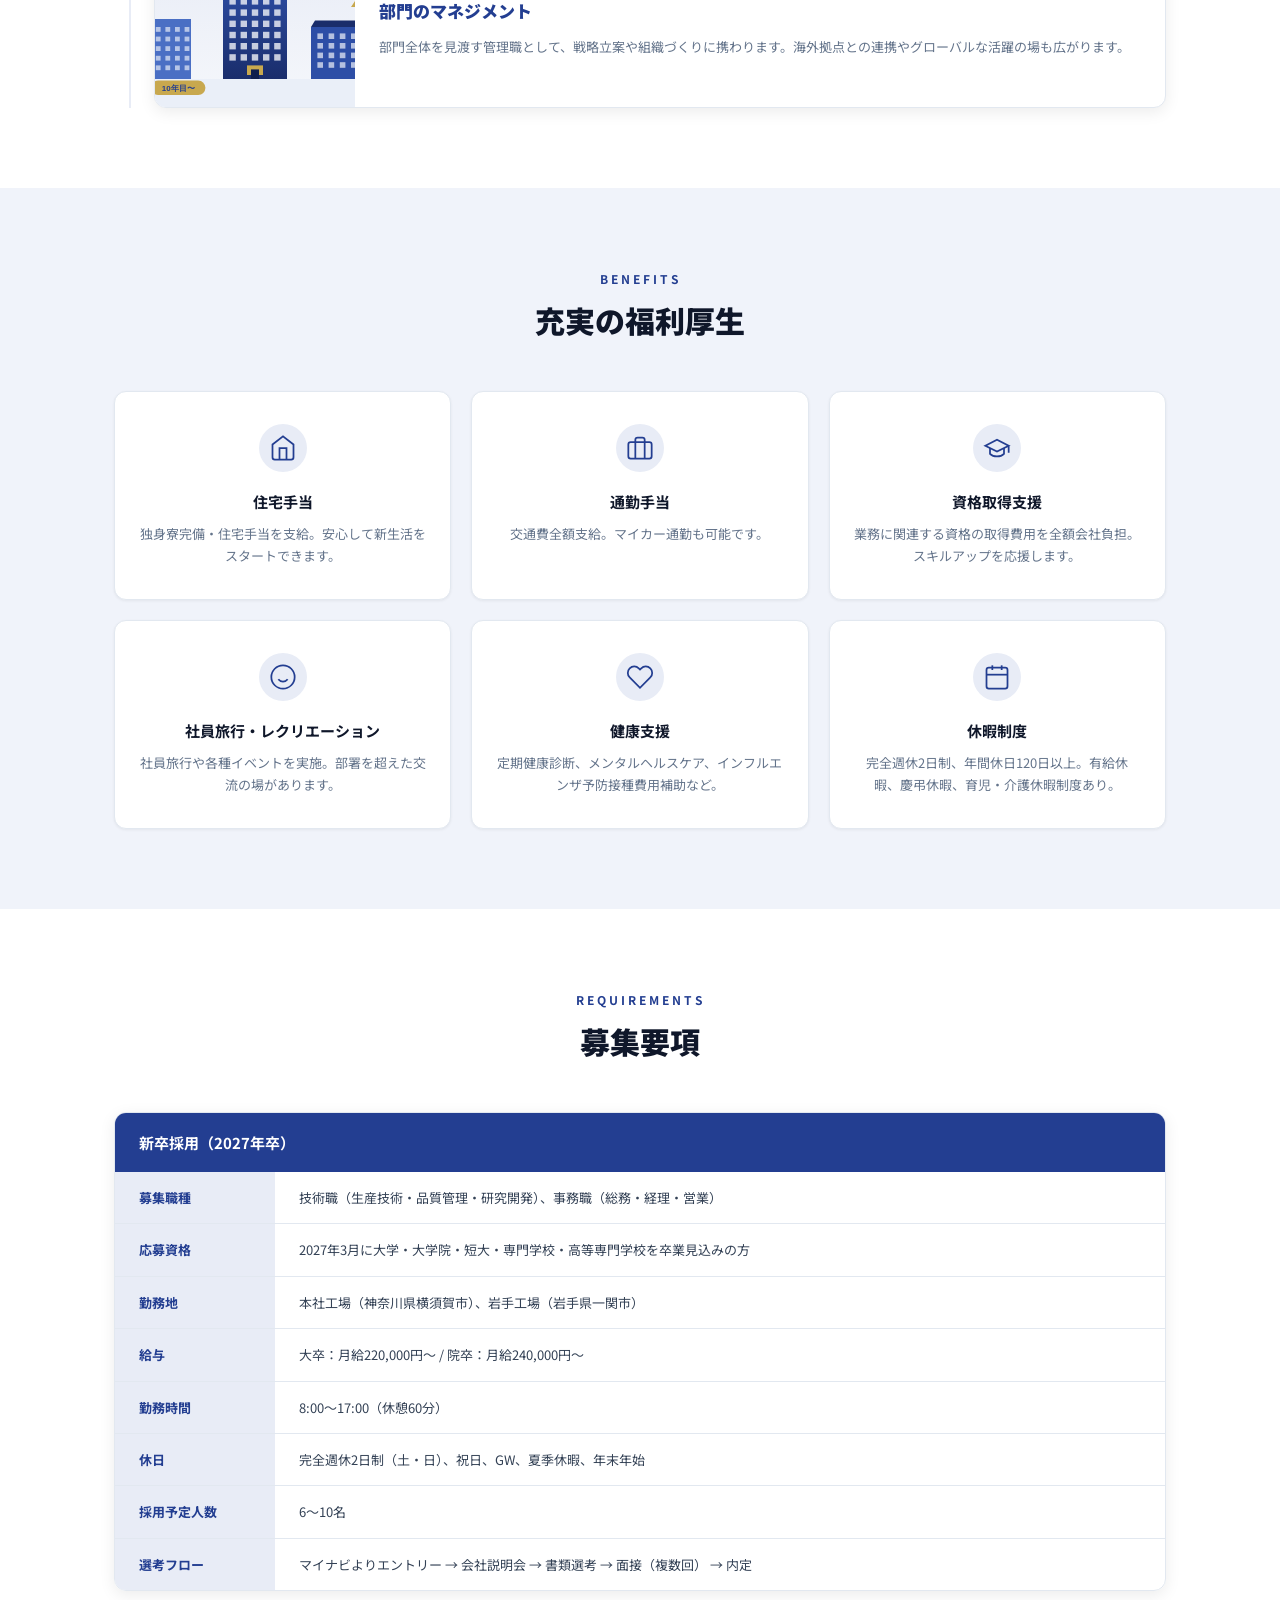
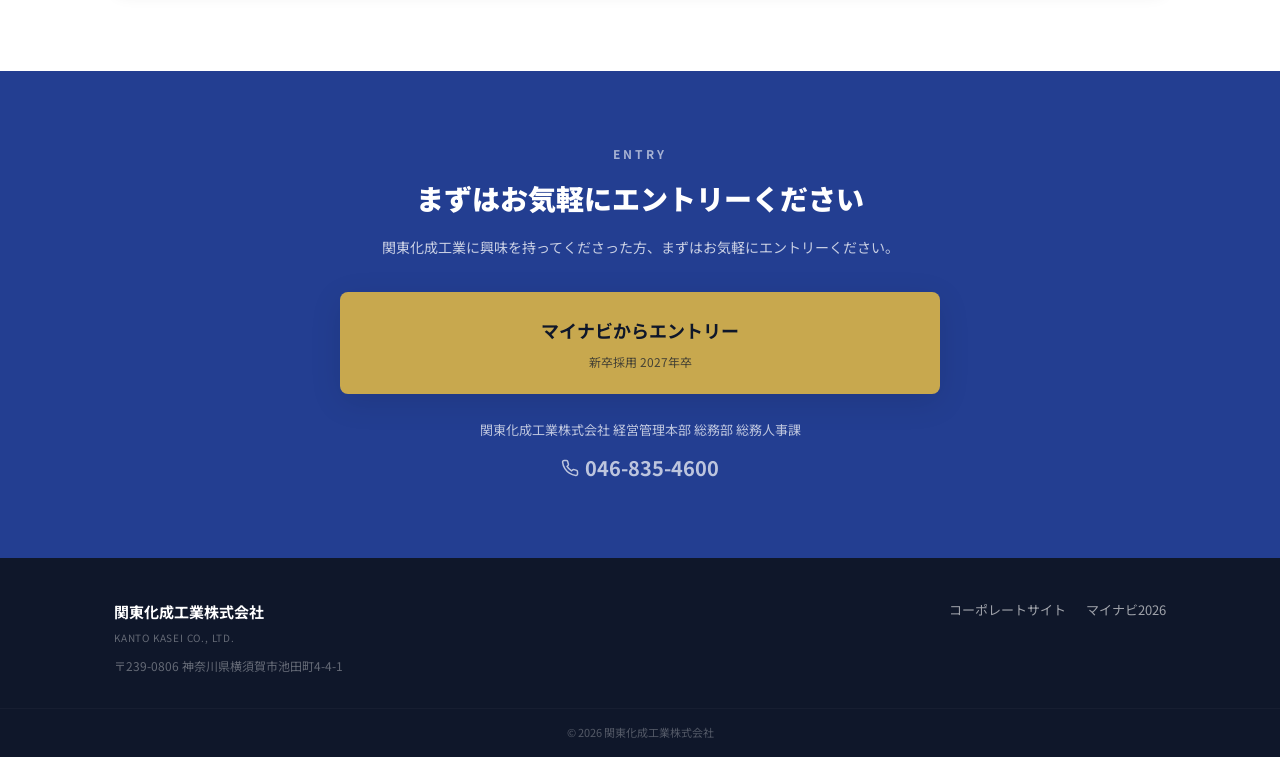
==== commit 6568a378: "Remove company introduction video section (about_video) - Remove video-slot block from index.html Ab" ====
--- a/index.html
+++ b/index.html
@@ -88,16 +88,6 @@
           </div>
         </div>
 
-        <div class="video-slot" data-animate data-visibility="about_video">
-          <div class="video-container" data-video-id="about_video">
-            <div class="video-placeholder">
-              <div class="video-play-icon">▶</div>
-              <p>会社紹介動画</p>
-              <span class="video-note">管理画面から動画URLを設定してください</span>
-            </div>
-          </div>
-        </div>
-
         <div class="company-table" data-animate>
           <h3 class="company-table-title">会社概要</h3>
           <dl class="info-list">
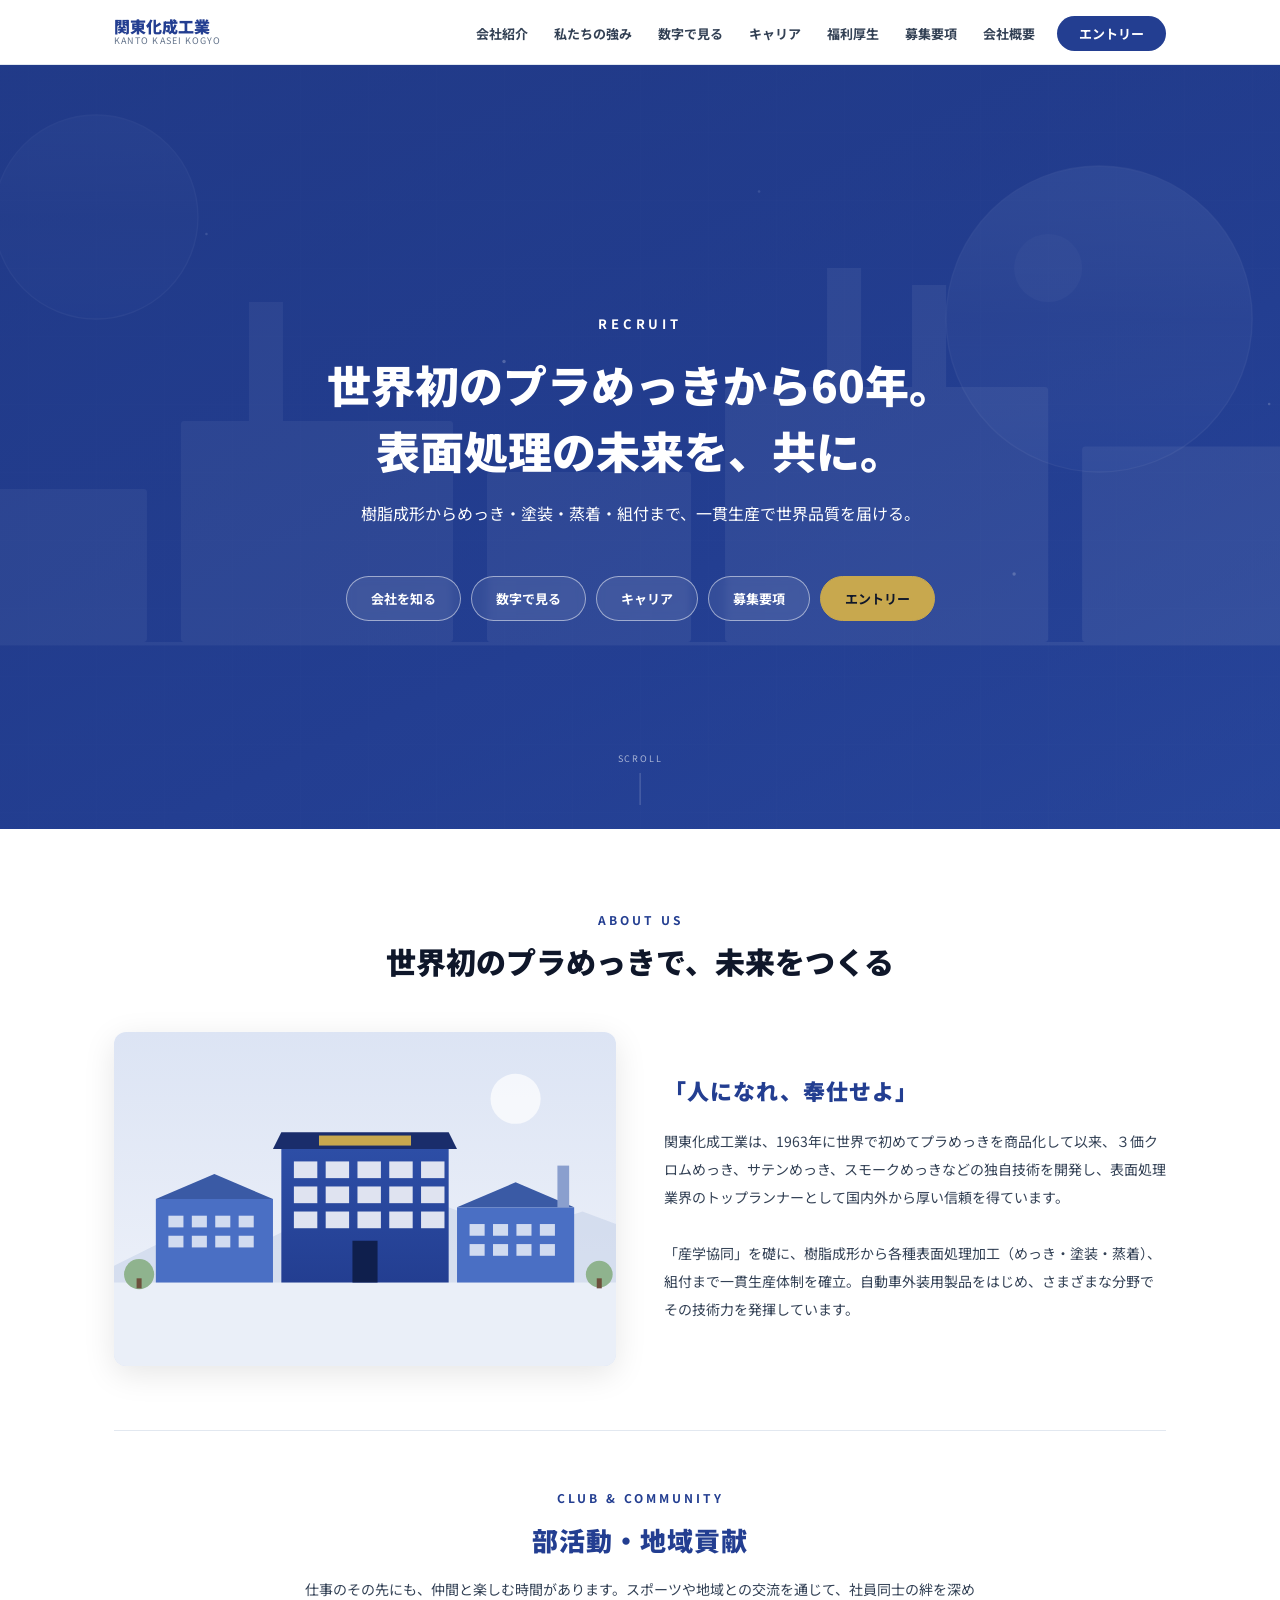
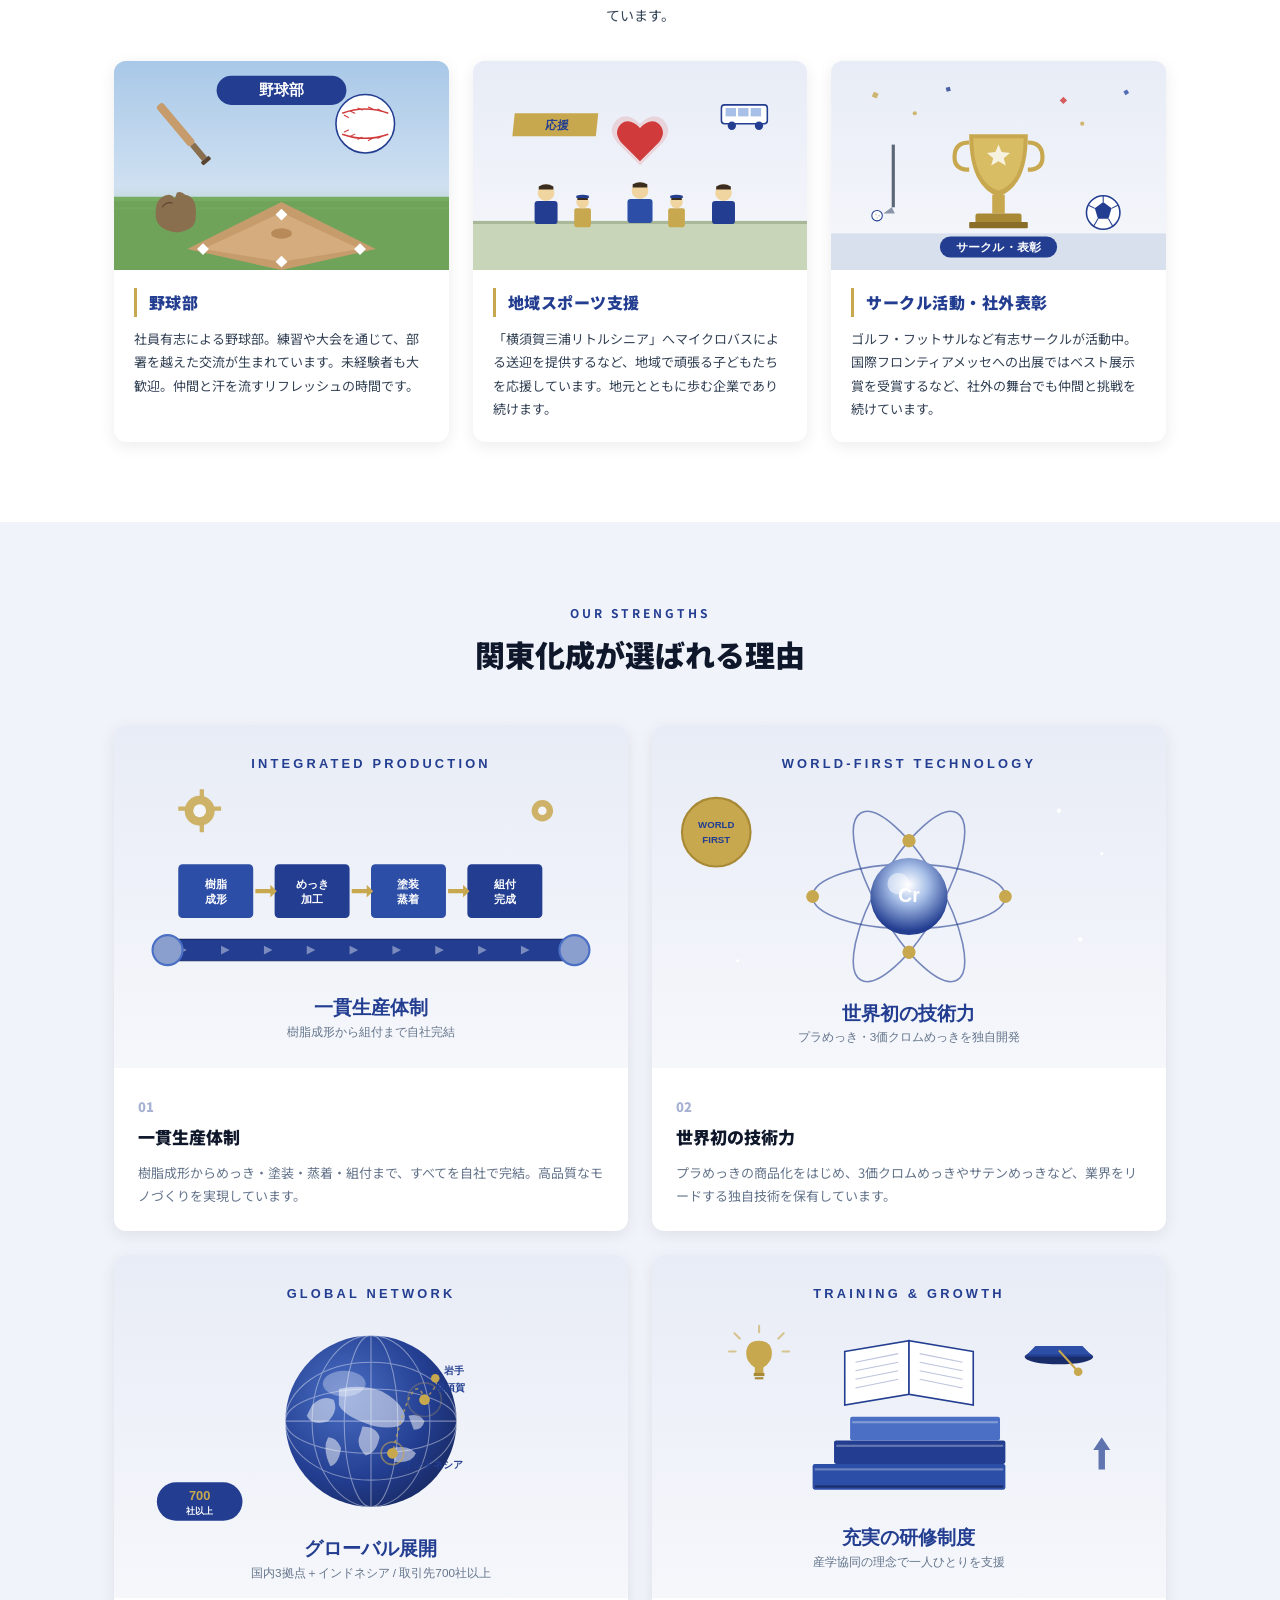
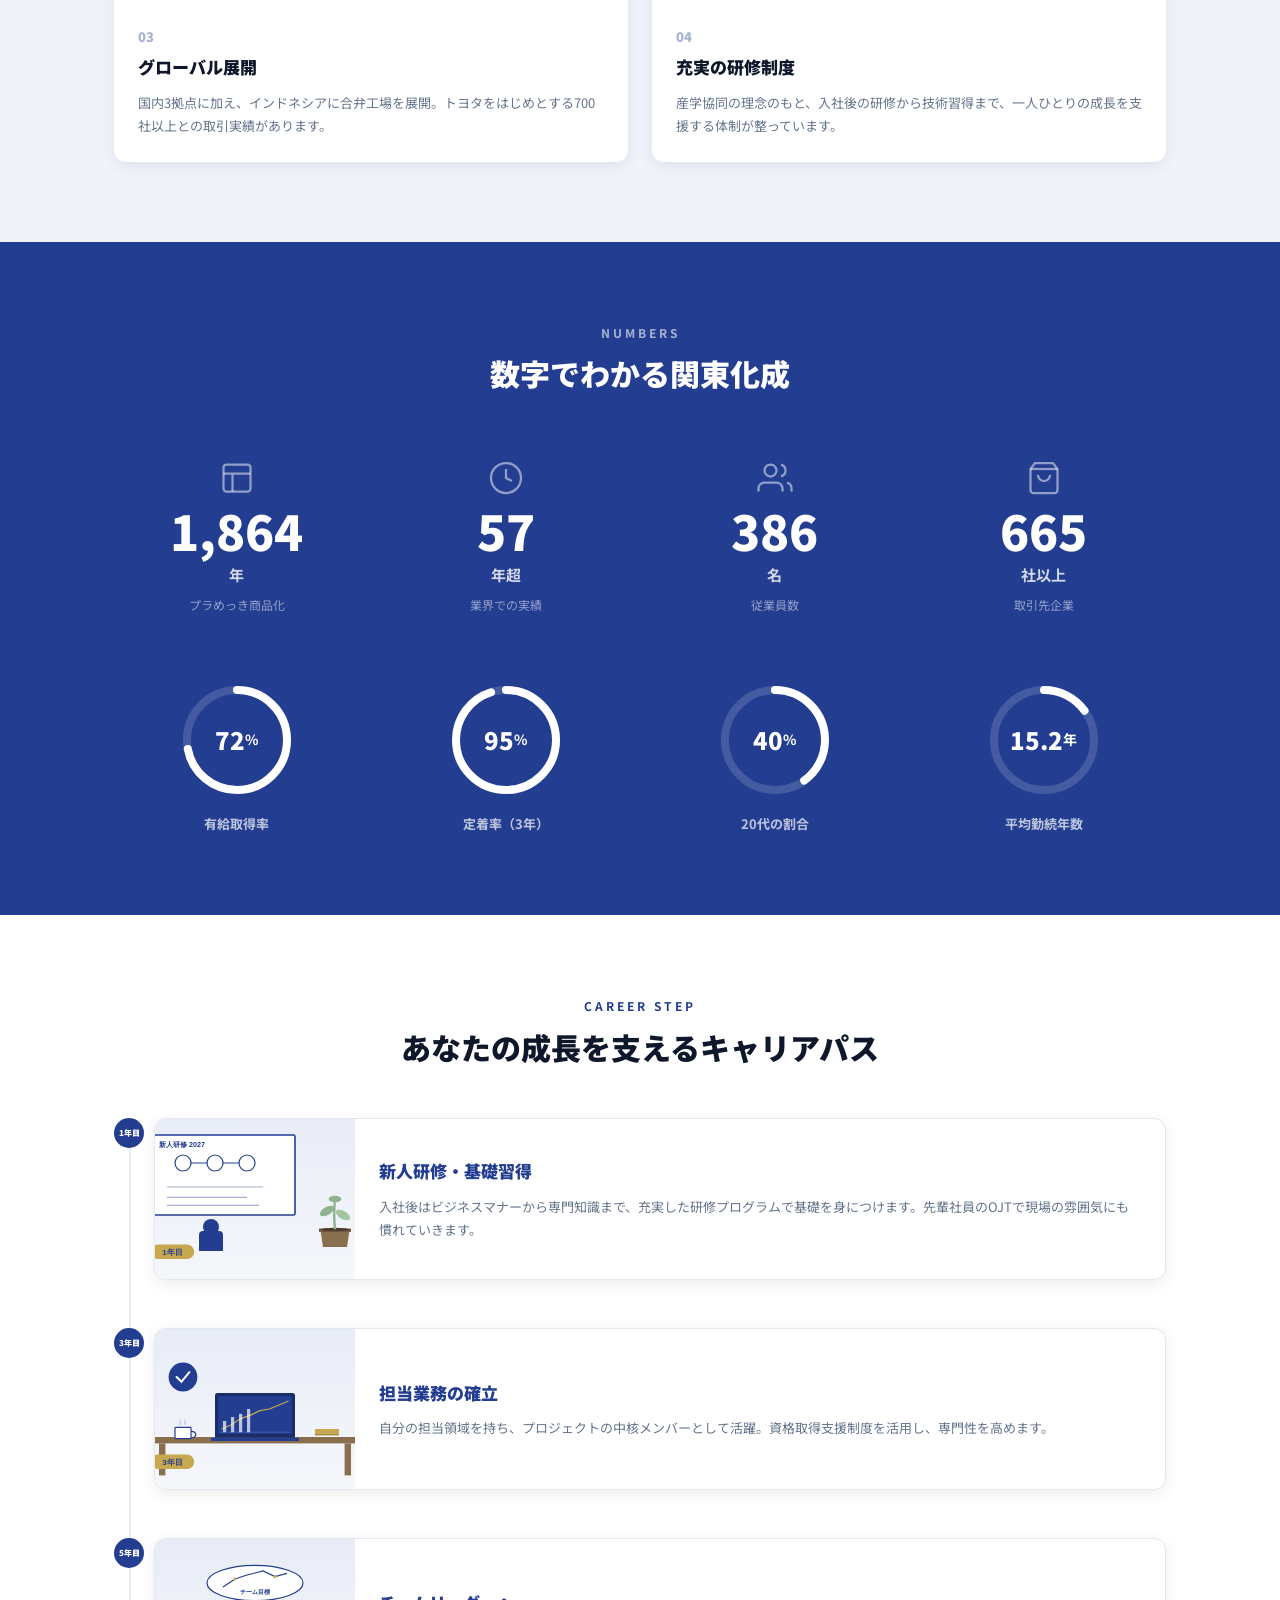
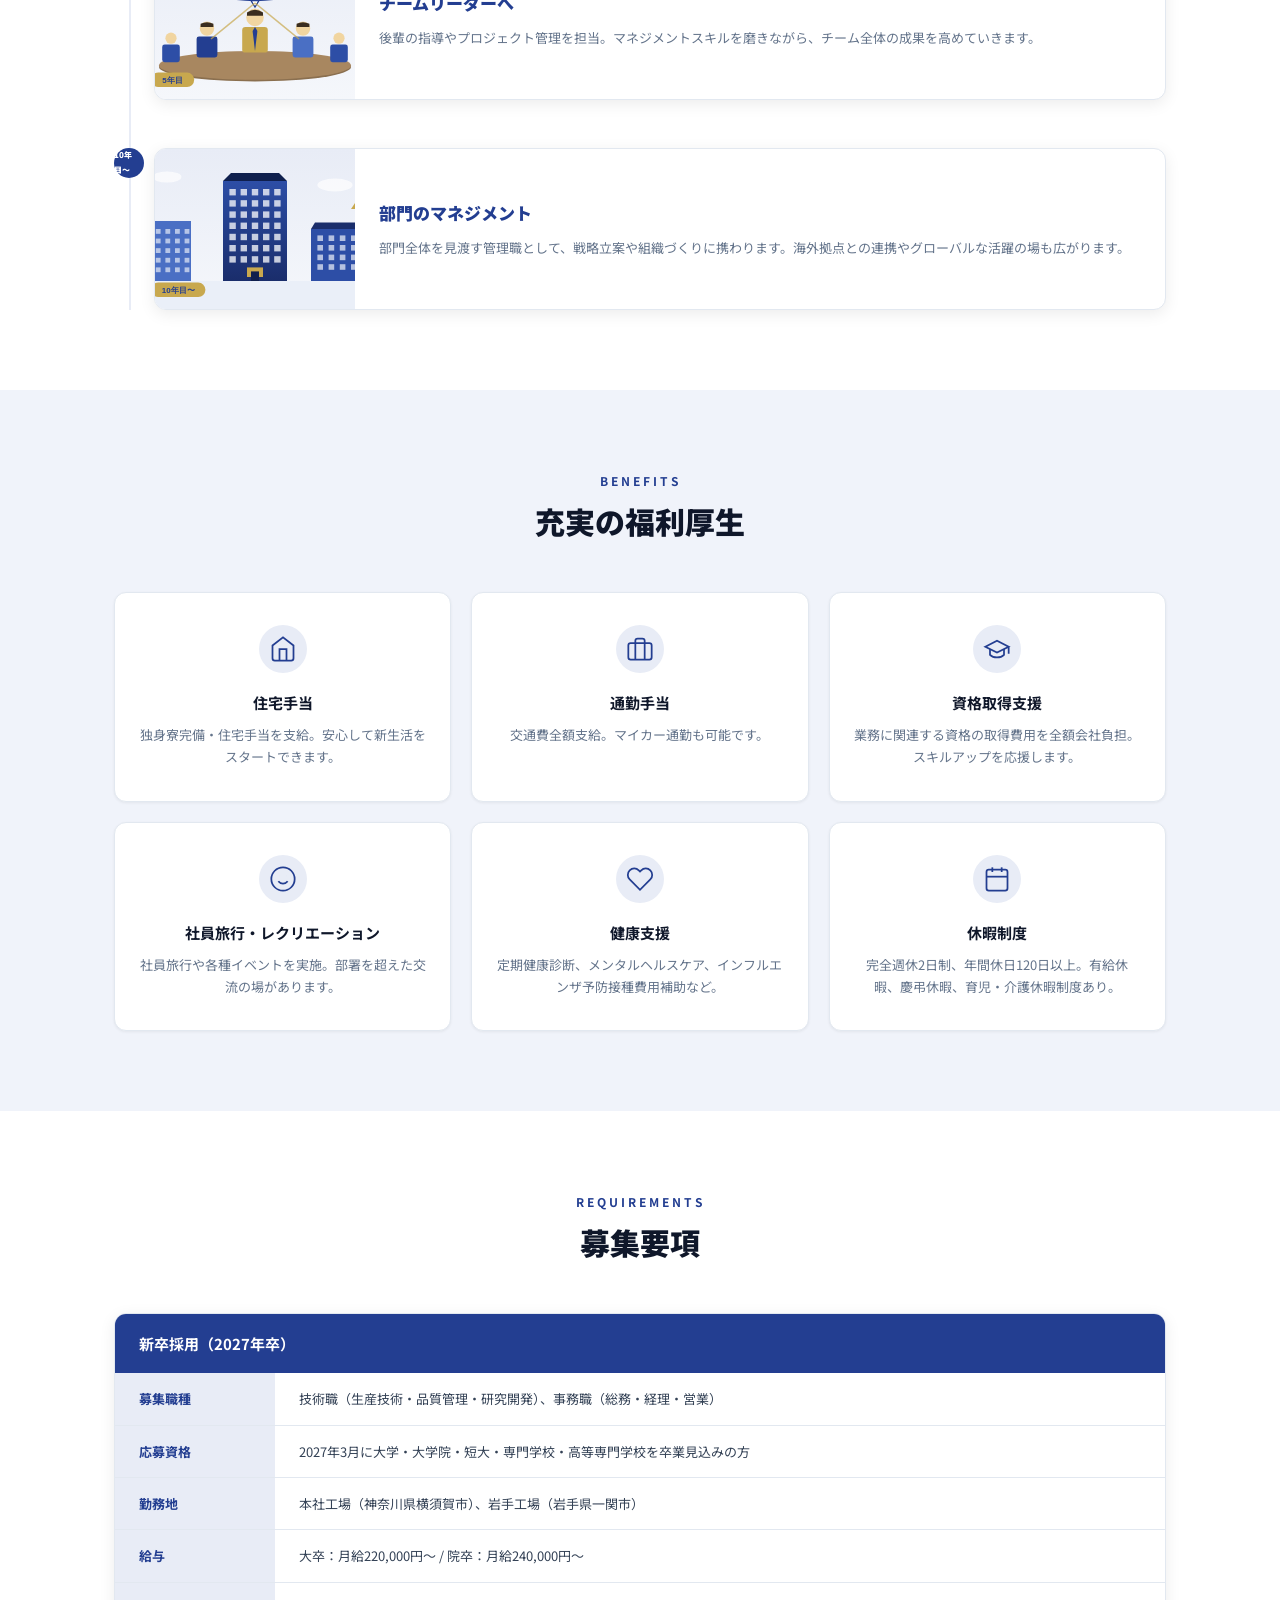
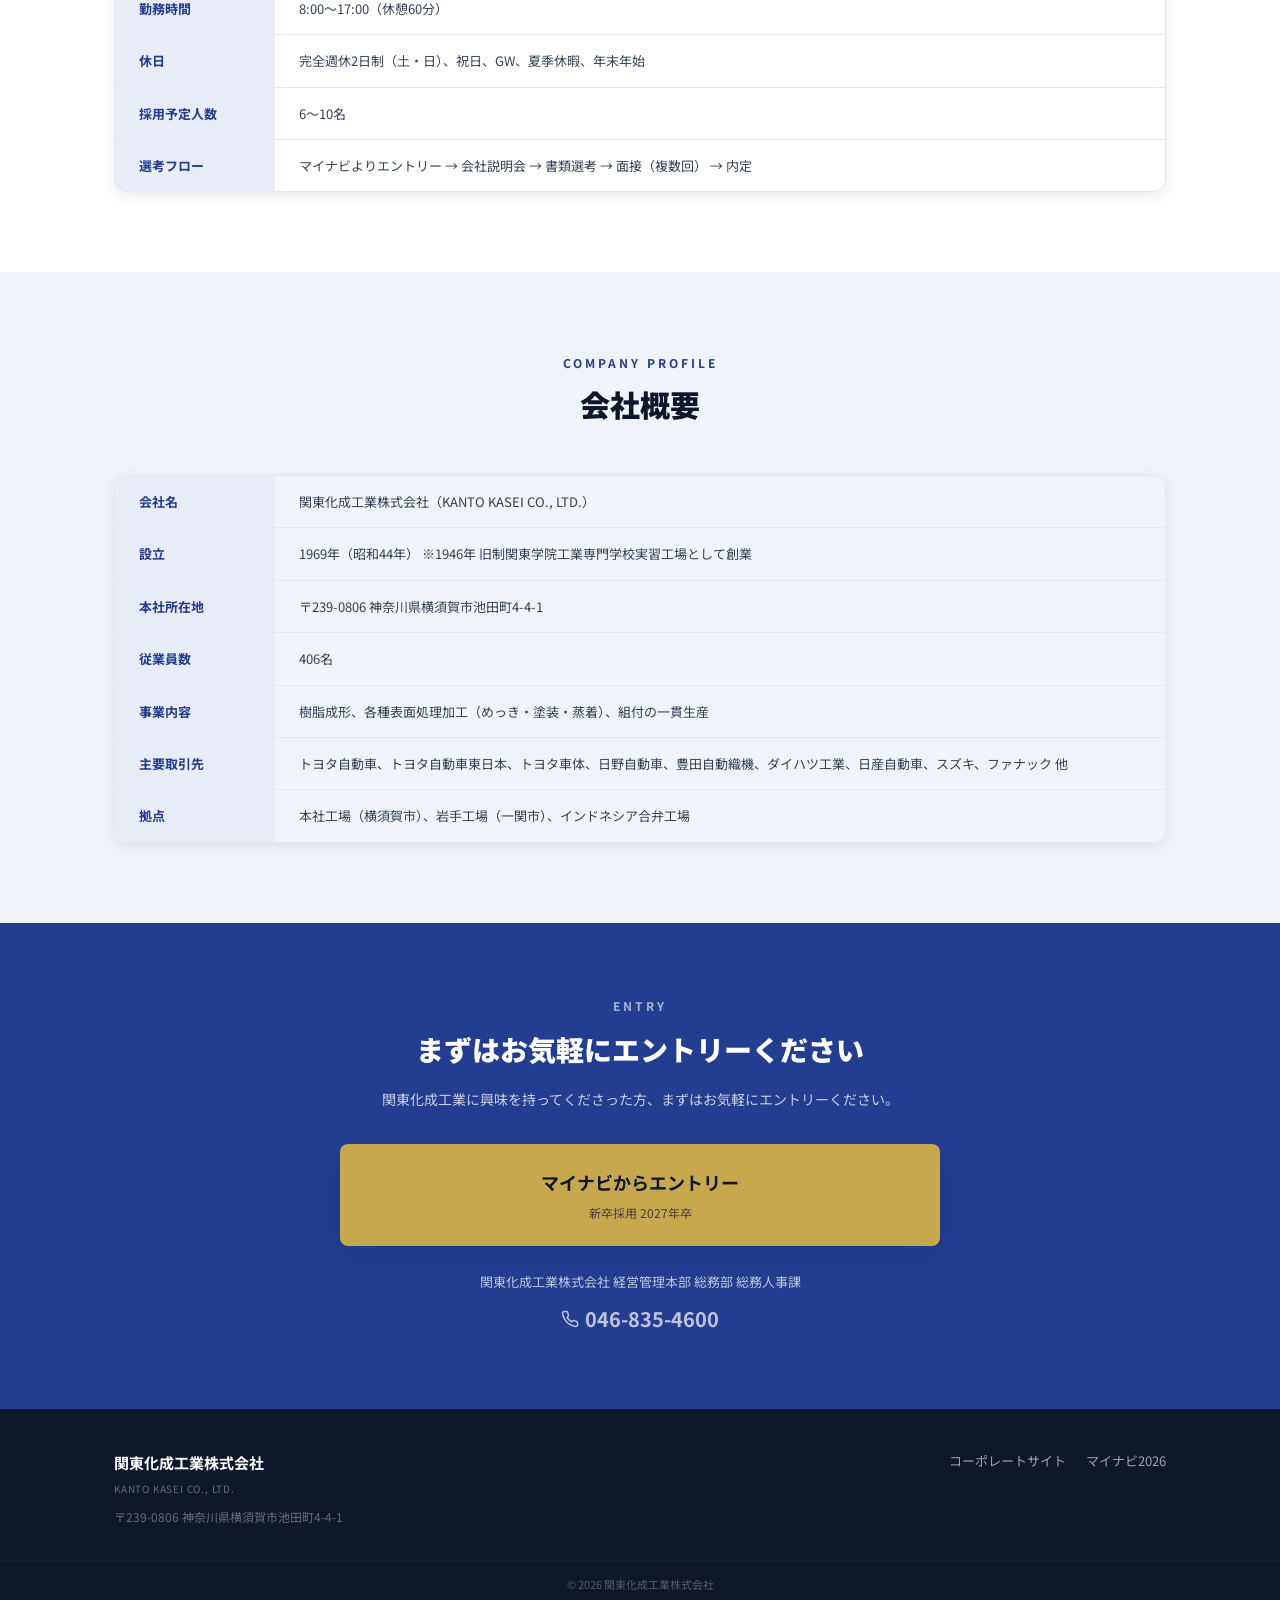
==== commit 941104da: "Move company profile below requirements and add club activities - Replace company-table in About sec" ====
--- a/index.html
+++ b/index.html
@@ -36,6 +36,7 @@
           <li><a href="#career" class="nav-link">キャリア</a></li>
           <li><a href="#benefits" class="nav-link">福利厚生</a></li>
           <li><a href="#requirements" class="nav-link">募集要項</a></li>
+          <li><a href="#company" class="nav-link">会社概要</a></li>
           <li><a href="#entry" class="nav-link nav-link--cta">エントリー</a></li>
         </ul>
       </nav>
@@ -88,17 +89,41 @@
           </div>
         </div>
 
-        <div class="company-table" data-animate>
-          <h3 class="company-table-title">会社概要</h3>
-          <dl class="info-list">
-            <div class="info-row"><dt>会社名</dt><dd data-content="company_name">関東化成工業株式会社（KANTO KASEI CO., LTD.）</dd></div>
-            <div class="info-row"><dt>設立</dt><dd data-content="company_founded">1969年（昭和44年） ※1946年 旧制関東学院工業専門学校実習工場として創業</dd></div>
-            <div class="info-row"><dt>本社所在地</dt><dd data-content="company_address">〒239-0806 神奈川県横須賀市池田町4-4-1</dd></div>
-            <div class="info-row"><dt>従業員数</dt><dd data-content="company_employees">406名</dd></div>
-            <div class="info-row"><dt>事業内容</dt><dd data-content="company_business">樹脂成形、各種表面処理加工（めっき・塗装・蒸着）、組付の一貫生産</dd></div>
-            <div class="info-row"><dt>主要取引先</dt><dd data-content="company_clients">トヨタ自動車、トヨタ自動車東日本、トヨタ車体、日野自動車、豊田自動織機、ダイハツ工業、日産自動車、スズキ、ファナック 他</dd></div>
-            <div class="info-row"><dt>拠点</dt><dd data-content="company_locations">本社工場（横須賀市）、岩手工場（一関市）、インドネシア合弁工場</dd></div>
-          </dl>
+        <div class="club-block" data-animate>
+          <div class="club-header">
+            <p class="section-label">Club &amp; Community</p>
+            <h3 class="club-title" data-content="club_title">部活動・地域貢献</h3>
+            <p class="club-lead" data-content="club_lead">仕事のその先にも、仲間と楽しむ時間があります。スポーツや地域との交流を通じて、社員同士の絆を深めています。</p>
+          </div>
+          <div class="club-grid">
+            <div class="club-card">
+              <div class="club-card-img" data-visibility="club_image_1">
+                <img src="assets/images/club_baseball.svg" alt="野球部" data-content-img="club_image_1">
+              </div>
+              <div class="club-card-body">
+                <h4 data-content="club_title_1">野球部</h4>
+                <p data-content="club_desc_1">社員有志による野球部。練習や大会を通じて、部署を越えた交流が生まれています。未経験者も大歓迎。仲間と汗を流すリフレッシュの時間です。</p>
+              </div>
+            </div>
+            <div class="club-card">
+              <div class="club-card-img" data-visibility="club_image_2">
+                <img src="assets/images/club_community.svg" alt="地域スポーツ支援" data-content-img="club_image_2">
+              </div>
+              <div class="club-card-body">
+                <h4 data-content="club_title_2">地域スポーツ支援</h4>
+                <p data-content="club_desc_2">「横須賀三浦リトルシニア」へマイクロバスによる送迎を提供するなど、地域で頑張る子どもたちを応援しています。地元とともに歩む企業であり続けます。</p>
+              </div>
+            </div>
+            <div class="club-card">
+              <div class="club-card-img" data-visibility="club_image_3">
+                <img src="assets/images/club_other.svg" alt="サークル活動・社外表彰" data-content-img="club_image_3">
+              </div>
+              <div class="club-card-body">
+                <h4 data-content="club_title_3">サークル活動・社外表彰</h4>
+                <p data-content="club_desc_3">ゴルフ・フットサルなど有志サークルが活動中。国際フロンティアメッセへの出展ではベスト展示賞を受賞するなど、社外の舞台でも仲間と挑戦を続けています。</p>
+              </div>
+            </div>
+          </div>
         </div>
       </div>
     </section>
@@ -389,7 +414,28 @@
       </div>
     </section>
 
-    <!-- ⑧ エントリーCTA -->
+    <!-- ⑧ 会社概要 -->
+    <section class="section section--light-blue" id="company">
+      <div class="container">
+        <div class="section-header" data-animate>
+          <p class="section-label">Company Profile</p>
+          <h2 class="section-title">会社概要</h2>
+        </div>
+        <div class="company-table" data-animate>
+          <dl class="info-list">
+            <div class="info-row"><dt>会社名</dt><dd data-content="company_name">関東化成工業株式会社（KANTO KASEI CO., LTD.）</dd></div>
+            <div class="info-row"><dt>設立</dt><dd data-content="company_founded">1969年（昭和44年） ※1946年 旧制関東学院工業専門学校実習工場として創業</dd></div>
+            <div class="info-row"><dt>本社所在地</dt><dd data-content="company_address">〒239-0806 神奈川県横須賀市池田町4-4-1</dd></div>
+            <div class="info-row"><dt>従業員数</dt><dd data-content="company_employees">406名</dd></div>
+            <div class="info-row"><dt>事業内容</dt><dd data-content="company_business">樹脂成形、各種表面処理加工（めっき・塗装・蒸着）、組付の一貫生産</dd></div>
+            <div class="info-row"><dt>主要取引先</dt><dd data-content="company_clients">トヨタ自動車、トヨタ自動車東日本、トヨタ車体、日野自動車、豊田自動織機、ダイハツ工業、日産自動車、スズキ、ファナック 他</dd></div>
+            <div class="info-row"><dt>拠点</dt><dd data-content="company_locations">本社工場（横須賀市）、岩手工場（一関市）、インドネシア合弁工場</dd></div>
+          </dl>
+        </div>
+      </div>
+    </section>
+
+    <!-- ⑨ エントリーCTA -->
     <section class="section section--cta" id="entry">
       <div class="container">
         <div class="cta-inner" data-animate>
--- a/style.css
+++ b/style.css
@@ -130,6 +130,27 @@
 .about-lead { font-size: 22px; font-weight: 900; color: var(--primary); margin-bottom: 20px; letter-spacing: 0.05em; line-height: 1.5; }
 .about-desc { font-size: 14px; line-height: 2; color: var(--gray-700); white-space: pre-line; }
 
+/* ── Club / Community ── */
+.club-block { margin-top: 64px; padding-top: 56px; border-top: 1px solid var(--gray-200); }
+.club-header { text-align: center; margin-bottom: 32px; }
+.club-title { font-size: 26px; font-weight: 900; color: var(--primary); letter-spacing: 0.04em; margin: 4px 0 12px; }
+.club-lead { font-size: 14px; line-height: 1.9; color: var(--gray-700); max-width: 680px; margin: 0 auto; }
+.club-grid { display: grid; grid-template-columns: repeat(3, 1fr); gap: 24px; }
+.club-card {
+  background: var(--white); border-radius: var(--radius-lg); overflow: hidden;
+  box-shadow: var(--shadow-md); transition: .3s; display: flex; flex-direction: column;
+}
+.club-card:hover { transform: translateY(-4px); box-shadow: var(--shadow-lg); }
+.club-card-img { aspect-ratio: 16/10; overflow: hidden; background: var(--primary-pale); }
+.club-card-img img { width: 100%; height: 100%; object-fit: cover; transition: transform .4s; }
+.club-card:hover .club-card-img img { transform: scale(1.05); }
+.club-card-body { padding: 18px 20px 22px; flex: 1; display: flex; flex-direction: column; }
+.club-card-body h4 {
+  font-size: 16px; font-weight: 900; color: var(--primary); margin-bottom: 10px;
+  padding-left: 12px; border-left: 3px solid var(--accent); letter-spacing: 0.03em;
+}
+.club-card-body p { font-size: 13px; line-height: 1.8; color: var(--gray-700); }
+
 /* ── Video ── */
 .video-slot { margin-bottom: 48px; }
 .video-container { position: relative; width: 100%; padding-top: 56.25%; border-radius: var(--radius-lg); overflow: hidden; background: var(--gray-100); }
@@ -289,6 +310,7 @@
 @media (max-width: 900px) {
   .about-layout { grid-template-columns: 1fr; gap: 24px; }
   .appeal-grid { grid-template-columns: 1fr 1fr; }
+  .club-grid { grid-template-columns: 1fr 1fr; }
   .numbers-grid { grid-template-columns: repeat(2, 1fr); }
   .chart-grid { grid-template-columns: repeat(2, 1fr); gap: 32px; }
   .benefits-grid { grid-template-columns: 1fr 1fr; }
@@ -325,6 +347,7 @@
   .hero-nav-btn { padding: 8px 16px; font-size: 12px; }
 
   .appeal-grid { grid-template-columns: 1fr; }
+  .club-grid { grid-template-columns: 1fr; }
   .numbers-grid { grid-template-columns: 1fr 1fr; gap: 16px; }
   .number-value { font-size: 32px; }
   .chart-grid { grid-template-columns: 1fr 1fr; gap: 24px; }
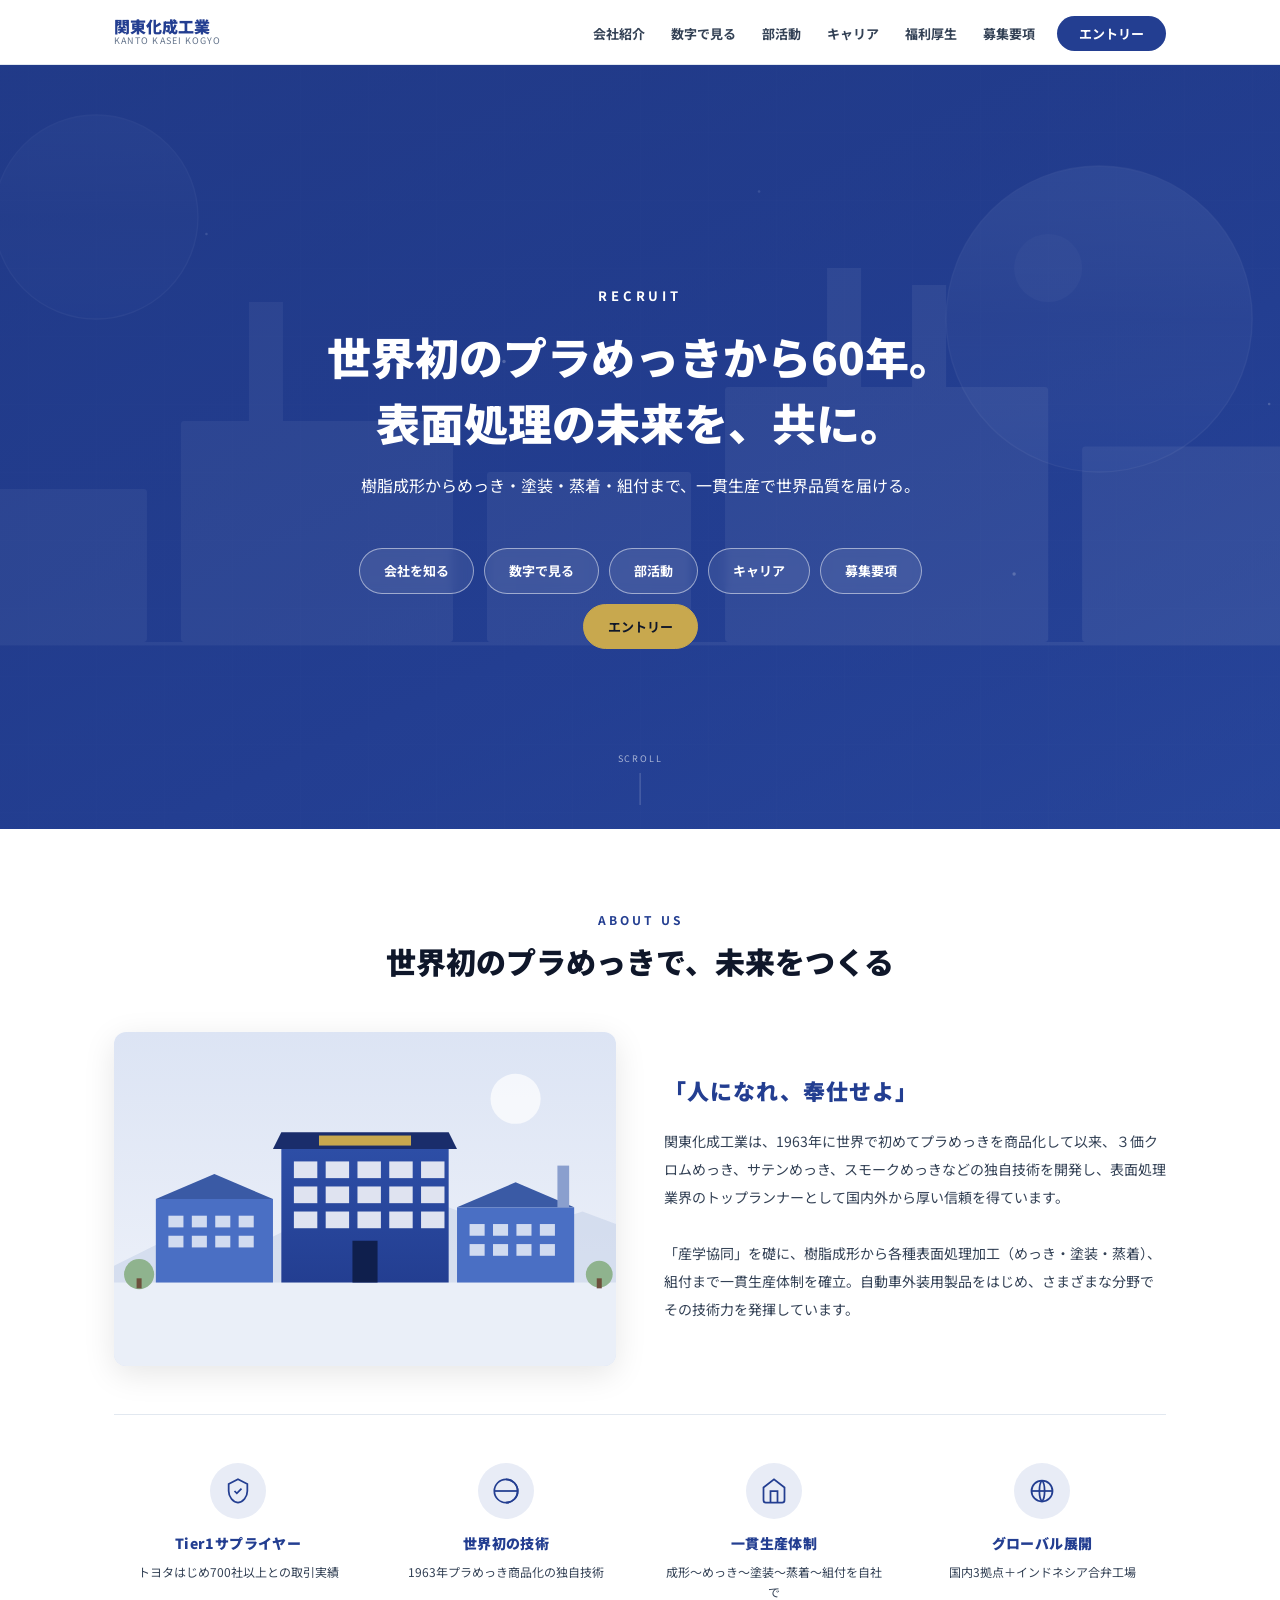
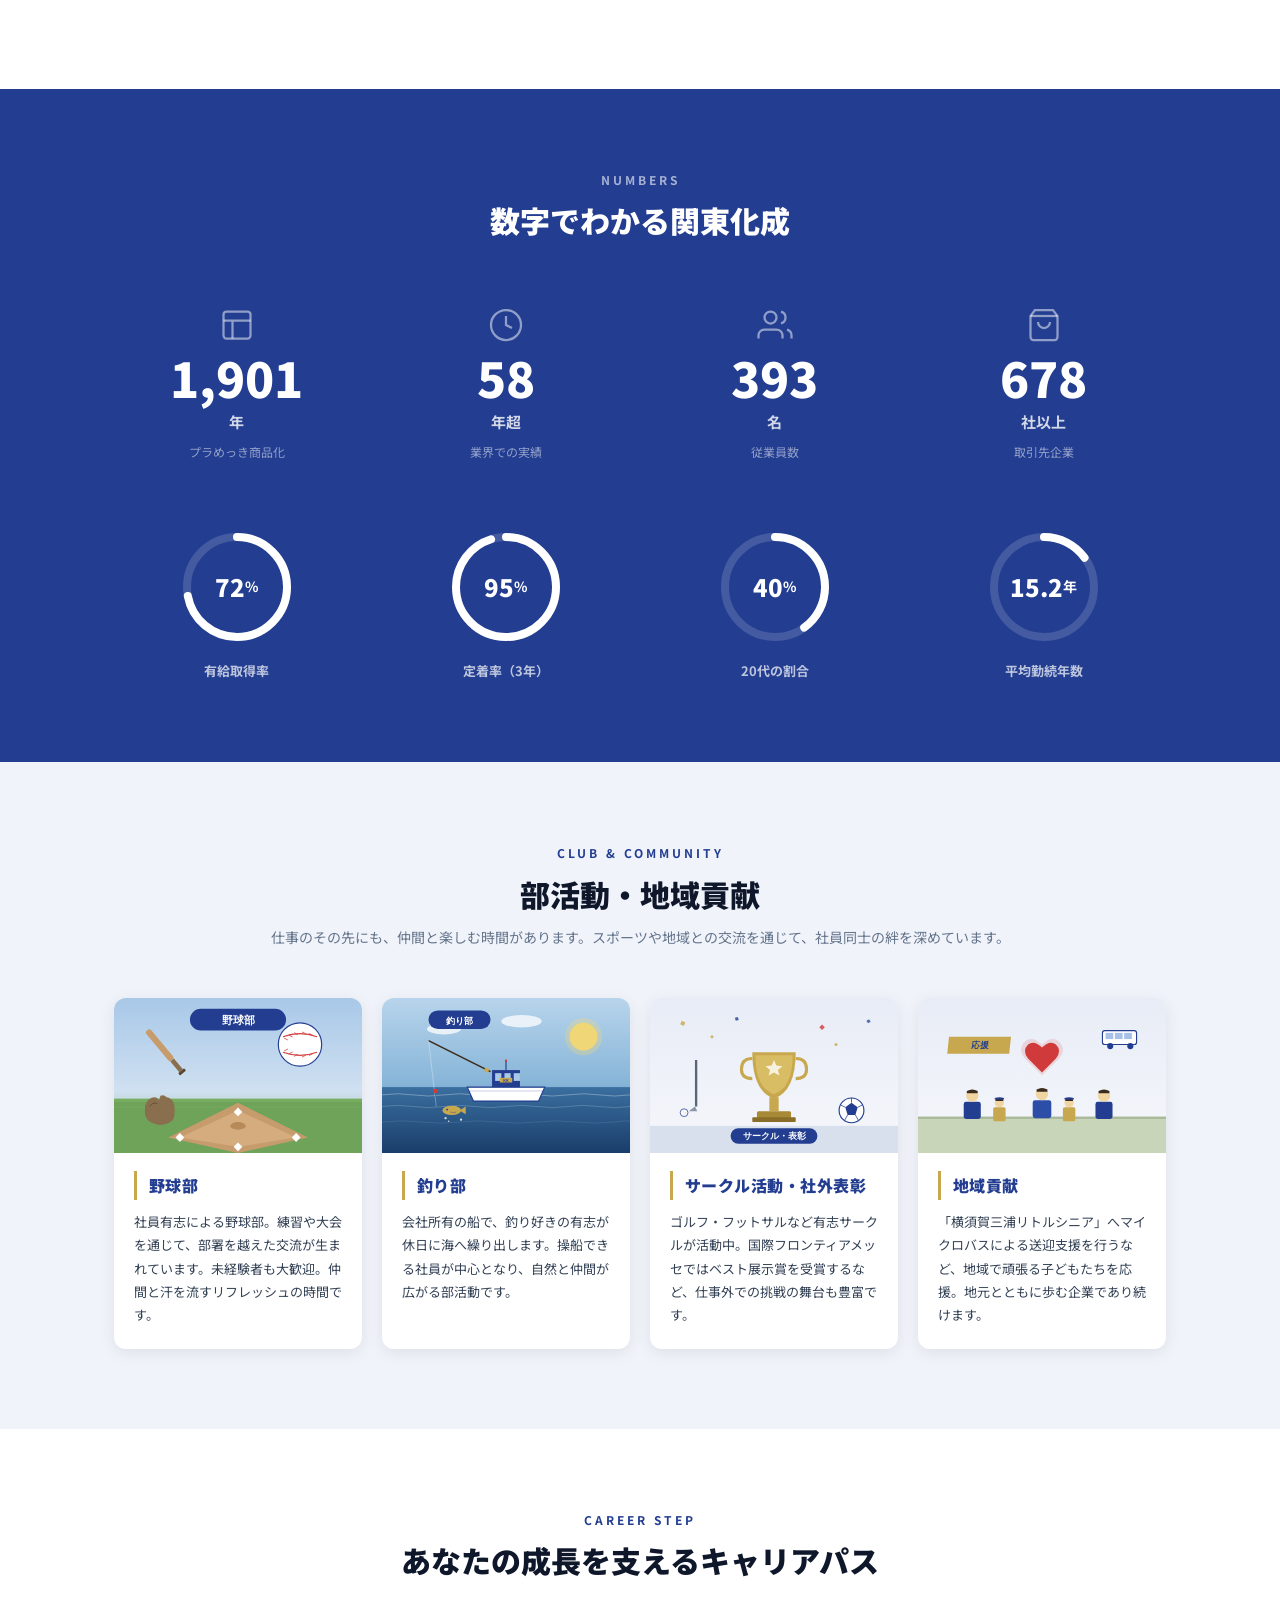
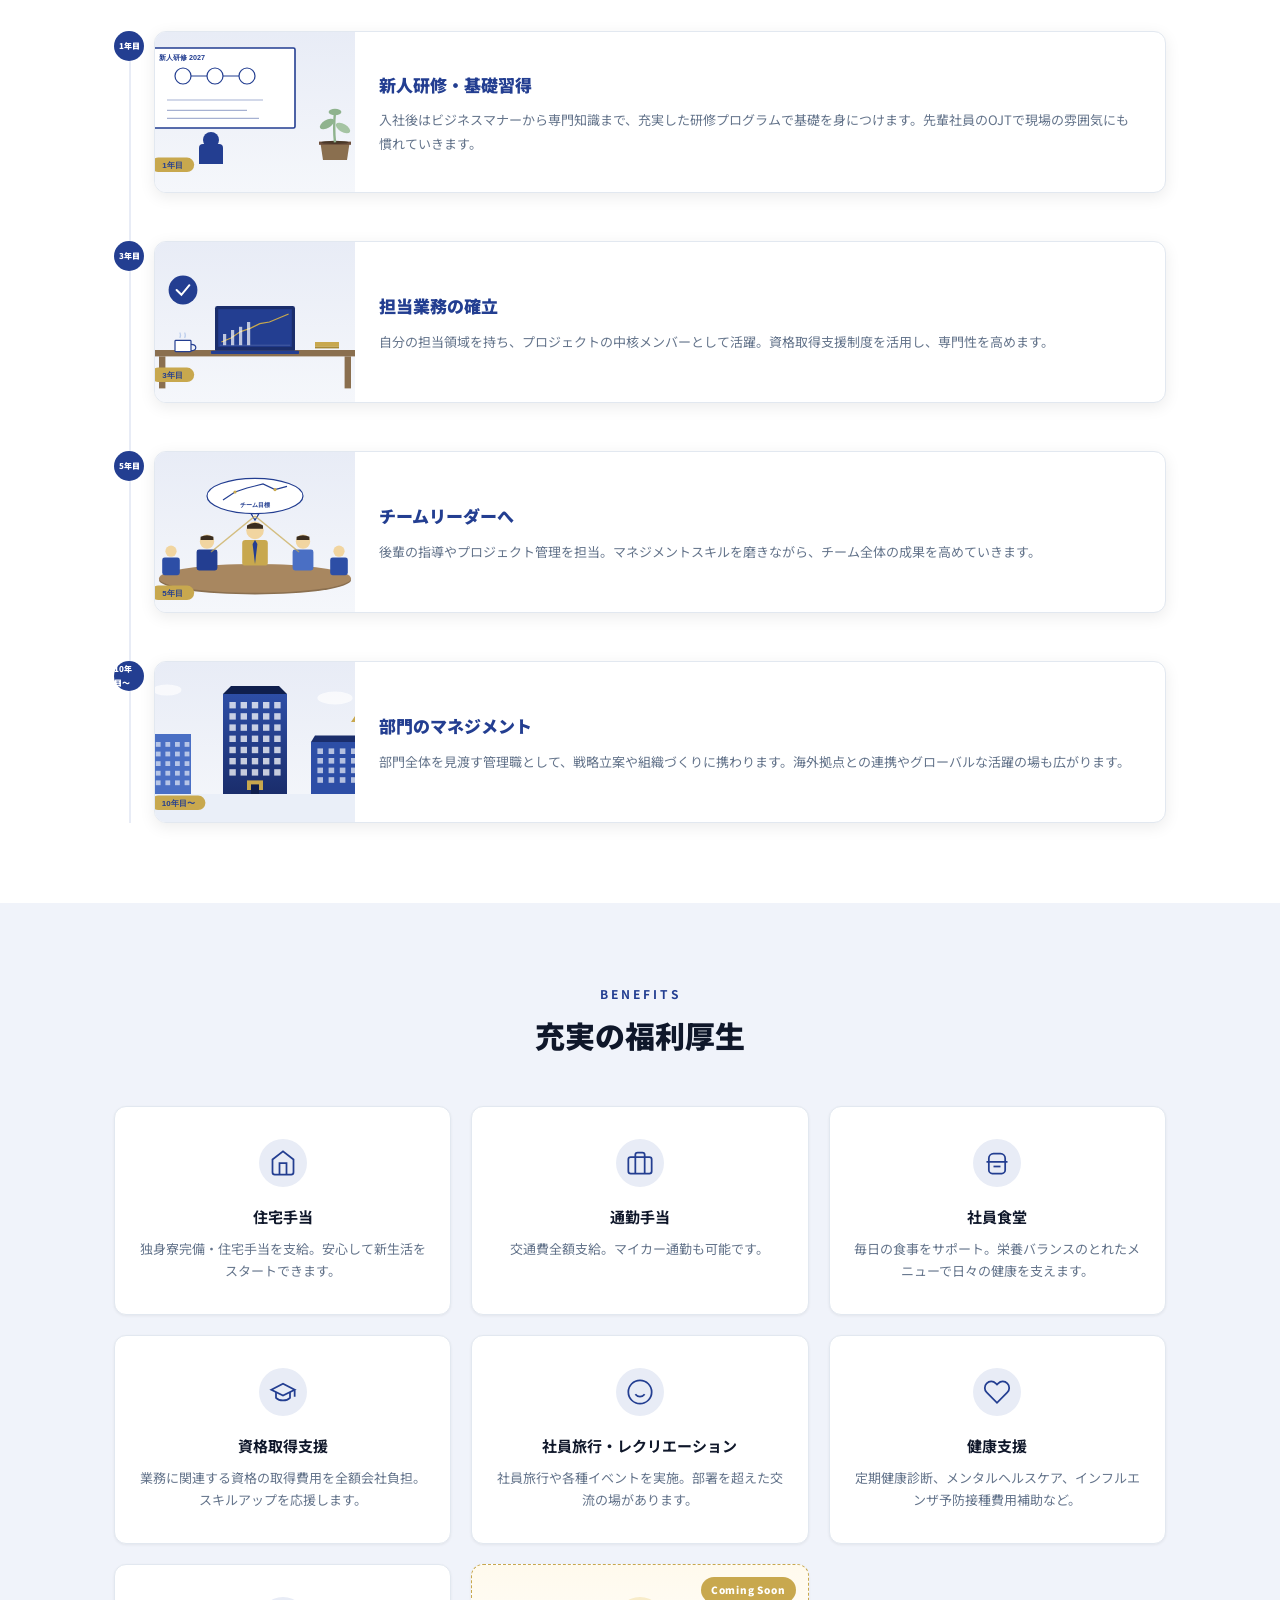
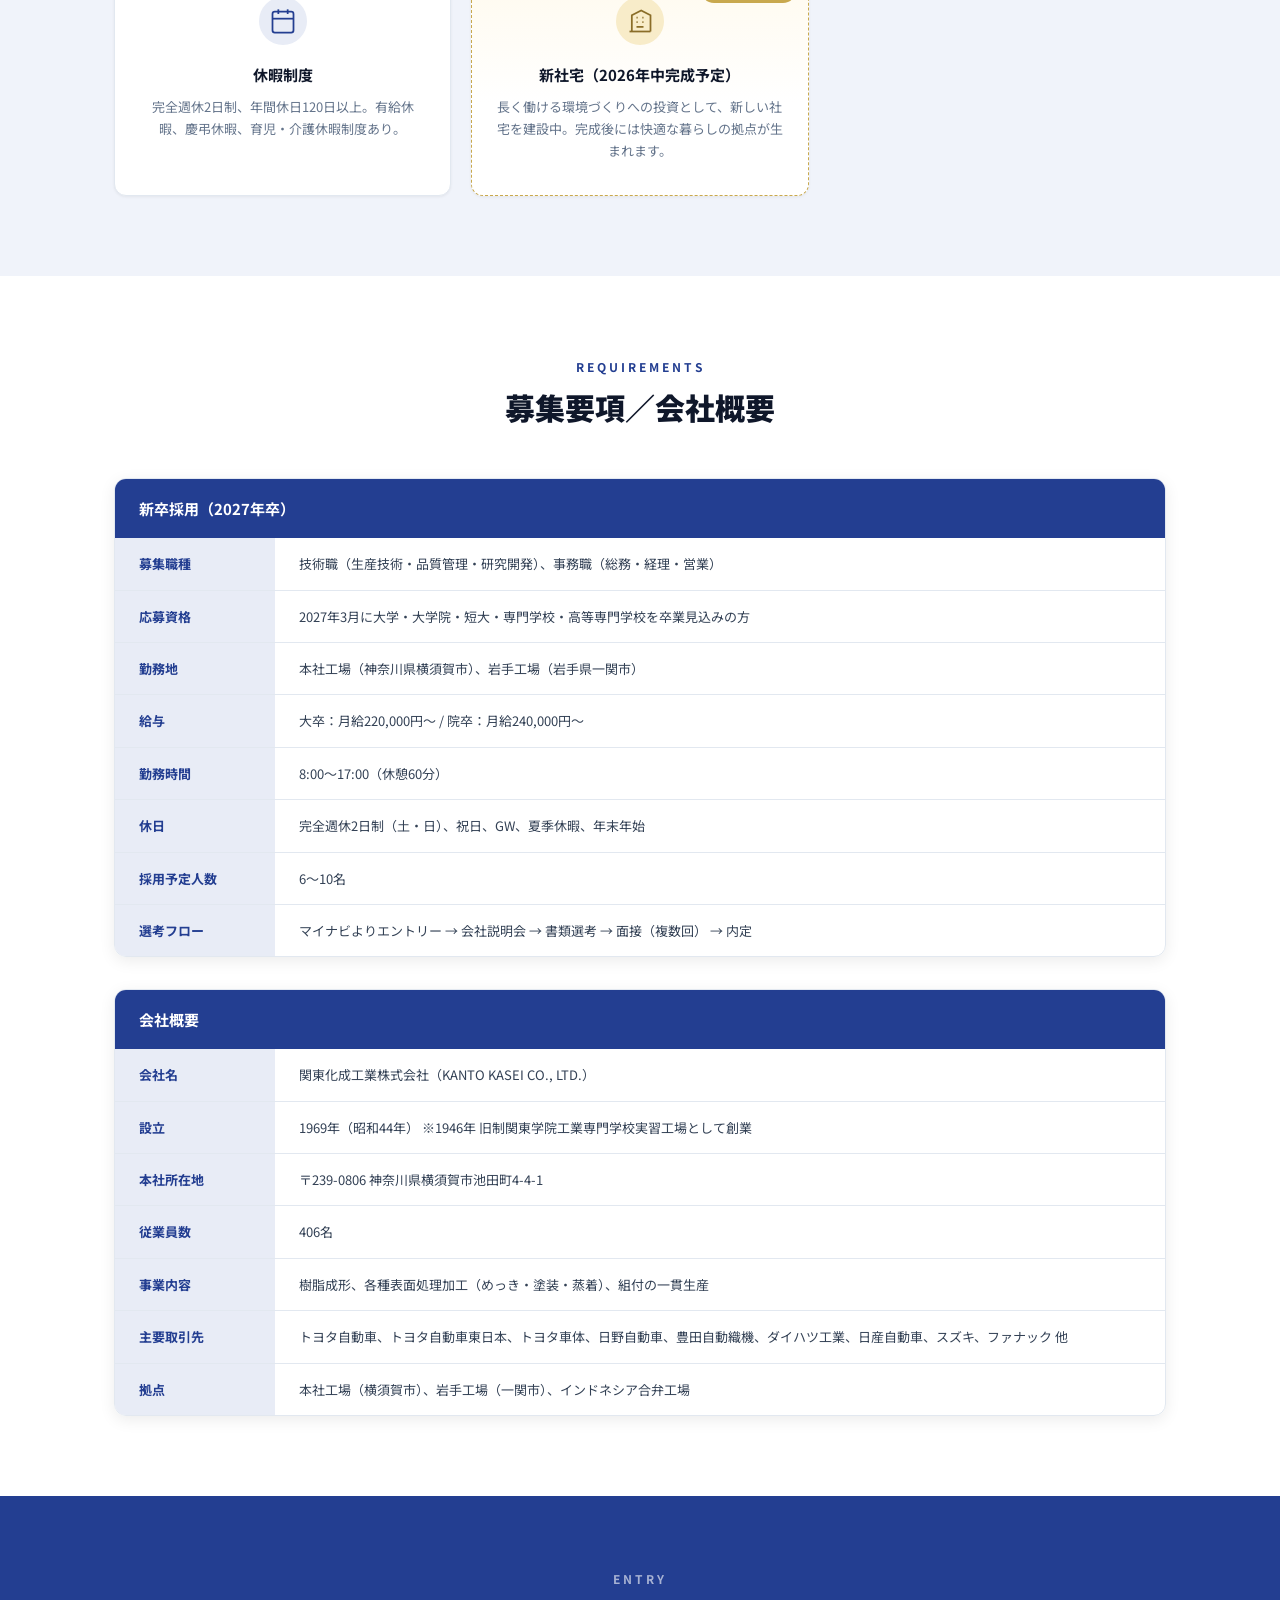
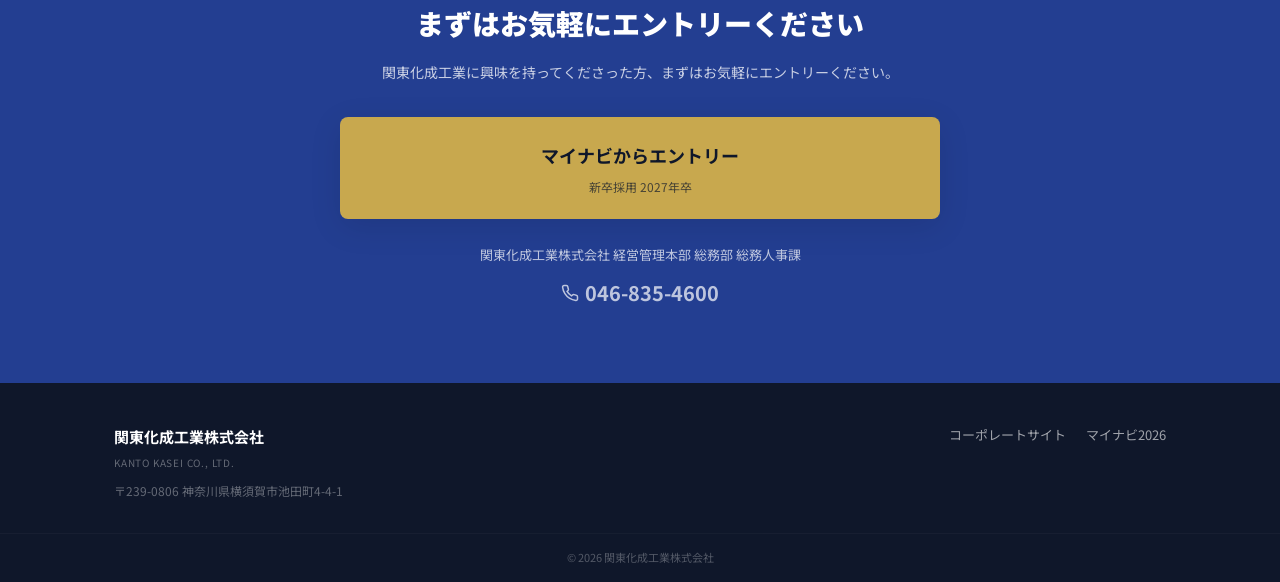
==== commit aef8cdd3: "Restructure LP per new text-wire (釣り部追加・会社概要統合など) - ヘッダーナビ/ヒーロー内導線ボタン: 「アピール」「会社概要」を削除、   代わりに「部活動」リ" ====
--- a/index.html
+++ b/index.html
@@ -31,12 +31,11 @@
       <nav id="nav-menu" class="nav">
         <ul class="nav-list">
           <li><a href="#about" class="nav-link">会社紹介</a></li>
-          <li><a href="#appeal" class="nav-link">私たちの強み</a></li>
           <li><a href="#numbers" class="nav-link">数字で見る</a></li>
+          <li><a href="#clubs" class="nav-link">部活動</a></li>
           <li><a href="#career" class="nav-link">キャリア</a></li>
           <li><a href="#benefits" class="nav-link">福利厚生</a></li>
           <li><a href="#requirements" class="nav-link">募集要項</a></li>
-          <li><a href="#company" class="nav-link">会社概要</a></li>
           <li><a href="#entry" class="nav-link nav-link--cta">エントリー</a></li>
         </ul>
       </nav>
@@ -60,6 +59,7 @@
       <div class="hero-nav" data-animate>
         <a href="#about" class="hero-nav-btn">会社を知る</a>
         <a href="#numbers" class="hero-nav-btn">数字で見る</a>
+        <a href="#clubs" class="hero-nav-btn">部活動</a>
         <a href="#career" class="hero-nav-btn">キャリア</a>
         <a href="#requirements" class="hero-nav-btn">募集要項</a>
         <a href="#entry" class="hero-nav-btn hero-nav-btn--accent">エントリー</a>
@@ -89,98 +89,40 @@
           </div>
         </div>
 
-        <div class="club-block" data-animate>
-          <div class="club-header">
-            <p class="section-label">Club &amp; Community</p>
-            <h3 class="club-title" data-content="club_title">部活動・地域貢献</h3>
-            <p class="club-lead" data-content="club_lead">仕事のその先にも、仲間と楽しむ時間があります。スポーツや地域との交流を通じて、社員同士の絆を深めています。</p>
-          </div>
-          <div class="club-grid">
-            <div class="club-card">
-              <div class="club-card-img" data-visibility="club_image_1">
-                <img src="assets/images/club_baseball.svg" alt="野球部" data-content-img="club_image_1">
-              </div>
-              <div class="club-card-body">
-                <h4 data-content="club_title_1">野球部</h4>
-                <p data-content="club_desc_1">社員有志による野球部。練習や大会を通じて、部署を越えた交流が生まれています。未経験者も大歓迎。仲間と汗を流すリフレッシュの時間です。</p>
-              </div>
-            </div>
-            <div class="club-card">
-              <div class="club-card-img" data-visibility="club_image_2">
-                <img src="assets/images/club_community.svg" alt="地域スポーツ支援" data-content-img="club_image_2">
-              </div>
-              <div class="club-card-body">
-                <h4 data-content="club_title_2">地域スポーツ支援</h4>
-                <p data-content="club_desc_2">「横須賀三浦リトルシニア」へマイクロバスによる送迎を提供するなど、地域で頑張る子どもたちを応援しています。地元とともに歩む企業であり続けます。</p>
-              </div>
-            </div>
-            <div class="club-card">
-              <div class="club-card-img" data-visibility="club_image_3">
-                <img src="assets/images/club_other.svg" alt="サークル活動・社外表彰" data-content-img="club_image_3">
-              </div>
-              <div class="club-card-body">
-                <h4 data-content="club_title_3">サークル活動・社外表彰</h4>
-                <p data-content="club_desc_3">ゴルフ・フットサルなど有志サークルが活動中。国際フロンティアメッセへの出展ではベスト展示賞を受賞するなど、社外の舞台でも仲間と挑戦を続けています。</p>
-              </div>
-            </div>
-          </div>
-        </div>
-      </div>
-    </section>
-
-    <!-- ③ アピールポイント -->
-    <section class="section section--light-blue" id="appeal">
-      <div class="container">
-        <div class="section-header" data-animate>
-          <p class="section-label">Our Strengths</p>
-          <h2 class="section-title" data-content="appeal_title">関東化成が選ばれる理由</h2>
-        </div>
-        <div class="appeal-grid" data-animate>
-          <div class="appeal-card">
-            <div class="appeal-card-img">
-              <img src="assets/images/appeal_1.svg" alt="一貫生産体制" data-content-img="appeal_image_1">
-            </div>
-            <div class="appeal-card-body">
-              <span class="appeal-num">01</span>
-              <h3 data-content="appeal_title_1">一貫生産体制</h3>
-              <p data-content="appeal_desc_1">樹脂成形からめっき・塗装・蒸着・組付まで、すべてを自社で完結。高品質なモノづくりを実現しています。</p>
-            </div>
-          </div>
-          <div class="appeal-card">
-            <div class="appeal-card-img">
-              <img src="assets/images/appeal_2.svg" alt="世界初の技術力" data-content-img="appeal_image_2">
-            </div>
-            <div class="appeal-card-body">
-              <span class="appeal-num">02</span>
-              <h3 data-content="appeal_title_2">世界初の技術力</h3>
-              <p data-content="appeal_desc_2">プラめっきの商品化をはじめ、3価クロムめっきやサテンめっきなど、業界をリードする独自技術を保有しています。</p>
-            </div>
-          </div>
-          <div class="appeal-card">
-            <div class="appeal-card-img">
-              <img src="assets/images/appeal_3.svg" alt="グローバル展開" data-content-img="appeal_image_3">
-            </div>
-            <div class="appeal-card-body">
-              <span class="appeal-num">03</span>
-              <h3 data-content="appeal_title_3">グローバル展開</h3>
-              <p data-content="appeal_desc_3">国内3拠点に加え、インドネシアに合弁工場を展開。トヨタをはじめとする700社以上との取引実績があります。</p>
-            </div>
-          </div>
-          <div class="appeal-card">
-            <div class="appeal-card-img">
-              <img src="assets/images/appeal_4.svg" alt="充実の研修制度" data-content-img="appeal_image_4">
-            </div>
-            <div class="appeal-card-body">
-              <span class="appeal-num">04</span>
-              <h3 data-content="appeal_title_4">充実の研修制度</h3>
-              <p data-content="appeal_desc_4">産学協同の理念のもと、入社後の研修から技術習得まで、一人ひとりの成長を支援する体制が整っています。</p>
-            </div>
-          </div>
-        </div>
-      </div>
-    </section>
-
-    <!-- ④ 数字でわかる関東化成工業 -->
+        <div class="strength-grid" data-animate>
+          <div class="strength-item">
+            <div class="strength-icon">
+              <svg viewBox="0 0 24 24" fill="none" stroke="currentColor" stroke-width="1.5"><path d="M12 2l8 4v6c0 5-3.5 9.4-8 10-4.5-.6-8-5-8-10V6l8-4z"/><polyline points="9 12 11 14 15 10"/></svg>
+            </div>
+            <h4 data-content="strength_title_1">Tier1サプライヤー</h4>
+            <p data-content="strength_desc_1">トヨタはじめ700社以上との取引実績</p>
+          </div>
+          <div class="strength-item">
+            <div class="strength-icon">
+              <svg viewBox="0 0 24 24" fill="none" stroke="currentColor" stroke-width="1.5"><circle cx="12" cy="12" r="10"/><path d="M12 2a10 10 0 0 1 0 20"/><path d="M2 12h20"/></svg>
+            </div>
+            <h4 data-content="strength_title_2">世界初の技術</h4>
+            <p data-content="strength_desc_2">1963年プラめっき商品化の独自技術</p>
+          </div>
+          <div class="strength-item">
+            <div class="strength-icon">
+              <svg viewBox="0 0 24 24" fill="none" stroke="currentColor" stroke-width="1.5"><path d="M3 9l9-7 9 7v11a2 2 0 0 1-2 2H5a2 2 0 0 1-2-2z"/><path d="M9 22V12h6v10"/></svg>
+            </div>
+            <h4 data-content="strength_title_3">一貫生産体制</h4>
+            <p data-content="strength_desc_3">成形〜めっき〜塗装〜蒸着〜組付を自社で</p>
+          </div>
+          <div class="strength-item">
+            <div class="strength-icon">
+              <svg viewBox="0 0 24 24" fill="none" stroke="currentColor" stroke-width="1.5"><circle cx="12" cy="12" r="9"/><path d="M3 12h18"/><path d="M12 3c3 3 3 15 0 18M12 3c-3 3-3 15 0 18"/></svg>
+            </div>
+            <h4 data-content="strength_title_4">グローバル展開</h4>
+            <p data-content="strength_desc_4">国内3拠点＋インドネシア合弁工場</p>
+          </div>
+        </div>
+      </div>
+    </section>
+
+    <!-- ③ 数字でわかる関東化成工業 -->
     <section class="section section--numbers" id="numbers">
       <div class="container">
         <div class="section-header" data-animate>
@@ -269,6 +211,55 @@
       </div>
     </section>
 
+    <!-- ④ 部活動の紹介 -->
+    <section class="section section--light-blue" id="clubs">
+      <div class="container">
+        <div class="section-header" data-animate>
+          <p class="section-label">Club &amp; Community</p>
+          <h2 class="section-title" data-content="club_title">部活動・地域貢献</h2>
+          <p class="section-sub" data-content="club_lead">仕事のその先にも、仲間と楽しむ時間があります。スポーツや地域との交流を通じて、社員同士の絆を深めています。</p>
+        </div>
+        <div class="club-grid" data-animate>
+          <div class="club-card">
+            <div class="club-card-img" data-visibility="club_image_1">
+              <img src="assets/images/club_baseball.svg" alt="野球部" data-content-img="club_image_1">
+            </div>
+            <div class="club-card-body">
+              <h4 data-content="club_title_1">野球部</h4>
+              <p data-content="club_desc_1">社員有志による野球部。練習や大会を通じて、部署を越えた交流が生まれています。未経験者も大歓迎。仲間と汗を流すリフレッシュの時間です。</p>
+            </div>
+          </div>
+          <div class="club-card">
+            <div class="club-card-img" data-visibility="club_image_2">
+              <img src="assets/images/club_fishing.svg" alt="釣り部" data-content-img="club_image_2">
+            </div>
+            <div class="club-card-body">
+              <h4 data-content="club_title_2">釣り部</h4>
+              <p data-content="club_desc_2">会社所有の船で、釣り好きの有志が休日に海へ繰り出します。操船できる社員が中心となり、自然と仲間が広がる部活動です。</p>
+            </div>
+          </div>
+          <div class="club-card">
+            <div class="club-card-img" data-visibility="club_image_3">
+              <img src="assets/images/club_other.svg" alt="サークル活動・社外表彰" data-content-img="club_image_3">
+            </div>
+            <div class="club-card-body">
+              <h4 data-content="club_title_3">サークル活動・社外表彰</h4>
+              <p data-content="club_desc_3">ゴルフ・フットサルなど有志サークルが活動中。国際フロンティアメッセではベスト展示賞を受賞するなど、仕事外での挑戦の舞台も豊富です。</p>
+            </div>
+          </div>
+          <div class="club-card">
+            <div class="club-card-img" data-visibility="club_image_4">
+              <img src="assets/images/club_community.svg" alt="地域貢献" data-content-img="club_image_4">
+            </div>
+            <div class="club-card-body">
+              <h4 data-content="club_title_4">地域貢献</h4>
+              <p data-content="club_desc_4">「横須賀三浦リトルシニア」へマイクロバスによる送迎支援を行うなど、地域で頑張る子どもたちを応援。地元とともに歩む企業であり続けます。</p>
+            </div>
+          </div>
+        </div>
+      </div>
+    </section>
+
     <!-- ⑤ キャリアステップ -->
     <section class="section" id="career">
       <div class="container">
@@ -361,6 +352,13 @@
           </div>
           <div class="benefit-card">
             <div class="benefit-icon">
+              <svg viewBox="0 0 24 24" fill="none" stroke="currentColor" stroke-width="1.5"><path d="M3 11h18M5 11V8a4 4 0 0 1 4-4h6a4 4 0 0 1 4 4v3M5 11v7a3 3 0 0 0 3 3h8a3 3 0 0 0 3-3v-7"/><path d="M9 15h6"/></svg>
+            </div>
+            <h3 data-content="benefit_title_7">社員食堂</h3>
+            <p data-content="benefit_desc_7">毎日の食事をサポート。栄養バランスのとれたメニューで日々の健康を支えます。</p>
+          </div>
+          <div class="benefit-card">
+            <div class="benefit-icon">
               <svg viewBox="0 0 24 24" fill="none" stroke="currentColor" stroke-width="1.5"><path d="M22 10v6M2 10l10-5 10 5-10 5z"/><path d="M6 12v5c3 3 9 3 12 0v-5"/></svg>
             </div>
             <h3 data-content="benefit_title_3">資格取得支援</h3>
@@ -387,16 +385,24 @@
             <h3 data-content="benefit_title_6">休暇制度</h3>
             <p data-content="benefit_desc_6">完全週休2日制、年間休日120日以上。有給休暇、慶弔休暇、育児・介護休暇制度あり。</p>
           </div>
-        </div>
-      </div>
-    </section>
-
-    <!-- ⑦ 募集要項 -->
+          <div class="benefit-card benefit-card--coming">
+            <span class="coming-badge" data-content="benefit_badge_8">Coming Soon</span>
+            <div class="benefit-icon">
+              <svg viewBox="0 0 24 24" fill="none" stroke="currentColor" stroke-width="1.5"><path d="M3 21h18"/><path d="M5 21V7l8-4 8 4v14"/><path d="M9 9h1M9 13h1M14 9h1M14 13h1M9 17h6"/></svg>
+            </div>
+            <h3 data-content="benefit_title_8">新社宅（2026年中完成予定）</h3>
+            <p data-content="benefit_desc_8">長く働ける環境づくりへの投資として、新しい社宅を建設中。完成後には快適な暮らしの拠点が生まれます。</p>
+          </div>
+        </div>
+      </div>
+    </section>
+
+    <!-- ⑦ 募集要項／会社概要 -->
     <section class="section" id="requirements">
       <div class="container">
         <div class="section-header" data-animate>
           <p class="section-label">Requirements</p>
-          <h2 class="section-title">募集要項</h2>
+          <h2 class="section-title">募集要項／会社概要</h2>
         </div>
         <div class="req-table" data-animate>
           <h3 class="req-table-title" data-content="req_type">新卒採用（2027年卒）</h3>
@@ -411,17 +417,9 @@
             <div class="info-row"><dt>選考フロー</dt><dd data-content="req_flow">マイナビよりエントリー → 会社説明会 → 書類選考 → 面接（複数回） → 内定</dd></div>
           </dl>
         </div>
-      </div>
-    </section>
-
-    <!-- ⑧ 会社概要 -->
-    <section class="section section--light-blue" id="company">
-      <div class="container">
-        <div class="section-header" data-animate>
-          <p class="section-label">Company Profile</p>
-          <h2 class="section-title">会社概要</h2>
-        </div>
-        <div class="company-table" data-animate>
+
+        <div class="req-table" data-animate>
+          <h3 class="req-table-title">会社概要</h3>
           <dl class="info-list">
             <div class="info-row"><dt>会社名</dt><dd data-content="company_name">関東化成工業株式会社（KANTO KASEI CO., LTD.）</dd></div>
             <div class="info-row"><dt>設立</dt><dd data-content="company_founded">1969年（昭和44年） ※1946年 旧制関東学院工業専門学校実習工場として創業</dd></div>
@@ -435,7 +433,7 @@
       </div>
     </section>
 
-    <!-- ⑨ エントリーCTA -->
+    <!-- ⑧ エントリーCTA -->
     <section class="section section--cta" id="entry">
       <div class="container">
         <div class="cta-inner" data-animate>
--- a/style.css
+++ b/style.css
@@ -130,12 +130,24 @@
 .about-lead { font-size: 22px; font-weight: 900; color: var(--primary); margin-bottom: 20px; letter-spacing: 0.05em; line-height: 1.5; }
 .about-desc { font-size: 14px; line-height: 2; color: var(--gray-700); white-space: pre-line; }
 
+/* ── Strength icons (in About) ── */
+.strength-grid {
+  display: grid; grid-template-columns: repeat(4, 1fr); gap: 20px;
+  margin-top: 48px; padding-top: 40px; border-top: 1px solid var(--gray-200);
+}
+.strength-item { text-align: center; padding: 8px 12px; }
+.strength-icon {
+  width: 56px; height: 56px; border-radius: 50%;
+  background: var(--primary-pale); color: var(--primary);
+  display: flex; align-items: center; justify-content: center;
+  margin: 0 auto 12px;
+}
+.strength-icon svg { width: 28px; height: 28px; }
+.strength-item h4 { font-size: 14px; font-weight: 900; color: var(--primary); margin-bottom: 6px; letter-spacing: 0.03em; }
+.strength-item p { font-size: 12px; line-height: 1.6; color: var(--gray-700); }
+
 /* ── Club / Community ── */
-.club-block { margin-top: 64px; padding-top: 56px; border-top: 1px solid var(--gray-200); }
-.club-header { text-align: center; margin-bottom: 32px; }
-.club-title { font-size: 26px; font-weight: 900; color: var(--primary); letter-spacing: 0.04em; margin: 4px 0 12px; }
-.club-lead { font-size: 14px; line-height: 1.9; color: var(--gray-700); max-width: 680px; margin: 0 auto; }
-.club-grid { display: grid; grid-template-columns: repeat(3, 1fr); gap: 24px; }
+.club-grid { display: grid; grid-template-columns: repeat(4, 1fr); gap: 20px; }
 .club-card {
   background: var(--white); border-radius: var(--radius-lg); overflow: hidden;
   box-shadow: var(--shadow-md); transition: .3s; display: flex; flex-direction: column;
@@ -258,9 +270,17 @@
 .benefit-icon svg { width: 100%; height: 100%; }
 .benefit-card h3 { font-size: 15px; font-weight: 700; color: var(--gray-900); margin-bottom: 8px; }
 .benefit-card p { font-size: 13px; color: var(--gray-500); line-height: 1.7; }
+.benefit-card--coming { position: relative; border: 1px dashed var(--accent); background: linear-gradient(180deg, #fffaed 0%, #ffffff 60%); }
+.benefit-card--coming .benefit-icon { background: #f8ecc9; color: #8a6d28; }
+.coming-badge {
+  position: absolute; top: 12px; right: 12px;
+  background: var(--accent); color: #fff; font-size: 10px; font-weight: 900;
+  letter-spacing: 0.08em; padding: 4px 10px; border-radius: 100px;
+}
 
 /* ── Requirements Table ── */
-.req-table { border-radius: var(--radius-lg); overflow: hidden; box-shadow: var(--shadow-md); border: 1px solid var(--gray-200); }
+.req-table { border-radius: var(--radius-lg); overflow: hidden; box-shadow: var(--shadow-md); border: 1px solid var(--gray-200); margin-bottom: 32px; }
+.req-table:last-child { margin-bottom: 0; }
 .req-table-title { padding: 16px 24px; background: var(--primary); color: #fff; font-size: 15px; font-weight: 700; }
 
 /* ── CTA Section ── */
@@ -309,8 +329,9 @@
 /* ── Responsive ── */
 @media (max-width: 900px) {
   .about-layout { grid-template-columns: 1fr; gap: 24px; }
+  .strength-grid { grid-template-columns: repeat(2, 1fr); gap: 16px; }
   .appeal-grid { grid-template-columns: 1fr 1fr; }
-  .club-grid { grid-template-columns: 1fr 1fr; }
+  .club-grid { grid-template-columns: repeat(2, 1fr); }
   .numbers-grid { grid-template-columns: repeat(2, 1fr); }
   .chart-grid { grid-template-columns: repeat(2, 1fr); gap: 32px; }
   .benefits-grid { grid-template-columns: 1fr 1fr; }
@@ -348,6 +369,7 @@
 
   .appeal-grid { grid-template-columns: 1fr; }
   .club-grid { grid-template-columns: 1fr; }
+  .strength-grid { grid-template-columns: 1fr 1fr; }
   .numbers-grid { grid-template-columns: 1fr 1fr; gap: 16px; }
   .number-value { font-size: 32px; }
   .chart-grid { grid-template-columns: 1fr 1fr; gap: 24px; }
